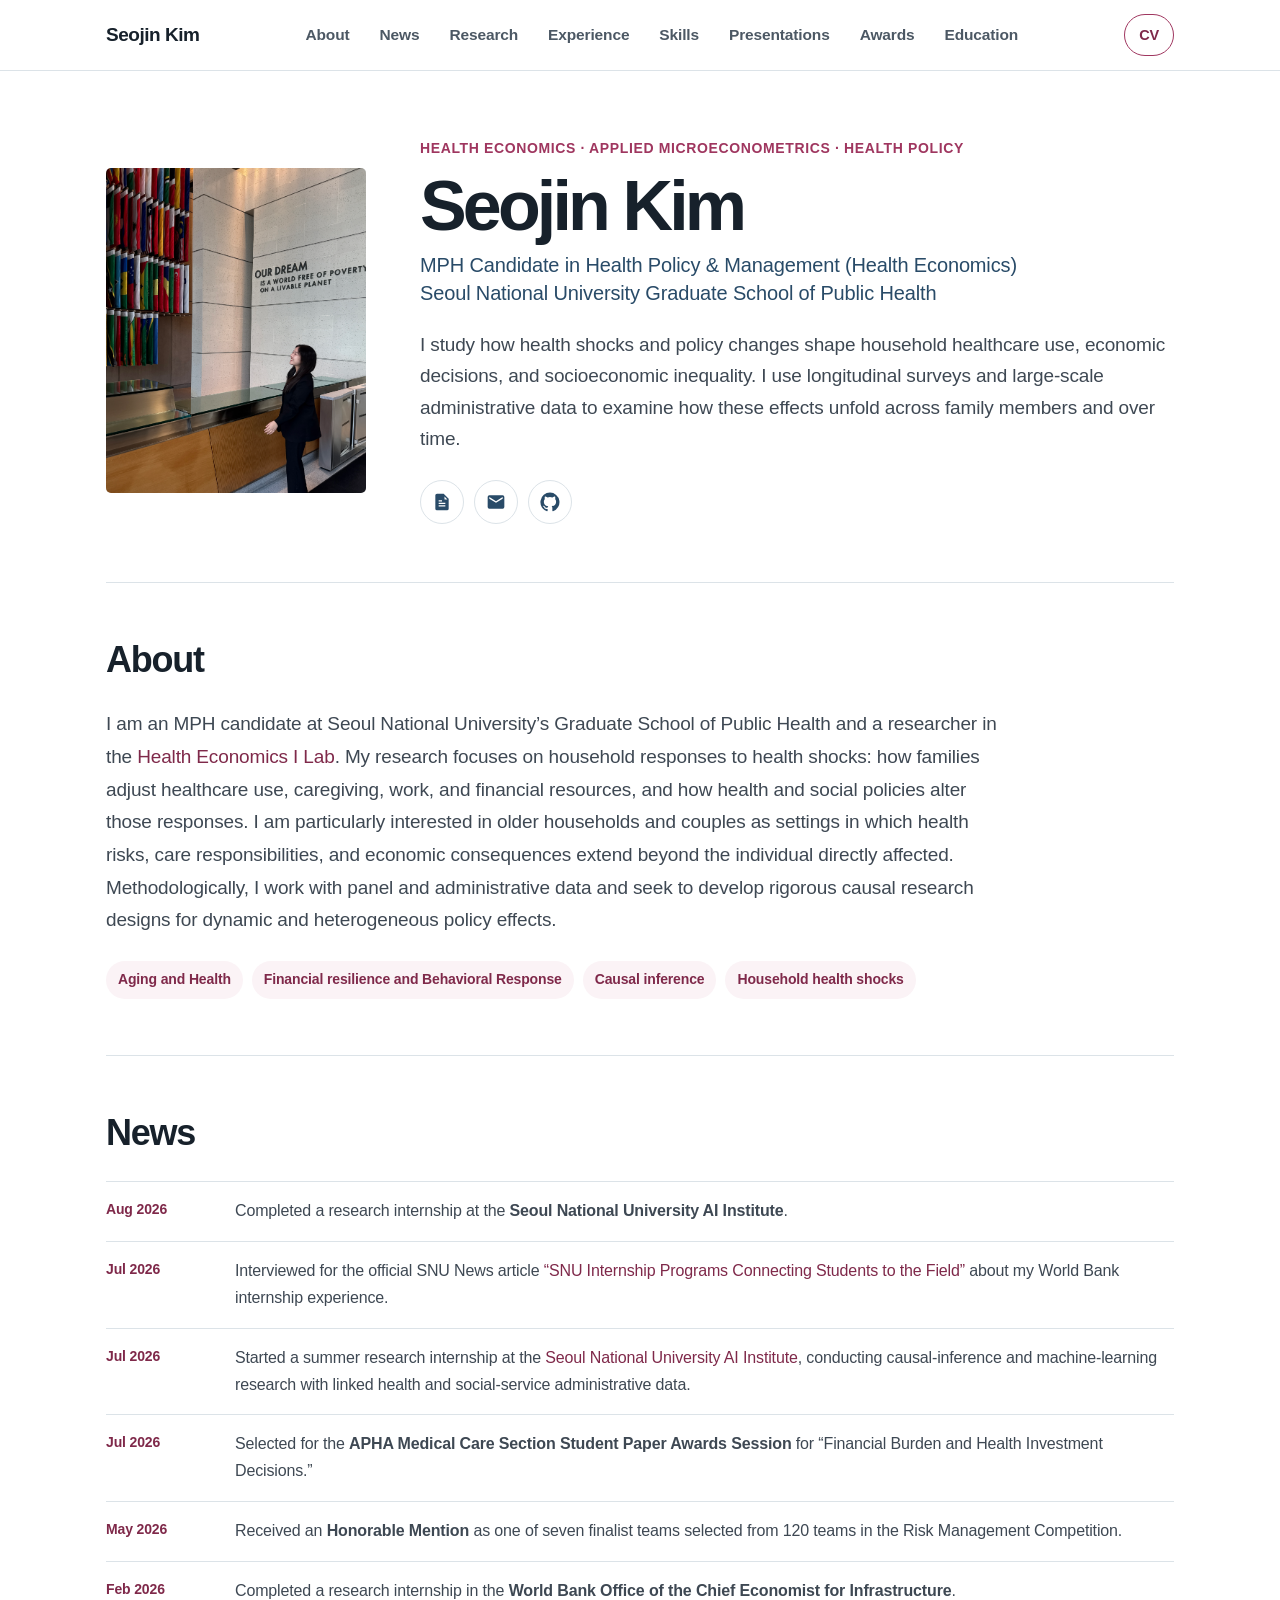
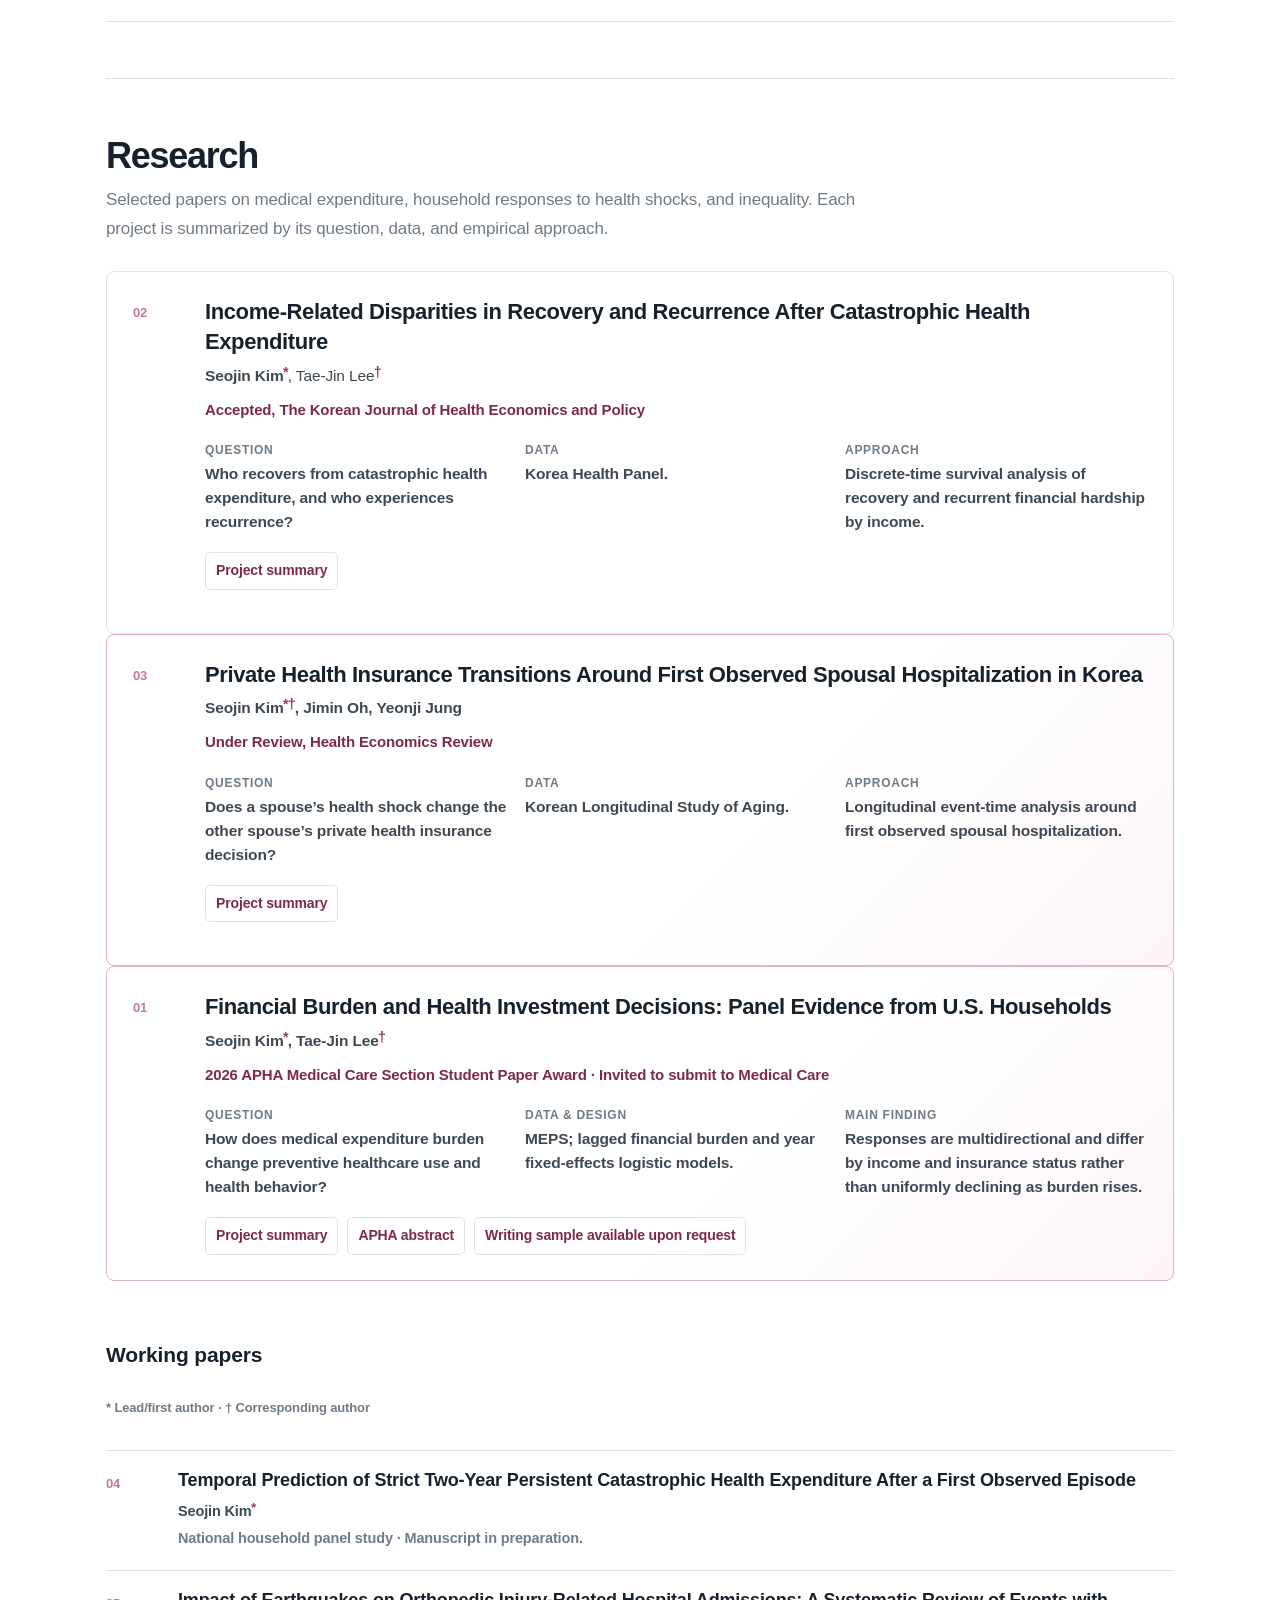
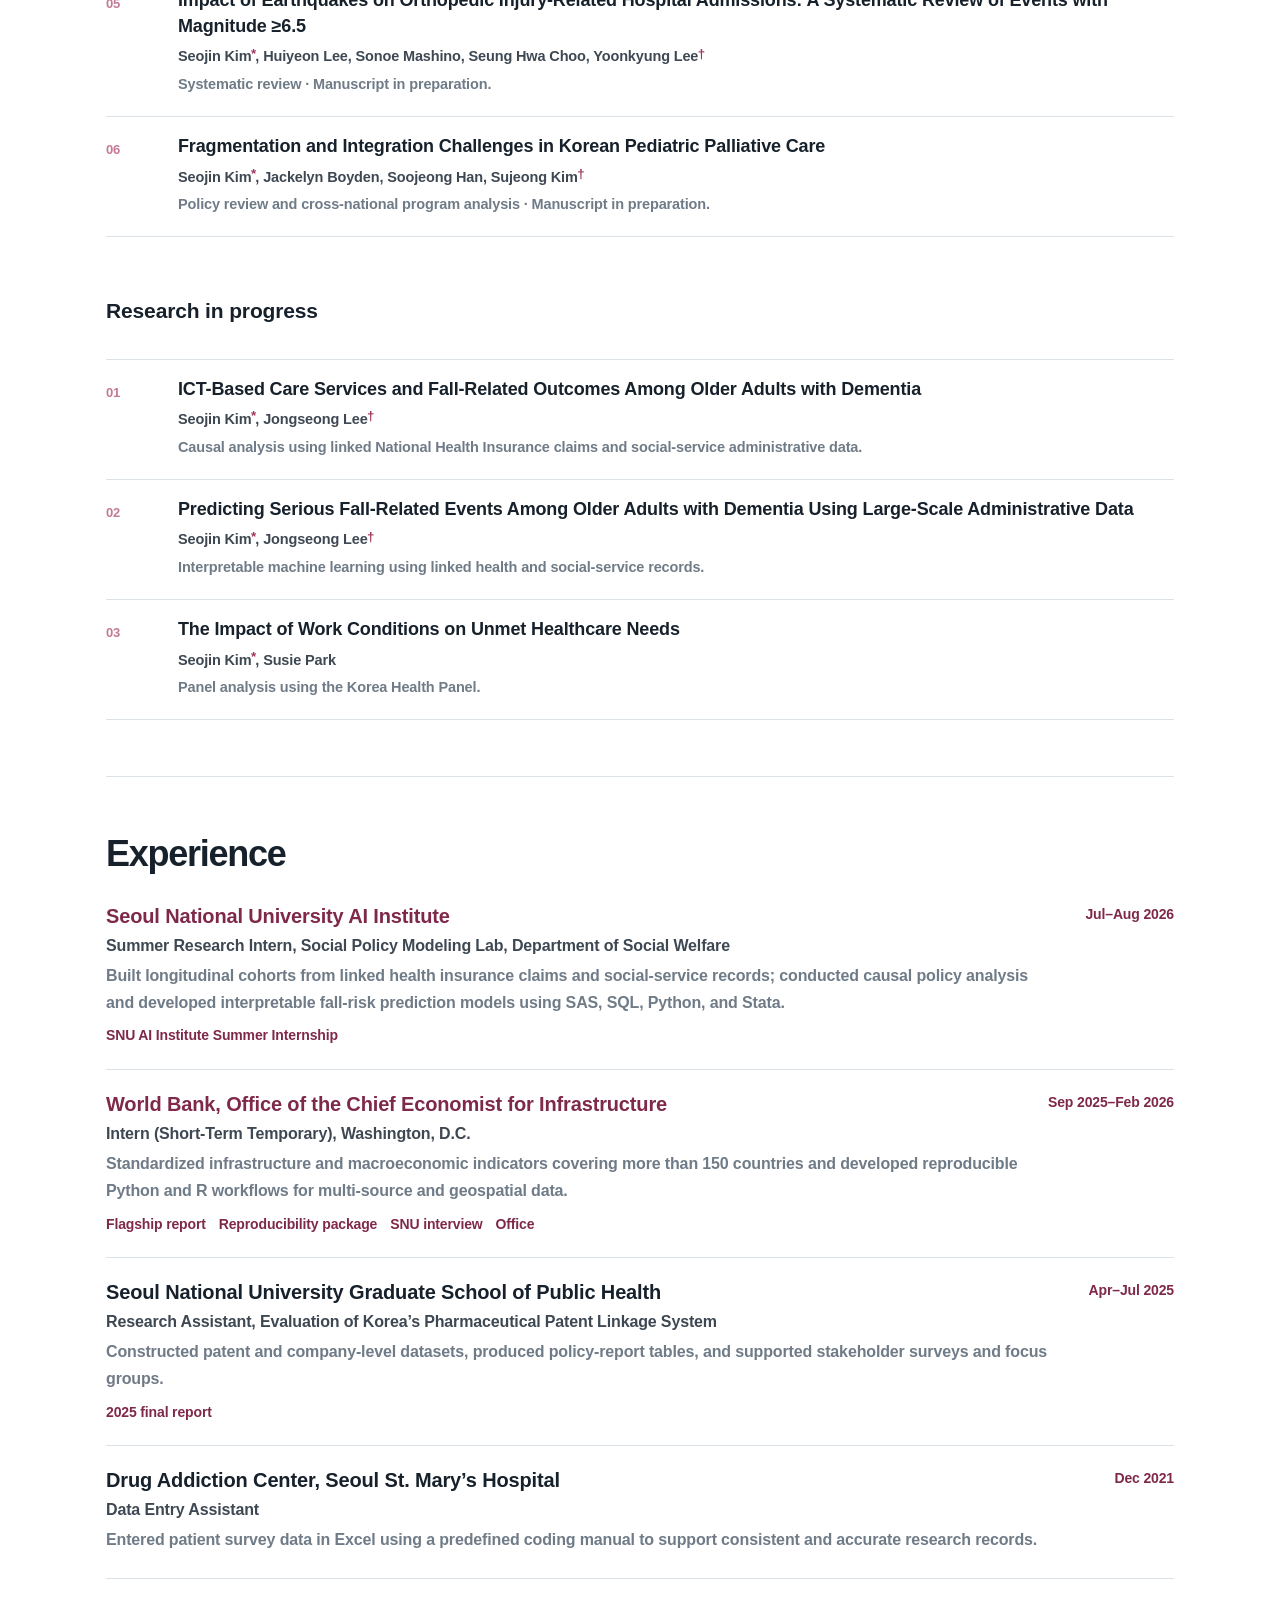
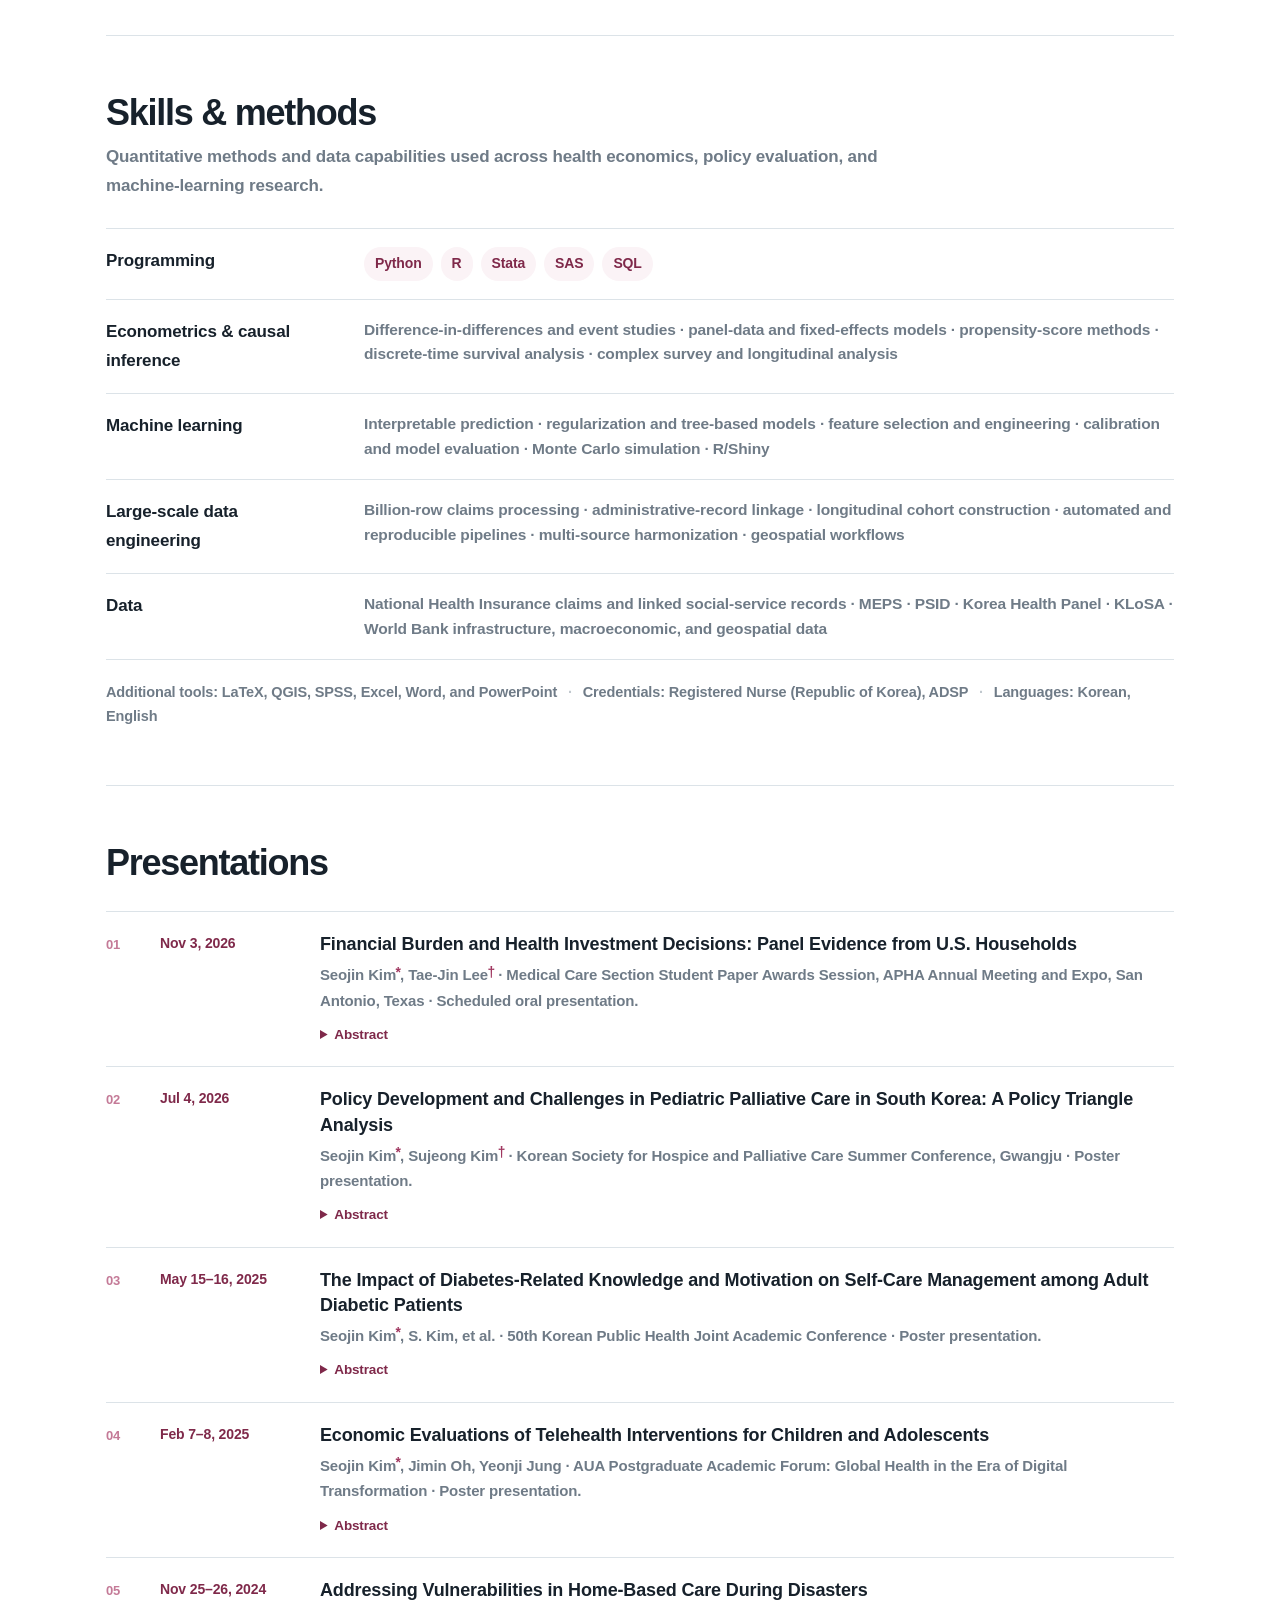
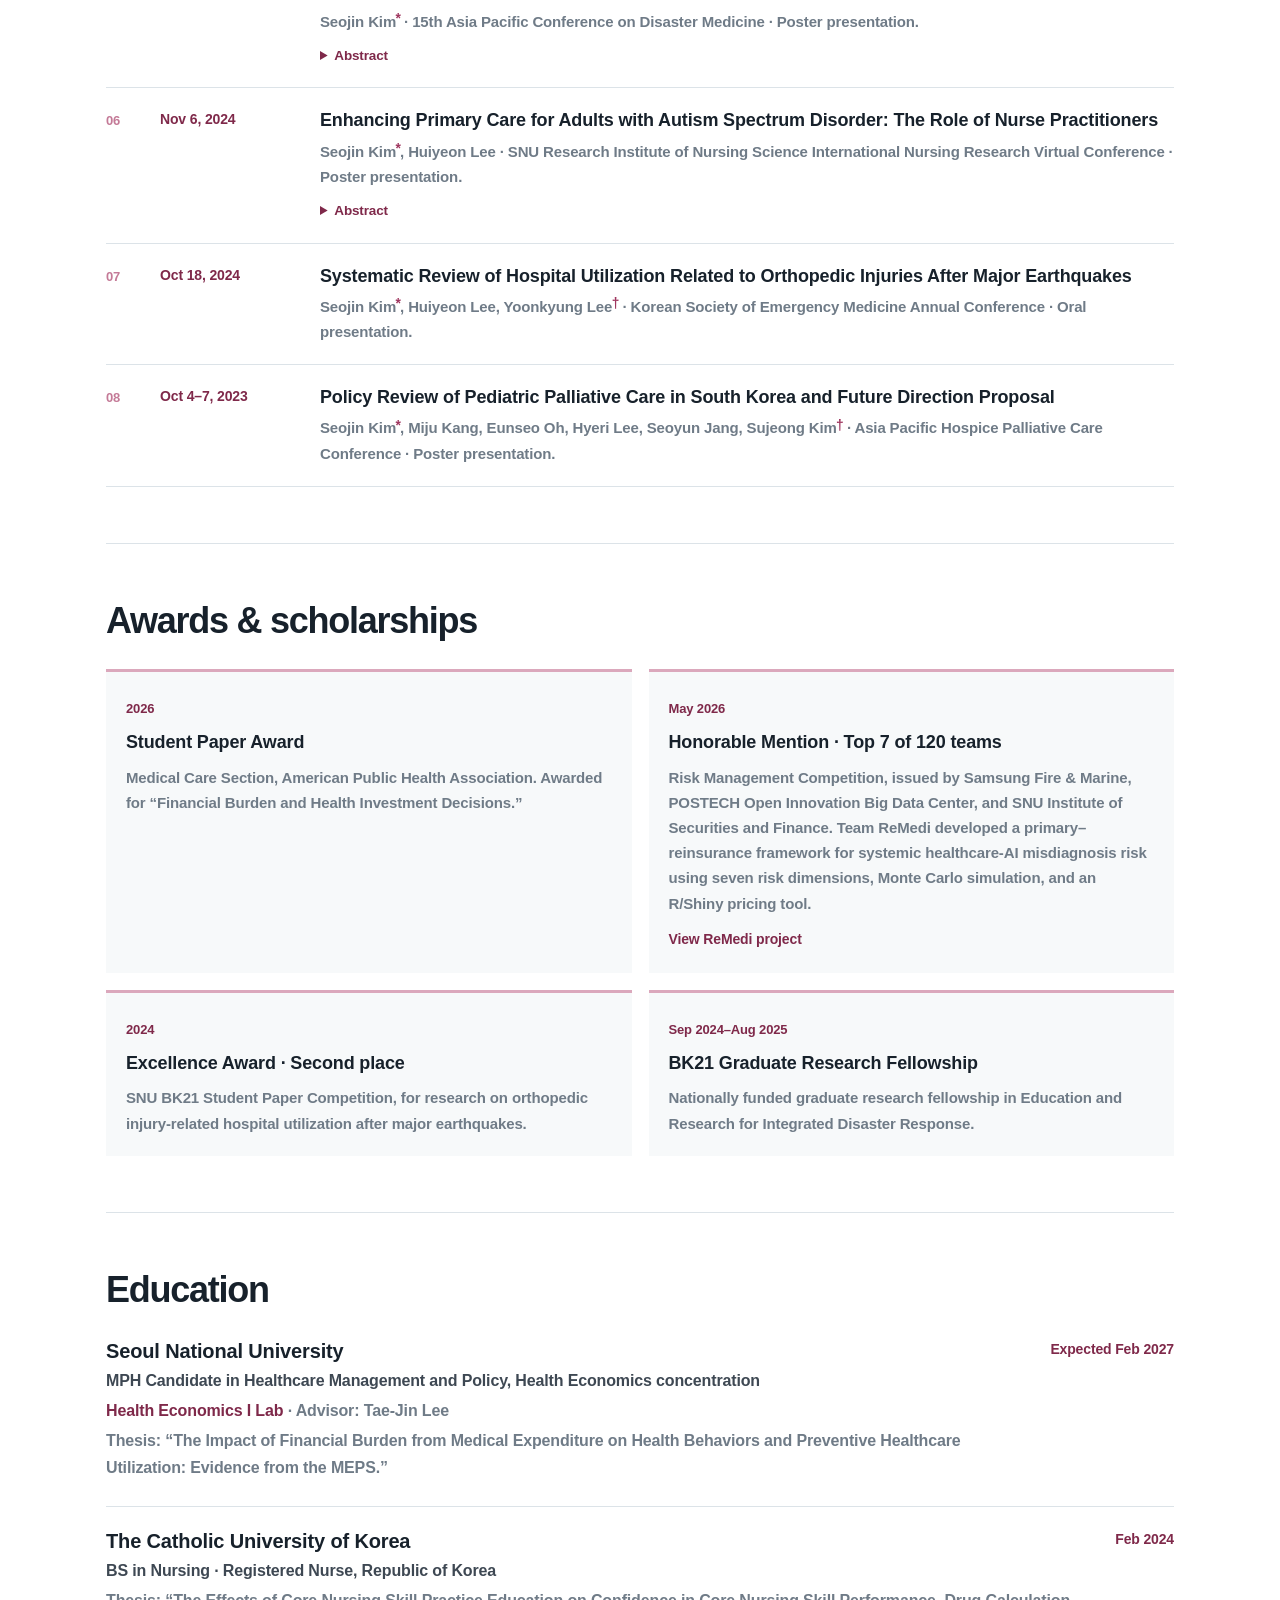
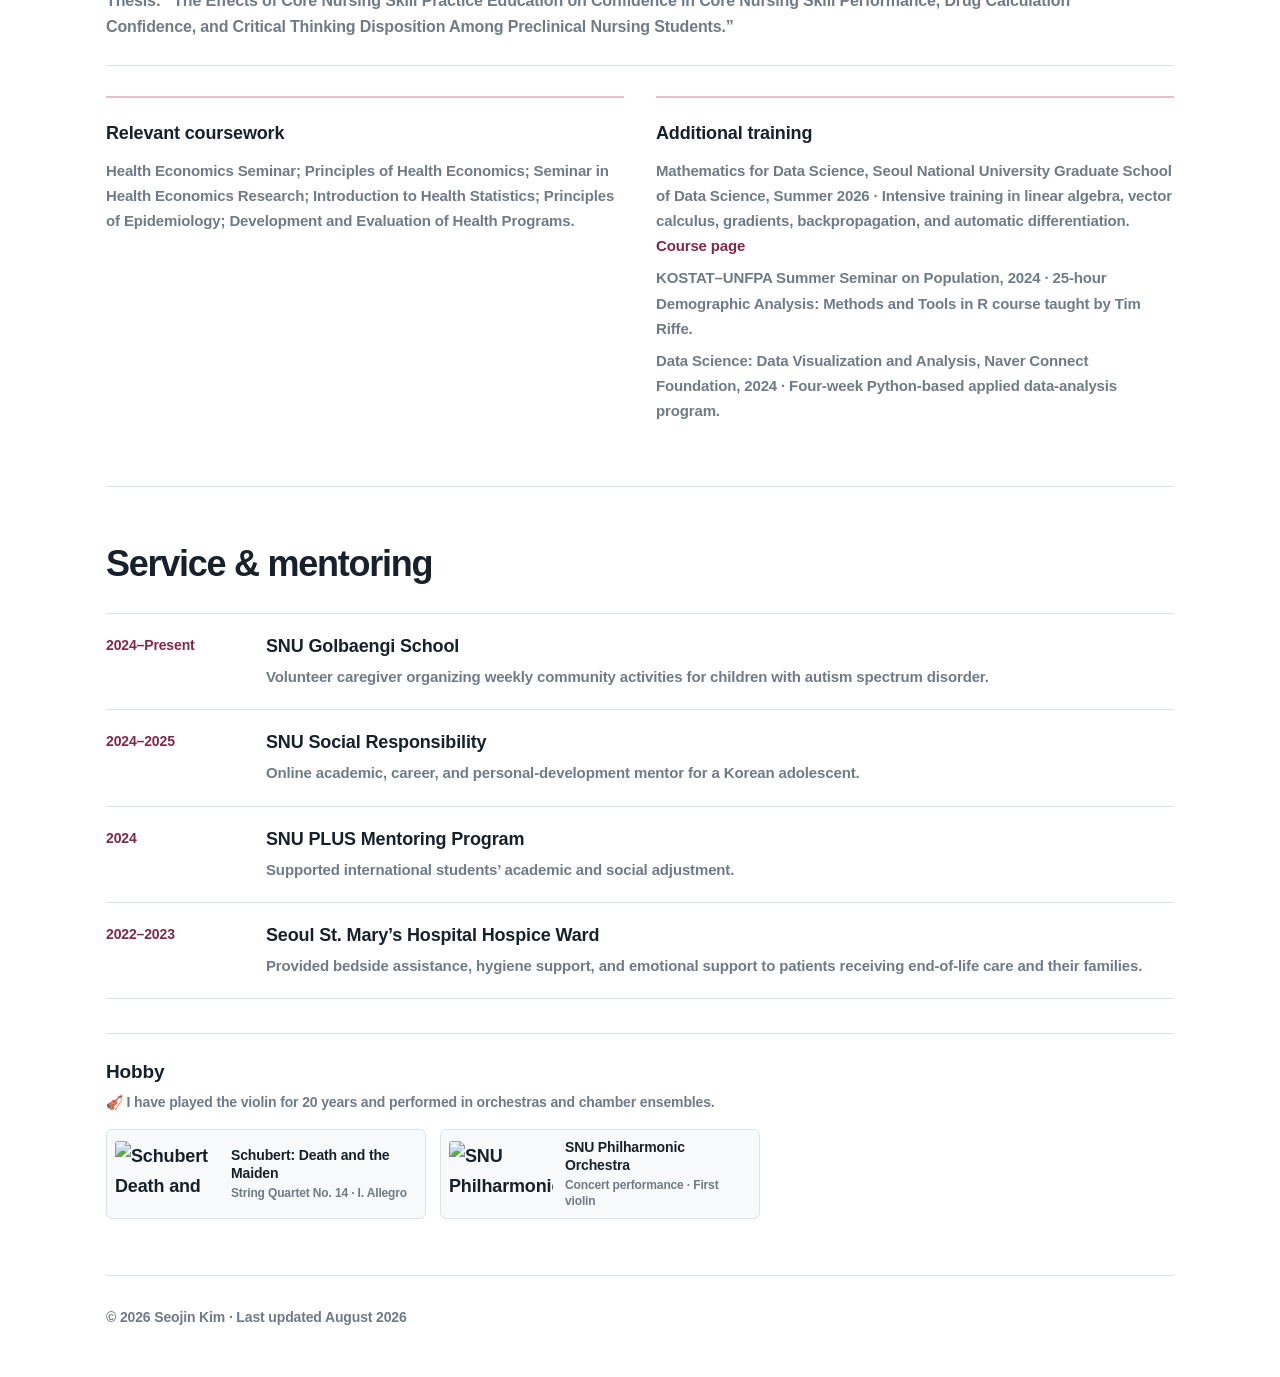
==== index.html @ 55cc2318 "Update index.html" ====
<!doctype html>
<html lang="en">
<head>
  <meta charset="utf-8">
  <meta name="viewport" content="width=device-width, initial-scale=1">
  <meta name="robots" content="noindex,nofollow,noarchive,nosnippet,noimageindex">
  <meta name="googlebot" content="noindex,nofollow,noarchive,nosnippet,noimageindex">
  <meta name="description" content="Seojin Kim is an MPH candidate in Health Policy and Management at Seoul National University studying household responses to health shocks, financial resilience, and health policy.">
  <meta property="og:title" content="Seojin Kim | Health Economics">
  <meta property="og:description" content="Research on household responses to health shocks, financial resilience, and health policy using longitudinal and administrative data.">
  <meta property="og:type" content="website">
  <meta property="og:url" content="https://sznkim.github.io/">
  <meta property="og:image" content="https://sznkim.github.io/assets/images/profile.jpg">
  <title>Seojin Kim | Health Economics</title>
  <style>
:root {
  --ink: #17212b;
  --body: #3e4853;
  --muted: #6f7b87;
  --line: #dce3e8;
  --accent: #9f365f;
  --accent-dark: #7f294a;
  --accent-soft: #fbf3f6;
  --navy: #294b68;
  --paper: #ffffff;
  --surface: #f7f9fa;
  --max: 1120px;
}

* { box-sizing: border-box; }
html { scroll-behavior: smooth; scroll-padding-top: 96px; }
body {
  margin: 0;
  color: var(--body);
  background: var(--paper);
  font-family: "Aptos", "Inter", -apple-system, BlinkMacSystemFont, "Segoe UI", Arial, sans-serif;
  font-size: 18px;
  line-height: 1.68;
  letter-spacing: -.008em;
}
a { color: var(--accent-dark); text-decoration: none; }
a:hover { text-decoration: underline; text-underline-offset: 4px; }
a:focus-visible { outline: 3px solid rgba(159,54,95,.3); outline-offset: 4px; border-radius: 3px; }
img { max-width: 100%; }

.site-header {
  position: sticky;
  top: 0;
  z-index: 30;
  background: rgba(255,255,255,.96);
  border-bottom: 1px solid var(--line);
  backdrop-filter: blur(12px);
}
.nav-shell {
  max-width: var(--max);
  margin: 0 auto;
  padding: 14px 26px;
  display: grid;
  grid-template-columns: auto minmax(0,1fr) auto;
  align-items: center;
  gap: 34px;
}
.brand {
  color: var(--ink);
  font-size: 19px;
  font-weight: 750;
  letter-spacing: -.025em;
  white-space: nowrap;
}
.brand:hover { text-decoration: none; }
.primary-nav {
  min-width: 0;
  display: flex;
  justify-content: center;
  gap: 28px;
  overflow-x: auto;
  scrollbar-width: none;
  white-space: nowrap;
}
.primary-nav::-webkit-scrollbar { display: none; }
.primary-nav a {
  flex: 0 0 auto;
  padding: 7px 1px 5px;
  border-bottom: 2px solid transparent;
  color: #4c5864;
  font-size: 15.5px;
  font-weight: 550;
}
.primary-nav a:hover,
.primary-nav a:focus-visible {
  color: var(--accent-dark);
  border-bottom-color: #d9a0b6;
  text-decoration: none;
}
.nav-cv {
  padding: 8px 14px;
  border: 1px solid var(--accent);
  border-radius: 999px;
  color: var(--accent-dark);
  font-size: 14.5px;
  font-weight: 700;
  white-space: nowrap;
}
.nav-cv:hover { color: #fff; background: var(--accent); text-decoration: none; }

main { max-width: var(--max); margin: 0 auto; padding: 0 26px; }
.hero {
  display: grid;
  grid-template-columns: 260px minmax(0,1fr);
  gap: 54px;
  align-items: center;
  padding: 66px 0 58px;
}
.portrait {
  width: 260px;
  aspect-ratio: .8;
  object-fit: cover;
  object-position: center top;
  border-radius: 5px;
  background: #edf0f2;
}
.eyebrow {
  margin: 0 0 10px;
  color: var(--accent);
  font-size: 14px;
  font-weight: 700;
  letter-spacing: .045em;
  text-transform: uppercase;
}
h1, h2, h3, h4 { color: var(--ink); }
h1 {
  margin: 0 0 10px;
  font-size: clamp(52px, 6vw, 70px);
  line-height: 1;
  font-weight: 720;
  letter-spacing: -.055em;
}
.subtitle {
  margin: 0 0 22px;
  color: var(--navy);
  font-size: 20px;
  line-height: 1.4;
}
.hero-summary {
  max-width: 760px;
  margin: 0;
  font-size: 19px;
  line-height: 1.66;
}
.action-links { display: flex; flex-wrap: wrap; gap: 10px; margin-top: 25px; }
.action-links a {
  width: 44px;
  height: 44px;
  display: inline-flex;
  align-items: center;
  justify-content: center;
  border: 1px solid var(--line);
  border-radius: 999px;
  background: #fff;
  color: var(--navy);
  transition: transform .15s ease, border-color .15s ease, color .15s ease;
}
.action-links svg { width: 20px; height: 20px; fill: currentColor; }
.action-links a:hover { border-color: var(--accent); color: var(--accent-dark); text-decoration: none; transform: translateY(-2px); }

.section { padding: 56px 0; border-top: 1px solid var(--line); }
.section-heading { max-width: 780px; margin-bottom: 28px; }
.section h2 {
  margin: 0 0 10px;
  font-size: 36px;
  line-height: 1.15;
  font-weight: 680;
  letter-spacing: -.035em;
}
.section-intro { margin: 0; color: var(--muted); font-size: 17px; }
.about-copy { max-width: 900px; margin: 0; font-size: 19px; line-height: 1.72; }
.keywords { display: flex; flex-wrap: wrap; gap: 9px; margin-top: 24px; }
.keyword {
  padding: 7px 12px;
  border-radius: 999px;
  background: var(--accent-soft);
  color: var(--accent-dark);
  font-size: 14px;
  font-weight: 650;
}

.news-list { border-top: 1px solid var(--line); }
.news-list article { display: grid; grid-template-columns: 105px minmax(0,1fr); gap: 24px; padding: 16px 0; border-bottom: 1px solid var(--line); }
.news-list time { color: var(--accent-dark); font-size: 14px; font-weight: 750; white-space: nowrap; }
.news-list p { margin: 0; font-size: 16px; }

.featured-research { display: grid; gap: 18px; }
.paper-card {
  display: grid;
  grid-template-columns: 54px minmax(0,1fr);
  gap: 18px;
  padding: 25px 26px;
  border: 1px solid var(--line);
  border-radius: 8px;
  background: #fff;
}
.paper-card:first-child { border-color: #e2b5c6; background: linear-gradient(135deg,#fff 60%,#fdf5f8); }
.paper-number { color: #c47a97; font-size: 13px; font-weight: 750; padding-top: 5px; }
.paper-card h3 { margin: 0 0 6px; font-size: 22px; line-height: 1.35; letter-spacing: -.018em; }
.authors { margin: 0 0 8px; font-size: 15.5px; }
.author-mark { position: relative; top: -.28em; display: inline-block; margin-left: -.04em; color: var(--accent); font-size: .92em; font-weight: 850; line-height: 1; vertical-align: baseline; letter-spacing: -.06em; }
.status { margin: 0 0 14px; color: var(--accent-dark); font-size: 15px; font-weight: 650; }
.paper-grid { display: grid; grid-template-columns: repeat(3,minmax(0,1fr)); gap: 18px; }
.paper-detail { margin: 0; }
.paper-detail dt { margin: 0 0 2px; color: var(--muted); font-size: 12px; font-weight: 750; letter-spacing: .06em; text-transform: uppercase; }
.paper-detail dd { margin: 0; font-size: 15.5px; line-height: 1.55; }
.paper-links { display: flex; flex-wrap: wrap; gap: 9px; margin-top: 17px; }
.paper-links a {
  padding: 6px 10px;
  border: 1px solid var(--line);
  border-radius: 5px;
  font-size: 14px;
  font-weight: 650;
}
.paper-links a:hover { border-color: var(--accent); text-decoration: none; }

.subsection-title { margin: 38px 0 12px; font-size: 21px; }
.author-note { margin: -5px 0 13px; color: var(--muted); font-size: 13px; }
.compact-list { margin: 0; padding: 0; list-style: none; border-top: 1px solid var(--line); }
.compact-list li { padding: 14px 0; border-bottom: 1px solid var(--line); }
.compact-list strong { color: var(--ink); }
.compact-list span { display: block; margin-top: 3px; color: var(--muted); font-size: 15px; }

.portfolio-list { border-top: 1px solid var(--line); }
.portfolio-list article { display: grid; grid-template-columns: 54px minmax(0,1fr); gap: 18px; padding: 17px 0; border-bottom: 1px solid var(--line); }
.portfolio-list h4 { margin: 0 0 5px; font-size: 18px; line-height: 1.42; }
.portfolio-list p { margin: 3px 0; }
.portfolio-list .authors { font-size: 14.5px; }
.portfolio-list .meta { color: var(--muted); font-size: 14.5px; }

.timeline { display: grid; gap: 0; }
.timeline article {
  display: grid;
  grid-template-columns: minmax(0,1fr) auto;
  gap: 26px;
  padding: 21px 0;
  border-bottom: 1px solid var(--line);
}
.timeline article:first-child { padding-top: 0; }
.timeline h3 { margin: 0 0 3px; font-size: 20px; line-height: 1.35; }
.timeline p { margin: 3px 0; font-size: 16px; }
.timeline .detail { color: var(--muted); }
.timeline time { color: var(--accent-dark); font-size: 14px; font-weight: 650; white-space: nowrap; }
.inline-links { display: flex; flex-wrap: wrap; gap: 13px; margin-top: 8px; font-size: 14px; font-weight: 650; }

.capability-list { border-top: 1px solid var(--line); }
.capability-list article { display: grid; grid-template-columns: 230px minmax(0,1fr); gap: 28px; padding: 18px 0; border-bottom: 1px solid var(--line); }
.capability-list h3 { margin: 0; font-size: 17px; }
.capability-list p { margin: 0; color: var(--muted); font-size: 15.5px; line-height: 1.58; }
.skill-pills { display: flex; flex-wrap: wrap; gap: 8px; }
.skill-pills span { padding: 5px 11px; border-radius: 999px; background: var(--accent-soft); color: var(--accent-dark); font-size: 14px; font-weight: 750; }
.secondary-skills { margin: 20px 0 0; color: var(--muted); font-size: 14.5px; }
.secondary-skills span { margin: 0 7px; color: #c1c8ce; }

.record-list { border-top: 1px solid var(--line); }
.record-list article { display: grid; grid-template-columns: 34px 140px minmax(0,1fr); gap: 20px; padding: 20px 0; border-bottom: 1px solid var(--line); }
.record-number { color: #c47a97; font-size: 13px; font-weight: 800; padding-top: 2px; }
.record-list time { color: var(--accent-dark); font-size: 14px; font-weight: 700; }
.record-list h3 { margin: 0 0 5px; font-size: 18px; line-height: 1.4; }
.record-list p { margin: 0; color: var(--muted); font-size: 15px; }
.service-list article { grid-template-columns: 140px minmax(0,1fr); }
.abstract-toggle { margin-top: 11px; }
.abstract-toggle summary { width: max-content; cursor: pointer; color: var(--accent-dark); font-size: 13.5px; font-weight: 750; }
.abstract-toggle summary:hover { text-decoration: underline; text-underline-offset: 3px; }
.abstract-body { margin-top: 9px; padding: 13px 15px; border-left: 3px solid #e1b5c6; background: var(--accent-soft); }
.abstract-body p { margin: 0 0 9px; color: var(--muted); font-size: 14px; line-height: 1.62; }
.abstract-body p:last-child { margin-bottom: 0; }
.abstract-body a { font-size: 14px; font-weight: 750; }

.award-grid { display: grid; grid-template-columns: repeat(2,minmax(0,1fr)); gap: 17px; }
.award-grid article { padding: 20px; border-top: 3px solid #dba8bc; background: var(--surface); }
.award-grid h3 { margin: 5px 0 7px; font-size: 18px; }
.award-grid p { margin: 0; color: var(--muted); font-size: 15px; }
.award-grid .date { color: var(--accent-dark); font-size: 13px; font-weight: 700; }
.award-link { display: inline-block; margin-top: 12px; font-size: 14px; font-weight: 750; }

.two-column-details { display: grid; grid-template-columns: 1fr 1fr; gap: 32px; margin-top: 30px; }
.two-column-details > div { padding-top: 20px; border-top: 2px solid #e6c2d0; }
.two-column-details h3 { margin: 0 0 9px; font-size: 18px; }
.two-column-details p { margin: 7px 0; color: var(--muted); font-size: 15px; }

.signals { display: grid; grid-template-columns: repeat(3,minmax(0,1fr)); gap: 18px; }
.signal { padding: 20px; border-top: 3px solid #dba8bc; background: var(--surface); }
.signal h3 { margin: 0 0 7px; font-size: 18px; }
.signal p { margin: 0; color: var(--muted); font-size: 15.5px; }
.signal .date { display: block; margin-top: 8px; color: var(--accent-dark); font-size: 13px; font-weight: 700; }

.more-grid { display: grid; grid-template-columns: 1fr 1fr; gap: 40px; }
.more-grid h3 { margin: 0 0 12px; font-size: 20px; }
.plain-list { margin: 0; padding-left: 20px; }
.plain-list li { margin: 8px 0; }
.skills-line { margin: 28px 0 0; padding-top: 20px; border-top: 1px solid var(--line); font-size: 16px; }
.skills-line strong { color: var(--ink); }
.outside { margin: 25px 0 0; color: var(--muted); font-size: 15px; }
.hobby-heading { margin-top: 34px; padding-top: 22px; border-top: 1px solid var(--line); }
.hobby-heading h3 { margin: 0 0 3px; font-size: 19px; }
.hobby-heading p { margin: 0; color: var(--muted); font-size: 14px; }
.music-grid { display: grid; grid-template-columns: repeat(2,minmax(0,320px)); gap: 14px; margin-top: 14px; }
.music-card { display: grid; grid-template-columns: 104px minmax(0,1fr); gap: 12px; align-items: center; padding: 8px; border: 1px solid var(--line); border-radius: 6px; color: var(--ink); background: var(--surface); }
.music-card:hover { border-color: #d49ab1; text-decoration: none; }
.music-card img { width: 104px; height: 66px; border-radius: 3px; object-fit: cover; }
.music-card strong { display: block; font-size: 14px; line-height: 1.3; }
.music-card small { display: block; margin-top: 3px; color: var(--muted); font-size: 12px; line-height: 1.35; }
footer { padding: 30px 0 48px; border-top: 1px solid var(--line); color: var(--muted); font-size: 14px; }

.paper-page main { max-width: 900px; }
.paper-hero { padding: 72px 0 46px; }
.paper-hero .back { display: inline-block; margin-bottom: 25px; font-size: 15px; font-weight: 650; }
.paper-hero h1 { font-size: clamp(38px,5vw,58px); line-height: 1.12; letter-spacing: -.045em; }
.paper-hero .authors { margin-top: 18px; font-size: 17px; }
.paper-hero .status { margin-top: 8px; }
.paper-section { padding: 34px 0; border-top: 1px solid var(--line); }
.paper-section h2 { margin: 0 0 12px; font-size: 25px; }
.paper-section p { margin: 0; }
.fact-grid { display: grid; grid-template-columns: repeat(2,minmax(0,1fr)); gap: 20px; }
.fact { padding: 18px; background: var(--surface); }
.fact strong { display: block; margin-bottom: 5px; color: var(--ink); font-size: 14px; }

@media (max-width: 900px) {
  .nav-shell { grid-template-columns: auto minmax(0,1fr); gap: 22px; }
  .primary-nav { justify-content: flex-start; }
  .nav-cv { display: none; }
  .hero { grid-template-columns: 210px minmax(0,1fr); gap: 36px; }
  .portrait { width: 210px; }
  .paper-grid, .signals { grid-template-columns: 1fr; gap: 12px; }
}

@media (max-width: 680px) {
  html { scroll-padding-top: 120px; }
  body { font-size: 17px; }
  .nav-shell { grid-template-columns: 1fr; gap: 5px; padding: 10px 18px 7px; }
  .brand { font-size: 18px; }
  .primary-nav { justify-content: flex-start; gap: 23px; margin: 0 -18px; padding: 0 18px 3px; }
  .primary-nav a { font-size: 15px; }
  main { padding: 0 19px; }
  .hero { grid-template-columns: 1fr; gap: 25px; padding: 34px 0 39px; }
  .portrait { width: 190px; }
  h1 { font-size: 49px; }
  .subtitle { font-size: 18px; }
  .hero-summary, .about-copy { font-size: 17.5px; }
  .section { padding: 43px 0; }
  .section h2 { font-size: 31px; }
  .paper-card { grid-template-columns: 34px minmax(0,1fr); gap: 10px; padding: 20px 15px; }
  .paper-card h3 { font-size: 19px; }
  .portfolio-list article { grid-template-columns: 34px minmax(0,1fr); gap: 10px; }
  .news-list article { grid-template-columns: 1fr; gap: 3px; }
  .timeline article { grid-template-columns: 1fr; gap: 4px; }
  .timeline time { grid-row: 1; }
  .more-grid, .fact-grid, .award-grid, .two-column-details { grid-template-columns: 1fr; gap: 16px; }
  .capability-list article { grid-template-columns: 1fr; gap: 7px; }
  .record-list article { grid-template-columns: 28px minmax(0,1fr); gap: 4px 9px; }
  .record-list time { grid-column: 2; }
  .record-list article > div { grid-column: 2; }
  .service-list article { grid-template-columns: 1fr; gap: 4px; }
  .service-list time, .service-list article > div { grid-column: 1; }
  .music-grid { grid-template-columns: 1fr; }
}
  </style>
</head>
<body>
  <header class="site-header">
    <div class="nav-shell">
      <a class="brand" href="#top">Seojin Kim</a>
      <nav class="primary-nav" aria-label="Primary navigation">
        <a href="#about">About</a>
        <a href="#news">News</a>
        <a href="#research">Research</a>
        <a href="#experience">Experience</a>
        <a href="#skills">Skills</a>
        <a href="#presentations">Presentations</a>
        <a href="#awards">Awards</a>
        <a href="#education">Education</a>
      </nav>
      <a class="nav-cv" href="assets/files/Seojin_Kim_CV.pdf" target="_blank" rel="noopener">CV</a>
    </div>
  </header>

  <main>
    <section id="top" class="hero">
      <img class="portrait" src="assets/images/profile.jpg" alt="Portrait of Seojin Kim">
      <div>
        <p class="eyebrow">Health Economics · Applied Microeconometrics · Health Policy</p>
        <h1>Seojin Kim</h1>
        <p class="subtitle">MPH Candidate in Health Policy &amp; Management (Health Economics)<br>Seoul National University Graduate School of Public Health</p>
        <p class="hero-summary">I study how health shocks and policy changes shape household healthcare use, economic decisions, and socioeconomic inequality. I use longitudinal surveys and large-scale administrative data to examine how these effects unfold across family members and over time.</p>
        <div class="action-links" aria-label="Contact and profile links">
          <a href="assets/files/Seojin_Kim_CV.pdf" target="_blank" rel="noopener" aria-label="View curriculum vitae" title="CV"><svg viewBox="0 0 24 24" aria-hidden="true"><path d="M14 2H6a2 2 0 0 0-2 2v16a2 2 0 0 0 2 2h12a2 2 0 0 0 2-2V8l-6-6Zm1 3.5L18.5 9H15V5.5ZM8 13h8v1.5H8V13Zm0 3h8v1.5H8V16Zm0-6h4v1.5H8V10Z"/></svg></a>
          <a href="mailto:seojinkim@snu.ac.kr" aria-label="Email Seojin Kim" title="Email"><svg viewBox="0 0 24 24" aria-hidden="true"><path d="M20 4H4a2 2 0 0 0-2 2v12a2 2 0 0 0 2 2h16a2 2 0 0 0 2-2V6a2 2 0 0 0-2-2Zm0 4-8 5-8-5V6l8 5 8-5v2Z"/></svg></a>
          <a href="https://github.com/sznkim" target="_blank" rel="noopener" aria-label="Seojin Kim on GitHub" title="GitHub"><svg viewBox="0 0 24 24" aria-hidden="true"><path d="M12 .7a11.5 11.5 0 0 0-3.64 22.41c.58.1.79-.25.79-.56v-2.22c-3.22.7-3.9-1.37-3.9-1.37-.52-1.34-1.28-1.7-1.28-1.7-1.05-.72.08-.7.08-.7 1.16.08 1.77 1.19 1.77 1.19 1.03 1.77 2.7 1.26 3.36.96.1-.75.4-1.26.73-1.55-2.57-.29-5.27-1.28-5.27-5.69 0-1.26.45-2.28 1.19-3.09-.12-.29-.52-1.47.11-3.05 0 0 .97-.31 3.16 1.18a10.9 10.9 0 0 1 5.76 0c2.2-1.49 3.16-1.18 3.16-1.18.63 1.58.23 2.76.11 3.05.74.81 1.19 1.83 1.19 3.09 0 4.42-2.71 5.39-5.29 5.68.42.36.79 1.07.79 2.16v3.2c0 .31.21.67.8.56A11.5 11.5 0 0 0 12 .7Z"/></svg></a>
        </div>
      </div>
    </section>

    <section id="about" class="section">
      <div class="section-heading">
        <h2>About</h2>
      </div>
      <p class="about-copy">I am an MPH candidate at Seoul National University’s Graduate School of Public Health and a researcher in the <a href="https://sites.google.com/snu.ac.kr/snu-gsph-he1/" target="_blank" rel="noopener">Health Economics I Lab</a>. My research focuses on household responses to health shocks: how families adjust healthcare use, caregiving, work, and financial resources, and how health and social policies alter those responses. I am particularly interested in older households and couples as settings in which health risks, care responsibilities, and economic consequences extend beyond the individual directly affected. Methodologically, I work with panel and administrative data and seek to develop rigorous causal research designs for dynamic and heterogeneous policy effects.</p>
      <div class="keywords" aria-label="Research areas">
        <span class="keyword">Aging and Health</span>
        <span class="keyword">Financial resilience and Behavioral Response</span>
        <span class="keyword">Causal inference</span>
        <span class="keyword">Household health shocks</span>
      </div>
    </section>

    <section id="news" class="section">
      <div class="section-heading"><h2>News</h2></div>
      <div class="news-list">
         <article><time>Aug 2026</time><p>Completed a research internship at the  <strong>Seoul National University AI Institute</strong>.</p></article>
        <article><time>Jul 2026</time><p>Interviewed for the official SNU News article <a href="https://en.snu.ac.kr/snunow/snu_media/news?md=v&amp;bbsidx=173021" target="_blank" rel="noopener">“SNU Internship Programs Connecting Students to the Field”</a> about my World Bank internship experience.</p></article>
        <article><time>Jul 2026</time><p>Started a summer research internship at the <a href="https://aiis.snu.ac.kr/" target="_blank" rel="noopener">Seoul National University AI Institute</a>, conducting causal-inference and machine-learning research with linked health and social-service administrative data.</p></article>
        <article><time>Jul 2026</time><p>Selected for the <strong>APHA Medical Care Section Student Paper Awards Session</strong> for “Financial Burden and Health Investment Decisions.”</p></article>
        <article><time>May 2026</time><p>Received an <strong>Honorable Mention</strong> as one of seven finalist teams selected from 120 teams in the Risk Management Competition.</p></article>
        <article><time>Feb 2026</time><p>Completed a research internship in the <strong>World Bank Office of the Chief Economist for Infrastructure</strong>.</p></article>
      </div>
    </section>

    <section id="research" class="section">
      <div class="section-heading">
        <h2>Research</h2>
        <p class="section-intro">Selected papers on medical expenditure, household responses to health shocks, and inequality. Each project is summarized by its question, data, and empirical approach.</p>
      </div>

        <article class="paper-card">
          <div class="paper-number">02</div>
          <div>
            <h3>Income-Related Disparities in Recovery and Recurrence After Catastrophic Health Expenditure</h3>
            <p class="authors"><strong>Seojin Kim<sup class="author-mark">*</sup></strong>, Tae-Jin Lee<sup class="author-mark">†</sup></p>
            <p class="status"> <strong>Accepted, The Korean Journal of Health Economics and Policy</p>
            <dl class="paper-grid">
              <div class="paper-detail"><dt>Question</dt><dd>Who recovers from catastrophic health expenditure, and who experiences recurrence?</dd></div>
              <div class="paper-detail"><dt>Data</dt><dd>Korea Health Panel.</dd></div>
              <div class="paper-detail"><dt>Approach</dt><dd>Discrete-time survival analysis of recovery and recurrent financial hardship by income.</dd></div>
            </dl>
            <div class="paper-links"><a href="research/catastrophic-expenditure/index.html">Project summary</a></div>
          </div>
        </article>

        <article class="paper-card">
          <div class="paper-number">03</div>
          <div>
            <h3>Private Health Insurance Transitions Around First Observed Spousal Hospitalization in Korea</h3>
            <p class="authors"><strong>Seojin Kim<sup class="author-mark">*†</sup></strong>, Jimin Oh, Yeonji Jung</p>
            <p class="status"> <strong>Under Review, Health Economics Review</p>
            <dl class="paper-grid">
              <div class="paper-detail"><dt>Question</dt><dd>Does a spouse’s health shock change the other spouse’s private health insurance decision?</dd></div>
              <div class="paper-detail"><dt>Data</dt><dd>Korean Longitudinal Study of Aging.</dd></div>
              <div class="paper-detail"><dt>Approach</dt><dd>Longitudinal event-time analysis around first observed spousal hospitalization.</dd></div>
            </dl>
            <div class="paper-links"><a href="research/spousal-hospitalization/index.html">Project summary</a></div>
          </div>
        </article>
      </div>

      <div class="featured-research">
        <article class="paper-card">
          <div class="paper-number">01</div>
          <div>
            <h3>Financial Burden and Health Investment Decisions: Panel Evidence from U.S. Households</h3>
            <p class="authors"><strong>Seojin Kim<sup class="author-mark">*</sup></strong>, Tae-Jin Lee<sup class="author-mark">†</sup></p>
            <p class="status">2026 APHA Medical Care Section Student Paper Award · Invited to submit to Medical Care</p>
            <dl class="paper-grid">
              <div class="paper-detail"><dt>Question</dt><dd>How does medical expenditure burden change preventive healthcare use and health behavior?</dd></div>
              <div class="paper-detail"><dt>Data &amp; design</dt><dd>MEPS; lagged financial burden and year fixed-effects logistic models.</dd></div>
              <div class="paper-detail"><dt>Main finding</dt><dd>Responses are multidirectional and differ by income and insurance status rather than uniformly declining as burden rises.</dd></div>
            </dl>
            <div class="paper-links">
              <a href="research/financial-burden/index.html">Project summary</a>
              <a href="https://apha.confex.com/apha/2026/meetingapp.cgi/Paper/588459" target="_blank" rel="noopener">APHA abstract</a>
              <a href="mailto:seojinkim@snu.ac.kr?subject=Writing%20sample%20request%20-%20Financial%20Burden%20and%20Health%20Investment%20Decisions">Writing sample available upon request</a>
            </div>
          </div>
        </article>


      <h3 class="subsection-title">Working papers</h3>
      <p class="author-note">* Lead/first author · † Corresponding author</p>
      <div class="portfolio-list">
        <article><span class="paper-number">04</span><div><h4>Temporal Prediction of Strict Two-Year Persistent Catastrophic Health Expenditure After a First Observed Episode</h4><p class="authors"><strong>Seojin Kim<sup class="author-mark">*</sup></strong></p><p class="meta">National household panel study · Manuscript in preparation.</p></div></article>
        <article><span class="paper-number">05</span><div><h4>Impact of Earthquakes on Orthopedic Injury-Related Hospital Admissions: A Systematic Review of Events with Magnitude ≥6.5</h4><p class="authors"><strong>Seojin Kim<sup class="author-mark">*</sup></strong>, Huiyeon Lee, Sonoe Mashino, Seung Hwa Choo, Yoonkyung Lee<sup class="author-mark">†</sup></p><p class="meta">Systematic review · Manuscript in preparation.</p></div></article>
        <article><span class="paper-number">06</span><div><h4>Fragmentation and Integration Challenges in Korean Pediatric Palliative Care</h4><p class="authors"><strong>Seojin Kim<sup class="author-mark">*</sup></strong>, Jackelyn Boyden, Soojeong Han, Sujeong Kim<sup class="author-mark">†</sup></p><p class="meta">Policy review and cross-national program analysis · Manuscript in preparation.</p></div></article>
      </div>

      <h3 class="subsection-title">Research in progress</h3>
      <div class="portfolio-list">
        <article><span class="paper-number">01</span><div><h4>ICT-Based Care Services and Fall-Related Outcomes Among Older Adults with Dementia</h4><p class="authors"><strong>Seojin Kim<sup class="author-mark">*</sup></strong>, Jongseong Lee<sup class="author-mark">†</sup></p><p class="meta">Causal analysis using linked National Health Insurance claims and social-service administrative data.</p></div></article>
        <article><span class="paper-number">02</span><div><h4>Predicting Serious Fall-Related Events Among Older Adults with Dementia Using Large-Scale Administrative Data</h4><p class="authors"><strong>Seojin Kim<sup class="author-mark">*</sup></strong>, Jongseong Lee<sup class="author-mark">†</sup></p><p class="meta">Interpretable machine learning using linked health and social-service records.</p></div></article>
        <article><span class="paper-number">03</span><div><h4>The Impact of Work Conditions on Unmet Healthcare Needs</h4><p class="authors"><strong>Seojin Kim<sup class="author-mark">*</sup></strong>, Susie Park</p><p class="meta">Panel analysis using the Korea Health Panel.</p></div></article>
      </div>
    </section>

    <section id="experience" class="section">
      <div class="section-heading">
        <h2>Experience</h2>
      </div>
      <div class="timeline">
        <article>
          <div>
            <h3><a href="https://aiis.snu.ac.kr/" target="_blank" rel="noopener">Seoul National University AI Institute</a></h3>
            <p>Summer Research Intern, Social Policy Modeling Lab, Department of Social Welfare</p>
            <p class="detail">Built longitudinal cohorts from linked health insurance claims and social-service records; conducted causal policy analysis and developed interpretable fall-risk prediction models using SAS, SQL, Python, and Stata.</p>
            <div class="inline-links"><a href="https://aiis.snu.ac.kr/" target="_blank" rel="noopener">SNU AI Institute Summer Internship</a></div>
          </div>
          <time>Jul–Aug 2026</time>
        </article>
        <article>
          <div>
            <h3><a href="https://www.worldbank.org/en/topic/infrastructure/office-of-the-chief-economist-for-infrastructure/team" target="_blank" rel="noopener">World Bank, Office of the Chief Economist for Infrastructure</a></h3>
            <p>Intern (Short-Term Temporary), Washington, D.C.</p>
            <p class="detail">Standardized infrastructure and macroeconomic indicators covering more than 150 countries and developed reproducible Python and R workflows for multi-source and geospatial data.</p>
            <div class="inline-links">
              <a href="https://www.worldbank.org/en/topic/infrastructure/publication/infrastructure-foundations-from-current-assets-to-future-growth" target="_blank" rel="noopener">Flagship report</a>
              <a href="https://reproducibility.worldbank.org/catalog/536" target="_blank" rel="noopener">Reproducibility package</a>
              <a href="https://en.snu.ac.kr/snunow/snu_media/news?md=v&amp;bbsidx=173021" target="_blank" rel="noopener">SNU interview</a>
              <a href="https://www.worldbank.org/en/topic/infrastructure/office-of-the-chief-economist-for-infrastructure/team" target="_blank" rel="noopener">Office</a>
            </div>
          </div>
          <time>Sep 2025–Feb 2026</time>
        </article>
        <article>
          <div>
            <h3>Seoul National University Graduate School of Public Health</h3>
            <p>Research Assistant, Evaluation of Korea’s Pharmaceutical Patent Linkage System</p>
            <p class="detail">Constructed patent and company-level datasets, produced policy-report tables, and supported stakeholder surveys and focus groups.</p>
            <div class="inline-links"><a href="https://www.mfds.go.kr/brd/m_74/view.do?company_cd=&amp;company_nm=&amp;itm_seq_1=0&amp;itm_seq_2=0&amp;multi_itm_seq=0&amp;page=3&amp;seq=45099&amp;srchFr=&amp;srchTo=&amp;srchTp=&amp;srchWord=" target="_blank" rel="noopener">2025 final report</a></div>
          </div>
          <time>Apr–Jul 2025</time>
        </article>
        <article>
          <div>
            <h3>Drug Addiction Center, Seoul St. Mary’s Hospital</h3>
            <p>Data Entry Assistant</p>
            <p class="detail">Entered patient survey data in Excel using a predefined coding manual to support consistent and accurate research records.</p>
          </div>
          <time>Dec 2021</time>
        </article>
      </div>
    </section>

    <section id="skills" class="section">
      <div class="section-heading">
        <h2>Skills &amp; methods</h2>
        <p class="section-intro">Quantitative methods and data capabilities used across health economics, policy evaluation, and machine-learning research.</p>
      </div>
      <div class="capability-list">
        <article><h3>Programming</h3><div class="skill-pills"><span>Python</span><span>R</span><span>Stata</span><span>SAS</span><span>SQL</span></div></article>
        <article><h3>Econometrics &amp; causal inference</h3><p>Difference-in-differences and event studies · panel-data and fixed-effects models · propensity-score methods · discrete-time survival analysis · complex survey and longitudinal analysis</p></article>
        <article><h3>Machine learning</h3><p>Interpretable prediction · regularization and tree-based models · feature selection and engineering · calibration and model evaluation · Monte Carlo simulation · R/Shiny</p></article>
        <article><h3>Large-scale data engineering</h3><p>Billion-row claims processing · administrative-record linkage · longitudinal cohort construction · automated and reproducible pipelines · multi-source harmonization · geospatial workflows</p></article>
        <article><h3>Data</h3><p>National Health Insurance claims and linked social-service records · MEPS · PSID · Korea Health Panel · KLoSA · World Bank infrastructure, macroeconomic, and geospatial data</p></article>
      </div>
      <p class="secondary-skills"><strong>Additional tools:</strong> LaTeX, QGIS, SPSS, Excel, Word, and PowerPoint <span>·</span> <strong>Credentials:</strong> Registered Nurse (Republic of Korea), ADSP <span>·</span> <strong>Languages:</strong> Korean, English</p>
    </section>

    <section id="presentations" class="section">
      <div class="section-heading"><h2>Presentations</h2></div>
      <div class="record-list">
        <article><span class="record-number">01</span><time>Nov 3, 2026</time><div><h3>Financial Burden and Health Investment Decisions: Panel Evidence from U.S. Households</h3><p><strong>Seojin Kim<sup class="author-mark">*</sup></strong>, Tae-Jin Lee<sup class="author-mark">†</sup> · Medical Care Section Student Paper Awards Session, APHA Annual Meeting and Expo, San Antonio, Texas · Scheduled oral presentation.</p><details class="abstract-toggle"><summary>Abstract</summary><div class="abstract-body"><p>The complete abstract is available in the official APHA program.</p><a href="https://apha.confex.com/apha/2026/meetingapp.cgi/Paper/588459" target="_blank" rel="noopener">View APHA abstract</a></div></details></div></article>
        <article><span class="record-number">02</span><time>Jul 4, 2026</time><div><h3>Policy Development and Challenges in Pediatric Palliative Care in South Korea: A Policy Triangle Analysis</h3><p><strong>Seojin Kim<sup class="author-mark">*</sup></strong>, Sujeong Kim<sup class="author-mark">†</sup> · Korean Society for Hospice and Palliative Care Summer Conference, Gwangju · Poster presentation.</p><details class="abstract-toggle"><summary>Abstract</summary><div class="abstract-body"><p><strong>Background:</strong> Pediatric palliative care in South Korea has expanded through five programs introduced since 2018, but the programs were developed separately for different populations and service needs. This study examined institutional gaps and limitations in coordination across the programs.</p><p><strong>Methods:</strong> Walt and Gilson’s policy triangle was applied to analyze policy content, context, actors, and processes. Two researchers compared 15 government and public-agency documents published from 2016 to 2026 using a structured framework.</p><p><strong>Results:</strong> The five programs differed in eligibility, service scope, financing, and administrative structure. Referral and transition mechanisms were limited; the legal framework did not clearly address pediatric patients; and financing was divided between pilot health-insurance fees and government subsidies. Although families are central to care decisions, they were not formally identified as participants in policy design or evaluation. Designated institutions were limited and concentrated in tertiary hospitals in the Seoul metropolitan area.</p><p><strong>Conclusion:</strong> Korea has expanded pediatric palliative-care capacity, but institutional inconsistencies constrain continuity of care. Clearer legal foundations, cross-program coordination, information sharing, integrated evaluation, and formal family participation are needed.</p></div></details></div></article>
        <article><span class="record-number">03</span><time>May 15–16, 2025</time><div><h3>The Impact of Diabetes-Related Knowledge and Motivation on Self-Care Management among Adult Diabetic Patients</h3><p><strong>Seojin Kim<sup class="author-mark">*</sup></strong>, S. Kim, et al. · 50th Korean Public Health Joint Academic Conference · Poster presentation.</p><details class="abstract-toggle"><summary>Abstract</summary><div class="abstract-body"><p><strong>Background:</strong> Diabetes knowledge is important for self-management, but information alone may not produce sustained behavior change. This study examined the relationships among diabetes knowledge, personal motivation, social motivation, and self-care among adults with type 2 diabetes in Siheung City.</p><p><strong>Methods:</strong> A cross-sectional survey was conducted with 68 adults aged 40 years or older who visited a general hospital or public health center in July 2024. Diabetes knowledge, personal motivation, social motivation, and weekly self-care were measured using validated instruments. Descriptive statistics, independent-samples t-tests, Pearson correlations, and multiple regression were conducted in SPSS 29.</p><p><strong>Results:</strong> Social motivation was positively associated with blood-glucose management (β = 0.32, p = .010), whereas diabetes knowledge was not directly associated with overall self-care (p = .341). Women reported higher personal motivation than men, and respondents not living with a spouse reported higher self-care. Knowledge was positively related to personal motivation but did not independently predict self-care.</p><p><strong>Conclusion:</strong> Diabetes-management interventions should move beyond information provision and incorporate personal motivation, family education, peer support, and community-based support networks.</p></div></details></div></article>
        <article><span class="record-number">04</span><time>Feb 7–8, 2025</time><div><h3>Economic Evaluations of Telehealth Interventions for Children and Adolescents</h3><p><strong>Seojin Kim<sup class="author-mark">*</sup></strong>, Jimin Oh, Yeonji Jung · AUA Postgraduate Academic Forum: Global Health in the Era of Digital Transformation · Poster presentation.</p><details class="abstract-toggle"><summary>Abstract</summary><div class="abstract-body"><p><strong>Background:</strong> Telehealth can reduce temporal and geographic barriers to healthcare for children and adolescents, yet evidence on its economic value in these populations remains limited.</p><p><strong>Methods:</strong> We systematically searched PubMed, Cochrane Library, CINAHL, and EMBASE for studies published from January 2014 through November 2024. Three reviewers independently screened studies in accordance with PRISMA. Eligible studies involved participants younger than 18 years, active provider participation, and at least one economic evaluation. Methodological quality was assessed with the SPOR CiCERO Checklist.</p><p><strong>Results:</strong> Eight of 1,100 identified studies met the inclusion criteria. Six evaluated internet-based or remote interventions, and five reported that telehealth was cost-effective or generated savings relative to in-person care. Benefits were driven by lower travel and caregiver productivity costs and improved access. Limitations included weak study designs, nonstandardized cost measurement, and limited economic modeling.</p><p><strong>Conclusion:</strong> Telehealth can be a financially efficient alternative for pediatric and adolescent care, particularly where access is limited. Future research should use standardized economic methods, direct quality-of-life measures, and longer-term assessments of sustainability and scalability.</p></div></details></div></article>
        <article><span class="record-number">05</span><time>Nov 25–26, 2024</time><div><h3>Addressing Vulnerabilities in Home-Based Care During Disasters</h3><p><strong>Seojin Kim<sup class="author-mark">*</sup></strong> · 15th Asia Pacific Conference on Disaster Medicine · Poster presentation.</p><details class="abstract-toggle"><summary>Abstract</summary><div class="abstract-body"><p><strong>Aims:</strong> This study identified disaster-related risks faced by older adults, children, and people with disabilities receiving home-based care and proposed preparedness strategies for care providers.</p><p><strong>Methods:</strong> A literature review was conducted in PubMed and Scopus using terms related to home-based care, disasters, emergency preparedness, and vulnerable populations. The review focused on provider education, evacuation, and access to essential medical equipment.</p><p><strong>Results:</strong> Vulnerable populations faced substantial evacuation barriers arising from mobility limitations, cognitive impairment, and dependence on continuously powered medical equipment such as ventilators. Case studies identified inadequate backup power, poorly tailored evacuation plans, insufficient provider training, and limited caregiver preparedness, particularly among low-income households.</p><p><strong>Conclusion:</strong> Preparedness should include targeted provider education, collaboration with disaster-management authorities, population-specific response protocols, and emergency supply kits for people receiving care at home.</p></div></details></div></article>
        <article><span class="record-number">06</span><time>Nov 6, 2024</time><div><h3>Enhancing Primary Care for Adults with Autism Spectrum Disorder: The Role of Nurse Practitioners</h3><p><strong>Seojin Kim<sup class="author-mark">*</sup></strong>, Huiyeon Lee · SNU Research Institute of Nursing Science International Nursing Research Virtual Conference · Poster presentation.</p><details class="abstract-toggle"><summary>Abstract</summary><div class="abstract-body"><p><strong>Background:</strong> Adults with autism spectrum disorder face communication, sensory, financial, and organizational barriers in primary care. Many primary-care professionals report limited preparation for addressing their needs.</p><p><strong>Methods:</strong> A narrative review of PubMed and the Cochrane Library examined studies concerning primary care for adults aged 19 years or older with autism spectrum disorder.</p><p><strong>Results:</strong> Ten studies were included. Provider self-efficacy and confidence were consistently important: professionals with lower self-efficacy were less likely to adapt services to autistic patients’ needs, largely because of limited formal education and experience.</p><p><strong>Conclusion:</strong> Strengthening autism-related education for nurse practitioners can support more individualized primary care and improve health outcomes among adults with autism spectrum disorder.</p></div></details></div></article>
        <article><span class="record-number">07</span><time>Oct 18, 2024</time><div><h3>Systematic Review of Hospital Utilization Related to Orthopedic Injuries After Major Earthquakes</h3><p><strong>Seojin Kim<sup class="author-mark">*</sup></strong>, Huiyeon Lee, Yoonkyung Lee<sup class="author-mark">†</sup> · Korean Society of Emergency Medicine Annual Conference · Oral presentation.</p></div></article>
        <article><span class="record-number">08</span><time>Oct 4–7, 2023</time><div><h3>Policy Review of Pediatric Palliative Care in South Korea and Future Direction Proposal</h3><p><strong>Seojin Kim<sup class="author-mark">*</sup></strong>, Miju Kang, Eunseo Oh, Hyeri Lee, Seoyun Jang, Sujeong Kim<sup class="author-mark">†</sup> · Asia Pacific Hospice Palliative Care Conference · Poster presentation.</p></div></article>
      </div>
    </section>

    <section id="awards" class="section">
      <div class="section-heading"><h2>Awards &amp; scholarships</h2></div>
      <div class="award-grid">
        <article><span class="date">2026</span><h3>Student Paper Award</h3><p>Medical Care Section, American Public Health Association. Awarded for “Financial Burden and Health Investment Decisions.”</p></article>
        <article><span class="date">May 2026</span><h3>Honorable Mention · Top 7 of 120 teams</h3><p>Risk Management Competition, issued by Samsung Fire &amp; Marine, POSTECH Open Innovation Big Data Center, and SNU Institute of Securities and Finance. Team ReMedi developed a primary–reinsurance framework for systemic healthcare-AI misdiagnosis risk using seven risk dimensions, Monte Carlo simulation, and an R/Shiny pricing tool.</p><a class="award-link" href="https://sznkim.github.io/remedi-project-page/" target="_blank" rel="noopener">View ReMedi project</a></article>
        <article><span class="date">2024</span><h3>Excellence Award · Second place</h3><p>SNU BK21 Student Paper Competition, for research on orthopedic injury-related hospital utilization after major earthquakes.</p></article>
        <article><span class="date">Sep 2024–Aug 2025</span><h3>BK21 Graduate Research Fellowship</h3><p>Nationally funded graduate research fellowship in Education and Research for Integrated Disaster Response.</p></article>
      </div>
    </section>

    <section id="education" class="section">
      <div class="section-heading"><h2>Education</h2></div>
      <div class="timeline">
        <article><div><h3>Seoul National University</h3><p>MPH Candidate in Healthcare Management and Policy, Health Economics concentration</p><p class="detail"><a href="https://sites.google.com/snu.ac.kr/snu-gsph-he1/" target="_blank" rel="noopener">Health Economics I Lab</a> · Advisor: Tae-Jin Lee</p><p class="detail">Thesis: “The Impact of Financial Burden from Medical Expenditure on Health Behaviors and Preventive Healthcare Utilization: Evidence from the MEPS.”</p></div><time>Expected Feb 2027</time></article>
        <article><div><h3>The Catholic University of Korea</h3><p>BS in Nursing · Registered Nurse, Republic of Korea</p><p class="detail">Thesis: “The Effects of Core Nursing Skill Practice Education on Confidence in Core Nursing Skill Performance, Drug Calculation Confidence, and Critical Thinking Disposition Among Preclinical Nursing Students.”</p></div><time>Feb 2024</time></article>
      </div>
      <div class="two-column-details">
        <div><h3>Relevant coursework</h3><p>Health Economics Seminar; Principles of Health Economics; Seminar in Health Economics Research; Introduction to Health Statistics; Principles of Epidemiology; Development and Evaluation of Health Programs.</p></div>
        <div><h3>Additional training</h3><p><strong>Mathematics for Data Science</strong>, Seoul National University Graduate School of Data Science, Summer 2026 · Intensive training in linear algebra, vector calculus, gradients, backpropagation, and automatic differentiation. <a href="https://gsds.snu.ac.kr/2026-summer-bootcamp/" target="_blank" rel="noopener">Course page</a></p><p><strong>KOSTAT–UNFPA Summer Seminar on Population</strong>, 2024 · 25-hour Demographic Analysis: Methods and Tools in R course taught by Tim Riffe.</p><p><strong>Data Science: Data Visualization and Analysis</strong>, Naver Connect Foundation, 2024 · Four-week Python-based applied data-analysis program.</p></div>
      </div>
    </section>

    <section id="service" class="section">
      <div class="section-heading"><h2>Service &amp; mentoring</h2></div>
      <div class="record-list service-list">
        <article><time>2024–Present</time><div><h3>SNU Golbaengi School</h3><p>Volunteer caregiver organizing weekly community activities for children with autism spectrum disorder.</p></div></article>
        <article><time>2024–2025</time><div><h3>SNU Social Responsibility</h3><p>Online academic, career, and personal-development mentor for a Korean adolescent.</p></div></article>
        <article><time>2024</time><div><h3>SNU PLUS Mentoring Program</h3><p>Supported international students’ academic and social adjustment.</p></div></article>
        <article><time>2022–2023</time><div><h3>Seoul St. Mary’s Hospital Hospice Ward</h3><p>Provided bedside assistance, hygiene support, and emotional support to patients receiving end-of-life care and their families.</p></div></article>
      </div>
      <div class="hobby-heading">
        <h3>Hobby</h3>
        <p>🎻 I have played the violin for 20 years and performed in orchestras and chamber ensembles.</p>
      </div>
      <div class="music-grid" aria-label="Selected violin performances">
        <a class="music-card" href="https://youtu.be/V0DHbof_qY8" target="_blank" rel="noopener"><img src="https://img.youtube.com/vi/V0DHbof_qY8/hqdefault.jpg" alt="Schubert Death and the Maiden performance"><span><strong>Schubert: Death and the Maiden</strong><small>String Quartet No. 14 · I. Allegro</small></span></a>
        <a class="music-card" href="https://youtu.be/STPHM0BlZls" target="_blank" rel="noopener"><img src="https://img.youtube.com/vi/STPHM0BlZls/hqdefault.jpg" alt="SNU Philharmonic Orchestra performance"><span><strong>SNU Philharmonic Orchestra</strong><small>Concert performance · First violin</small></span></a>
      </div>
    </section>

    <footer>© 2026 Seojin Kim · Last updated August 2026</footer>
  </main>
</body>
</html>
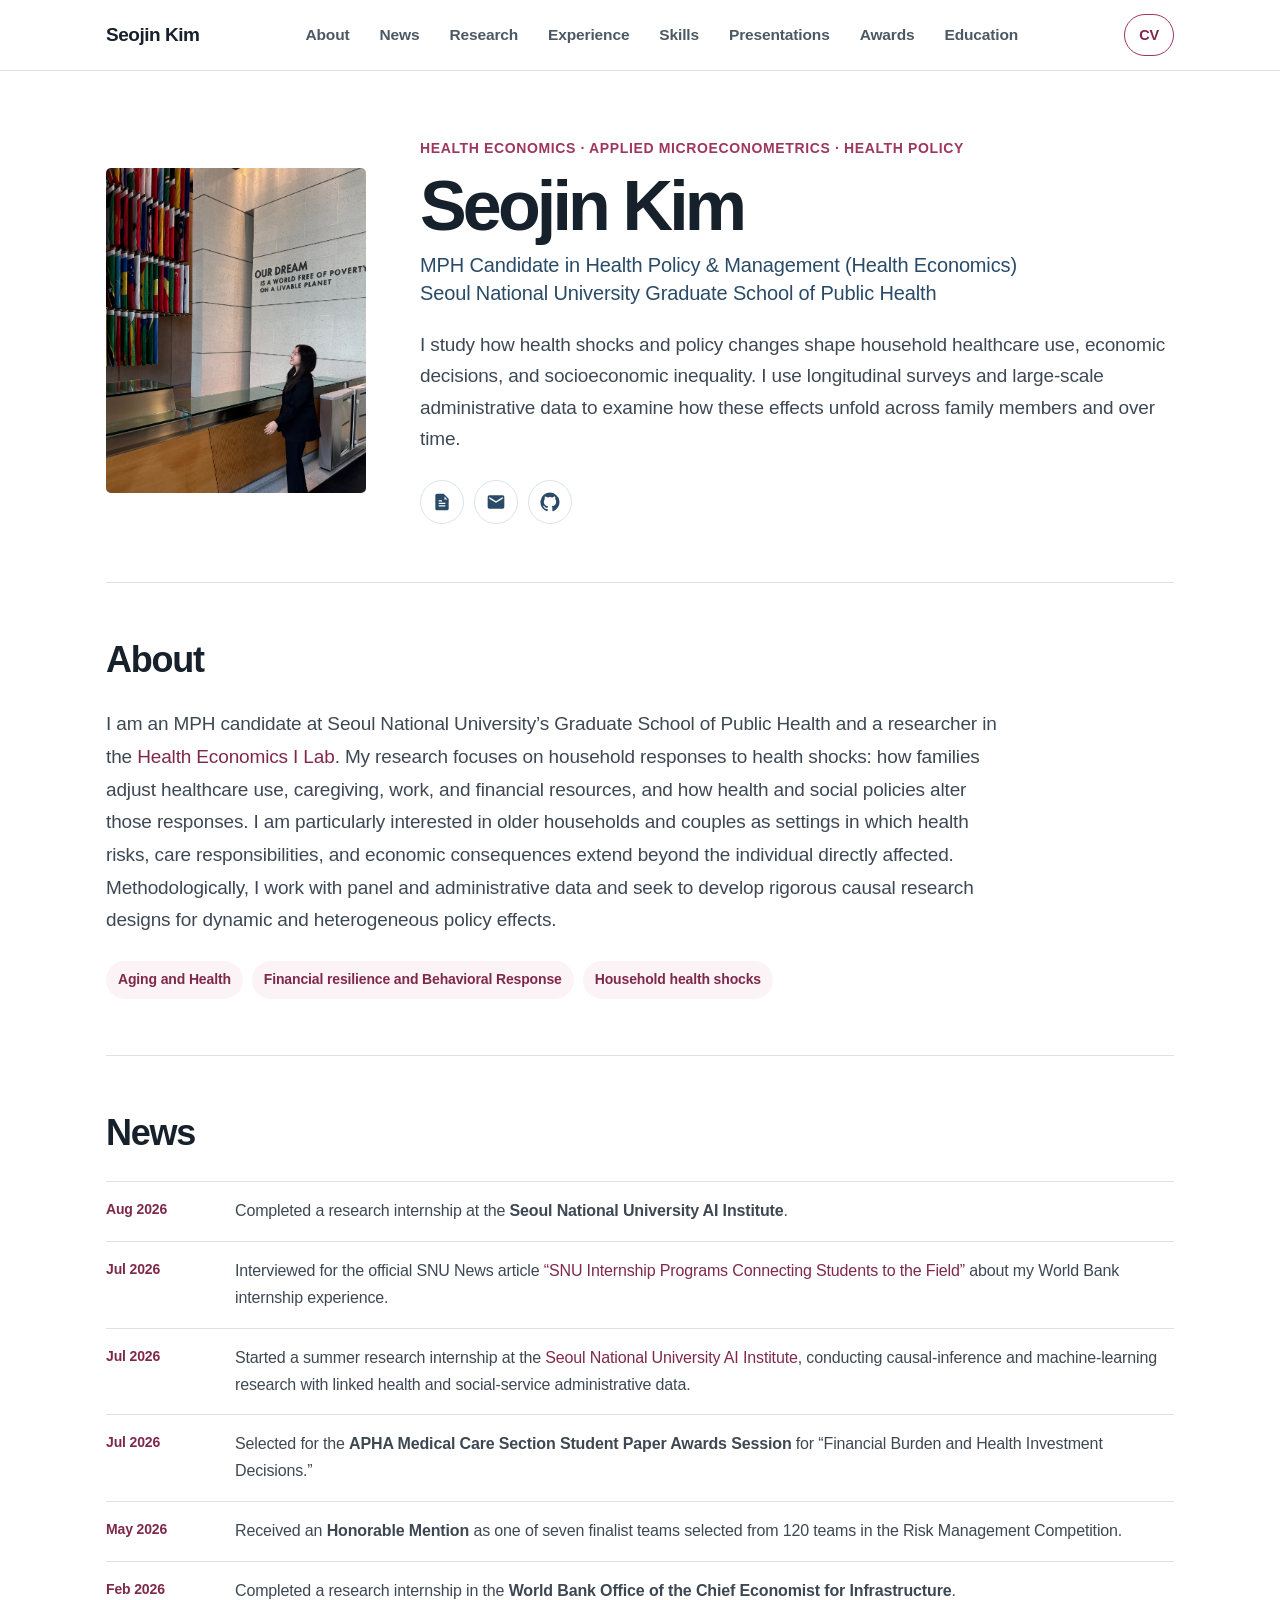
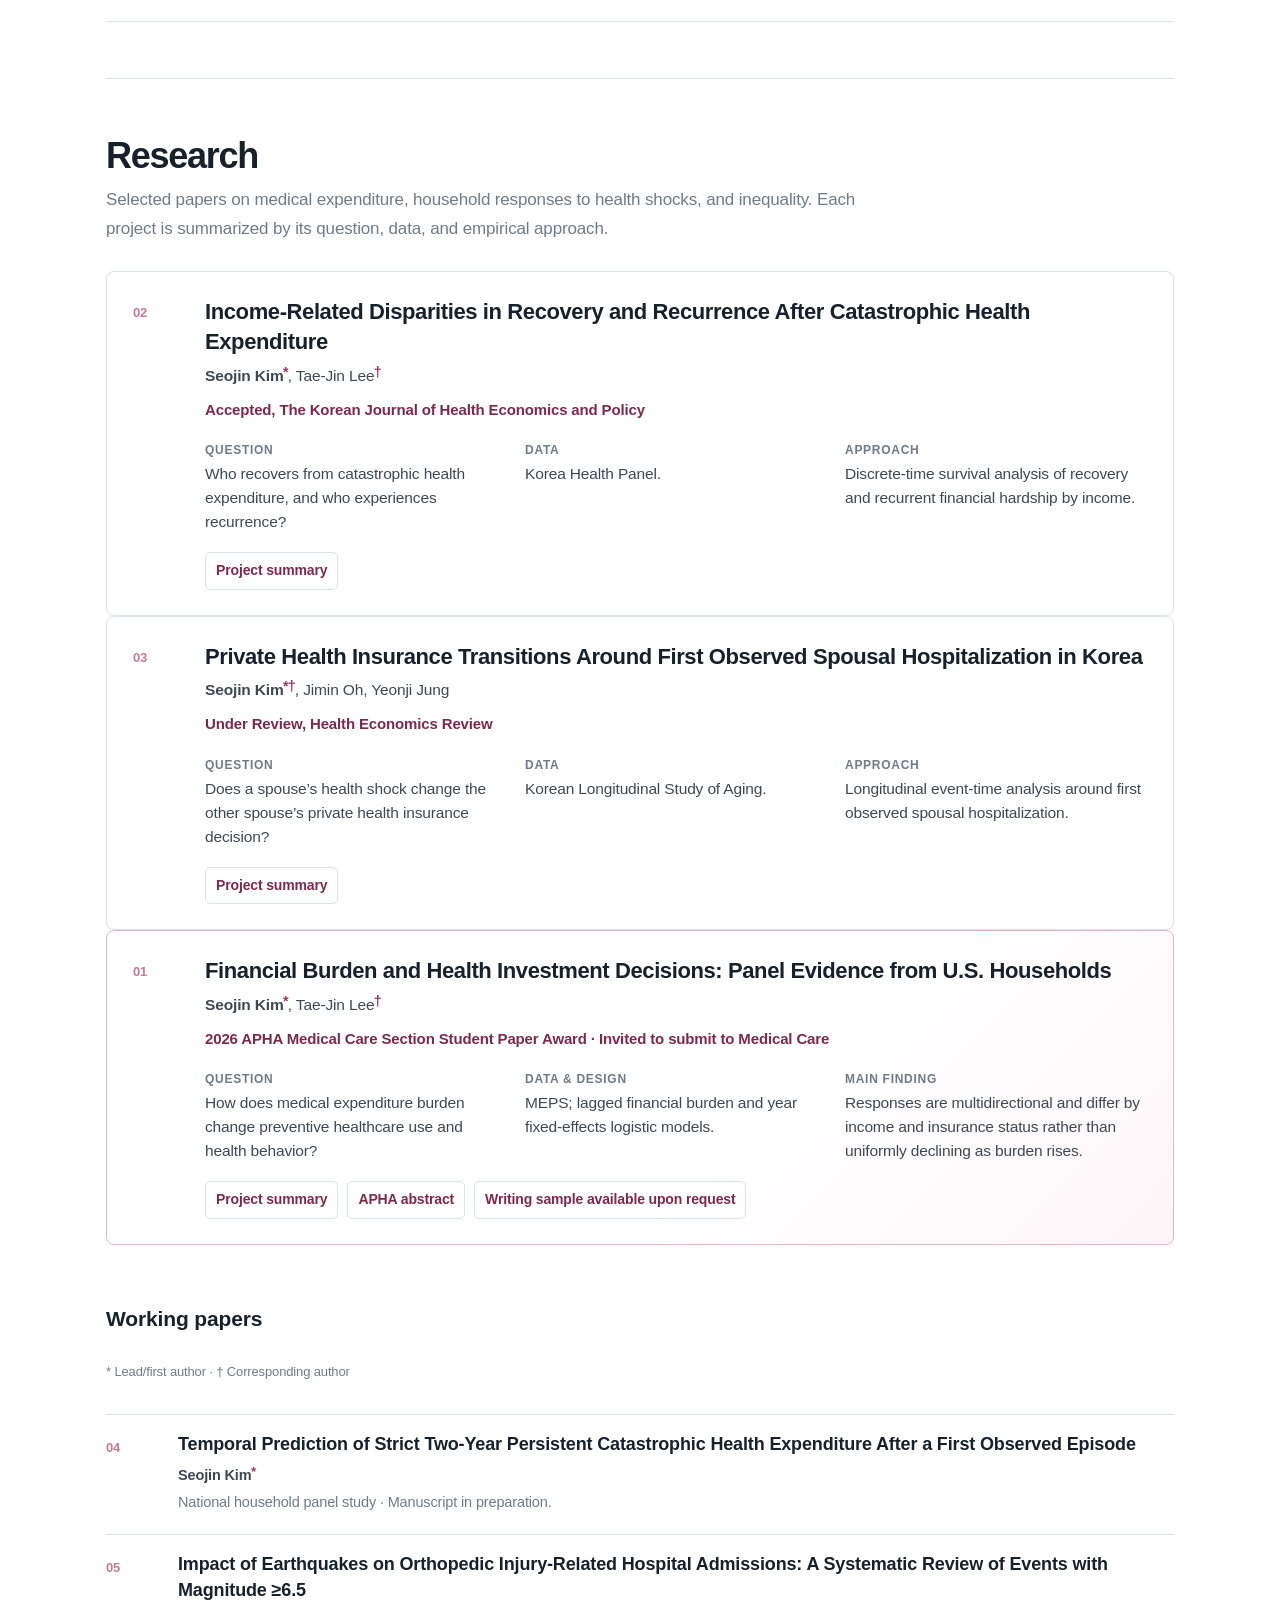
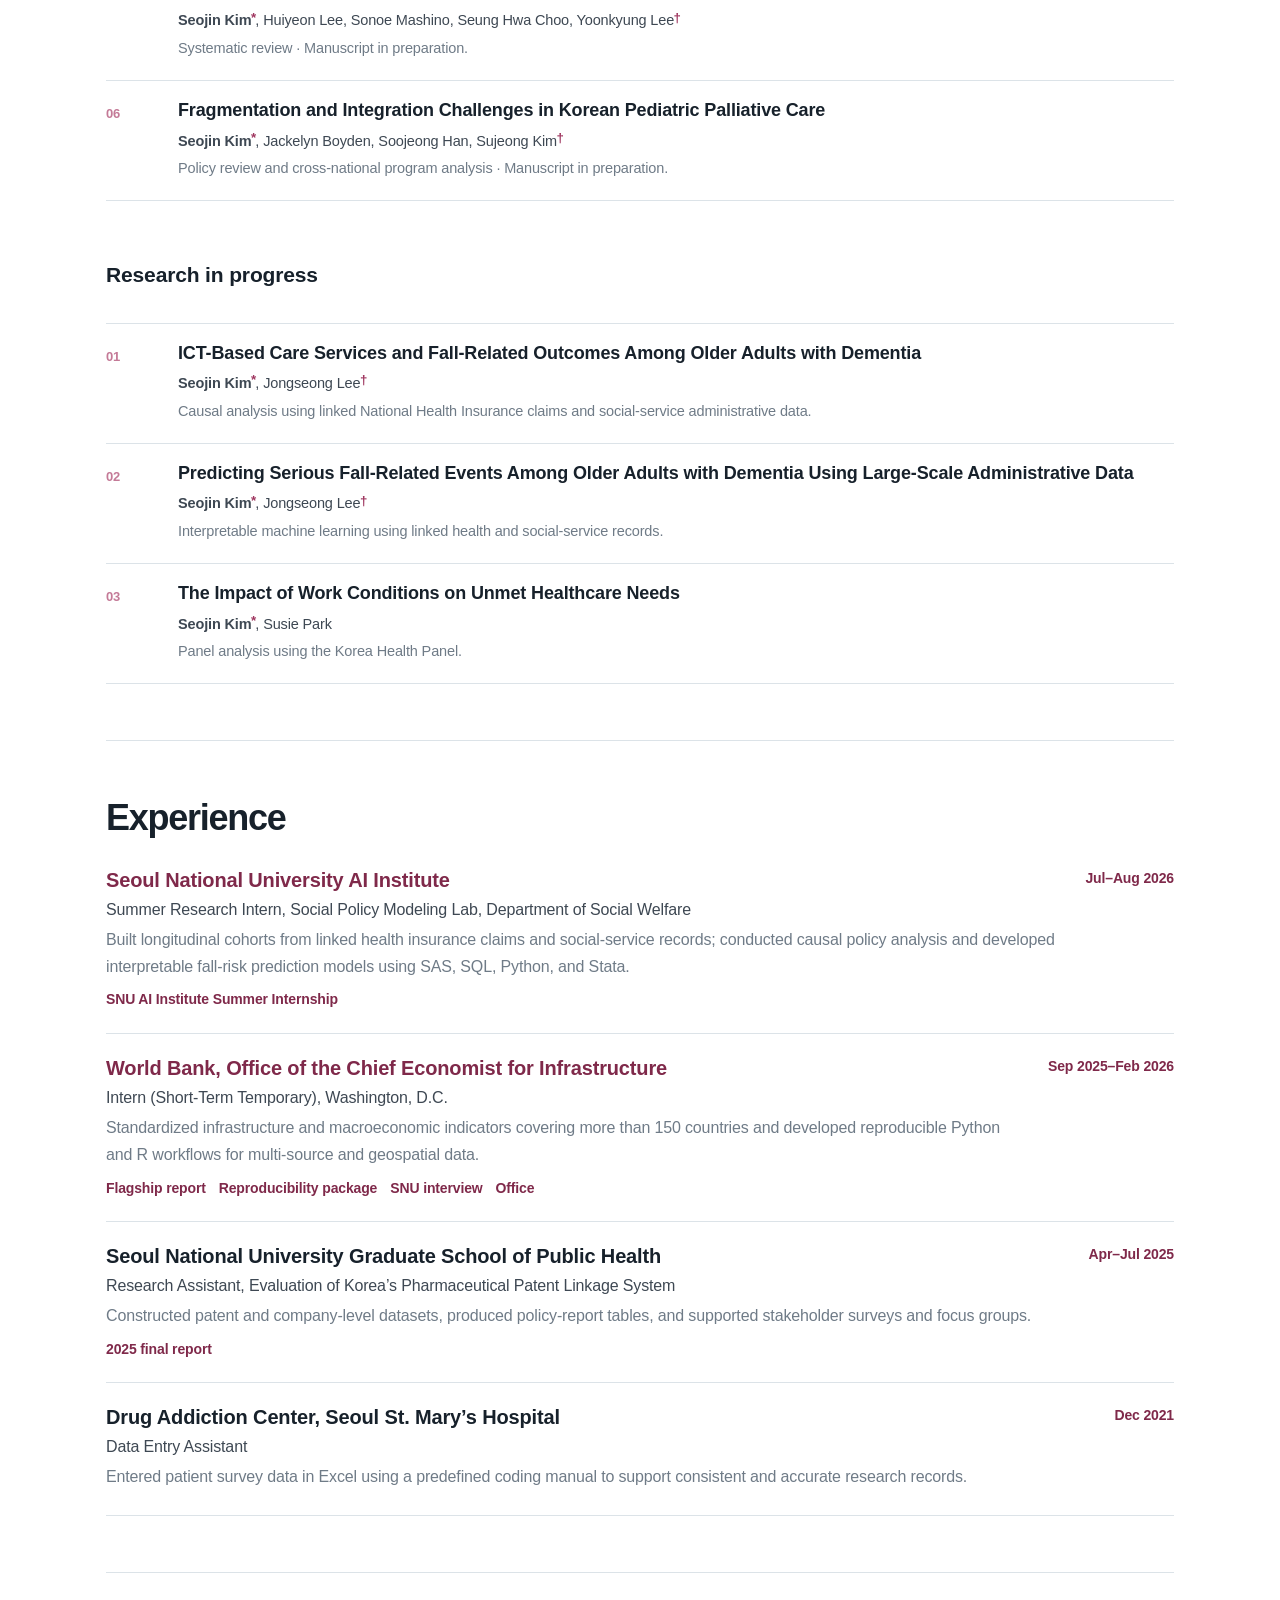
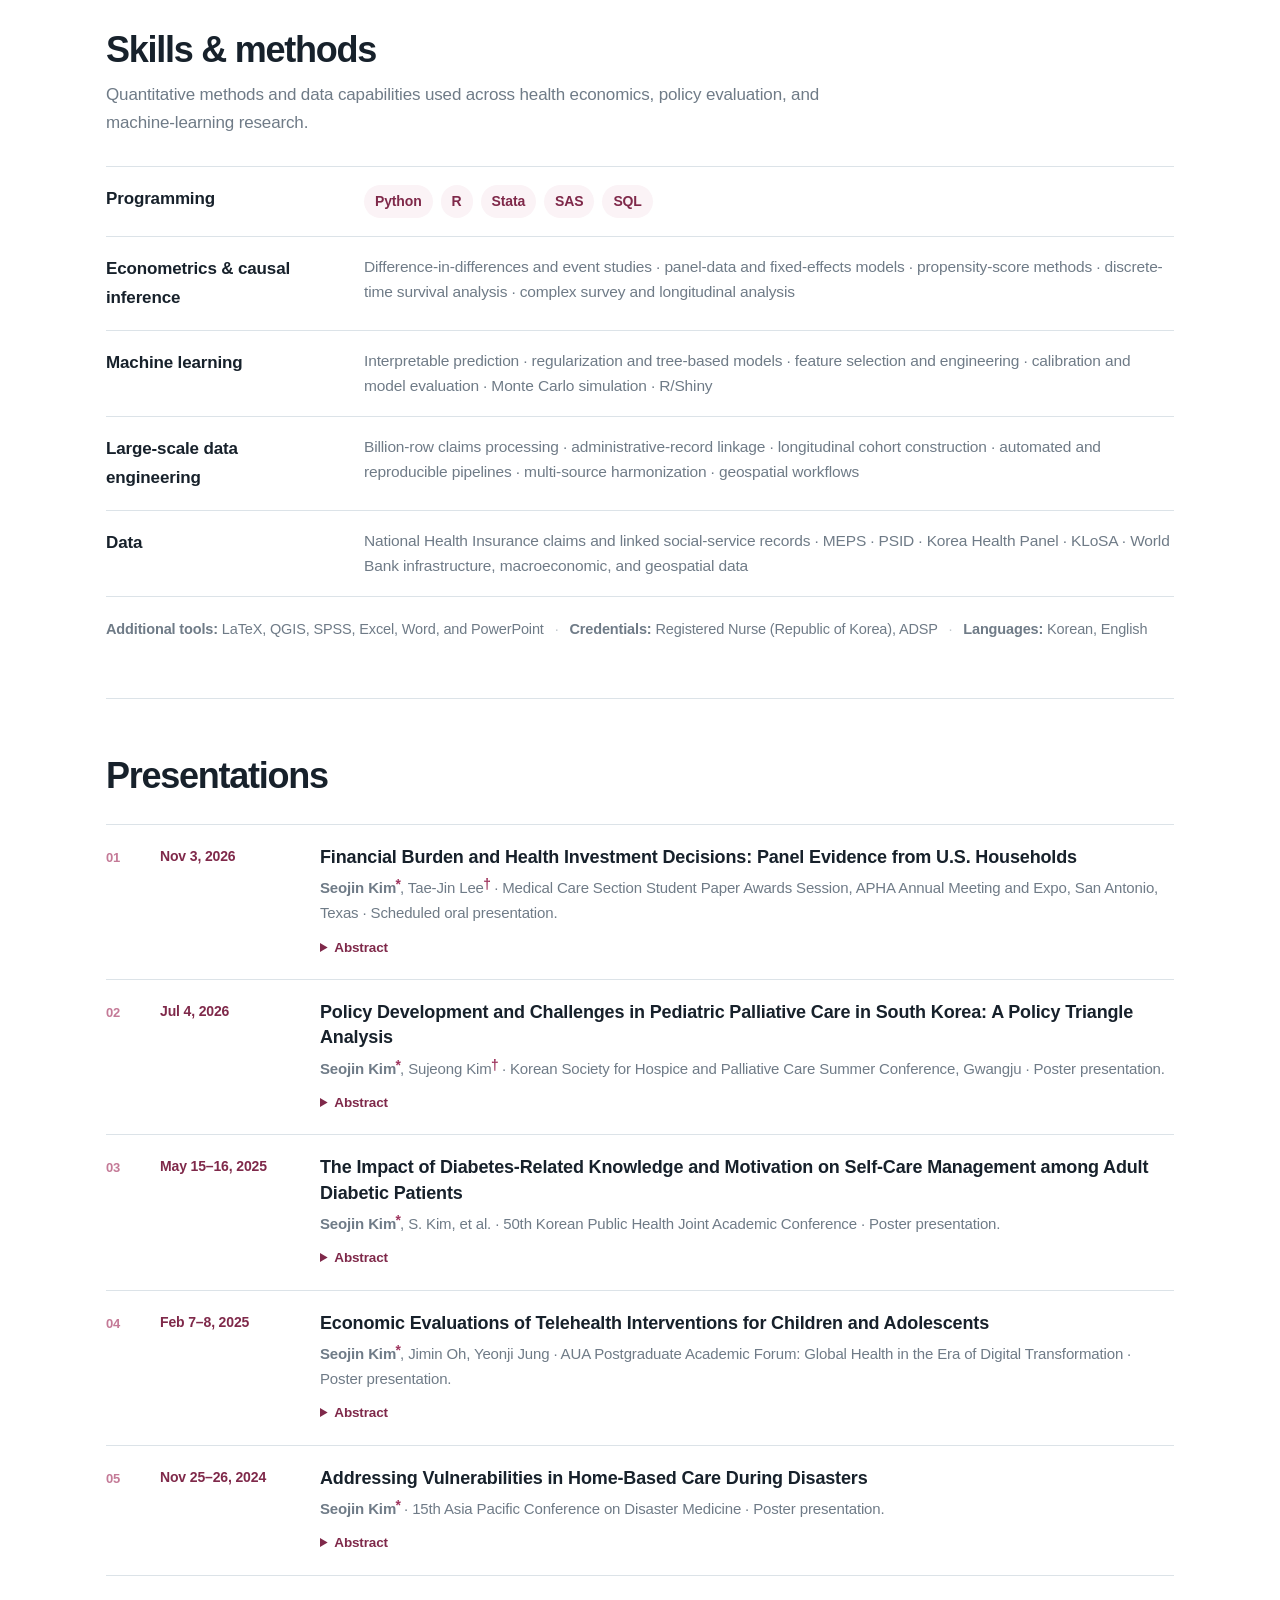
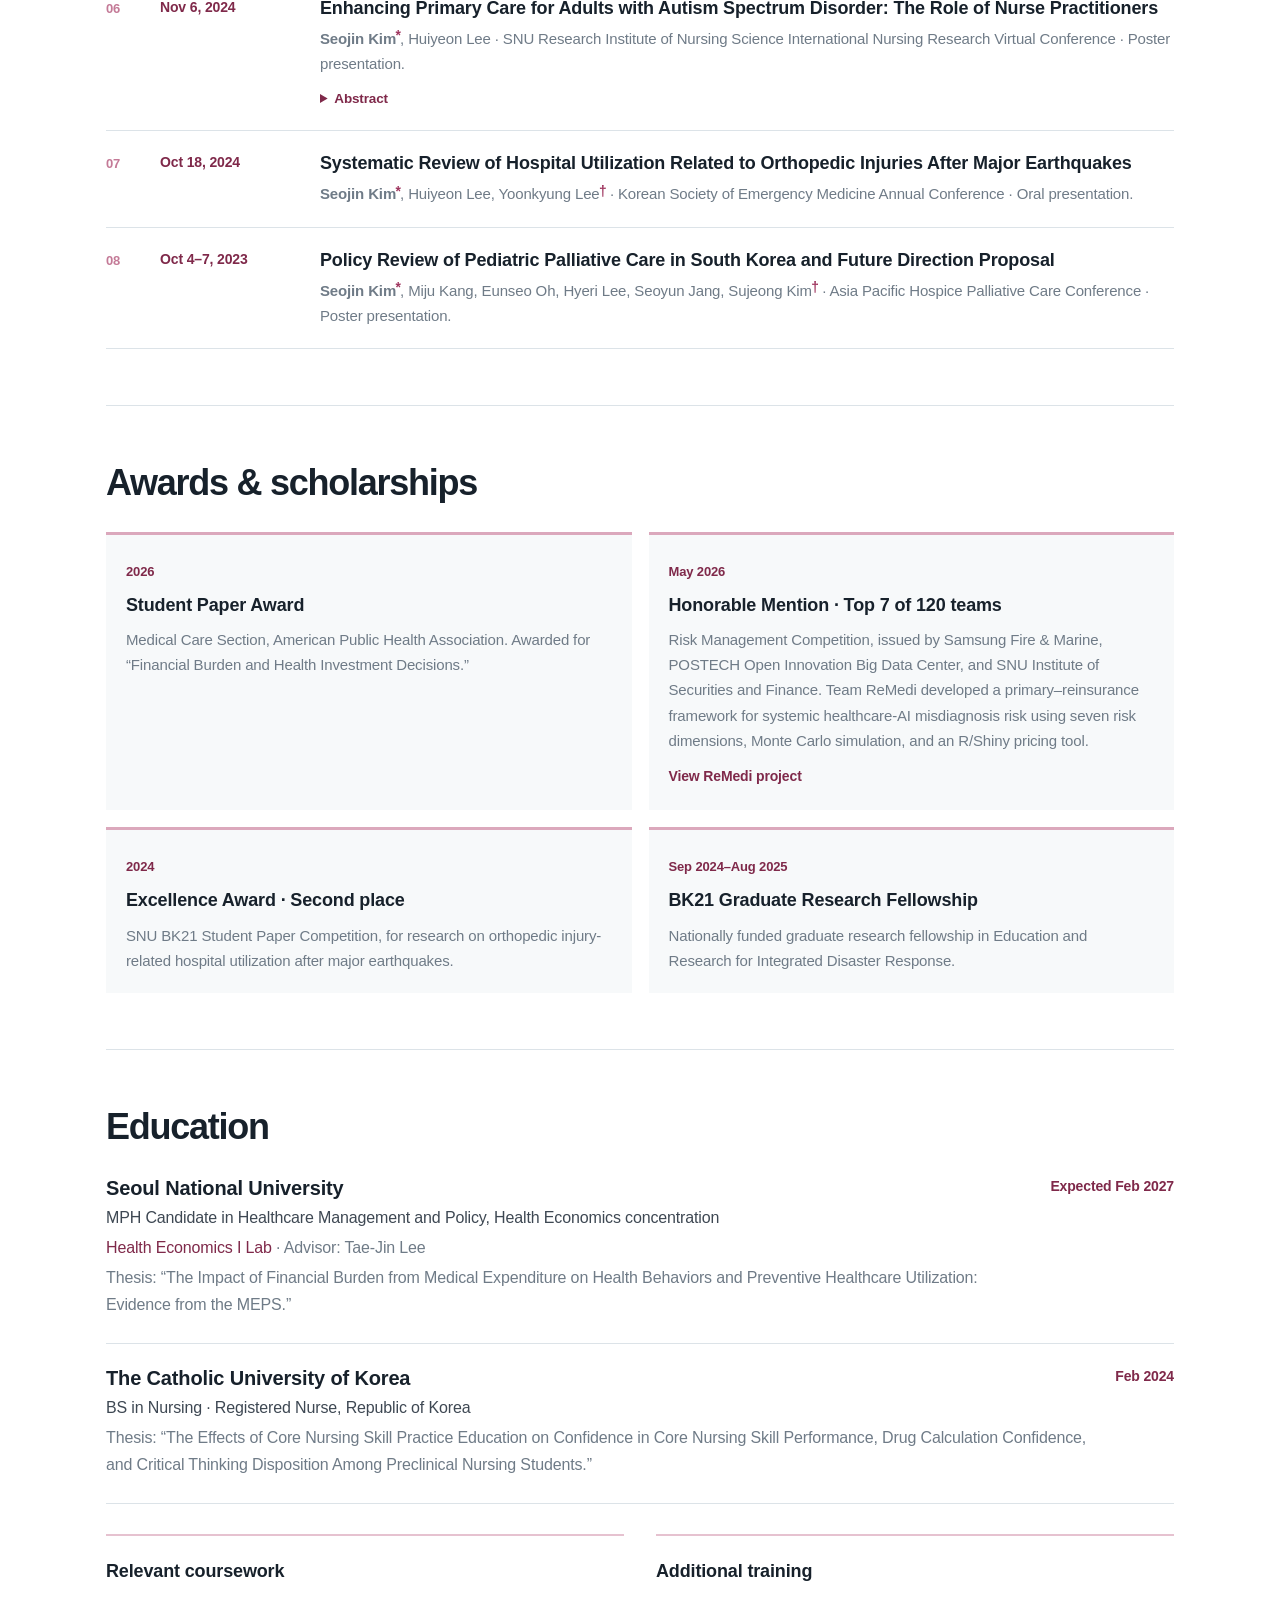
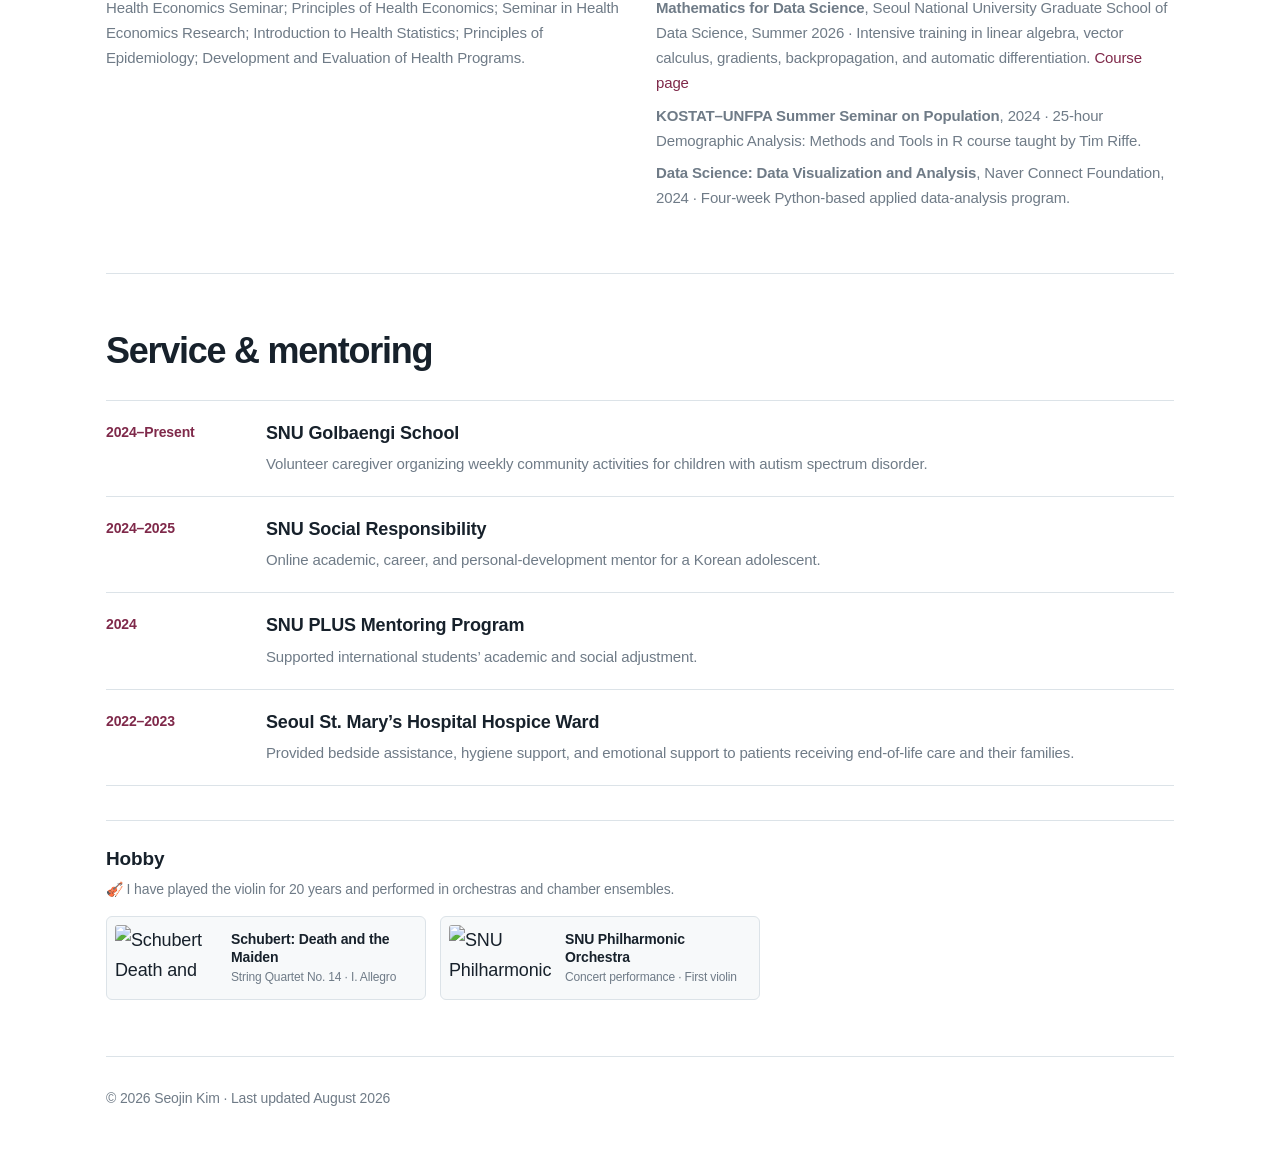
==== commit 843a98c2: "Update index.html" ====
--- a/index.html
+++ b/index.html
@@ -404,7 +404,6 @@
       <div class="keywords" aria-label="Research areas">
         <span class="keyword">Aging and Health</span>
         <span class="keyword">Financial resilience and Behavioral Response</span>
-        <span class="keyword">Causal inference</span>
         <span class="keyword">Household health shocks</span>
       </div>
     </section>
@@ -432,7 +431,7 @@
           <div>
             <h3>Income-Related Disparities in Recovery and Recurrence After Catastrophic Health Expenditure</h3>
             <p class="authors"><strong>Seojin Kim<sup class="author-mark">*</sup></strong>, Tae-Jin Lee<sup class="author-mark">†</sup></p>
-            <p class="status"> <strong>Accepted, The Korean Journal of Health Economics and Policy</p>
+            <p class="status"> <strong>Accepted, The Korean Journal of Health Economics and Policy</strong></p>
             <dl class="paper-grid">
               <div class="paper-detail"><dt>Question</dt><dd>Who recovers from catastrophic health expenditure, and who experiences recurrence?</dd></div>
               <div class="paper-detail"><dt>Data</dt><dd>Korea Health Panel.</dd></div>
@@ -447,7 +446,7 @@
           <div>
             <h3>Private Health Insurance Transitions Around First Observed Spousal Hospitalization in Korea</h3>
             <p class="authors"><strong>Seojin Kim<sup class="author-mark">*†</sup></strong>, Jimin Oh, Yeonji Jung</p>
-            <p class="status"> <strong>Under Review, Health Economics Review</p>
+            <p class="status"> <strong>Under Review, Health Economics Review</strong></p>
             <dl class="paper-grid">
               <div class="paper-detail"><dt>Question</dt><dd>Does a spouse’s health shock change the other spouse’s private health insurance decision?</dd></div>
               <div class="paper-detail"><dt>Data</dt><dd>Korean Longitudinal Study of Aging.</dd></div>
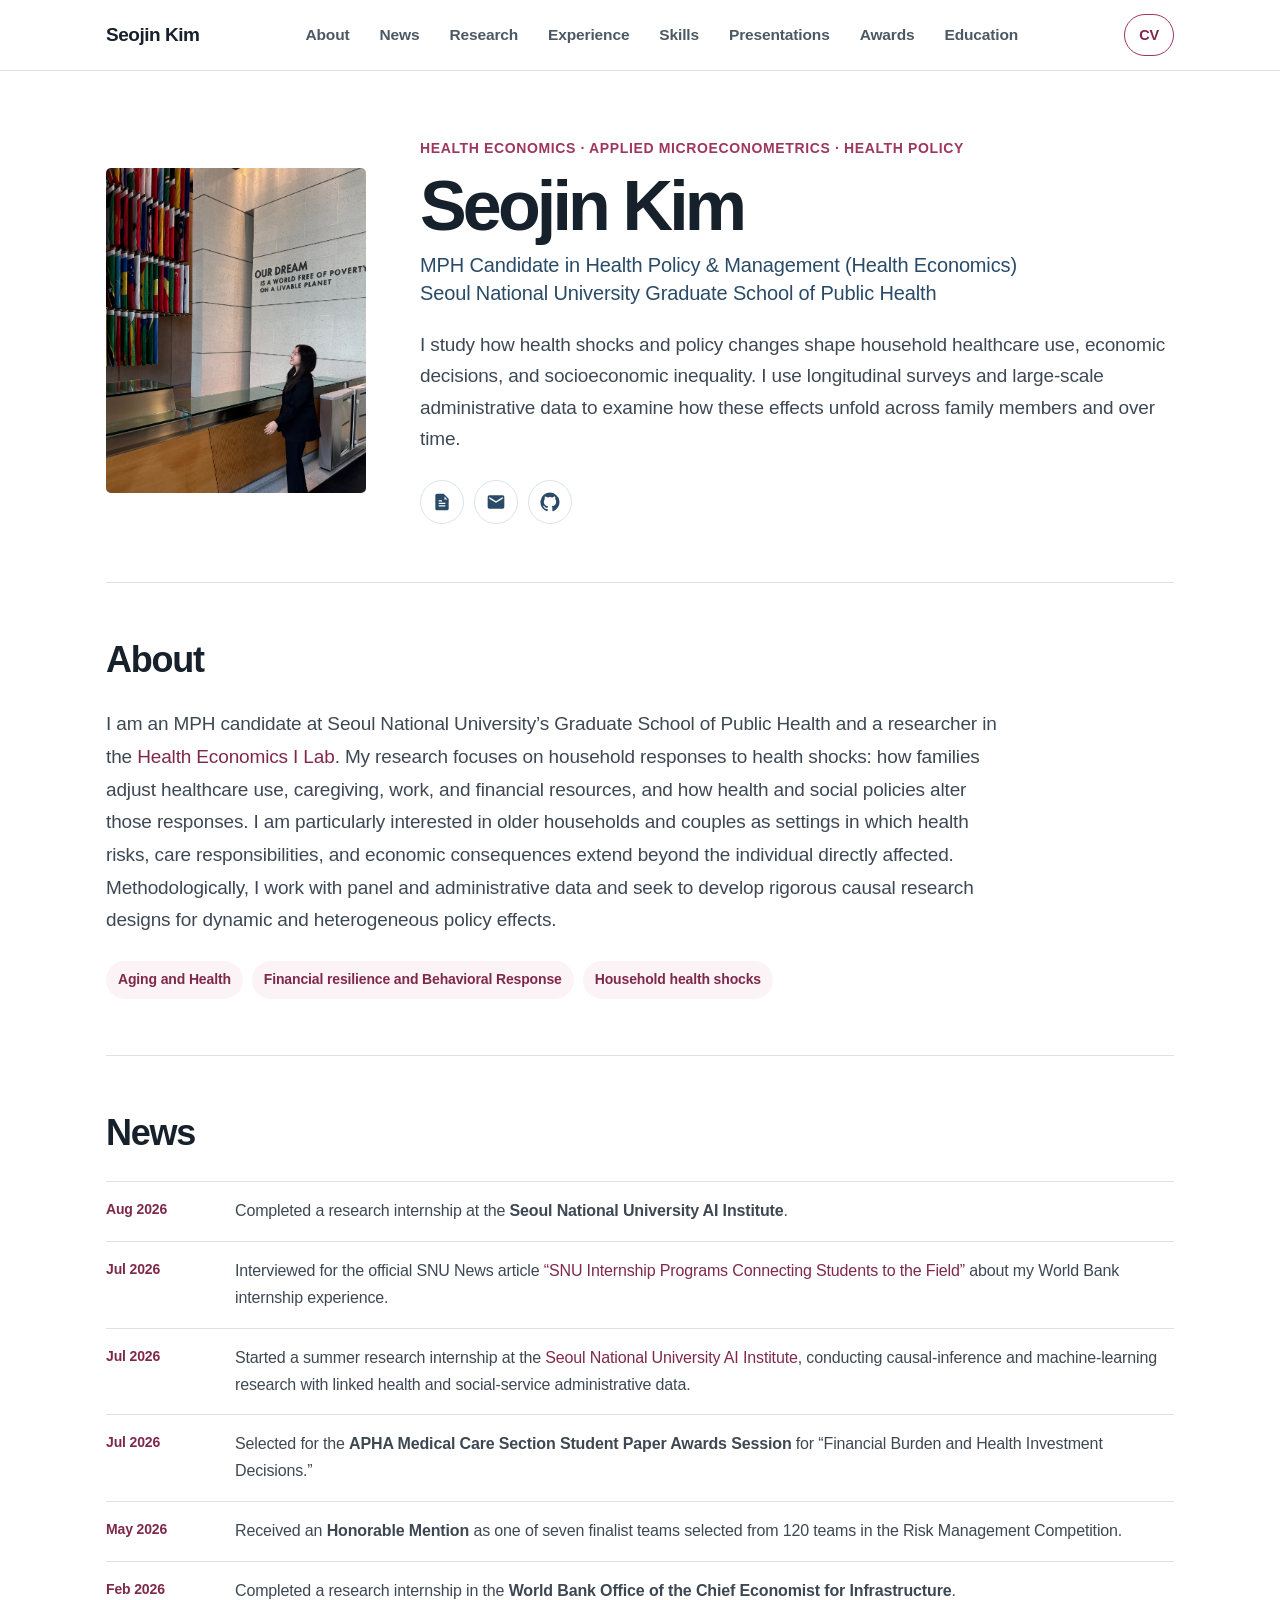
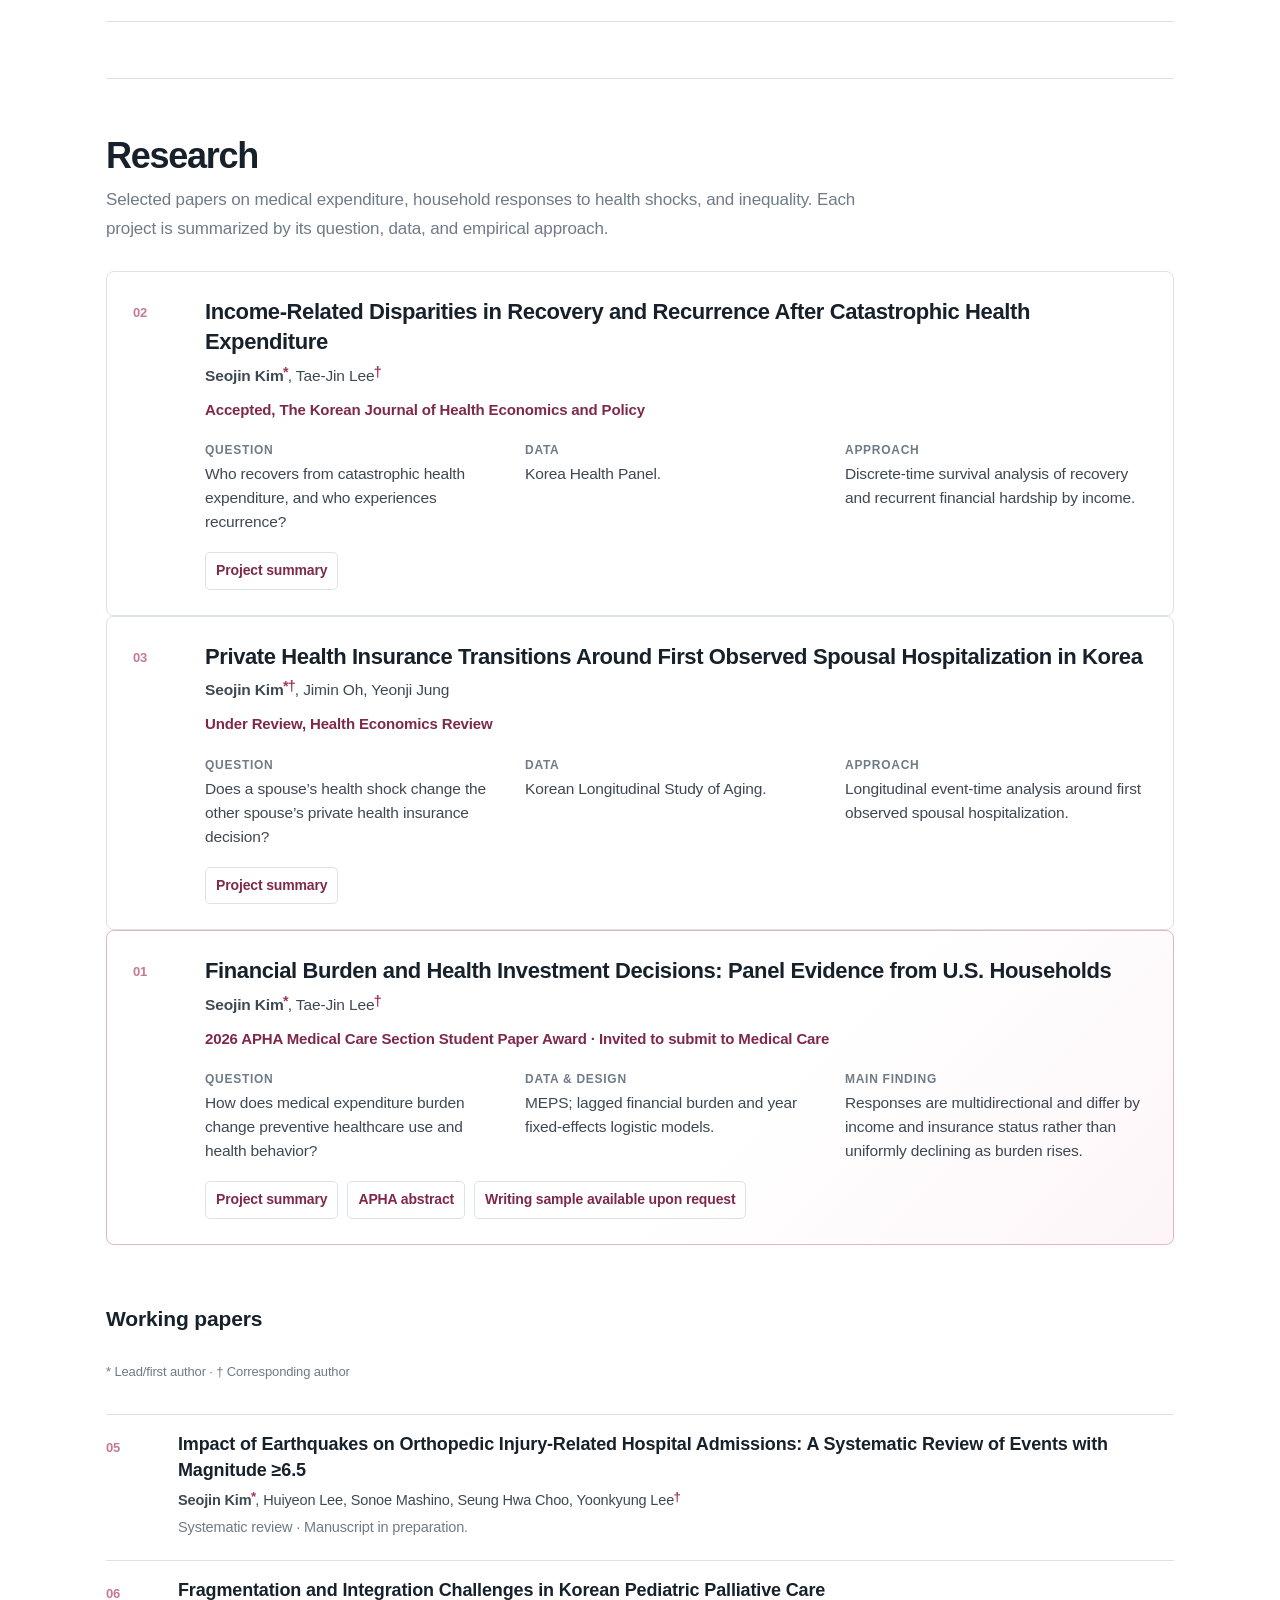
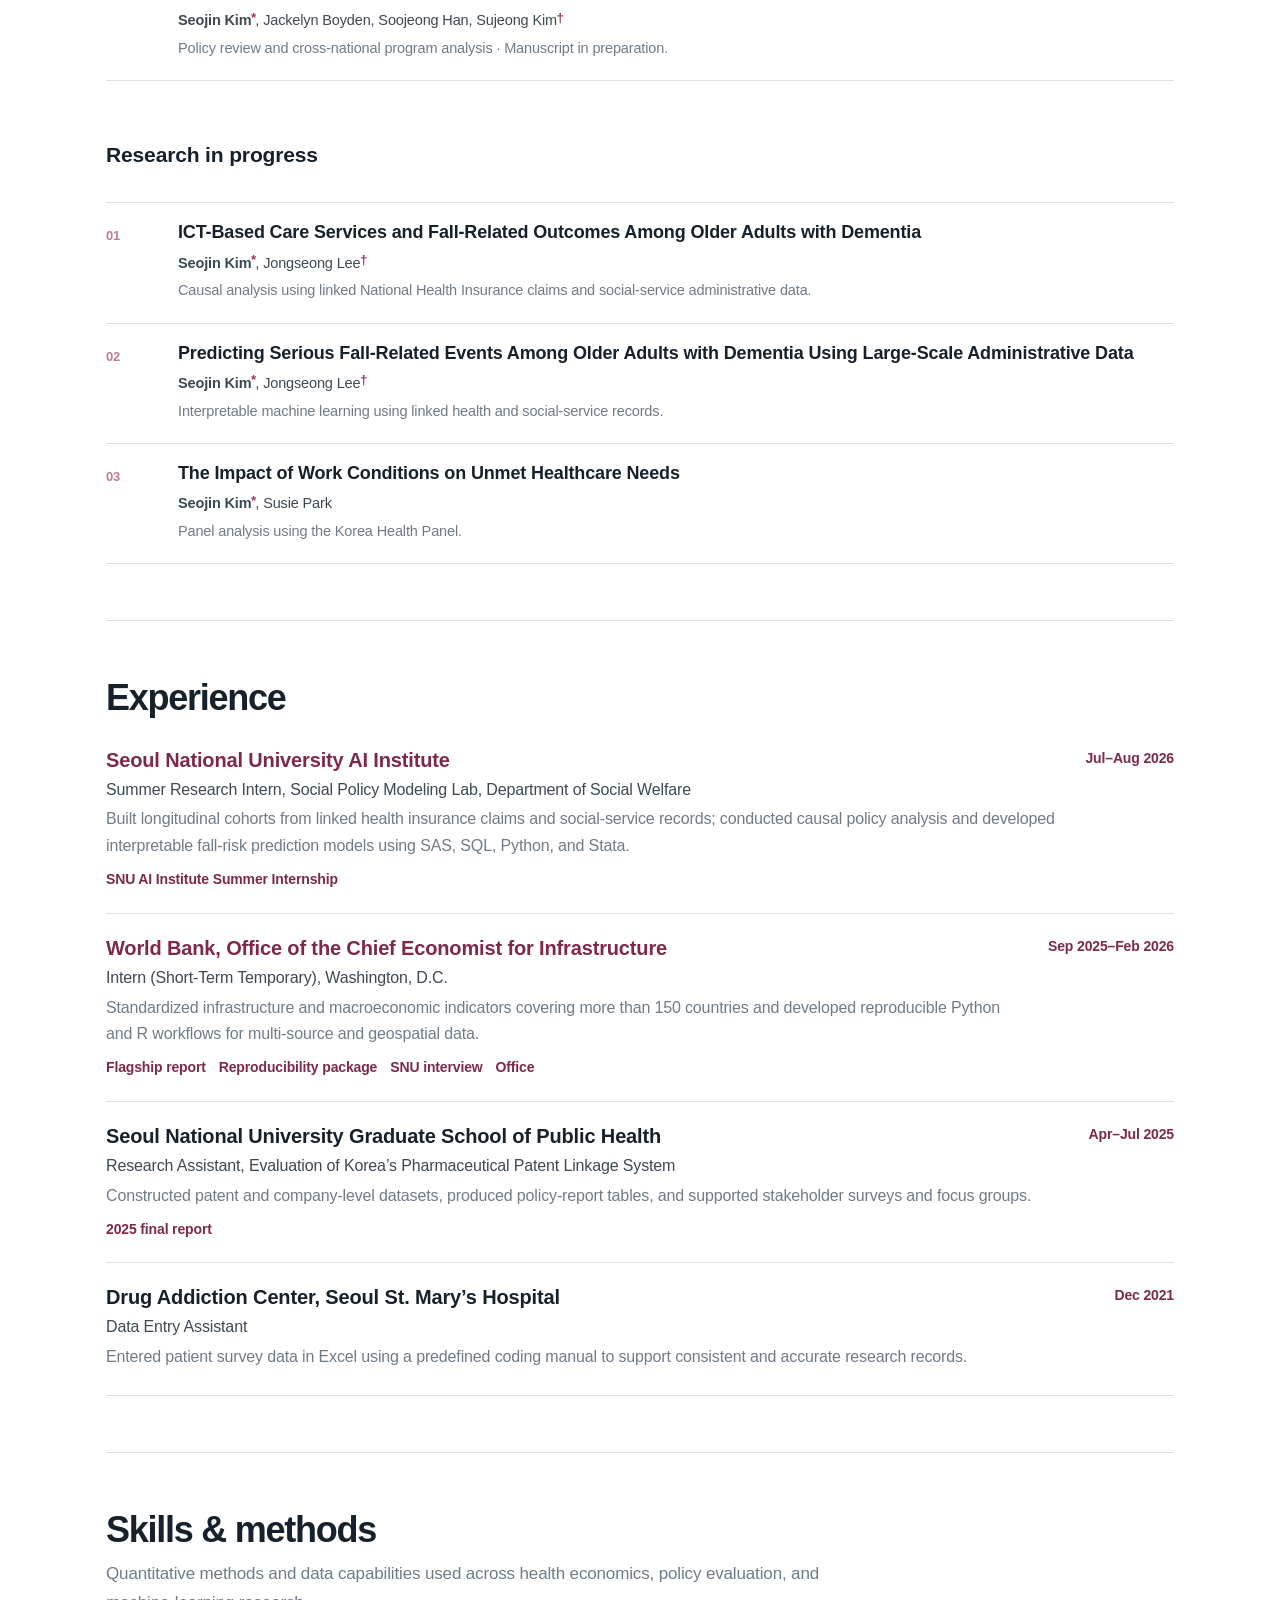
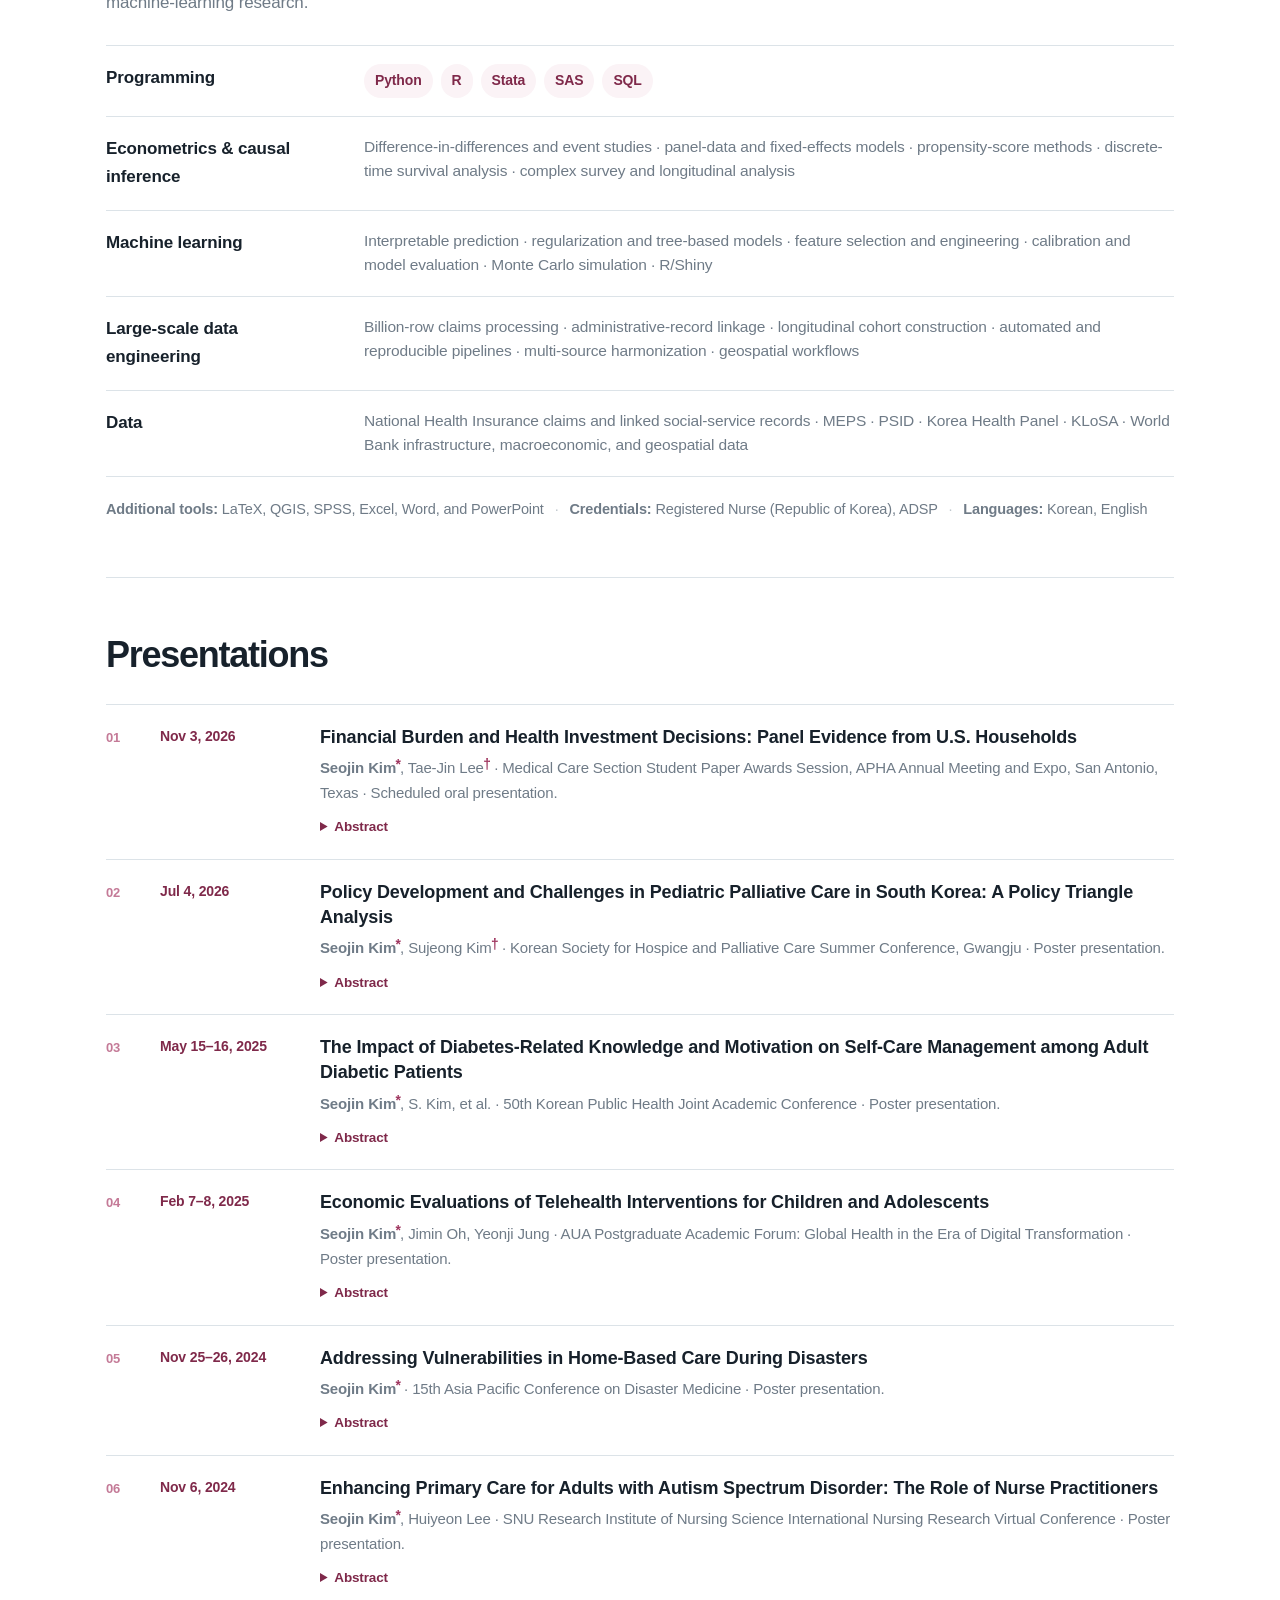
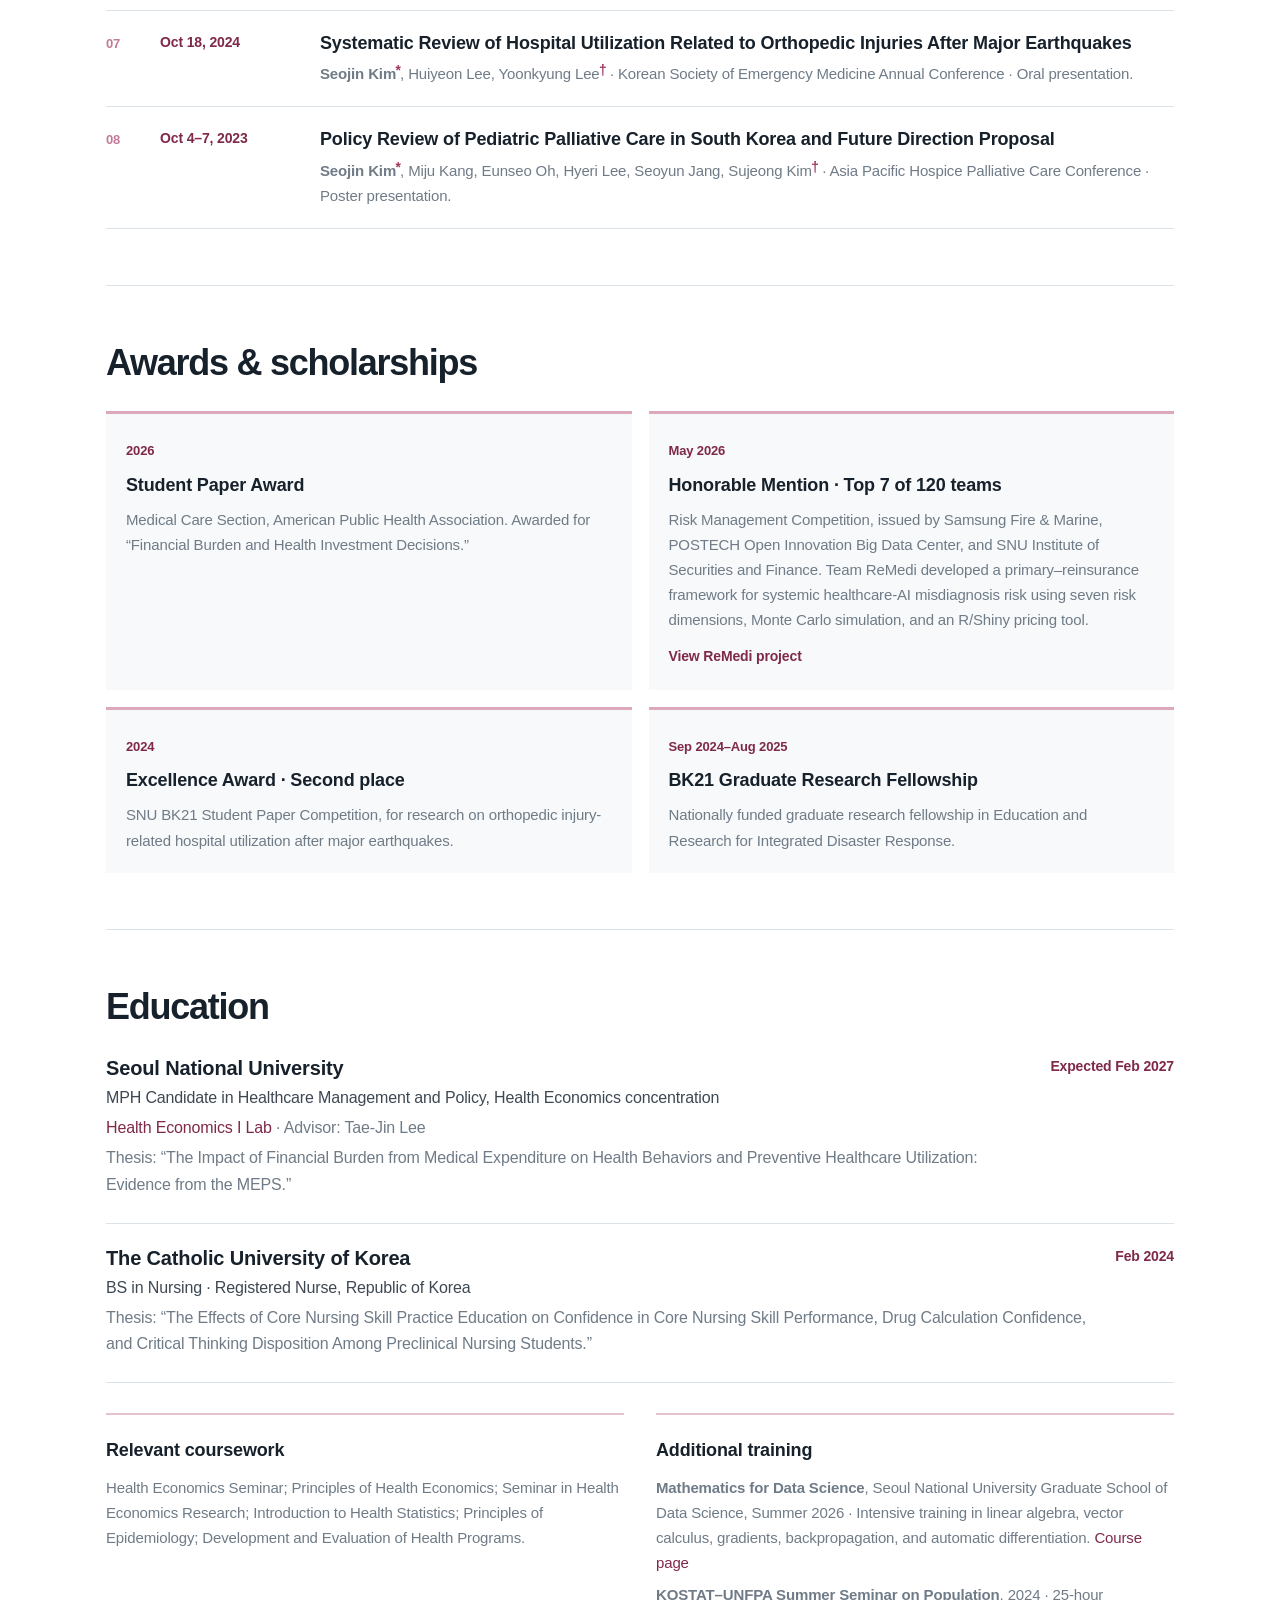
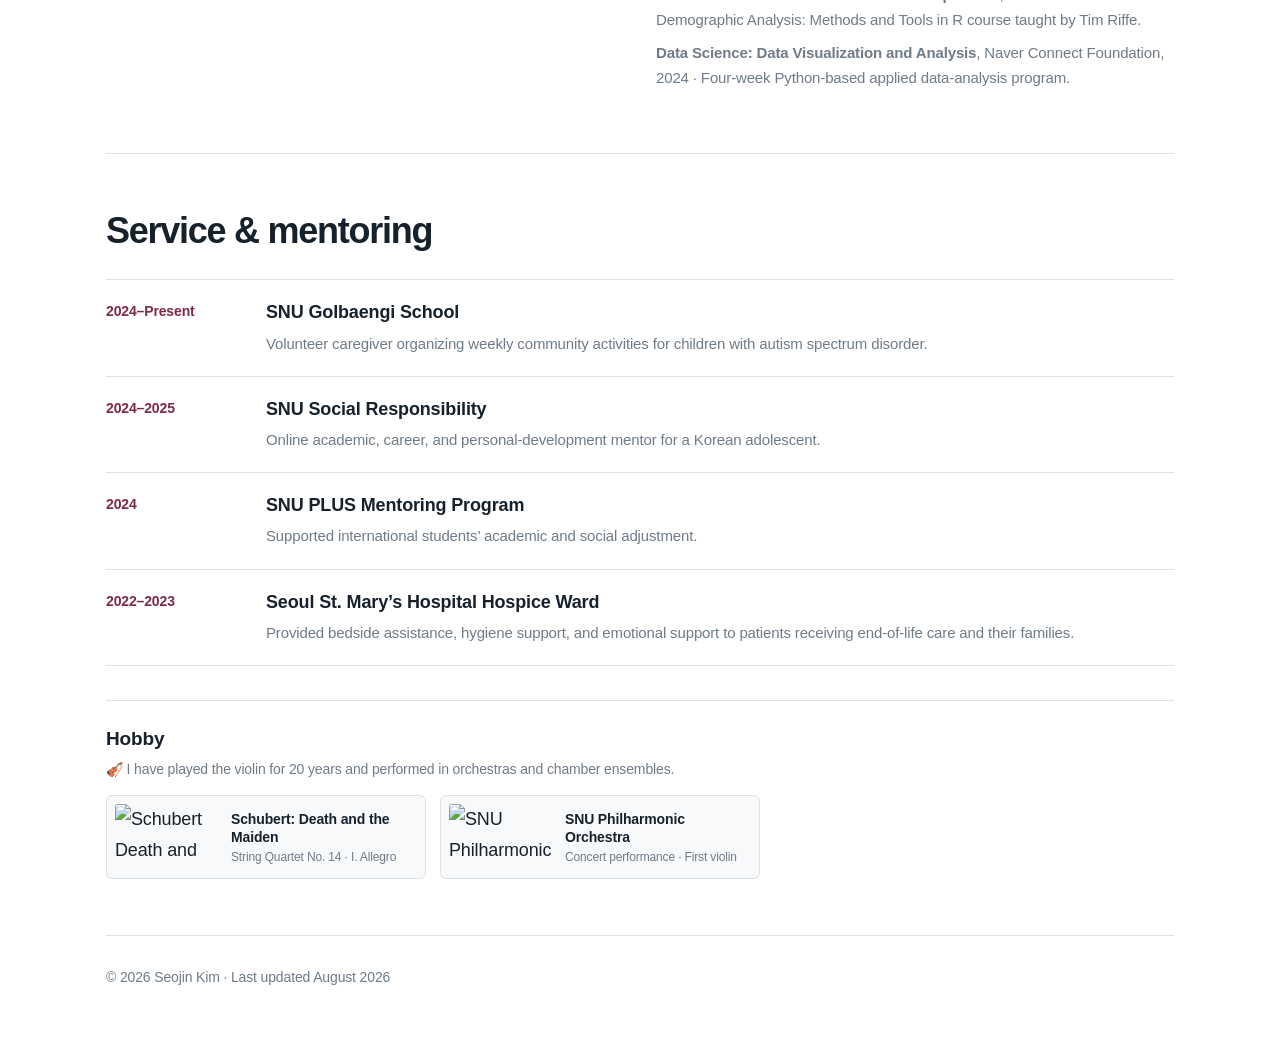
==== commit a924d647: "Update index.html" ====
--- a/index.html
+++ b/index.html
@@ -481,7 +481,6 @@
       <h3 class="subsection-title">Working papers</h3>
       <p class="author-note">* Lead/first author · † Corresponding author</p>
       <div class="portfolio-list">
-        <article><span class="paper-number">04</span><div><h4>Temporal Prediction of Strict Two-Year Persistent Catastrophic Health Expenditure After a First Observed Episode</h4><p class="authors"><strong>Seojin Kim<sup class="author-mark">*</sup></strong></p><p class="meta">National household panel study · Manuscript in preparation.</p></div></article>
         <article><span class="paper-number">05</span><div><h4>Impact of Earthquakes on Orthopedic Injury-Related Hospital Admissions: A Systematic Review of Events with Magnitude ≥6.5</h4><p class="authors"><strong>Seojin Kim<sup class="author-mark">*</sup></strong>, Huiyeon Lee, Sonoe Mashino, Seung Hwa Choo, Yoonkyung Lee<sup class="author-mark">†</sup></p><p class="meta">Systematic review · Manuscript in preparation.</p></div></article>
         <article><span class="paper-number">06</span><div><h4>Fragmentation and Integration Challenges in Korean Pediatric Palliative Care</h4><p class="authors"><strong>Seojin Kim<sup class="author-mark">*</sup></strong>, Jackelyn Boyden, Soojeong Han, Sujeong Kim<sup class="author-mark">†</sup></p><p class="meta">Policy review and cross-national program analysis · Manuscript in preparation.</p></div></article>
       </div>
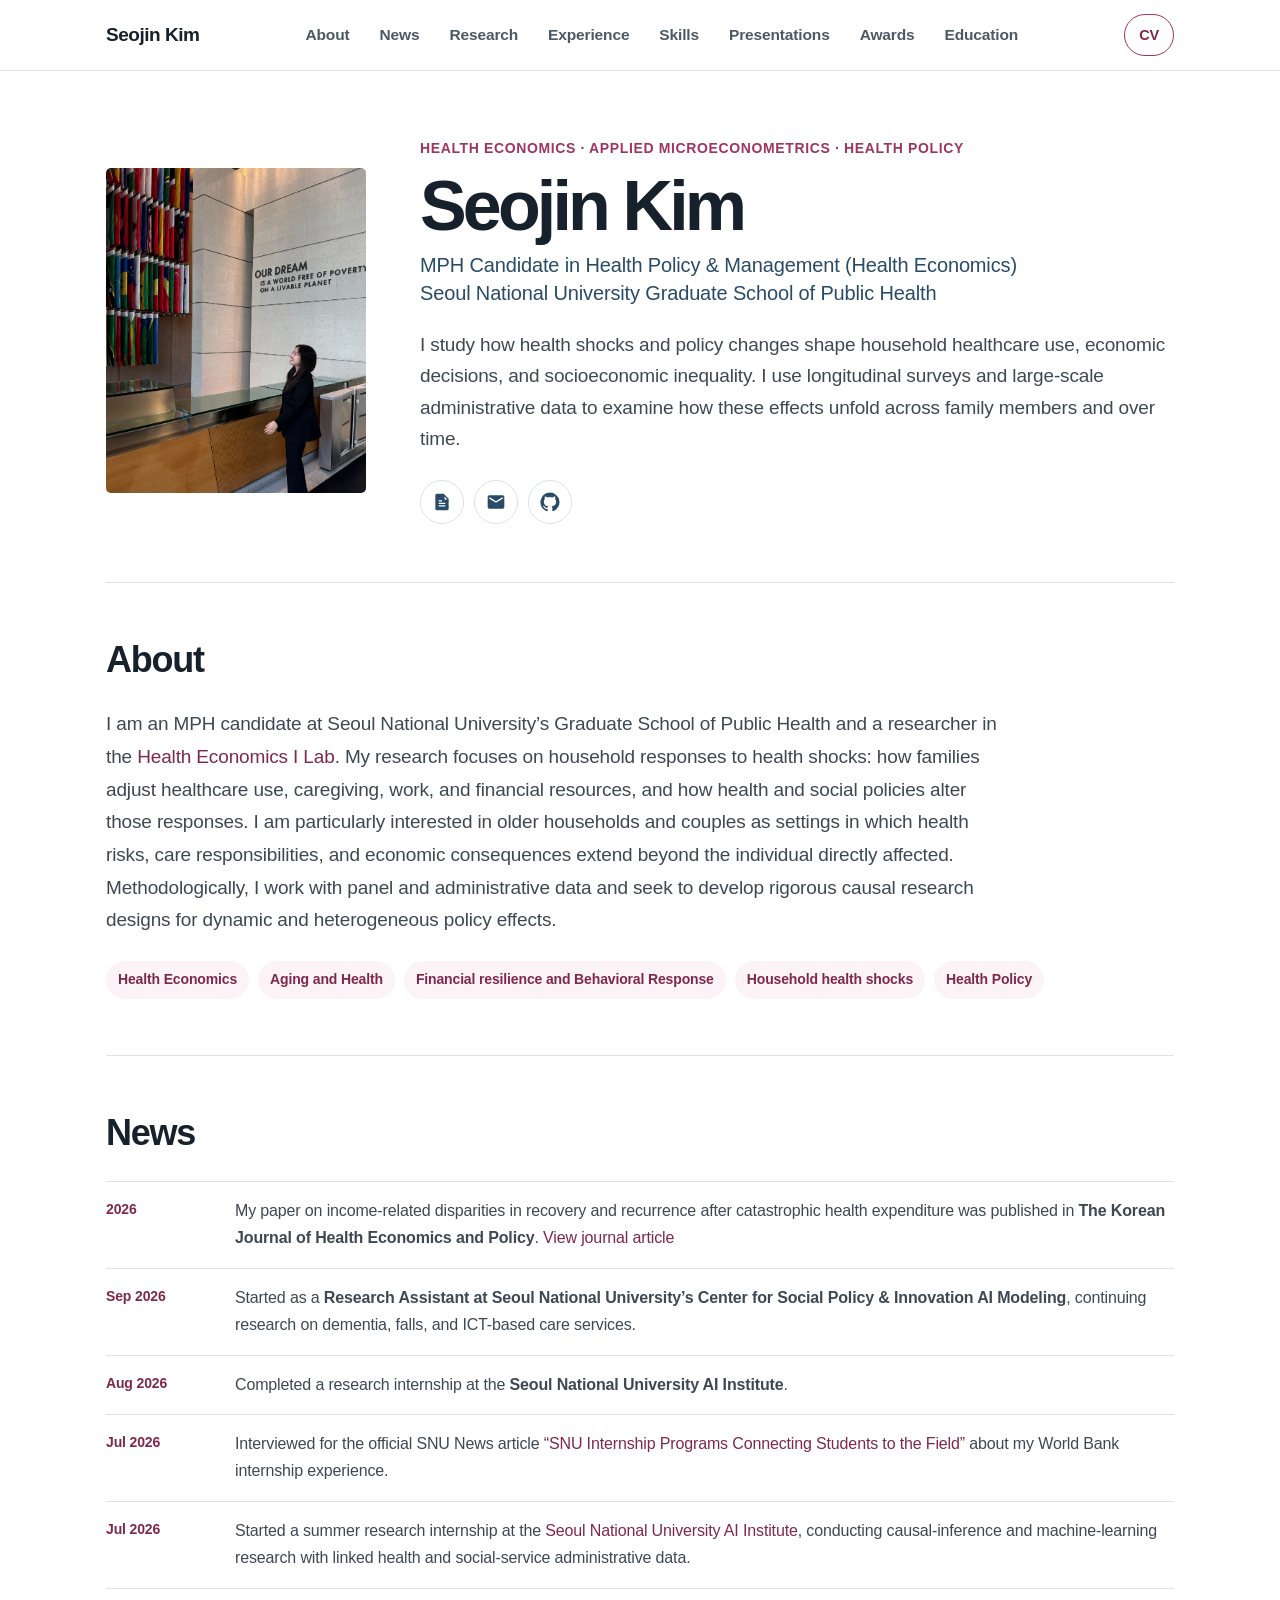
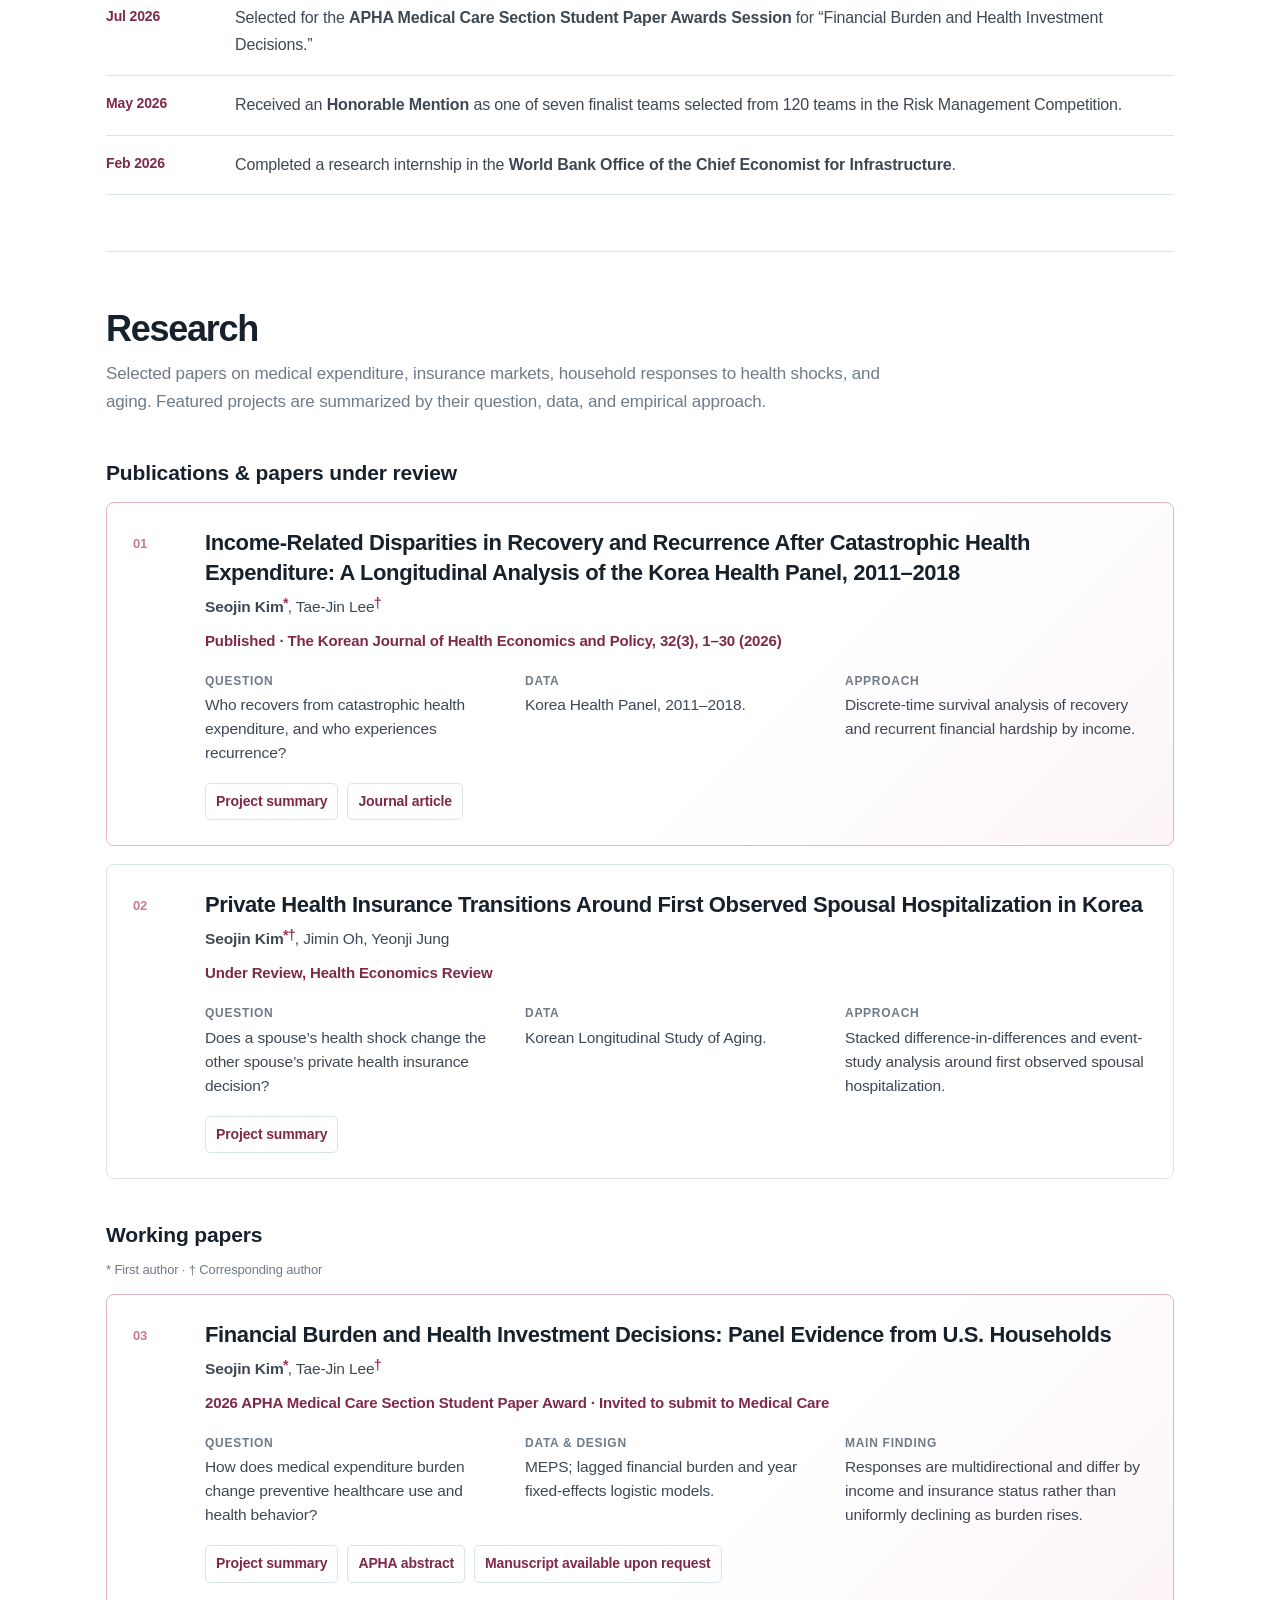
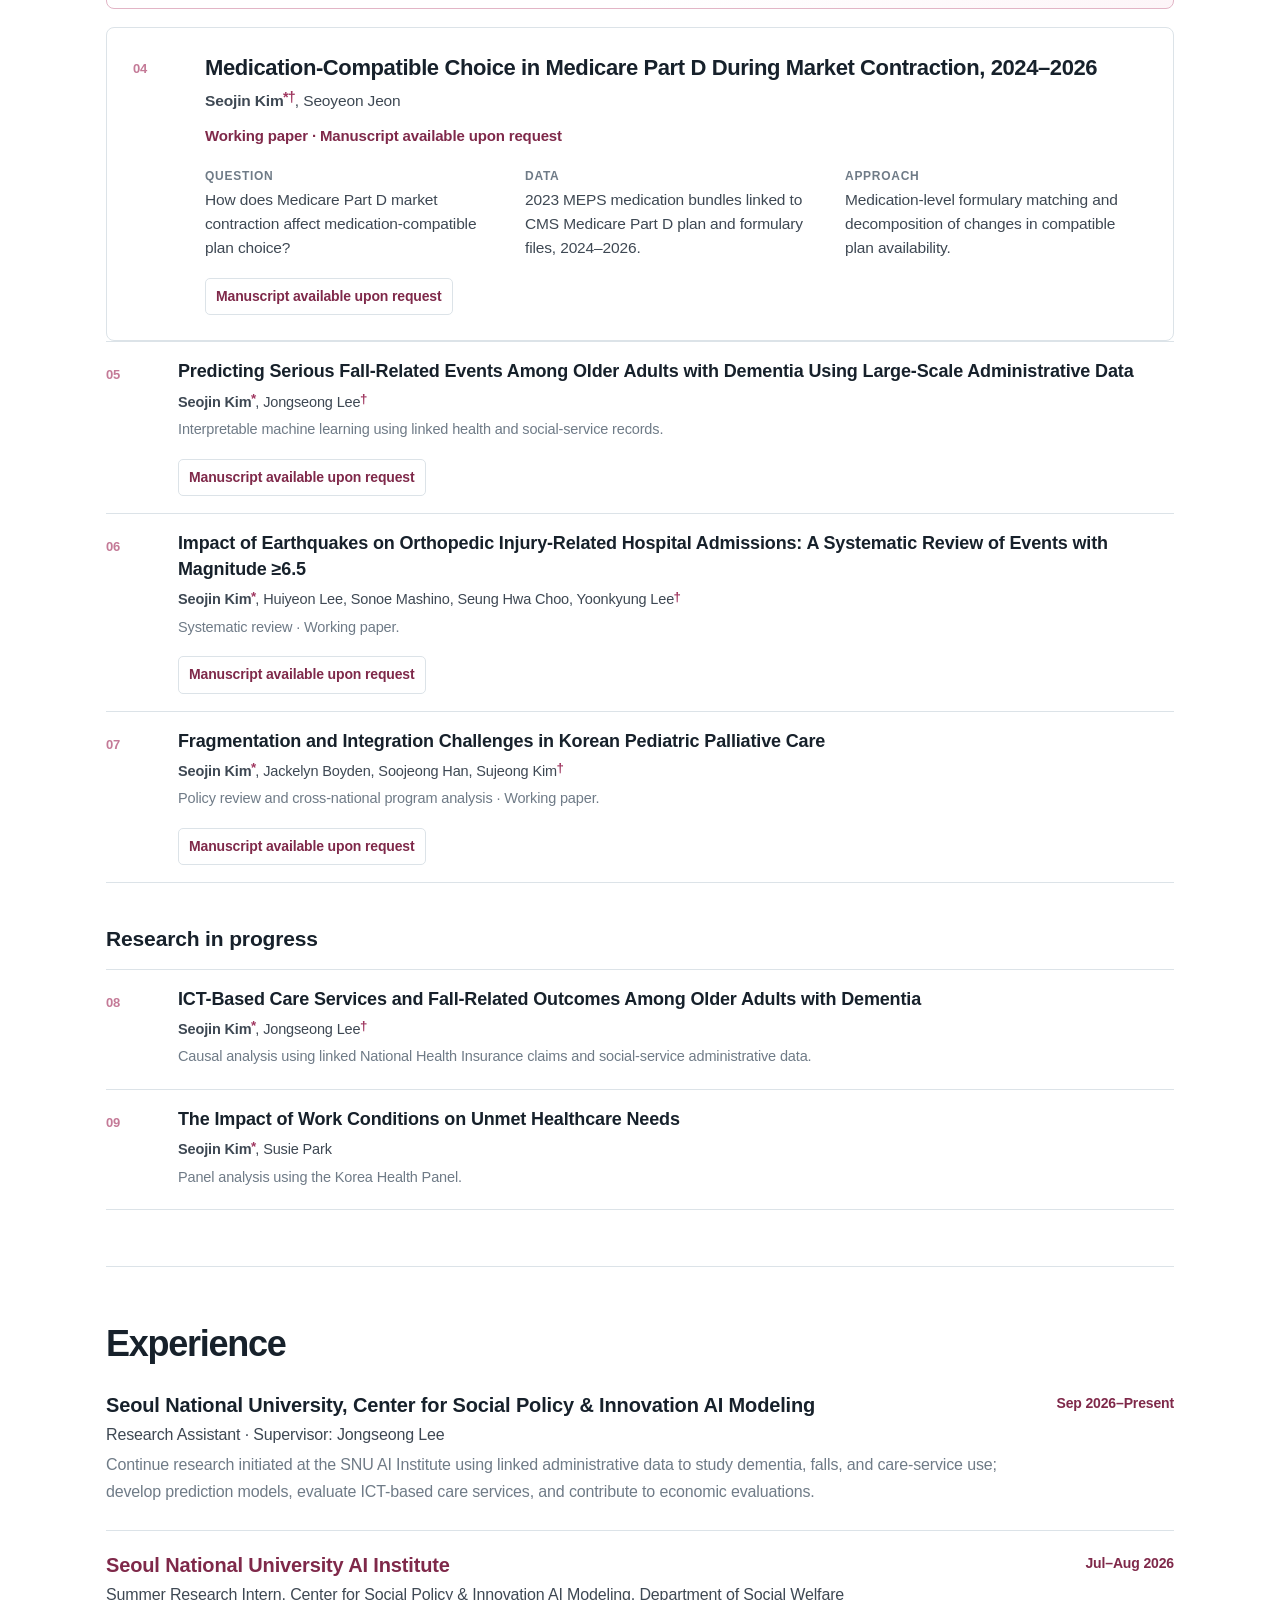
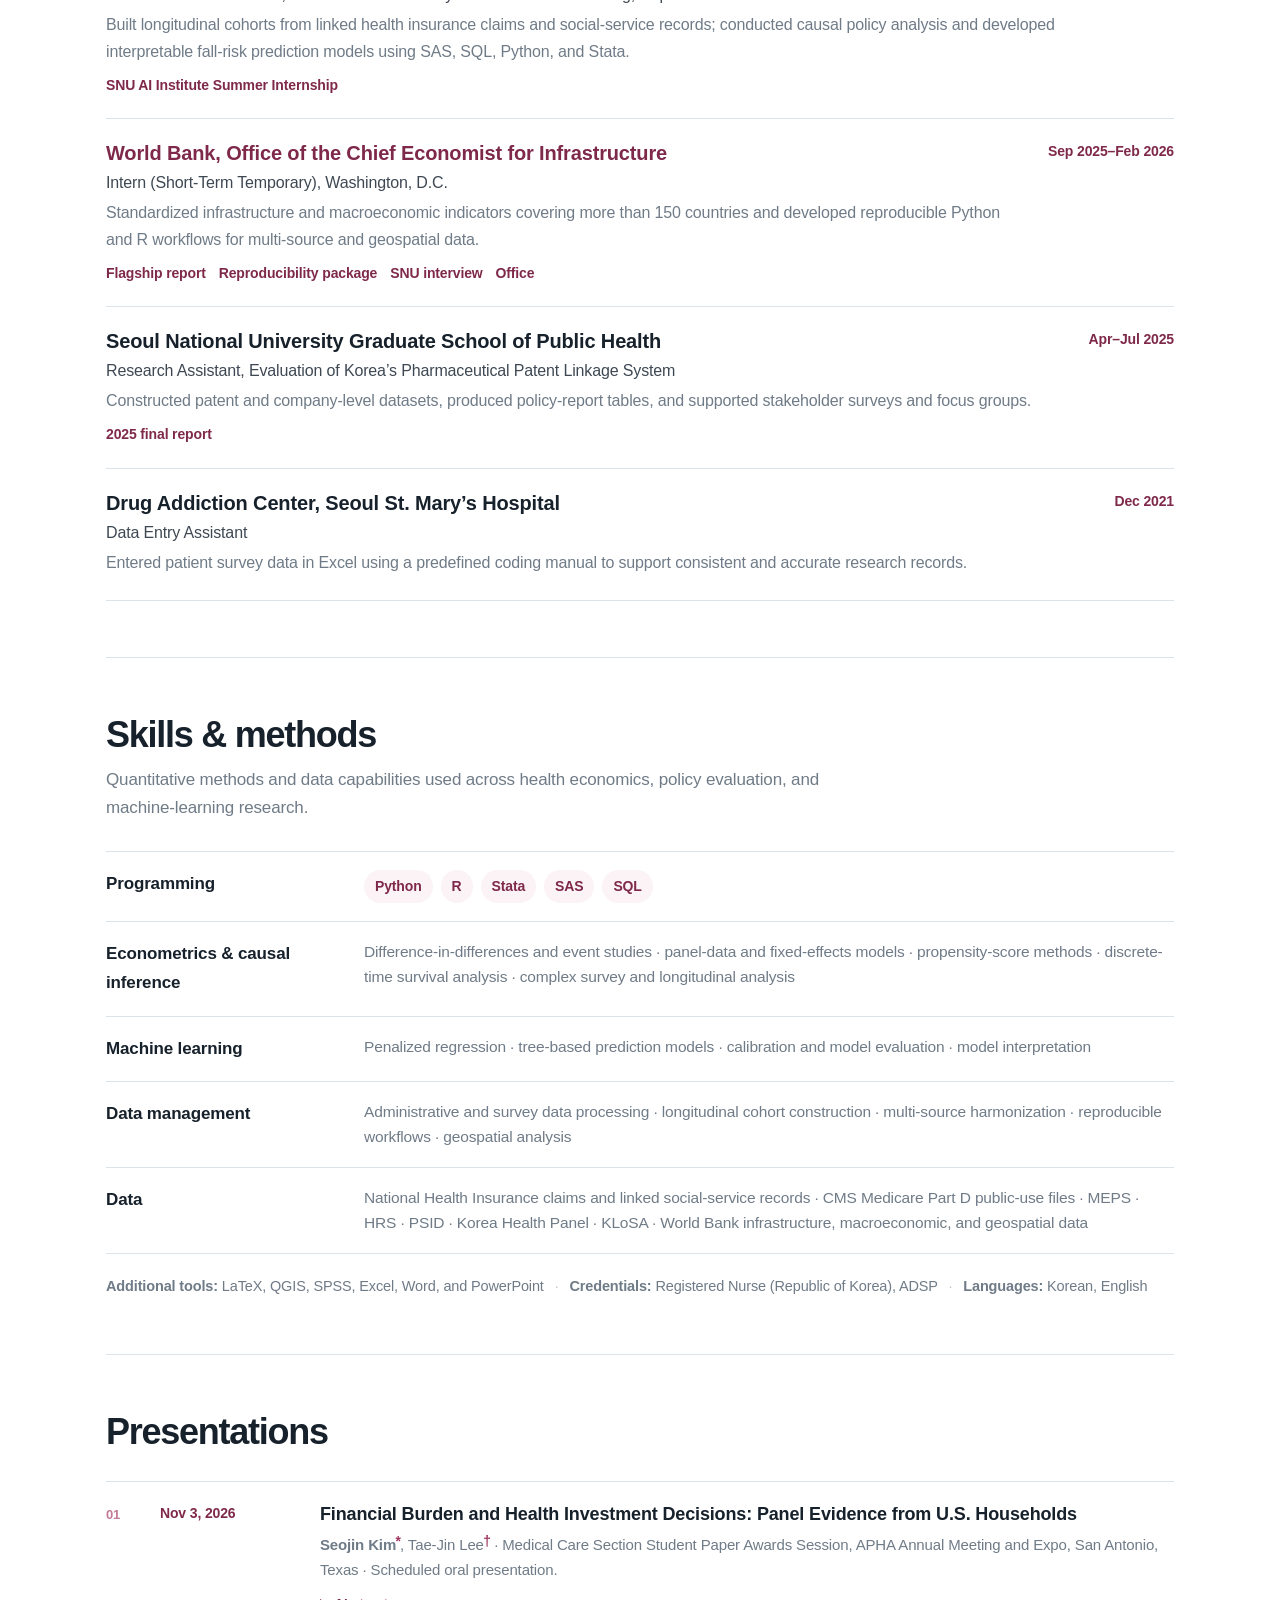
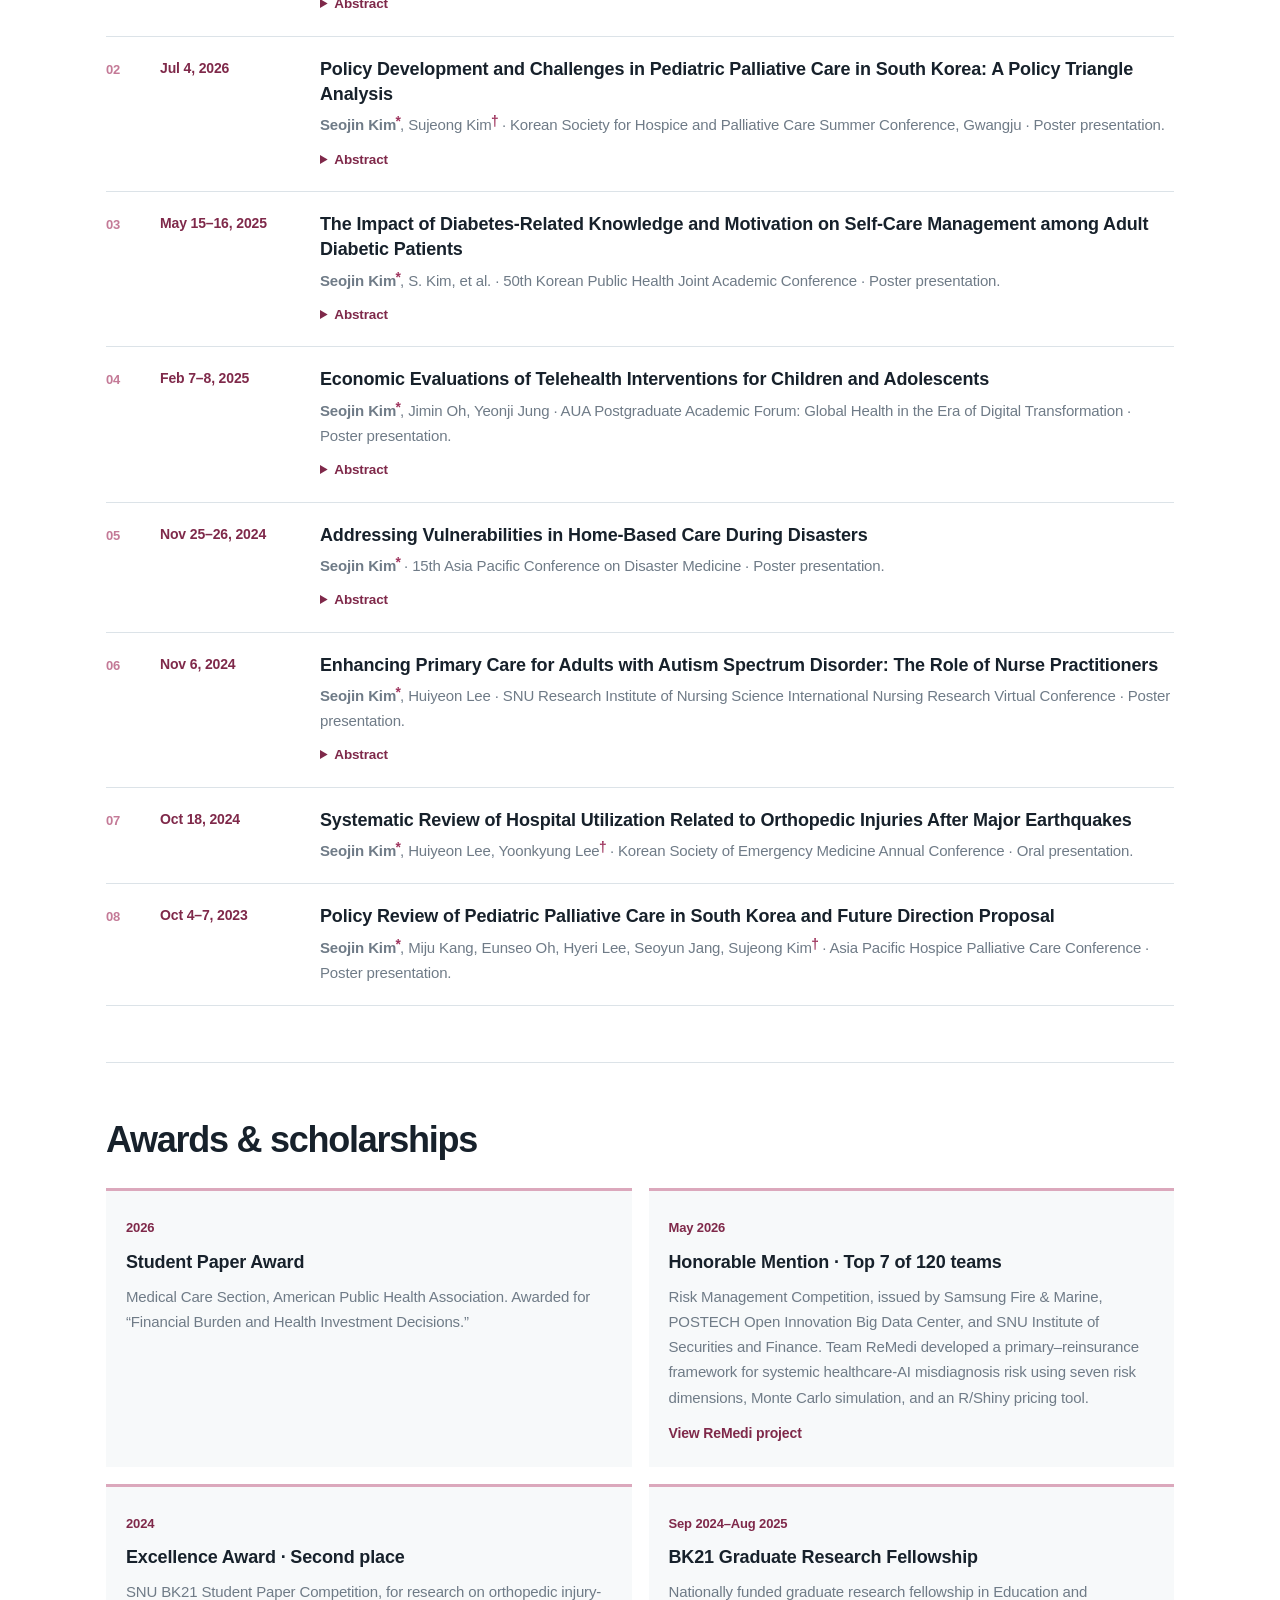
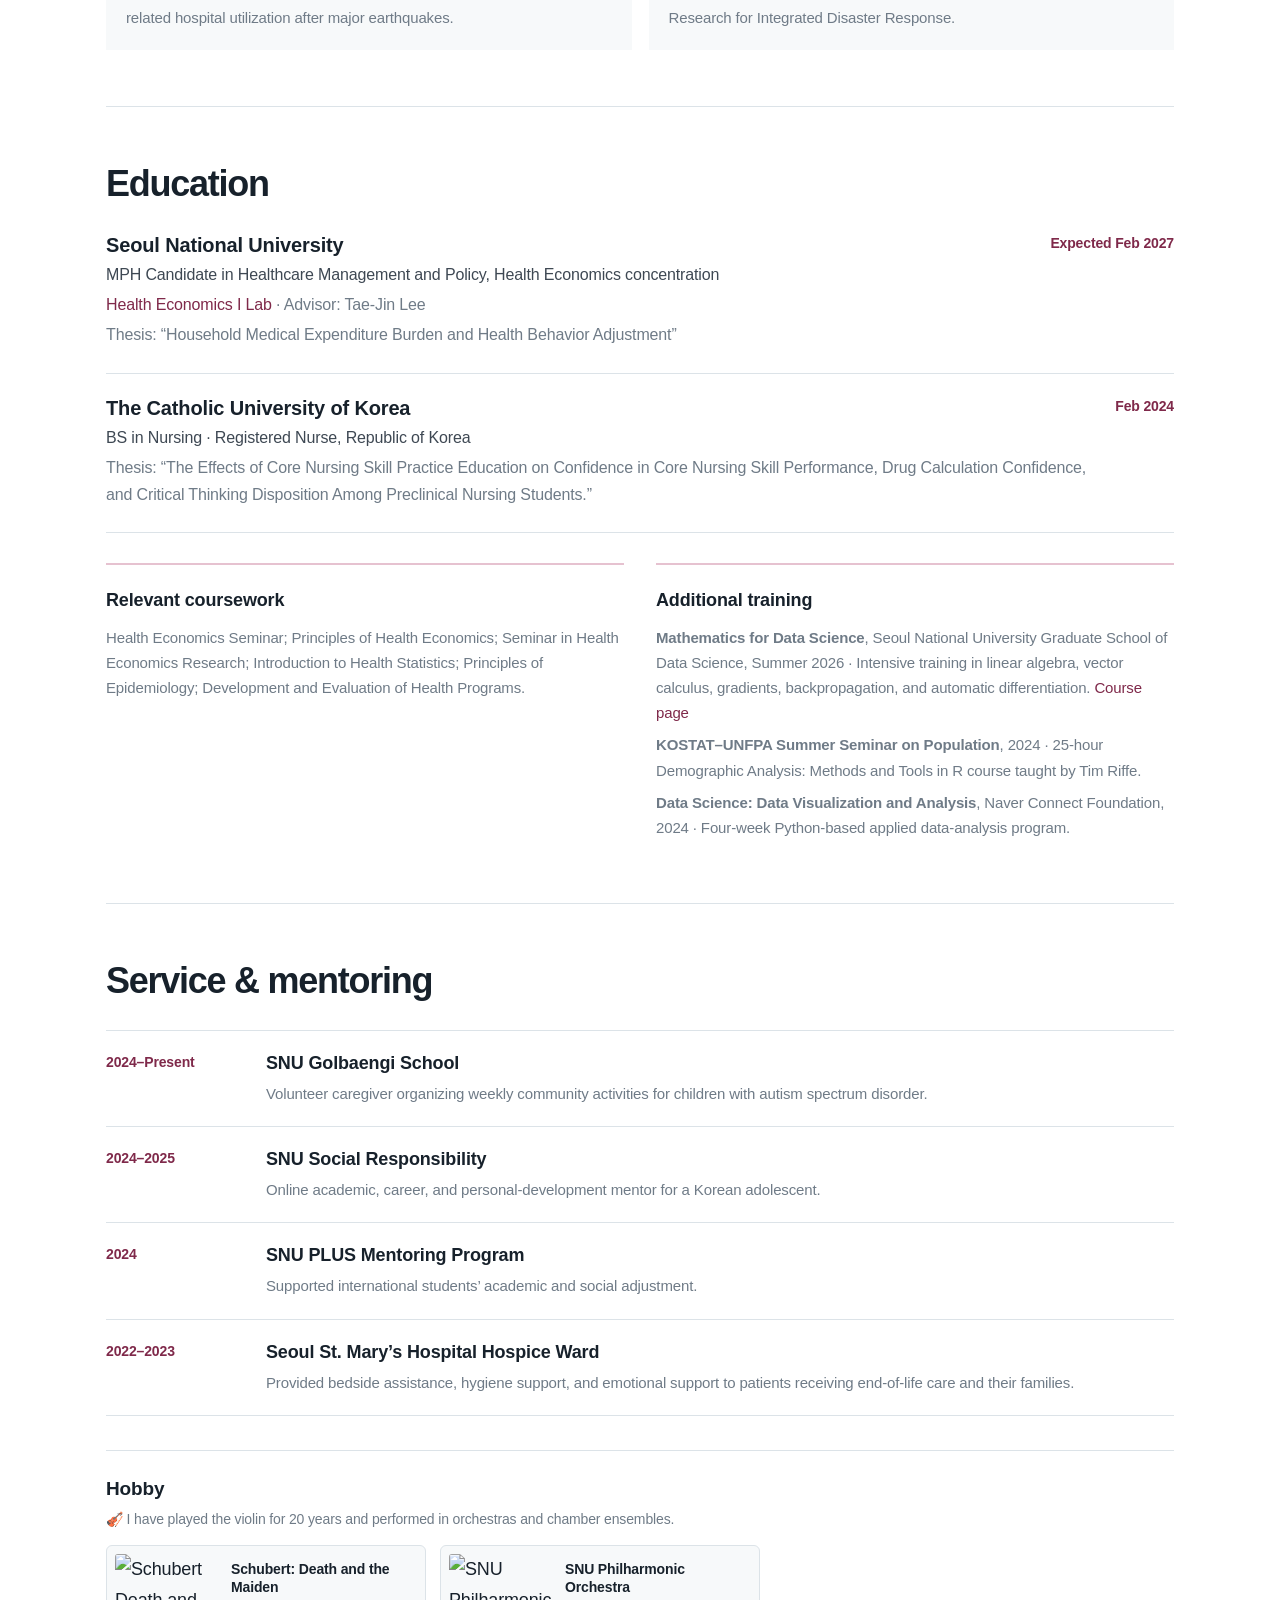
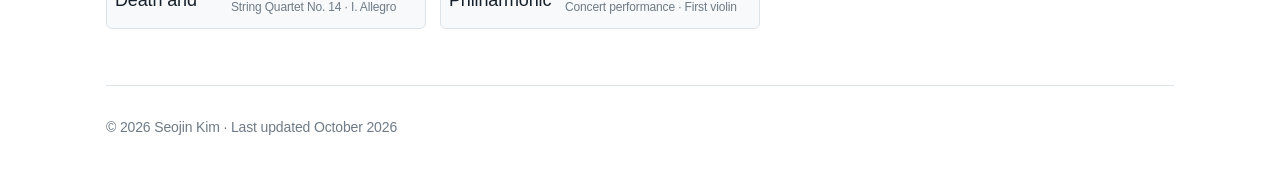
==== commit 8bf24234: "Update index.html" ====
--- a/index.html
+++ b/index.html
@@ -12,6 +12,7 @@
   <meta property="og:url" content="https://sznkim.github.io/">
   <meta property="og:image" content="https://sznkim.github.io/assets/images/profile.jpg">
   <title>Seojin Kim | Health Economics</title>
+
   <style>
 :root {
   --ink: #17212b;
@@ -40,7 +41,11 @@
 }
 a { color: var(--accent-dark); text-decoration: none; }
 a:hover { text-decoration: underline; text-underline-offset: 4px; }
-a:focus-visible { outline: 3px solid rgba(159,54,95,.3); outline-offset: 4px; border-radius: 3px; }
+a:focus-visible {
+  outline: 3px solid rgba(159,54,95,.3);
+  outline-offset: 4px;
+  border-radius: 3px;
+}
 img { max-width: 100%; }
 
 .site-header {
@@ -101,7 +106,11 @@
   font-weight: 700;
   white-space: nowrap;
 }
-.nav-cv:hover { color: #fff; background: var(--accent); text-decoration: none; }
+.nav-cv:hover {
+  color: #fff;
+  background: var(--accent);
+  text-decoration: none;
+}
 
 main { max-width: var(--max); margin: 0 auto; padding: 0 26px; }
 .hero {
@@ -147,7 +156,12 @@
   font-size: 19px;
   line-height: 1.66;
 }
-.action-links { display: flex; flex-wrap: wrap; gap: 10px; margin-top: 25px; }
+.action-links {
+  display: flex;
+  flex-wrap: wrap;
+  gap: 10px;
+  margin-top: 25px;
+}
 .action-links a {
   width: 44px;
   height: 44px;
@@ -161,7 +175,12 @@
   transition: transform .15s ease, border-color .15s ease, color .15s ease;
 }
 .action-links svg { width: 20px; height: 20px; fill: currentColor; }
-.action-links a:hover { border-color: var(--accent); color: var(--accent-dark); text-decoration: none; transform: translateY(-2px); }
+.action-links a:hover {
+  border-color: var(--accent);
+  color: var(--accent-dark);
+  text-decoration: none;
+  transform: translateY(-2px);
+}
 
 .section { padding: 56px 0; border-top: 1px solid var(--line); }
 .section-heading { max-width: 780px; margin-bottom: 28px; }
@@ -173,8 +192,18 @@
   letter-spacing: -.035em;
 }
 .section-intro { margin: 0; color: var(--muted); font-size: 17px; }
-.about-copy { max-width: 900px; margin: 0; font-size: 19px; line-height: 1.72; }
-.keywords { display: flex; flex-wrap: wrap; gap: 9px; margin-top: 24px; }
+.about-copy {
+  max-width: 900px;
+  margin: 0;
+  font-size: 19px;
+  line-height: 1.72;
+}
+.keywords {
+  display: flex;
+  flex-wrap: wrap;
+  gap: 9px;
+  margin-top: 24px;
+}
 .keyword {
   padding: 7px 12px;
   border-radius: 999px;
@@ -185,8 +214,19 @@
 }
 
 .news-list { border-top: 1px solid var(--line); }
-.news-list article { display: grid; grid-template-columns: 105px minmax(0,1fr); gap: 24px; padding: 16px 0; border-bottom: 1px solid var(--line); }
-.news-list time { color: var(--accent-dark); font-size: 14px; font-weight: 750; white-space: nowrap; }
+.news-list article {
+  display: grid;
+  grid-template-columns: 105px minmax(0,1fr);
+  gap: 24px;
+  padding: 16px 0;
+  border-bottom: 1px solid var(--line);
+}
+.news-list time {
+  color: var(--accent-dark);
+  font-size: 14px;
+  font-weight: 750;
+  white-space: nowrap;
+}
 .news-list p { margin: 0; font-size: 16px; }
 
 .featured-research { display: grid; gap: 18px; }
@@ -199,17 +239,62 @@
   border-radius: 8px;
   background: #fff;
 }
-.paper-card:first-child { border-color: #e2b5c6; background: linear-gradient(135deg,#fff 60%,#fdf5f8); }
-.paper-number { color: #c47a97; font-size: 13px; font-weight: 750; padding-top: 5px; }
-.paper-card h3 { margin: 0 0 6px; font-size: 22px; line-height: 1.35; letter-spacing: -.018em; }
+.paper-card:first-child {
+  border-color: #e2b5c6;
+  background: linear-gradient(135deg,#fff 60%,#fdf5f8);
+}
+.paper-number {
+  color: #c47a97;
+  font-size: 13px;
+  font-weight: 750;
+  padding-top: 5px;
+}
+.paper-card h3 {
+  margin: 0 0 6px;
+  font-size: 22px;
+  line-height: 1.35;
+  letter-spacing: -.018em;
+}
 .authors { margin: 0 0 8px; font-size: 15.5px; }
-.author-mark { position: relative; top: -.28em; display: inline-block; margin-left: -.04em; color: var(--accent); font-size: .92em; font-weight: 850; line-height: 1; vertical-align: baseline; letter-spacing: -.06em; }
-.status { margin: 0 0 14px; color: var(--accent-dark); font-size: 15px; font-weight: 650; }
-.paper-grid { display: grid; grid-template-columns: repeat(3,minmax(0,1fr)); gap: 18px; }
+.author-mark {
+  position: relative;
+  top: -.28em;
+  display: inline-block;
+  margin-left: -.04em;
+  color: var(--accent);
+  font-size: .92em;
+  font-weight: 850;
+  line-height: 1;
+  vertical-align: baseline;
+  letter-spacing: -.06em;
+}
+.status {
+  margin: 0 0 14px;
+  color: var(--accent-dark);
+  font-size: 15px;
+  font-weight: 650;
+}
+.paper-grid {
+  display: grid;
+  grid-template-columns: repeat(3,minmax(0,1fr));
+  gap: 18px;
+}
 .paper-detail { margin: 0; }
-.paper-detail dt { margin: 0 0 2px; color: var(--muted); font-size: 12px; font-weight: 750; letter-spacing: .06em; text-transform: uppercase; }
+.paper-detail dt {
+  margin: 0 0 2px;
+  color: var(--muted);
+  font-size: 12px;
+  font-weight: 750;
+  letter-spacing: .06em;
+  text-transform: uppercase;
+}
 .paper-detail dd { margin: 0; font-size: 15.5px; line-height: 1.55; }
-.paper-links { display: flex; flex-wrap: wrap; gap: 9px; margin-top: 17px; }
+.paper-links {
+  display: flex;
+  flex-wrap: wrap;
+  gap: 9px;
+  margin-top: 17px;
+}
 .paper-links a {
   padding: 6px 10px;
   border: 1px solid var(--line);
@@ -221,13 +306,29 @@
 
 .subsection-title { margin: 38px 0 12px; font-size: 21px; }
 .author-note { margin: -5px 0 13px; color: var(--muted); font-size: 13px; }
-.compact-list { margin: 0; padding: 0; list-style: none; border-top: 1px solid var(--line); }
+.compact-list {
+  margin: 0;
+  padding: 0;
+  list-style: none;
+  border-top: 1px solid var(--line);
+}
 .compact-list li { padding: 14px 0; border-bottom: 1px solid var(--line); }
 .compact-list strong { color: var(--ink); }
-.compact-list span { display: block; margin-top: 3px; color: var(--muted); font-size: 15px; }
+.compact-list span {
+  display: block;
+  margin-top: 3px;
+  color: var(--muted);
+  font-size: 15px;
+}
 
 .portfolio-list { border-top: 1px solid var(--line); }
-.portfolio-list article { display: grid; grid-template-columns: 54px minmax(0,1fr); gap: 18px; padding: 17px 0; border-bottom: 1px solid var(--line); }
+.portfolio-list article {
+  display: grid;
+  grid-template-columns: 54px minmax(0,1fr);
+  gap: 18px;
+  padding: 17px 0;
+  border-bottom: 1px solid var(--line);
+}
 .portfolio-list h4 { margin: 0 0 5px; font-size: 18px; line-height: 1.42; }
 .portfolio-list p { margin: 3px 0; }
 .portfolio-list .authors { font-size: 14.5px; }
@@ -245,81 +346,234 @@
 .timeline h3 { margin: 0 0 3px; font-size: 20px; line-height: 1.35; }
 .timeline p { margin: 3px 0; font-size: 16px; }
 .timeline .detail { color: var(--muted); }
-.timeline time { color: var(--accent-dark); font-size: 14px; font-weight: 650; white-space: nowrap; }
-.inline-links { display: flex; flex-wrap: wrap; gap: 13px; margin-top: 8px; font-size: 14px; font-weight: 650; }
+.timeline time {
+  color: var(--accent-dark);
+  font-size: 14px;
+  font-weight: 650;
+  white-space: nowrap;
+}
+.inline-links {
+  display: flex;
+  flex-wrap: wrap;
+  gap: 13px;
+  margin-top: 8px;
+  font-size: 14px;
+  font-weight: 650;
+}
 
 .capability-list { border-top: 1px solid var(--line); }
-.capability-list article { display: grid; grid-template-columns: 230px minmax(0,1fr); gap: 28px; padding: 18px 0; border-bottom: 1px solid var(--line); }
+.capability-list article {
+  display: grid;
+  grid-template-columns: 230px minmax(0,1fr);
+  gap: 28px;
+  padding: 18px 0;
+  border-bottom: 1px solid var(--line);
+}
 .capability-list h3 { margin: 0; font-size: 17px; }
-.capability-list p { margin: 0; color: var(--muted); font-size: 15.5px; line-height: 1.58; }
+.capability-list p {
+  margin: 0;
+  color: var(--muted);
+  font-size: 15.5px;
+  line-height: 1.58;
+}
 .skill-pills { display: flex; flex-wrap: wrap; gap: 8px; }
-.skill-pills span { padding: 5px 11px; border-radius: 999px; background: var(--accent-soft); color: var(--accent-dark); font-size: 14px; font-weight: 750; }
+.skill-pills span {
+  padding: 5px 11px;
+  border-radius: 999px;
+  background: var(--accent-soft);
+  color: var(--accent-dark);
+  font-size: 14px;
+  font-weight: 750;
+}
 .secondary-skills { margin: 20px 0 0; color: var(--muted); font-size: 14.5px; }
 .secondary-skills span { margin: 0 7px; color: #c1c8ce; }
 
 .record-list { border-top: 1px solid var(--line); }
-.record-list article { display: grid; grid-template-columns: 34px 140px minmax(0,1fr); gap: 20px; padding: 20px 0; border-bottom: 1px solid var(--line); }
-.record-number { color: #c47a97; font-size: 13px; font-weight: 800; padding-top: 2px; }
+.record-list article {
+  display: grid;
+  grid-template-columns: 34px 140px minmax(0,1fr);
+  gap: 20px;
+  padding: 20px 0;
+  border-bottom: 1px solid var(--line);
+}
+.record-number {
+  color: #c47a97;
+  font-size: 13px;
+  font-weight: 800;
+  padding-top: 2px;
+}
 .record-list time { color: var(--accent-dark); font-size: 14px; font-weight: 700; }
 .record-list h3 { margin: 0 0 5px; font-size: 18px; line-height: 1.4; }
 .record-list p { margin: 0; color: var(--muted); font-size: 15px; }
 .service-list article { grid-template-columns: 140px minmax(0,1fr); }
 .abstract-toggle { margin-top: 11px; }
-.abstract-toggle summary { width: max-content; cursor: pointer; color: var(--accent-dark); font-size: 13.5px; font-weight: 750; }
-.abstract-toggle summary:hover { text-decoration: underline; text-underline-offset: 3px; }
-.abstract-body { margin-top: 9px; padding: 13px 15px; border-left: 3px solid #e1b5c6; background: var(--accent-soft); }
-.abstract-body p { margin: 0 0 9px; color: var(--muted); font-size: 14px; line-height: 1.62; }
+.abstract-toggle summary {
+  width: max-content;
+  cursor: pointer;
+  color: var(--accent-dark);
+  font-size: 13.5px;
+  font-weight: 750;
+}
+.abstract-toggle summary:hover {
+  text-decoration: underline;
+  text-underline-offset: 3px;
+}
+.abstract-body {
+  margin-top: 9px;
+  padding: 13px 15px;
+  border-left: 3px solid #e1b5c6;
+  background: var(--accent-soft);
+}
+.abstract-body p {
+  margin: 0 0 9px;
+  color: var(--muted);
+  font-size: 14px;
+  line-height: 1.62;
+}
 .abstract-body p:last-child { margin-bottom: 0; }
 .abstract-body a { font-size: 14px; font-weight: 750; }
 
-.award-grid { display: grid; grid-template-columns: repeat(2,minmax(0,1fr)); gap: 17px; }
-.award-grid article { padding: 20px; border-top: 3px solid #dba8bc; background: var(--surface); }
+.award-grid {
+  display: grid;
+  grid-template-columns: repeat(2,minmax(0,1fr));
+  gap: 17px;
+}
+.award-grid article {
+  padding: 20px;
+  border-top: 3px solid #dba8bc;
+  background: var(--surface);
+}
 .award-grid h3 { margin: 5px 0 7px; font-size: 18px; }
 .award-grid p { margin: 0; color: var(--muted); font-size: 15px; }
 .award-grid .date { color: var(--accent-dark); font-size: 13px; font-weight: 700; }
-.award-link { display: inline-block; margin-top: 12px; font-size: 14px; font-weight: 750; }
-
-.two-column-details { display: grid; grid-template-columns: 1fr 1fr; gap: 32px; margin-top: 30px; }
-.two-column-details > div { padding-top: 20px; border-top: 2px solid #e6c2d0; }
+.award-link {
+  display: inline-block;
+  margin-top: 12px;
+  font-size: 14px;
+  font-weight: 750;
+}
+
+.two-column-details {
+  display: grid;
+  grid-template-columns: 1fr 1fr;
+  gap: 32px;
+  margin-top: 30px;
+}
+.two-column-details > div {
+  padding-top: 20px;
+  border-top: 2px solid #e6c2d0;
+}
 .two-column-details h3 { margin: 0 0 9px; font-size: 18px; }
 .two-column-details p { margin: 7px 0; color: var(--muted); font-size: 15px; }
 
-.signals { display: grid; grid-template-columns: repeat(3,minmax(0,1fr)); gap: 18px; }
-.signal { padding: 20px; border-top: 3px solid #dba8bc; background: var(--surface); }
+.signals {
+  display: grid;
+  grid-template-columns: repeat(3,minmax(0,1fr));
+  gap: 18px;
+}
+.signal {
+  padding: 20px;
+  border-top: 3px solid #dba8bc;
+  background: var(--surface);
+}
 .signal h3 { margin: 0 0 7px; font-size: 18px; }
 .signal p { margin: 0; color: var(--muted); font-size: 15.5px; }
-.signal .date { display: block; margin-top: 8px; color: var(--accent-dark); font-size: 13px; font-weight: 700; }
+.signal .date {
+  display: block;
+  margin-top: 8px;
+  color: var(--accent-dark);
+  font-size: 13px;
+  font-weight: 700;
+}
 
 .more-grid { display: grid; grid-template-columns: 1fr 1fr; gap: 40px; }
 .more-grid h3 { margin: 0 0 12px; font-size: 20px; }
 .plain-list { margin: 0; padding-left: 20px; }
 .plain-list li { margin: 8px 0; }
-.skills-line { margin: 28px 0 0; padding-top: 20px; border-top: 1px solid var(--line); font-size: 16px; }
+.skills-line {
+  margin: 28px 0 0;
+  padding-top: 20px;
+  border-top: 1px solid var(--line);
+  font-size: 16px;
+}
 .skills-line strong { color: var(--ink); }
 .outside { margin: 25px 0 0; color: var(--muted); font-size: 15px; }
-.hobby-heading { margin-top: 34px; padding-top: 22px; border-top: 1px solid var(--line); }
+.hobby-heading {
+  margin-top: 34px;
+  padding-top: 22px;
+  border-top: 1px solid var(--line);
+}
 .hobby-heading h3 { margin: 0 0 3px; font-size: 19px; }
 .hobby-heading p { margin: 0; color: var(--muted); font-size: 14px; }
-.music-grid { display: grid; grid-template-columns: repeat(2,minmax(0,320px)); gap: 14px; margin-top: 14px; }
-.music-card { display: grid; grid-template-columns: 104px minmax(0,1fr); gap: 12px; align-items: center; padding: 8px; border: 1px solid var(--line); border-radius: 6px; color: var(--ink); background: var(--surface); }
+.music-grid {
+  display: grid;
+  grid-template-columns: repeat(2,minmax(0,320px));
+  gap: 14px;
+  margin-top: 14px;
+}
+.music-card {
+  display: grid;
+  grid-template-columns: 104px minmax(0,1fr);
+  gap: 12px;
+  align-items: center;
+  padding: 8px;
+  border: 1px solid var(--line);
+  border-radius: 6px;
+  color: var(--ink);
+  background: var(--surface);
+}
 .music-card:hover { border-color: #d49ab1; text-decoration: none; }
-.music-card img { width: 104px; height: 66px; border-radius: 3px; object-fit: cover; }
+.music-card img {
+  width: 104px;
+  height: 66px;
+  border-radius: 3px;
+  object-fit: cover;
+}
 .music-card strong { display: block; font-size: 14px; line-height: 1.3; }
-.music-card small { display: block; margin-top: 3px; color: var(--muted); font-size: 12px; line-height: 1.35; }
-footer { padding: 30px 0 48px; border-top: 1px solid var(--line); color: var(--muted); font-size: 14px; }
+.music-card small {
+  display: block;
+  margin-top: 3px;
+  color: var(--muted);
+  font-size: 12px;
+  line-height: 1.35;
+}
+footer {
+  padding: 30px 0 48px;
+  border-top: 1px solid var(--line);
+  color: var(--muted);
+  font-size: 14px;
+}
 
 .paper-page main { max-width: 900px; }
 .paper-hero { padding: 72px 0 46px; }
-.paper-hero .back { display: inline-block; margin-bottom: 25px; font-size: 15px; font-weight: 650; }
-.paper-hero h1 { font-size: clamp(38px,5vw,58px); line-height: 1.12; letter-spacing: -.045em; }
+.paper-hero .back {
+  display: inline-block;
+  margin-bottom: 25px;
+  font-size: 15px;
+  font-weight: 650;
+}
+.paper-hero h1 {
+  font-size: clamp(38px,5vw,58px);
+  line-height: 1.12;
+  letter-spacing: -.045em;
+}
 .paper-hero .authors { margin-top: 18px; font-size: 17px; }
 .paper-hero .status { margin-top: 8px; }
 .paper-section { padding: 34px 0; border-top: 1px solid var(--line); }
 .paper-section h2 { margin: 0 0 12px; font-size: 25px; }
 .paper-section p { margin: 0; }
-.fact-grid { display: grid; grid-template-columns: repeat(2,minmax(0,1fr)); gap: 20px; }
+.fact-grid {
+  display: grid;
+  grid-template-columns: repeat(2,minmax(0,1fr));
+  gap: 20px;
+}
 .fact { padding: 18px; background: var(--surface); }
-.fact strong { display: block; margin-bottom: 5px; color: var(--ink); font-size: 14px; }
+.fact strong {
+  display: block;
+  margin-bottom: 5px;
+  color: var(--ink);
+  font-size: 14px;
+}
 
 @media (max-width: 900px) {
   .nav-shell { grid-template-columns: auto minmax(0,1fr); gap: 22px; }
@@ -333,9 +587,18 @@
 @media (max-width: 680px) {
   html { scroll-padding-top: 120px; }
   body { font-size: 17px; }
-  .nav-shell { grid-template-columns: 1fr; gap: 5px; padding: 10px 18px 7px; }
+  .nav-shell {
+    grid-template-columns: 1fr;
+    gap: 5px;
+    padding: 10px 18px 7px;
+  }
   .brand { font-size: 18px; }
-  .primary-nav { justify-content: flex-start; gap: 23px; margin: 0 -18px; padding: 0 18px 3px; }
+  .primary-nav {
+    justify-content: flex-start;
+    gap: 23px;
+    margin: 0 -18px;
+    padding: 0 18px 3px;
+  }
   .primary-nav a { font-size: 15px; }
   main { padding: 0 19px; }
   .hero { grid-template-columns: 1fr; gap: 25px; padding: 34px 0 39px; }
@@ -345,15 +608,28 @@
   .hero-summary, .about-copy { font-size: 17.5px; }
   .section { padding: 43px 0; }
   .section h2 { font-size: 31px; }
-  .paper-card { grid-template-columns: 34px minmax(0,1fr); gap: 10px; padding: 20px 15px; }
+  .paper-card {
+    grid-template-columns: 34px minmax(0,1fr);
+    gap: 10px;
+    padding: 20px 15px;
+  }
   .paper-card h3 { font-size: 19px; }
-  .portfolio-list article { grid-template-columns: 34px minmax(0,1fr); gap: 10px; }
+  .portfolio-list article {
+    grid-template-columns: 34px minmax(0,1fr);
+    gap: 10px;
+  }
   .news-list article { grid-template-columns: 1fr; gap: 3px; }
   .timeline article { grid-template-columns: 1fr; gap: 4px; }
   .timeline time { grid-row: 1; }
-  .more-grid, .fact-grid, .award-grid, .two-column-details { grid-template-columns: 1fr; gap: 16px; }
+  .more-grid, .fact-grid, .award-grid, .two-column-details {
+    grid-template-columns: 1fr;
+    gap: 16px;
+  }
   .capability-list article { grid-template-columns: 1fr; gap: 7px; }
-  .record-list article { grid-template-columns: 28px minmax(0,1fr); gap: 4px 9px; }
+  .record-list article {
+    grid-template-columns: 28px minmax(0,1fr);
+    gap: 4px 9px;
+  }
   .record-list time { grid-column: 2; }
   .record-list article > div { grid-column: 2; }
   .service-list article { grid-template-columns: 1fr; gap: 4px; }
@@ -362,10 +638,12 @@
 }
   </style>
 </head>
+
 <body>
   <header class="site-header">
     <div class="nav-shell">
       <a class="brand" href="#top">Seojin Kim</a>
+
       <nav class="primary-nav" aria-label="Primary navigation">
         <a href="#about">About</a>
         <a href="#news">News</a>
@@ -376,22 +654,60 @@
         <a href="#awards">Awards</a>
         <a href="#education">Education</a>
       </nav>
-      <a class="nav-cv" href="assets/files/Seojin_Kim_CV.pdf" target="_blank" rel="noopener">CV</a>
+
+      <a class="nav-cv"
+         href="assets/files/Seojin_Kim_CV.pdf"
+         target="_blank"
+         rel="noopener">CV</a>
     </div>
   </header>
 
   <main>
     <section id="top" class="hero">
-      <img class="portrait" src="assets/images/profile.jpg" alt="Portrait of Seojin Kim">
+      <img class="portrait"
+           src="assets/images/profile.jpg"
+           alt="Portrait of Seojin Kim">
+
       <div>
         <p class="eyebrow">Health Economics · Applied Microeconometrics · Health Policy</p>
         <h1>Seojin Kim</h1>
-        <p class="subtitle">MPH Candidate in Health Policy &amp; Management (Health Economics)<br>Seoul National University Graduate School of Public Health</p>
-        <p class="hero-summary">I study how health shocks and policy changes shape household healthcare use, economic decisions, and socioeconomic inequality. I use longitudinal surveys and large-scale administrative data to examine how these effects unfold across family members and over time.</p>
+        <p class="subtitle">
+          MPH Candidate in Health Policy &amp; Management (Health Economics)<br>
+          Seoul National University Graduate School of Public Health
+        </p>
+
+        <p class="hero-summary">
+          I study how health shocks and policy changes shape household healthcare use, economic decisions, and socioeconomic inequality. I use longitudinal surveys and large-scale administrative data to examine how these effects unfold across family members and over time.
+        </p>
+
         <div class="action-links" aria-label="Contact and profile links">
-          <a href="assets/files/Seojin_Kim_CV.pdf" target="_blank" rel="noopener" aria-label="View curriculum vitae" title="CV"><svg viewBox="0 0 24 24" aria-hidden="true"><path d="M14 2H6a2 2 0 0 0-2 2v16a2 2 0 0 0 2 2h12a2 2 0 0 0 2-2V8l-6-6Zm1 3.5L18.5 9H15V5.5ZM8 13h8v1.5H8V13Zm0 3h8v1.5H8V16Zm0-6h4v1.5H8V10Z"/></svg></a>
-          <a href="mailto:seojinkim@snu.ac.kr" aria-label="Email Seojin Kim" title="Email"><svg viewBox="0 0 24 24" aria-hidden="true"><path d="M20 4H4a2 2 0 0 0-2 2v12a2 2 0 0 0 2 2h16a2 2 0 0 0 2-2V6a2 2 0 0 0-2-2Zm0 4-8 5-8-5V6l8 5 8-5v2Z"/></svg></a>
-          <a href="https://github.com/sznkim" target="_blank" rel="noopener" aria-label="Seojin Kim on GitHub" title="GitHub"><svg viewBox="0 0 24 24" aria-hidden="true"><path d="M12 .7a11.5 11.5 0 0 0-3.64 22.41c.58.1.79-.25.79-.56v-2.22c-3.22.7-3.9-1.37-3.9-1.37-.52-1.34-1.28-1.7-1.28-1.7-1.05-.72.08-.7.08-.7 1.16.08 1.77 1.19 1.77 1.19 1.03 1.77 2.7 1.26 3.36.96.1-.75.4-1.26.73-1.55-2.57-.29-5.27-1.28-5.27-5.69 0-1.26.45-2.28 1.19-3.09-.12-.29-.52-1.47.11-3.05 0 0 .97-.31 3.16 1.18a10.9 10.9 0 0 1 5.76 0c2.2-1.49 3.16-1.18 3.16-1.18.63 1.58.23 2.76.11 3.05.74.81 1.19 1.83 1.19 3.09 0 4.42-2.71 5.39-5.29 5.68.42.36.79 1.07.79 2.16v3.2c0 .31.21.67.8.56A11.5 11.5 0 0 0 12 .7Z"/></svg></a>
+          <a href="assets/files/Seojin_Kim_CV.pdf"
+             target="_blank"
+             rel="noopener"
+             aria-label="View curriculum vitae"
+             title="CV">
+            <svg viewBox="0 0 24 24" aria-hidden="true">
+              <path d="M14 2H6a2 2 0 0 0-2 2v16a2 2 0 0 0 2 2h12a2 2 0 0 0 2-2V8l-6-6Zm1 3.5L18.5 9H15V5.5ZM8 13h8v1.5H8V13Zm0 3h8v1.5H8V16Zm0-6h4v1.5H8V10Z"/>
+            </svg>
+          </a>
+
+          <a href="mailto:seojinkim@snu.ac.kr"
+             aria-label="Email Seojin Kim"
+             title="Email">
+            <svg viewBox="0 0 24 24" aria-hidden="true">
+              <path d="M20 4H4a2 2 0 0 0-2 2v12a2 2 0 0 0 2 2h16a2 2 0 0 0 2-2V6a2 2 0 0 0-2-2Zm0 4-8 5-8-5V6l8 5 8-5v2Z"/>
+            </svg>
+          </a>
+
+          <a href="https://github.com/sznkim"
+             target="_blank"
+             rel="noopener"
+             aria-label="Seojin Kim on GitHub"
+             title="GitHub">
+            <svg viewBox="0 0 24 24" aria-hidden="true">
+              <path d="M12 .7a11.5 11.5 0 0 0-3.64 22.41c.58.1.79-.25.79-.56v-2.22c-3.22.7-3.9-1.37-3.9-1.37-.52-1.34-1.28-1.7-1.28-1.7-1.05-.72.08-.7.08-.7 1.16.08 1.77 1.19 1.77 1.19 1.03 1.77 2.7 1.26 3.36.96.1-.75.4-1.26.73-1.55-2.57-.29-5.27-1.28-5.27-5.69 0-1.26.45-2.28 1.19-3.09-.12-.29-.52-1.47.11-3.05 0 0 .97-.31 3.16 1.18a10.9 10.9 0 0 1 5.76 0c2.2-1.49 3.16-1.18 3.16-1.18.63 1.58.23 2.76.11 3.05.74.81 1.19 1.83 1.19 3.09 0 4.42-2.71 5.39-5.29 5.68.42.36.79 1.07.79 2.16v3.2c0 .31.21.67.8.56A11.5 11.5 0 0 0 12 .7Z"/>
+            </svg>
+          </a>
         </div>
       </div>
     </section>
@@ -400,96 +716,336 @@
       <div class="section-heading">
         <h2>About</h2>
       </div>
-      <p class="about-copy">I am an MPH candidate at Seoul National University’s Graduate School of Public Health and a researcher in the <a href="https://sites.google.com/snu.ac.kr/snu-gsph-he1/" target="_blank" rel="noopener">Health Economics I Lab</a>. My research focuses on household responses to health shocks: how families adjust healthcare use, caregiving, work, and financial resources, and how health and social policies alter those responses. I am particularly interested in older households and couples as settings in which health risks, care responsibilities, and economic consequences extend beyond the individual directly affected. Methodologically, I work with panel and administrative data and seek to develop rigorous causal research designs for dynamic and heterogeneous policy effects.</p>
+
+      <p class="about-copy">
+        I am an MPH candidate at Seoul National University’s Graduate School of Public Health and a researcher in the
+        <a href="https://sites.google.com/snu.ac.kr/snu-gsph-he1/"
+           target="_blank"
+           rel="noopener">Health Economics I Lab</a>.
+        My research focuses on household responses to health shocks: how families adjust healthcare use, caregiving, work, and financial resources, and how health and social policies alter those responses. I am particularly interested in older households and couples as settings in which health risks, care responsibilities, and economic consequences extend beyond the individual directly affected. Methodologically, I work with panel and administrative data and seek to develop rigorous causal research designs for dynamic and heterogeneous policy effects.
+      </p>
+
       <div class="keywords" aria-label="Research areas">
+        <span class="keyword">Health Economics</span>
         <span class="keyword">Aging and Health</span>
         <span class="keyword">Financial resilience and Behavioral Response</span>
         <span class="keyword">Household health shocks</span>
+        <span class="keyword">Health Policy</span>
       </div>
     </section>
 
     <section id="news" class="section">
-      <div class="section-heading"><h2>News</h2></div>
+      <div class="section-heading">
+        <h2>News</h2>
+      </div>
+
       <div class="news-list">
-         <article><time>Aug 2026</time><p>Completed a research internship at the  <strong>Seoul National University AI Institute</strong>.</p></article>
-        <article><time>Jul 2026</time><p>Interviewed for the official SNU News article <a href="https://en.snu.ac.kr/snunow/snu_media/news?md=v&amp;bbsidx=173021" target="_blank" rel="noopener">“SNU Internship Programs Connecting Students to the Field”</a> about my World Bank internship experience.</p></article>
-        <article><time>Jul 2026</time><p>Started a summer research internship at the <a href="https://aiis.snu.ac.kr/" target="_blank" rel="noopener">Seoul National University AI Institute</a>, conducting causal-inference and machine-learning research with linked health and social-service administrative data.</p></article>
-        <article><time>Jul 2026</time><p>Selected for the <strong>APHA Medical Care Section Student Paper Awards Session</strong> for “Financial Burden and Health Investment Decisions.”</p></article>
-        <article><time>May 2026</time><p>Received an <strong>Honorable Mention</strong> as one of seven finalist teams selected from 120 teams in the Risk Management Competition.</p></article>
-        <article><time>Feb 2026</time><p>Completed a research internship in the <strong>World Bank Office of the Chief Economist for Infrastructure</strong>.</p></article>
+        <article>
+          <time>2026</time>
+          <p>
+            My paper on income-related disparities in recovery and recurrence after catastrophic health expenditure was published in
+            <strong>The Korean Journal of Health Economics and Policy</strong>.
+            <a href="https://www.kci.go.kr/kciportal/ci/sereArticleSearch/ciSereArtiView.kci?sereArticleSearchBean.artiId=ART003386027"
+               target="_blank"
+               rel="noopener">View journal article</a>
+          </p>
+        </article>
+
+        <article>
+          <time>Sep 2026</time>
+          <p>
+            Started as a <strong>Research Assistant at Seoul National University’s Center for Social Policy &amp; Innovation AI Modeling</strong>, continuing research on dementia, falls, and ICT-based care services.
+          </p>
+        </article>
+
+        <article>
+          <time>Aug 2026</time>
+          <p>Completed a research internship at the <strong>Seoul National University AI Institute</strong>.</p>
+        </article>
+
+        <article>
+          <time>Jul 2026</time>
+          <p>
+            Interviewed for the official SNU News article
+            <a href="https://en.snu.ac.kr/snunow/snu_media/news?md=v&amp;bbsidx=173021"
+               target="_blank"
+               rel="noopener">“SNU Internship Programs Connecting Students to the Field”</a>
+            about my World Bank internship experience.
+          </p>
+        </article>
+
+        <article>
+          <time>Jul 2026</time>
+          <p>
+            Started a summer research internship at the
+            <a href="https://aiis.snu.ac.kr/" target="_blank" rel="noopener">Seoul National University AI Institute</a>,
+            conducting causal-inference and machine-learning research with linked health and social-service administrative data.
+          </p>
+        </article>
+
+        <article>
+          <time>Jul 2026</time>
+          <p>
+            Selected for the <strong>APHA Medical Care Section Student Paper Awards Session</strong>
+            for “Financial Burden and Health Investment Decisions.”
+          </p>
+        </article>
+
+        <article>
+          <time>May 2026</time>
+          <p>
+            Received an <strong>Honorable Mention</strong> as one of seven finalist teams selected from 120 teams in the Risk Management Competition.
+          </p>
+        </article>
+
+        <article>
+          <time>Feb 2026</time>
+          <p>Completed a research internship in the <strong>World Bank Office of the Chief Economist for Infrastructure</strong>.</p>
+        </article>
       </div>
     </section>
 
     <section id="research" class="section">
       <div class="section-heading">
         <h2>Research</h2>
-        <p class="section-intro">Selected papers on medical expenditure, household responses to health shocks, and inequality. Each project is summarized by its question, data, and empirical approach.</p>
-      </div>
-
-        <article class="paper-card">
-          <div class="paper-number">02</div>
-          <div>
-            <h3>Income-Related Disparities in Recovery and Recurrence After Catastrophic Health Expenditure</h3>
-            <p class="authors"><strong>Seojin Kim<sup class="author-mark">*</sup></strong>, Tae-Jin Lee<sup class="author-mark">†</sup></p>
-            <p class="status"> <strong>Accepted, The Korean Journal of Health Economics and Policy</strong></p>
-            <dl class="paper-grid">
-              <div class="paper-detail"><dt>Question</dt><dd>Who recovers from catastrophic health expenditure, and who experiences recurrence?</dd></div>
-              <div class="paper-detail"><dt>Data</dt><dd>Korea Health Panel.</dd></div>
-              <div class="paper-detail"><dt>Approach</dt><dd>Discrete-time survival analysis of recovery and recurrent financial hardship by income.</dd></div>
-            </dl>
-            <div class="paper-links"><a href="research/catastrophic-expenditure/index.html">Project summary</a></div>
-          </div>
-        </article>
-
-        <article class="paper-card">
-          <div class="paper-number">03</div>
-          <div>
-            <h3>Private Health Insurance Transitions Around First Observed Spousal Hospitalization in Korea</h3>
-            <p class="authors"><strong>Seojin Kim<sup class="author-mark">*†</sup></strong>, Jimin Oh, Yeonji Jung</p>
-            <p class="status"> <strong>Under Review, Health Economics Review</strong></p>
-            <dl class="paper-grid">
-              <div class="paper-detail"><dt>Question</dt><dd>Does a spouse’s health shock change the other spouse’s private health insurance decision?</dd></div>
-              <div class="paper-detail"><dt>Data</dt><dd>Korean Longitudinal Study of Aging.</dd></div>
-              <div class="paper-detail"><dt>Approach</dt><dd>Longitudinal event-time analysis around first observed spousal hospitalization.</dd></div>
-            </dl>
-            <div class="paper-links"><a href="research/spousal-hospitalization/index.html">Project summary</a></div>
-          </div>
-        </article>
-      </div>
+        <p class="section-intro">
+          Selected papers on medical expenditure, insurance markets, household responses to health shocks, and aging. Featured projects are summarized by their question, data, and empirical approach.
+        </p>
+      </div>
+
+      <h3 class="subsection-title">Publications &amp; papers under review</h3>
 
       <div class="featured-research">
         <article class="paper-card">
           <div class="paper-number">01</div>
+
+          <div>
+            <h3>Income-Related Disparities in Recovery and Recurrence After Catastrophic Health Expenditure: A Longitudinal Analysis of the Korea Health Panel, 2011–2018</h3>
+
+            <p class="authors">
+              <strong>Seojin Kim<sup class="author-mark">*</sup></strong>,
+              Tae-Jin Lee<sup class="author-mark">†</sup>
+            </p>
+
+            <p class="status">
+              <strong>Published · The Korean Journal of Health Economics and Policy, 32(3), 1–30 (2026)</strong>
+            </p>
+
+            <dl class="paper-grid">
+              <div class="paper-detail">
+                <dt>Question</dt>
+                <dd>Who recovers from catastrophic health expenditure, and who experiences recurrence?</dd>
+              </div>
+              <div class="paper-detail">
+                <dt>Data</dt>
+                <dd>Korea Health Panel, 2011–2018.</dd>
+              </div>
+              <div class="paper-detail">
+                <dt>Approach</dt>
+                <dd>Discrete-time survival analysis of recovery and recurrent financial hardship by income.</dd>
+              </div>
+            </dl>
+
+            <div class="paper-links">
+              <a href="research/catastrophic-expenditure/index.html">Project summary</a>
+              <a href="https://www.kci.go.kr/kciportal/ci/sereArticleSearch/ciSereArtiView.kci?sereArticleSearchBean.artiId=ART003386027"
+                 target="_blank"
+                 rel="noopener">Journal article</a>
+            </div>
+          </div>
+        </article>
+
+        <article class="paper-card">
+          <div class="paper-number">02</div>
+
+          <div>
+            <h3>Private Health Insurance Transitions Around First Observed Spousal Hospitalization in Korea</h3>
+
+            <p class="authors">
+              <strong>Seojin Kim<sup class="author-mark">*†</sup></strong>,
+              Jimin Oh, Yeonji Jung
+            </p>
+
+            <p class="status">
+              <strong>Under Review, Health Economics Review</strong>
+            </p>
+
+            <dl class="paper-grid">
+              <div class="paper-detail">
+                <dt>Question</dt>
+                <dd>Does a spouse’s health shock change the other spouse’s private health insurance decision?</dd>
+              </div>
+              <div class="paper-detail">
+                <dt>Data</dt>
+                <dd>Korean Longitudinal Study of Aging.</dd>
+              </div>
+              <div class="paper-detail">
+                <dt>Approach</dt>
+                <dd>Stacked difference-in-differences and event-study analysis around first observed spousal hospitalization.</dd>
+              </div>
+            </dl>
+
+            <div class="paper-links">
+              <a href="research/spousal-hospitalization/index.html">Project summary</a>
+            </div>
+          </div>
+        </article>
+      </div>
+
+      <h3 class="subsection-title">Working papers</h3>
+      <p class="author-note">* First author · † Corresponding author</p>
+
+      <div class="featured-research">
+        <article class="paper-card">
+          <div class="paper-number">03</div>
+
           <div>
             <h3>Financial Burden and Health Investment Decisions: Panel Evidence from U.S. Households</h3>
-            <p class="authors"><strong>Seojin Kim<sup class="author-mark">*</sup></strong>, Tae-Jin Lee<sup class="author-mark">†</sup></p>
-            <p class="status">2026 APHA Medical Care Section Student Paper Award · Invited to submit to Medical Care</p>
+
+            <p class="authors">
+              <strong>Seojin Kim<sup class="author-mark">*</sup></strong>,
+              Tae-Jin Lee<sup class="author-mark">†</sup>
+            </p>
+
+            <p class="status">
+              2026 APHA Medical Care Section Student Paper Award · Invited to submit to Medical Care
+            </p>
+
             <dl class="paper-grid">
-              <div class="paper-detail"><dt>Question</dt><dd>How does medical expenditure burden change preventive healthcare use and health behavior?</dd></div>
-              <div class="paper-detail"><dt>Data &amp; design</dt><dd>MEPS; lagged financial burden and year fixed-effects logistic models.</dd></div>
-              <div class="paper-detail"><dt>Main finding</dt><dd>Responses are multidirectional and differ by income and insurance status rather than uniformly declining as burden rises.</dd></div>
+              <div class="paper-detail">
+                <dt>Question</dt>
+                <dd>How does medical expenditure burden change preventive healthcare use and health behavior?</dd>
+              </div>
+              <div class="paper-detail">
+                <dt>Data &amp; design</dt>
+                <dd>MEPS; lagged financial burden and year fixed-effects logistic models.</dd>
+              </div>
+              <div class="paper-detail">
+                <dt>Main finding</dt>
+                <dd>Responses are multidirectional and differ by income and insurance status rather than uniformly declining as burden rises.</dd>
+              </div>
             </dl>
+
             <div class="paper-links">
               <a href="research/financial-burden/index.html">Project summary</a>
-              <a href="https://apha.confex.com/apha/2026/meetingapp.cgi/Paper/588459" target="_blank" rel="noopener">APHA abstract</a>
-              <a href="mailto:seojinkim@snu.ac.kr?subject=Writing%20sample%20request%20-%20Financial%20Burden%20and%20Health%20Investment%20Decisions">Writing sample available upon request</a>
+              <a href="https://apha.confex.com/apha/2026/meetingapp.cgi/Paper/588459"
+                 target="_blank"
+                 rel="noopener">APHA abstract</a>
+              <a href="mailto:seojinkim@snu.ac.kr?subject=Manuscript%20request%20-%20Financial%20Burden%20and%20Health%20Investment%20Decisions">Manuscript available upon request</a>
             </div>
           </div>
         </article>
 
-
-      <h3 class="subsection-title">Working papers</h3>
-      <p class="author-note">* Lead/first author · † Corresponding author</p>
+        <article class="paper-card">
+          <div class="paper-number">04</div>
+
+          <div>
+            <h3>Medication-Compatible Choice in Medicare Part D During Market Contraction, 2024–2026</h3>
+
+            <p class="authors">
+              <strong>Seojin Kim<sup class="author-mark">*†</sup></strong>,
+              Seoyeon Jeon
+            </p>
+
+            <p class="status">Working paper · Manuscript available upon request</p>
+
+            <dl class="paper-grid">
+              <div class="paper-detail">
+                <dt>Question</dt>
+                <dd>How does Medicare Part D market contraction affect medication-compatible plan choice?</dd>
+              </div>
+              <div class="paper-detail">
+                <dt>Data</dt>
+                <dd>2023 MEPS medication bundles linked to CMS Medicare Part D plan and formulary files, 2024–2026.</dd>
+              </div>
+              <div class="paper-detail">
+                <dt>Approach</dt>
+                <dd>Medication-level formulary matching and decomposition of changes in compatible plan availability.</dd>
+              </div>
+            </dl>
+
+            <div class="paper-links">
+              <a href="mailto:seojinkim@snu.ac.kr?subject=Manuscript%20request%20-%20Medicare%20Part%20D">Manuscript available upon request</a>
+            </div>
+          </div>
+        </article>
+      </div>
+
       <div class="portfolio-list">
-        <article><span class="paper-number">05</span><div><h4>Impact of Earthquakes on Orthopedic Injury-Related Hospital Admissions: A Systematic Review of Events with Magnitude ≥6.5</h4><p class="authors"><strong>Seojin Kim<sup class="author-mark">*</sup></strong>, Huiyeon Lee, Sonoe Mashino, Seung Hwa Choo, Yoonkyung Lee<sup class="author-mark">†</sup></p><p class="meta">Systematic review · Manuscript in preparation.</p></div></article>
-        <article><span class="paper-number">06</span><div><h4>Fragmentation and Integration Challenges in Korean Pediatric Palliative Care</h4><p class="authors"><strong>Seojin Kim<sup class="author-mark">*</sup></strong>, Jackelyn Boyden, Soojeong Han, Sujeong Kim<sup class="author-mark">†</sup></p><p class="meta">Policy review and cross-national program analysis · Manuscript in preparation.</p></div></article>
+        <article>
+          <span class="paper-number">05</span>
+          <div>
+            <h4>Predicting Serious Fall-Related Events Among Older Adults with Dementia Using Large-Scale Administrative Data</h4>
+            <p class="authors">
+              <strong>Seojin Kim<sup class="author-mark">*</sup></strong>,
+              Jongseong Lee<sup class="author-mark">†</sup>
+            </p>
+            <p class="meta">Interpretable machine learning using linked health and social-service records.</p>
+            <div class="paper-links">
+              <a href="mailto:seojinkim@snu.ac.kr?subject=Manuscript%20request%20-%20Predicting%20Serious%20Fall-Related%20Events%20Among%20Older%20Adults%20with%20Dementia%20Using%20Large-Scale%20Administrative%20Data">Manuscript available upon request</a>
+            </div>
+          </div>
+        </article>
+
+        <article>
+          <span class="paper-number">06</span>
+          <div>
+            <h4>Impact of Earthquakes on Orthopedic Injury-Related Hospital Admissions: A Systematic Review of Events with Magnitude ≥6.5</h4>
+            <p class="authors">
+              <strong>Seojin Kim<sup class="author-mark">*</sup></strong>,
+              Huiyeon Lee, Sonoe Mashino, Seung Hwa Choo,
+              Yoonkyung Lee<sup class="author-mark">†</sup>
+            </p>
+            <p class="meta">Systematic review · Working paper.</p>
+            <div class="paper-links">
+              <a href="mailto:seojinkim@snu.ac.kr?subject=Manuscript%20request%20-%20Impact%20of%20Earthquakes%20on%20Orthopedic%20Injury-Related%20Hospital%20Admissions%3A%20A%20Systematic%20Review%20of%20Events%20with%20Magnitude%20%E2%89%A56.5">Manuscript available upon request</a>
+            </div>
+          </div>
+        </article>
+
+        <article>
+          <span class="paper-number">07</span>
+          <div>
+            <h4>Fragmentation and Integration Challenges in Korean Pediatric Palliative Care</h4>
+            <p class="authors">
+              <strong>Seojin Kim<sup class="author-mark">*</sup></strong>,
+              Jackelyn Boyden, Soojeong Han,
+              Sujeong Kim<sup class="author-mark">†</sup>
+            </p>
+            <p class="meta">Policy review and cross-national program analysis · Working paper.</p>
+            <div class="paper-links">
+              <a href="mailto:seojinkim@snu.ac.kr?subject=Manuscript%20request%20-%20Fragmentation%20and%20Integration%20Challenges%20in%20Korean%20Pediatric%20Palliative%20Care">Manuscript available upon request</a>
+            </div>
+          </div>
+        </article>
       </div>
 
       <h3 class="subsection-title">Research in progress</h3>
+
       <div class="portfolio-list">
-        <article><span class="paper-number">01</span><div><h4>ICT-Based Care Services and Fall-Related Outcomes Among Older Adults with Dementia</h4><p class="authors"><strong>Seojin Kim<sup class="author-mark">*</sup></strong>, Jongseong Lee<sup class="author-mark">†</sup></p><p class="meta">Causal analysis using linked National Health Insurance claims and social-service administrative data.</p></div></article>
-        <article><span class="paper-number">02</span><div><h4>Predicting Serious Fall-Related Events Among Older Adults with Dementia Using Large-Scale Administrative Data</h4><p class="authors"><strong>Seojin Kim<sup class="author-mark">*</sup></strong>, Jongseong Lee<sup class="author-mark">†</sup></p><p class="meta">Interpretable machine learning using linked health and social-service records.</p></div></article>
-        <article><span class="paper-number">03</span><div><h4>The Impact of Work Conditions on Unmet Healthcare Needs</h4><p class="authors"><strong>Seojin Kim<sup class="author-mark">*</sup></strong>, Susie Park</p><p class="meta">Panel analysis using the Korea Health Panel.</p></div></article>
+        <article>
+          <span class="paper-number">08</span>
+          <div>
+            <h4>ICT-Based Care Services and Fall-Related Outcomes Among Older Adults with Dementia</h4>
+            <p class="authors">
+              <strong>Seojin Kim<sup class="author-mark">*</sup></strong>,
+              Jongseong Lee<sup class="author-mark">†</sup>
+            </p>
+            <p class="meta">Causal analysis using linked National Health Insurance claims and social-service administrative data.</p>
+          </div>
+        </article>
+
+        <article>
+          <span class="paper-number">09</span>
+          <div>
+            <h4>The Impact of Work Conditions on Unmet Healthcare Needs</h4>
+            <p class="authors">
+              <strong>Seojin Kim<sup class="author-mark">*</sup></strong>,
+              Susie Park
+            </p>
+            <p class="meta">Panel analysis using the Korea Health Panel.</p>
+          </div>
+        </article>
       </div>
     </section>
 
@@ -497,44 +1053,88 @@
       <div class="section-heading">
         <h2>Experience</h2>
       </div>
+
       <div class="timeline">
         <article>
           <div>
-            <h3><a href="https://aiis.snu.ac.kr/" target="_blank" rel="noopener">Seoul National University AI Institute</a></h3>
-            <p>Summer Research Intern, Social Policy Modeling Lab, Department of Social Welfare</p>
-            <p class="detail">Built longitudinal cohorts from linked health insurance claims and social-service records; conducted causal policy analysis and developed interpretable fall-risk prediction models using SAS, SQL, Python, and Stata.</p>
-            <div class="inline-links"><a href="https://aiis.snu.ac.kr/" target="_blank" rel="noopener">SNU AI Institute Summer Internship</a></div>
+            <h3>Seoul National University, Center for Social Policy &amp; Innovation AI Modeling</h3>
+            <p>Research Assistant · Supervisor: Jongseong Lee</p>
+            <p class="detail">
+              Continue research initiated at the SNU AI Institute using linked administrative data to study dementia, falls, and care-service use; develop prediction models, evaluate ICT-based care services, and contribute to economic evaluations.
+            </p>
+          </div>
+          <time>Sep 2026–Present</time>
+        </article>
+
+        <article>
+          <div>
+            <h3>
+              <a href="https://aiis.snu.ac.kr/" target="_blank" rel="noopener">Seoul National University AI Institute</a>
+            </h3>
+            <p>Summer Research Intern, Center for Social Policy &amp; Innovation AI Modeling, Department of Social Welfare</p>
+            <p class="detail">
+              Built longitudinal cohorts from linked health insurance claims and social-service records; conducted causal policy analysis and developed interpretable fall-risk prediction models using SAS, SQL, Python, and Stata.
+            </p>
+            <div class="inline-links">
+              <a href="https://aiis.snu.ac.kr/" target="_blank" rel="noopener">SNU AI Institute Summer Internship</a>
+            </div>
           </div>
           <time>Jul–Aug 2026</time>
         </article>
-        <article>
-          <div>
-            <h3><a href="https://www.worldbank.org/en/topic/infrastructure/office-of-the-chief-economist-for-infrastructure/team" target="_blank" rel="noopener">World Bank, Office of the Chief Economist for Infrastructure</a></h3>
+
+        <article>
+          <div>
+            <h3>
+              <a href="https://www.worldbank.org/en/topic/infrastructure/office-of-the-chief-economist-for-infrastructure/team"
+                 target="_blank"
+                 rel="noopener">World Bank, Office of the Chief Economist for Infrastructure</a>
+            </h3>
             <p>Intern (Short-Term Temporary), Washington, D.C.</p>
-            <p class="detail">Standardized infrastructure and macroeconomic indicators covering more than 150 countries and developed reproducible Python and R workflows for multi-source and geospatial data.</p>
+            <p class="detail">
+              Standardized infrastructure and macroeconomic indicators covering more than 150 countries and developed reproducible Python and R workflows for multi-source and geospatial data.
+            </p>
+
             <div class="inline-links">
-              <a href="https://www.worldbank.org/en/topic/infrastructure/publication/infrastructure-foundations-from-current-assets-to-future-growth" target="_blank" rel="noopener">Flagship report</a>
-              <a href="https://reproducibility.worldbank.org/catalog/536" target="_blank" rel="noopener">Reproducibility package</a>
-              <a href="https://en.snu.ac.kr/snunow/snu_media/news?md=v&amp;bbsidx=173021" target="_blank" rel="noopener">SNU interview</a>
-              <a href="https://www.worldbank.org/en/topic/infrastructure/office-of-the-chief-economist-for-infrastructure/team" target="_blank" rel="noopener">Office</a>
+              <a href="https://www.worldbank.org/en/topic/infrastructure/publication/infrastructure-foundations-from-current-assets-to-future-growth"
+                 target="_blank"
+                 rel="noopener">Flagship report</a>
+              <a href="https://reproducibility.worldbank.org/catalog/536"
+                 target="_blank"
+                 rel="noopener">Reproducibility package</a>
+              <a href="https://en.snu.ac.kr/snunow/snu_media/news?md=v&amp;bbsidx=173021"
+                 target="_blank"
+                 rel="noopener">SNU interview</a>
+              <a href="https://www.worldbank.org/en/topic/infrastructure/office-of-the-chief-economist-for-infrastructure/team"
+                 target="_blank"
+                 rel="noopener">Office</a>
             </div>
           </div>
           <time>Sep 2025–Feb 2026</time>
         </article>
+
         <article>
           <div>
             <h3>Seoul National University Graduate School of Public Health</h3>
             <p>Research Assistant, Evaluation of Korea’s Pharmaceutical Patent Linkage System</p>
-            <p class="detail">Constructed patent and company-level datasets, produced policy-report tables, and supported stakeholder surveys and focus groups.</p>
-            <div class="inline-links"><a href="https://www.mfds.go.kr/brd/m_74/view.do?company_cd=&amp;company_nm=&amp;itm_seq_1=0&amp;itm_seq_2=0&amp;multi_itm_seq=0&amp;page=3&amp;seq=45099&amp;srchFr=&amp;srchTo=&amp;srchTp=&amp;srchWord=" target="_blank" rel="noopener">2025 final report</a></div>
+            <p class="detail">
+              Constructed patent and company-level datasets, produced policy-report tables, and supported stakeholder surveys and focus groups.
+            </p>
+            <div class="inline-links">
+              <a href="https://www.mfds.go.kr/brd/m_74/view.do?company_cd=&amp;company_nm=&amp;itm_seq_1=0&amp;itm_seq_2=0&amp;multi_itm_seq=0&amp;page=3&amp;seq=45099&amp;srchFr=&amp;srchTo=&amp;srchTp=&amp;srchWord="
+                 target="_blank"
+                 rel="noopener">2025 final report</a>
+            </div>
           </div>
           <time>Apr–Jul 2025</time>
         </article>
+
         <article>
           <div>
             <h3>Drug Addiction Center, Seoul St. Mary’s Hospital</h3>
             <p>Data Entry Assistant</p>
-            <p class="detail">Entered patient survey data in Excel using a predefined coding manual to support consistent and accurate research records.</p>
+            <p class="detail">
+              Entered patient survey data in Excel using a predefined coding manual to support consistent and accurate research records.
+            </p>
           </div>
           <time>Dec 2021</time>
         </article>
@@ -544,74 +1144,402 @@
     <section id="skills" class="section">
       <div class="section-heading">
         <h2>Skills &amp; methods</h2>
-        <p class="section-intro">Quantitative methods and data capabilities used across health economics, policy evaluation, and machine-learning research.</p>
-      </div>
+        <p class="section-intro">
+          Quantitative methods and data capabilities used across health economics, policy evaluation, and machine-learning research.
+        </p>
+      </div>
+
       <div class="capability-list">
-        <article><h3>Programming</h3><div class="skill-pills"><span>Python</span><span>R</span><span>Stata</span><span>SAS</span><span>SQL</span></div></article>
-        <article><h3>Econometrics &amp; causal inference</h3><p>Difference-in-differences and event studies · panel-data and fixed-effects models · propensity-score methods · discrete-time survival analysis · complex survey and longitudinal analysis</p></article>
-        <article><h3>Machine learning</h3><p>Interpretable prediction · regularization and tree-based models · feature selection and engineering · calibration and model evaluation · Monte Carlo simulation · R/Shiny</p></article>
-        <article><h3>Large-scale data engineering</h3><p>Billion-row claims processing · administrative-record linkage · longitudinal cohort construction · automated and reproducible pipelines · multi-source harmonization · geospatial workflows</p></article>
-        <article><h3>Data</h3><p>National Health Insurance claims and linked social-service records · MEPS · PSID · Korea Health Panel · KLoSA · World Bank infrastructure, macroeconomic, and geospatial data</p></article>
-      </div>
-      <p class="secondary-skills"><strong>Additional tools:</strong> LaTeX, QGIS, SPSS, Excel, Word, and PowerPoint <span>·</span> <strong>Credentials:</strong> Registered Nurse (Republic of Korea), ADSP <span>·</span> <strong>Languages:</strong> Korean, English</p>
+        <article>
+          <h3>Programming</h3>
+          <div class="skill-pills">
+            <span>Python</span>
+            <span>R</span>
+            <span>Stata</span>
+            <span>SAS</span>
+            <span>SQL</span>
+          </div>
+        </article>
+
+        <article>
+          <h3>Econometrics &amp; causal inference</h3>
+          <p>Difference-in-differences and event studies · panel-data and fixed-effects models · propensity-score methods · discrete-time survival analysis · complex survey and longitudinal analysis</p>
+        </article>
+
+        <article>
+          <h3>Machine learning</h3>
+          <p>Penalized regression · tree-based prediction models · calibration and model evaluation · model interpretation</p>
+        </article>
+
+        <article>
+          <h3>Data management</h3>
+          <p>Administrative and survey data processing · longitudinal cohort construction · multi-source harmonization · reproducible workflows · geospatial analysis</p>
+        </article>
+
+        <article>
+          <h3>Data</h3>
+          <p>National Health Insurance claims and linked social-service records · CMS Medicare Part D public-use files · MEPS · HRS · PSID · Korea Health Panel · KLoSA · World Bank infrastructure, macroeconomic, and geospatial data</p>
+        </article>
+      </div>
+
+      <p class="secondary-skills">
+        <strong>Additional tools:</strong> LaTeX, QGIS, SPSS, Excel, Word, and PowerPoint
+        <span>·</span>
+        <strong>Credentials:</strong> Registered Nurse (Republic of Korea), ADSP
+        <span>·</span>
+        <strong>Languages:</strong> Korean, English
+      </p>
     </section>
 
     <section id="presentations" class="section">
-      <div class="section-heading"><h2>Presentations</h2></div>
+      <div class="section-heading">
+        <h2>Presentations</h2>
+      </div>
+
       <div class="record-list">
-        <article><span class="record-number">01</span><time>Nov 3, 2026</time><div><h3>Financial Burden and Health Investment Decisions: Panel Evidence from U.S. Households</h3><p><strong>Seojin Kim<sup class="author-mark">*</sup></strong>, Tae-Jin Lee<sup class="author-mark">†</sup> · Medical Care Section Student Paper Awards Session, APHA Annual Meeting and Expo, San Antonio, Texas · Scheduled oral presentation.</p><details class="abstract-toggle"><summary>Abstract</summary><div class="abstract-body"><p>The complete abstract is available in the official APHA program.</p><a href="https://apha.confex.com/apha/2026/meetingapp.cgi/Paper/588459" target="_blank" rel="noopener">View APHA abstract</a></div></details></div></article>
-        <article><span class="record-number">02</span><time>Jul 4, 2026</time><div><h3>Policy Development and Challenges in Pediatric Palliative Care in South Korea: A Policy Triangle Analysis</h3><p><strong>Seojin Kim<sup class="author-mark">*</sup></strong>, Sujeong Kim<sup class="author-mark">†</sup> · Korean Society for Hospice and Palliative Care Summer Conference, Gwangju · Poster presentation.</p><details class="abstract-toggle"><summary>Abstract</summary><div class="abstract-body"><p><strong>Background:</strong> Pediatric palliative care in South Korea has expanded through five programs introduced since 2018, but the programs were developed separately for different populations and service needs. This study examined institutional gaps and limitations in coordination across the programs.</p><p><strong>Methods:</strong> Walt and Gilson’s policy triangle was applied to analyze policy content, context, actors, and processes. Two researchers compared 15 government and public-agency documents published from 2016 to 2026 using a structured framework.</p><p><strong>Results:</strong> The five programs differed in eligibility, service scope, financing, and administrative structure. Referral and transition mechanisms were limited; the legal framework did not clearly address pediatric patients; and financing was divided between pilot health-insurance fees and government subsidies. Although families are central to care decisions, they were not formally identified as participants in policy design or evaluation. Designated institutions were limited and concentrated in tertiary hospitals in the Seoul metropolitan area.</p><p><strong>Conclusion:</strong> Korea has expanded pediatric palliative-care capacity, but institutional inconsistencies constrain continuity of care. Clearer legal foundations, cross-program coordination, information sharing, integrated evaluation, and formal family participation are needed.</p></div></details></div></article>
-        <article><span class="record-number">03</span><time>May 15–16, 2025</time><div><h3>The Impact of Diabetes-Related Knowledge and Motivation on Self-Care Management among Adult Diabetic Patients</h3><p><strong>Seojin Kim<sup class="author-mark">*</sup></strong>, S. Kim, et al. · 50th Korean Public Health Joint Academic Conference · Poster presentation.</p><details class="abstract-toggle"><summary>Abstract</summary><div class="abstract-body"><p><strong>Background:</strong> Diabetes knowledge is important for self-management, but information alone may not produce sustained behavior change. This study examined the relationships among diabetes knowledge, personal motivation, social motivation, and self-care among adults with type 2 diabetes in Siheung City.</p><p><strong>Methods:</strong> A cross-sectional survey was conducted with 68 adults aged 40 years or older who visited a general hospital or public health center in July 2024. Diabetes knowledge, personal motivation, social motivation, and weekly self-care were measured using validated instruments. Descriptive statistics, independent-samples t-tests, Pearson correlations, and multiple regression were conducted in SPSS 29.</p><p><strong>Results:</strong> Social motivation was positively associated with blood-glucose management (β = 0.32, p = .010), whereas diabetes knowledge was not directly associated with overall self-care (p = .341). Women reported higher personal motivation than men, and respondents not living with a spouse reported higher self-care. Knowledge was positively related to personal motivation but did not independently predict self-care.</p><p><strong>Conclusion:</strong> Diabetes-management interventions should move beyond information provision and incorporate personal motivation, family education, peer support, and community-based support networks.</p></div></details></div></article>
-        <article><span class="record-number">04</span><time>Feb 7–8, 2025</time><div><h3>Economic Evaluations of Telehealth Interventions for Children and Adolescents</h3><p><strong>Seojin Kim<sup class="author-mark">*</sup></strong>, Jimin Oh, Yeonji Jung · AUA Postgraduate Academic Forum: Global Health in the Era of Digital Transformation · Poster presentation.</p><details class="abstract-toggle"><summary>Abstract</summary><div class="abstract-body"><p><strong>Background:</strong> Telehealth can reduce temporal and geographic barriers to healthcare for children and adolescents, yet evidence on its economic value in these populations remains limited.</p><p><strong>Methods:</strong> We systematically searched PubMed, Cochrane Library, CINAHL, and EMBASE for studies published from January 2014 through November 2024. Three reviewers independently screened studies in accordance with PRISMA. Eligible studies involved participants younger than 18 years, active provider participation, and at least one economic evaluation. Methodological quality was assessed with the SPOR CiCERO Checklist.</p><p><strong>Results:</strong> Eight of 1,100 identified studies met the inclusion criteria. Six evaluated internet-based or remote interventions, and five reported that telehealth was cost-effective or generated savings relative to in-person care. Benefits were driven by lower travel and caregiver productivity costs and improved access. Limitations included weak study designs, nonstandardized cost measurement, and limited economic modeling.</p><p><strong>Conclusion:</strong> Telehealth can be a financially efficient alternative for pediatric and adolescent care, particularly where access is limited. Future research should use standardized economic methods, direct quality-of-life measures, and longer-term assessments of sustainability and scalability.</p></div></details></div></article>
-        <article><span class="record-number">05</span><time>Nov 25–26, 2024</time><div><h3>Addressing Vulnerabilities in Home-Based Care During Disasters</h3><p><strong>Seojin Kim<sup class="author-mark">*</sup></strong> · 15th Asia Pacific Conference on Disaster Medicine · Poster presentation.</p><details class="abstract-toggle"><summary>Abstract</summary><div class="abstract-body"><p><strong>Aims:</strong> This study identified disaster-related risks faced by older adults, children, and people with disabilities receiving home-based care and proposed preparedness strategies for care providers.</p><p><strong>Methods:</strong> A literature review was conducted in PubMed and Scopus using terms related to home-based care, disasters, emergency preparedness, and vulnerable populations. The review focused on provider education, evacuation, and access to essential medical equipment.</p><p><strong>Results:</strong> Vulnerable populations faced substantial evacuation barriers arising from mobility limitations, cognitive impairment, and dependence on continuously powered medical equipment such as ventilators. Case studies identified inadequate backup power, poorly tailored evacuation plans, insufficient provider training, and limited caregiver preparedness, particularly among low-income households.</p><p><strong>Conclusion:</strong> Preparedness should include targeted provider education, collaboration with disaster-management authorities, population-specific response protocols, and emergency supply kits for people receiving care at home.</p></div></details></div></article>
-        <article><span class="record-number">06</span><time>Nov 6, 2024</time><div><h3>Enhancing Primary Care for Adults with Autism Spectrum Disorder: The Role of Nurse Practitioners</h3><p><strong>Seojin Kim<sup class="author-mark">*</sup></strong>, Huiyeon Lee · SNU Research Institute of Nursing Science International Nursing Research Virtual Conference · Poster presentation.</p><details class="abstract-toggle"><summary>Abstract</summary><div class="abstract-body"><p><strong>Background:</strong> Adults with autism spectrum disorder face communication, sensory, financial, and organizational barriers in primary care. Many primary-care professionals report limited preparation for addressing their needs.</p><p><strong>Methods:</strong> A narrative review of PubMed and the Cochrane Library examined studies concerning primary care for adults aged 19 years or older with autism spectrum disorder.</p><p><strong>Results:</strong> Ten studies were included. Provider self-efficacy and confidence were consistently important: professionals with lower self-efficacy were less likely to adapt services to autistic patients’ needs, largely because of limited formal education and experience.</p><p><strong>Conclusion:</strong> Strengthening autism-related education for nurse practitioners can support more individualized primary care and improve health outcomes among adults with autism spectrum disorder.</p></div></details></div></article>
-        <article><span class="record-number">07</span><time>Oct 18, 2024</time><div><h3>Systematic Review of Hospital Utilization Related to Orthopedic Injuries After Major Earthquakes</h3><p><strong>Seojin Kim<sup class="author-mark">*</sup></strong>, Huiyeon Lee, Yoonkyung Lee<sup class="author-mark">†</sup> · Korean Society of Emergency Medicine Annual Conference · Oral presentation.</p></div></article>
-        <article><span class="record-number">08</span><time>Oct 4–7, 2023</time><div><h3>Policy Review of Pediatric Palliative Care in South Korea and Future Direction Proposal</h3><p><strong>Seojin Kim<sup class="author-mark">*</sup></strong>, Miju Kang, Eunseo Oh, Hyeri Lee, Seoyun Jang, Sujeong Kim<sup class="author-mark">†</sup> · Asia Pacific Hospice Palliative Care Conference · Poster presentation.</p></div></article>
+        <article>
+          <span class="record-number">01</span>
+          <time>Nov 3, 2026</time>
+          <div>
+            <h3>Financial Burden and Health Investment Decisions: Panel Evidence from U.S. Households</h3>
+            <p>
+              <strong>Seojin Kim<sup class="author-mark">*</sup></strong>,
+              Tae-Jin Lee<sup class="author-mark">†</sup>
+              · Medical Care Section Student Paper Awards Session, APHA Annual Meeting and Expo, San Antonio, Texas
+              · Scheduled oral presentation.
+            </p>
+            <details class="abstract-toggle">
+              <summary>Abstract</summary>
+              <div class="abstract-body">
+                <p>The complete abstract is available in the official APHA program.</p>
+                <a href="https://apha.confex.com/apha/2026/meetingapp.cgi/Paper/588459"
+                   target="_blank"
+                   rel="noopener">View APHA abstract</a>
+              </div>
+            </details>
+          </div>
+        </article>
+
+        <article>
+          <span class="record-number">02</span>
+          <time>Jul 4, 2026</time>
+          <div>
+            <h3>Policy Development and Challenges in Pediatric Palliative Care in South Korea: A Policy Triangle Analysis</h3>
+            <p>
+              <strong>Seojin Kim<sup class="author-mark">*</sup></strong>,
+              Sujeong Kim<sup class="author-mark">†</sup>
+              · Korean Society for Hospice and Palliative Care Summer Conference, Gwangju
+              · Poster presentation.
+            </p>
+            <details class="abstract-toggle">
+              <summary>Abstract</summary>
+              <div class="abstract-body">
+                <p><strong>Background:</strong> Pediatric palliative care in South Korea has expanded through five programs introduced since 2018, but the programs were developed separately for different populations and service needs. This study examined institutional gaps and limitations in coordination across the programs.</p>
+                <p><strong>Methods:</strong> Walt and Gilson’s policy triangle was applied to analyze policy content, context, actors, and processes. Two researchers compared 15 government and public-agency documents published from 2016 to 2026 using a structured framework.</p>
+                <p><strong>Results:</strong> The five programs differed in eligibility, service scope, financing, and administrative structure. Referral and transition mechanisms were limited; the legal framework did not clearly address pediatric patients; and financing was divided between pilot health-insurance fees and government subsidies. Although families are central to care decisions, they were not formally identified as participants in policy design or evaluation. Designated institutions were limited and concentrated in tertiary hospitals in the Seoul metropolitan area.</p>
+                <p><strong>Conclusion:</strong> Korea has expanded pediatric palliative-care capacity, but institutional inconsistencies constrain continuity of care. Clearer legal foundations, cross-program coordination, information sharing, integrated evaluation, and formal family participation are needed.</p>
+              </div>
+            </details>
+          </div>
+        </article>
+
+        <article>
+          <span class="record-number">03</span>
+          <time>May 15–16, 2025</time>
+          <div>
+            <h3>The Impact of Diabetes-Related Knowledge and Motivation on Self-Care Management among Adult Diabetic Patients</h3>
+            <p>
+              <strong>Seojin Kim<sup class="author-mark">*</sup></strong>,
+              S. Kim, et al.
+              · 50th Korean Public Health Joint Academic Conference
+              · Poster presentation.
+            </p>
+            <details class="abstract-toggle">
+              <summary>Abstract</summary>
+              <div class="abstract-body">
+                <p><strong>Background:</strong> Diabetes knowledge is important for self-management, but information alone may not produce sustained behavior change. This study examined the relationships among diabetes knowledge, personal motivation, social motivation, and self-care among adults with type 2 diabetes in Siheung City.</p>
+                <p><strong>Methods:</strong> A cross-sectional survey was conducted with 68 adults aged 40 years or older who visited a general hospital or public health center in July 2024. Diabetes knowledge, personal motivation, social motivation, and weekly self-care were measured using validated instruments. Descriptive statistics, independent-samples t-tests, Pearson correlations, and multiple regression were conducted in SPSS 29.</p>
+                <p><strong>Results:</strong> Social motivation was positively associated with blood-glucose management (β = 0.32, p = .010), whereas diabetes knowledge was not directly associated with overall self-care (p = .341). Women reported higher personal motivation than men, and respondents not living with a spouse reported higher self-care. Knowledge was positively related to personal motivation but did not independently predict self-care.</p>
+                <p><strong>Conclusion:</strong> Diabetes-management interventions should move beyond information provision and incorporate personal motivation, family education, peer support, and community-based support networks.</p>
+              </div>
+            </details>
+          </div>
+        </article>
+
+        <article>
+          <span class="record-number">04</span>
+          <time>Feb 7–8, 2025</time>
+          <div>
+            <h3>Economic Evaluations of Telehealth Interventions for Children and Adolescents</h3>
+            <p>
+              <strong>Seojin Kim<sup class="author-mark">*</sup></strong>,
+              Jimin Oh, Yeonji Jung
+              · AUA Postgraduate Academic Forum: Global Health in the Era of Digital Transformation
+              · Poster presentation.
+            </p>
+            <details class="abstract-toggle">
+              <summary>Abstract</summary>
+              <div class="abstract-body">
+                <p><strong>Background:</strong> Telehealth can reduce temporal and geographic barriers to healthcare for children and adolescents, yet evidence on its economic value in these populations remains limited.</p>
+                <p><strong>Methods:</strong> We systematically searched PubMed, Cochrane Library, CINAHL, and EMBASE for studies published from January 2014 through November 2024. Three reviewers independently screened studies in accordance with PRISMA. Eligible studies involved participants younger than 18 years, active provider participation, and at least one economic evaluation. Methodological quality was assessed with the SPOR CiCERO Checklist.</p>
+                <p><strong>Results:</strong> Eight of 1,100 identified studies met the inclusion criteria. Six evaluated internet-based or remote interventions, and five reported that telehealth was cost-effective or generated savings relative to in-person care. Benefits were driven by lower travel and caregiver productivity costs and improved access. Limitations included weak study designs, nonstandardized cost measurement, and limited economic modeling.</p>
+                <p><strong>Conclusion:</strong> Telehealth can be a financially efficient alternative for pediatric and adolescent care, particularly where access is limited. Future research should use standardized economic methods, direct quality-of-life measures, and longer-term assessments of sustainability and scalability.</p>
+              </div>
+            </details>
+          </div>
+        </article>
+
+        <article>
+          <span class="record-number">05</span>
+          <time>Nov 25–26, 2024</time>
+          <div>
+            <h3>Addressing Vulnerabilities in Home-Based Care During Disasters</h3>
+            <p>
+              <strong>Seojin Kim<sup class="author-mark">*</sup></strong>
+              · 15th Asia Pacific Conference on Disaster Medicine
+              · Poster presentation.
+            </p>
+            <details class="abstract-toggle">
+              <summary>Abstract</summary>
+              <div class="abstract-body">
+                <p><strong>Aims:</strong> This study identified disaster-related risks faced by older adults, children, and people with disabilities receiving home-based care and proposed preparedness strategies for care providers.</p>
+                <p><strong>Methods:</strong> A literature review was conducted in PubMed and Scopus using terms related to home-based care, disasters, emergency preparedness, and vulnerable populations. The review focused on provider education, evacuation, and access to essential medical equipment.</p>
+                <p><strong>Results:</strong> Vulnerable populations faced substantial evacuation barriers arising from mobility limitations, cognitive impairment, and dependence on continuously powered medical equipment such as ventilators. Case studies identified inadequate backup power, poorly tailored evacuation plans, insufficient provider training, and limited caregiver preparedness, particularly among low-income households.</p>
+                <p><strong>Conclusion:</strong> Preparedness should include targeted provider education, collaboration with disaster-management authorities, population-specific response protocols, and emergency supply kits for people receiving care at home.</p>
+              </div>
+            </details>
+          </div>
+        </article>
+
+        <article>
+          <span class="record-number">06</span>
+          <time>Nov 6, 2024</time>
+          <div>
+            <h3>Enhancing Primary Care for Adults with Autism Spectrum Disorder: The Role of Nurse Practitioners</h3>
+            <p>
+              <strong>Seojin Kim<sup class="author-mark">*</sup></strong>,
+              Huiyeon Lee
+              · SNU Research Institute of Nursing Science International Nursing Research Virtual Conference
+              · Poster presentation.
+            </p>
+            <details class="abstract-toggle">
+              <summary>Abstract</summary>
+              <div class="abstract-body">
+                <p><strong>Background:</strong> Adults with autism spectrum disorder face communication, sensory, financial, and organizational barriers in primary care. Many primary-care professionals report limited preparation for addressing their needs.</p>
+                <p><strong>Methods:</strong> A narrative review of PubMed and the Cochrane Library examined studies concerning primary care for adults aged 19 years or older with autism spectrum disorder.</p>
+                <p><strong>Results:</strong> Ten studies were included. Provider self-efficacy and confidence were consistently important: professionals with lower self-efficacy were less likely to adapt services to autistic patients’ needs, largely because of limited formal education and experience.</p>
+                <p><strong>Conclusion:</strong> Strengthening autism-related education for nurse practitioners can support more individualized primary care and improve health outcomes among adults with autism spectrum disorder.</p>
+              </div>
+            </details>
+          </div>
+        </article>
+
+        <article>
+          <span class="record-number">07</span>
+          <time>Oct 18, 2024</time>
+          <div>
+            <h3>Systematic Review of Hospital Utilization Related to Orthopedic Injuries After Major Earthquakes</h3>
+            <p>
+              <strong>Seojin Kim<sup class="author-mark">*</sup></strong>,
+              Huiyeon Lee, Yoonkyung Lee<sup class="author-mark">†</sup>
+              · Korean Society of Emergency Medicine Annual Conference
+              · Oral presentation.
+            </p>
+          </div>
+        </article>
+
+        <article>
+          <span class="record-number">08</span>
+          <time>Oct 4–7, 2023</time>
+          <div>
+            <h3>Policy Review of Pediatric Palliative Care in South Korea and Future Direction Proposal</h3>
+            <p>
+              <strong>Seojin Kim<sup class="author-mark">*</sup></strong>,
+              Miju Kang, Eunseo Oh, Hyeri Lee, Seoyun Jang,
+              Sujeong Kim<sup class="author-mark">†</sup>
+              · Asia Pacific Hospice Palliative Care Conference
+              · Poster presentation.
+            </p>
+          </div>
+        </article>
       </div>
     </section>
 
     <section id="awards" class="section">
-      <div class="section-heading"><h2>Awards &amp; scholarships</h2></div>
+      <div class="section-heading">
+        <h2>Awards &amp; scholarships</h2>
+      </div>
+
       <div class="award-grid">
-        <article><span class="date">2026</span><h3>Student Paper Award</h3><p>Medical Care Section, American Public Health Association. Awarded for “Financial Burden and Health Investment Decisions.”</p></article>
-        <article><span class="date">May 2026</span><h3>Honorable Mention · Top 7 of 120 teams</h3><p>Risk Management Competition, issued by Samsung Fire &amp; Marine, POSTECH Open Innovation Big Data Center, and SNU Institute of Securities and Finance. Team ReMedi developed a primary–reinsurance framework for systemic healthcare-AI misdiagnosis risk using seven risk dimensions, Monte Carlo simulation, and an R/Shiny pricing tool.</p><a class="award-link" href="https://sznkim.github.io/remedi-project-page/" target="_blank" rel="noopener">View ReMedi project</a></article>
-        <article><span class="date">2024</span><h3>Excellence Award · Second place</h3><p>SNU BK21 Student Paper Competition, for research on orthopedic injury-related hospital utilization after major earthquakes.</p></article>
-        <article><span class="date">Sep 2024–Aug 2025</span><h3>BK21 Graduate Research Fellowship</h3><p>Nationally funded graduate research fellowship in Education and Research for Integrated Disaster Response.</p></article>
+        <article>
+          <span class="date">2026</span>
+          <h3>Student Paper Award</h3>
+          <p>
+            Medical Care Section, American Public Health Association.
+            Awarded for “Financial Burden and Health Investment Decisions.”
+          </p>
+        </article>
+
+        <article>
+          <span class="date">May 2026</span>
+          <h3>Honorable Mention · Top 7 of 120 teams</h3>
+          <p>
+            Risk Management Competition, issued by Samsung Fire &amp; Marine, POSTECH Open Innovation Big Data Center, and SNU Institute of Securities and Finance. Team ReMedi developed a primary–reinsurance framework for systemic healthcare-AI misdiagnosis risk using seven risk dimensions, Monte Carlo simulation, and an R/Shiny pricing tool.
+          </p>
+          <a class="award-link"
+             href="https://sznkim.github.io/remedi-project-page/"
+             target="_blank"
+             rel="noopener">View ReMedi project</a>
+        </article>
+
+        <article>
+          <span class="date">2024</span>
+          <h3>Excellence Award · Second place</h3>
+          <p>SNU BK21 Student Paper Competition, for research on orthopedic injury-related hospital utilization after major earthquakes.</p>
+        </article>
+
+        <article>
+          <span class="date">Sep 2024–Aug 2025</span>
+          <h3>BK21 Graduate Research Fellowship</h3>
+          <p>Nationally funded graduate research fellowship in Education and Research for Integrated Disaster Response.</p>
+        </article>
       </div>
     </section>
 
     <section id="education" class="section">
-      <div class="section-heading"><h2>Education</h2></div>
+      <div class="section-heading">
+        <h2>Education</h2>
+      </div>
+
       <div class="timeline">
-        <article><div><h3>Seoul National University</h3><p>MPH Candidate in Healthcare Management and Policy, Health Economics concentration</p><p class="detail"><a href="https://sites.google.com/snu.ac.kr/snu-gsph-he1/" target="_blank" rel="noopener">Health Economics I Lab</a> · Advisor: Tae-Jin Lee</p><p class="detail">Thesis: “The Impact of Financial Burden from Medical Expenditure on Health Behaviors and Preventive Healthcare Utilization: Evidence from the MEPS.”</p></div><time>Expected Feb 2027</time></article>
-        <article><div><h3>The Catholic University of Korea</h3><p>BS in Nursing · Registered Nurse, Republic of Korea</p><p class="detail">Thesis: “The Effects of Core Nursing Skill Practice Education on Confidence in Core Nursing Skill Performance, Drug Calculation Confidence, and Critical Thinking Disposition Among Preclinical Nursing Students.”</p></div><time>Feb 2024</time></article>
-      </div>
+        <article>
+          <div>
+            <h3>Seoul National University</h3>
+            <p>MPH Candidate in Healthcare Management and Policy, Health Economics concentration</p>
+            <p class="detail">
+              <a href="https://sites.google.com/snu.ac.kr/snu-gsph-he1/"
+                 target="_blank"
+                 rel="noopener">Health Economics I Lab</a>
+              · Advisor: Tae-Jin Lee
+            </p>
+            <p class="detail">Thesis: “Household Medical Expenditure Burden and Health Behavior Adjustment”</p>
+          </div>
+          <time>Expected Feb 2027</time>
+        </article>
+
+        <article>
+          <div>
+            <h3>The Catholic University of Korea</h3>
+            <p>BS in Nursing · Registered Nurse, Republic of Korea</p>
+            <p class="detail">
+              Thesis: “The Effects of Core Nursing Skill Practice Education on Confidence in Core Nursing Skill Performance, Drug Calculation Confidence, and Critical Thinking Disposition Among Preclinical Nursing Students.”
+            </p>
+          </div>
+          <time>Feb 2024</time>
+        </article>
+      </div>
+
       <div class="two-column-details">
-        <div><h3>Relevant coursework</h3><p>Health Economics Seminar; Principles of Health Economics; Seminar in Health Economics Research; Introduction to Health Statistics; Principles of Epidemiology; Development and Evaluation of Health Programs.</p></div>
-        <div><h3>Additional training</h3><p><strong>Mathematics for Data Science</strong>, Seoul National University Graduate School of Data Science, Summer 2026 · Intensive training in linear algebra, vector calculus, gradients, backpropagation, and automatic differentiation. <a href="https://gsds.snu.ac.kr/2026-summer-bootcamp/" target="_blank" rel="noopener">Course page</a></p><p><strong>KOSTAT–UNFPA Summer Seminar on Population</strong>, 2024 · 25-hour Demographic Analysis: Methods and Tools in R course taught by Tim Riffe.</p><p><strong>Data Science: Data Visualization and Analysis</strong>, Naver Connect Foundation, 2024 · Four-week Python-based applied data-analysis program.</p></div>
+        <div>
+          <h3>Relevant coursework</h3>
+          <p>Health Economics Seminar; Principles of Health Economics; Seminar in Health Economics Research; Introduction to Health Statistics; Principles of Epidemiology; Development and Evaluation of Health Programs.</p>
+        </div>
+
+        <div>
+          <h3>Additional training</h3>
+          <p>
+            <strong>Mathematics for Data Science</strong>,
+            Seoul National University Graduate School of Data Science, Summer 2026
+            · Intensive training in linear algebra, vector calculus, gradients, backpropagation, and automatic differentiation.
+            <a href="https://gsds.snu.ac.kr/2026-summer-bootcamp/"
+               target="_blank"
+               rel="noopener">Course page</a>
+          </p>
+          <p>
+            <strong>KOSTAT–UNFPA Summer Seminar on Population</strong>, 2024
+            · 25-hour Demographic Analysis: Methods and Tools in R course taught by Tim Riffe.
+          </p>
+          <p>
+            <strong>Data Science: Data Visualization and Analysis</strong>,
+            Naver Connect Foundation, 2024
+            · Four-week Python-based applied data-analysis program.
+          </p>
+        </div>
       </div>
     </section>
 
     <section id="service" class="section">
-      <div class="section-heading"><h2>Service &amp; mentoring</h2></div>
+      <div class="section-heading">
+        <h2>Service &amp; mentoring</h2>
+      </div>
+
       <div class="record-list service-list">
-        <article><time>2024–Present</time><div><h3>SNU Golbaengi School</h3><p>Volunteer caregiver organizing weekly community activities for children with autism spectrum disorder.</p></div></article>
-        <article><time>2024–2025</time><div><h3>SNU Social Responsibility</h3><p>Online academic, career, and personal-development mentor for a Korean adolescent.</p></div></article>
-        <article><time>2024</time><div><h3>SNU PLUS Mentoring Program</h3><p>Supported international students’ academic and social adjustment.</p></div></article>
-        <article><time>2022–2023</time><div><h3>Seoul St. Mary’s Hospital Hospice Ward</h3><p>Provided bedside assistance, hygiene support, and emotional support to patients receiving end-of-life care and their families.</p></div></article>
-      </div>
+        <article>
+          <time>2024–Present</time>
+          <div>
+            <h3>SNU Golbaengi School</h3>
+            <p>Volunteer caregiver organizing weekly community activities for children with autism spectrum disorder.</p>
+          </div>
+        </article>
+
+        <article>
+          <time>2024–2025</time>
+          <div>
+            <h3>SNU Social Responsibility</h3>
+            <p>Online academic, career, and personal-development mentor for a Korean adolescent.</p>
+          </div>
+        </article>
+
+        <article>
+          <time>2024</time>
+          <div>
+            <h3>SNU PLUS Mentoring Program</h3>
+            <p>Supported international students’ academic and social adjustment.</p>
+          </div>
+        </article>
+
+        <article>
+          <time>2022–2023</time>
+          <div>
+            <h3>Seoul St. Mary’s Hospital Hospice Ward</h3>
+            <p>Provided bedside assistance, hygiene support, and emotional support to patients receiving end-of-life care and their families.</p>
+          </div>
+        </article>
+      </div>
+
       <div class="hobby-heading">
         <h3>Hobby</h3>
         <p>🎻 I have played the violin for 20 years and performed in orchestras and chamber ensembles.</p>
       </div>
+
       <div class="music-grid" aria-label="Selected violin performances">
-        <a class="music-card" href="https://youtu.be/V0DHbof_qY8" target="_blank" rel="noopener"><img src="https://img.youtube.com/vi/V0DHbof_qY8/hqdefault.jpg" alt="Schubert Death and the Maiden performance"><span><strong>Schubert: Death and the Maiden</strong><small>String Quartet No. 14 · I. Allegro</small></span></a>
-        <a class="music-card" href="https://youtu.be/STPHM0BlZls" target="_blank" rel="noopener"><img src="https://img.youtube.com/vi/STPHM0BlZls/hqdefault.jpg" alt="SNU Philharmonic Orchestra performance"><span><strong>SNU Philharmonic Orchestra</strong><small>Concert performance · First violin</small></span></a>
+        <a class="music-card"
+           href="https://youtu.be/V0DHbof_qY8"
+           target="_blank"
+           rel="noopener">
+          <img src="https://img.youtube.com/vi/V0DHbof_qY8/hqdefault.jpg"
+               alt="Schubert Death and the Maiden performance">
+          <span>
+            <strong>Schubert: Death and the Maiden</strong>
+            <small>String Quartet No. 14 · I. Allegro</small>
+          </span>
+        </a>
+
+        <a class="music-card"
+           href="https://youtu.be/STPHM0BlZls"
+           target="_blank"
+           rel="noopener">
+          <img src="https://img.youtube.com/vi/STPHM0BlZls/hqdefault.jpg"
+               alt="SNU Philharmonic Orchestra performance">
+          <span>
+            <strong>SNU Philharmonic Orchestra</strong>
+            <small>Concert performance · First violin</small>
+          </span>
+        </a>
       </div>
     </section>
 
-    <footer>© 2026 Seojin Kim · Last updated August 2026</footer>
+    <footer>© 2026 Seojin Kim · Last updated October 2026</footer>
   </main>
 </body>
 </html>
-
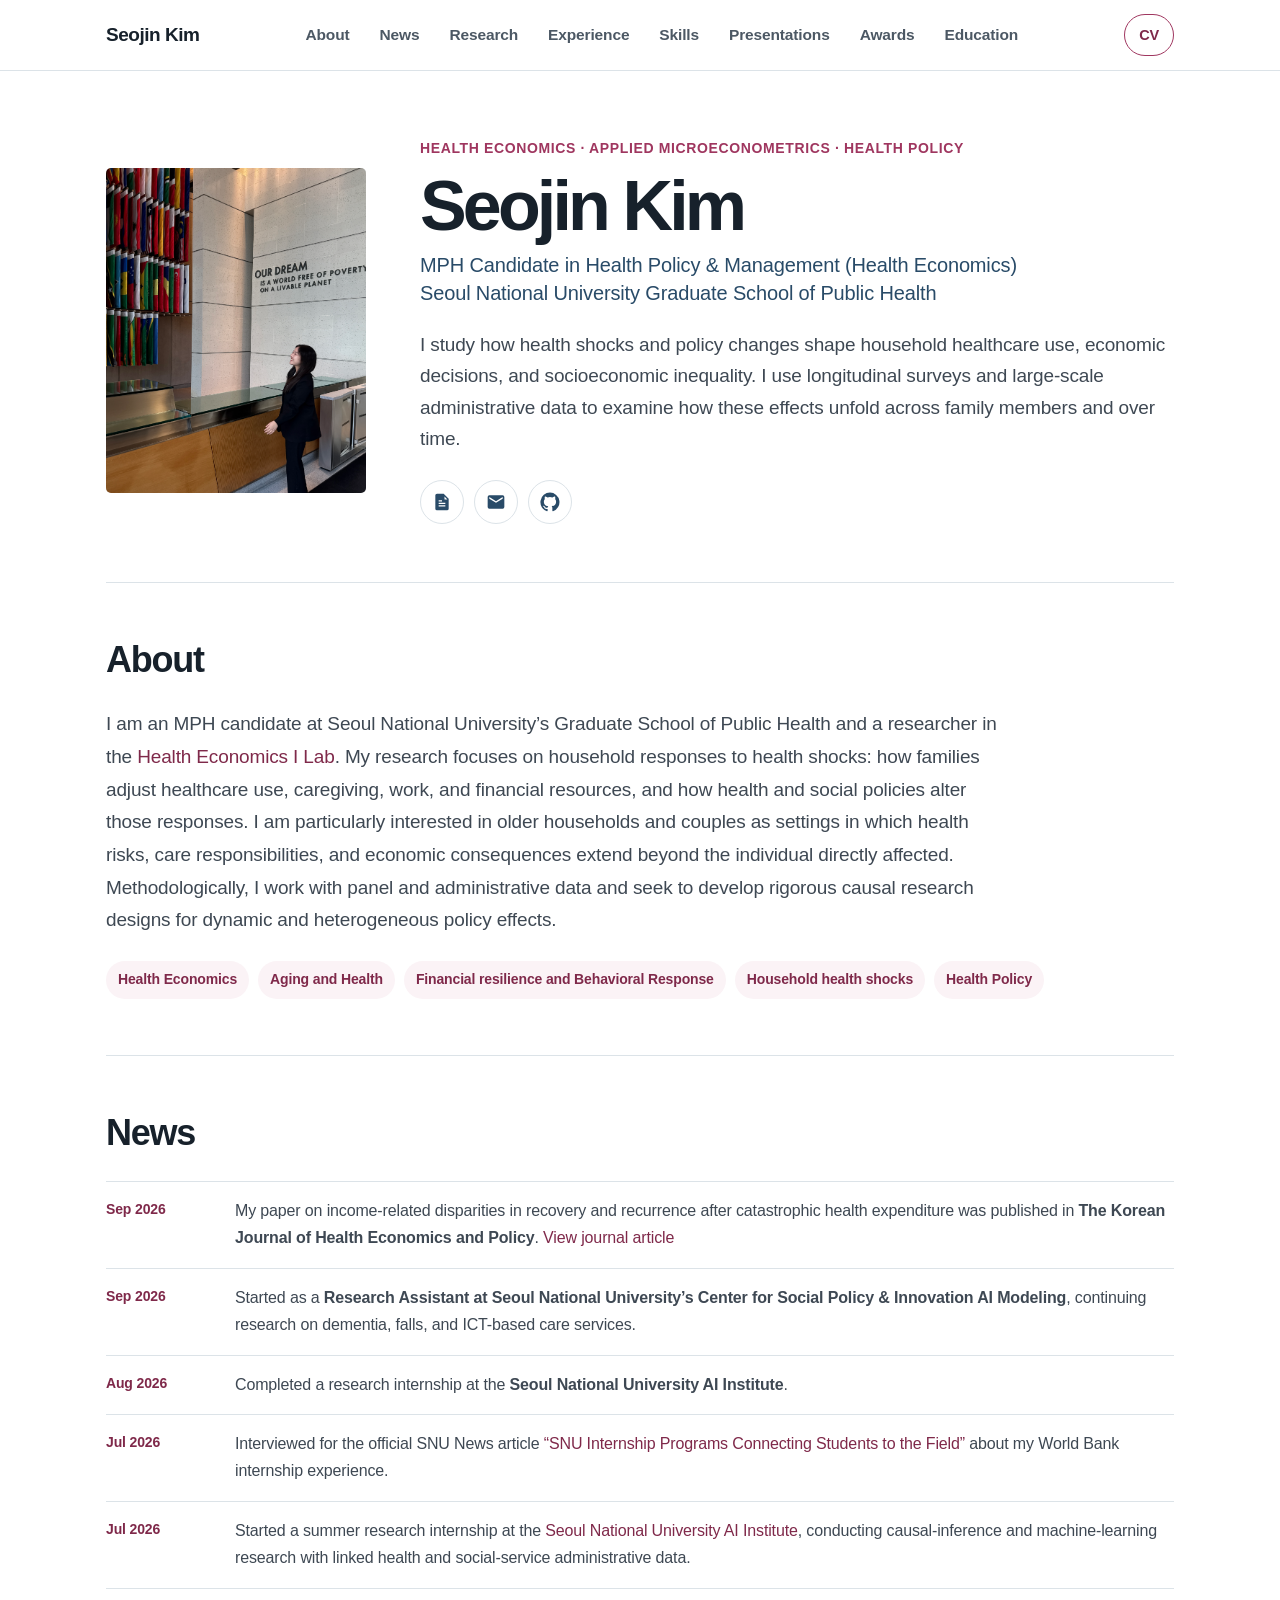
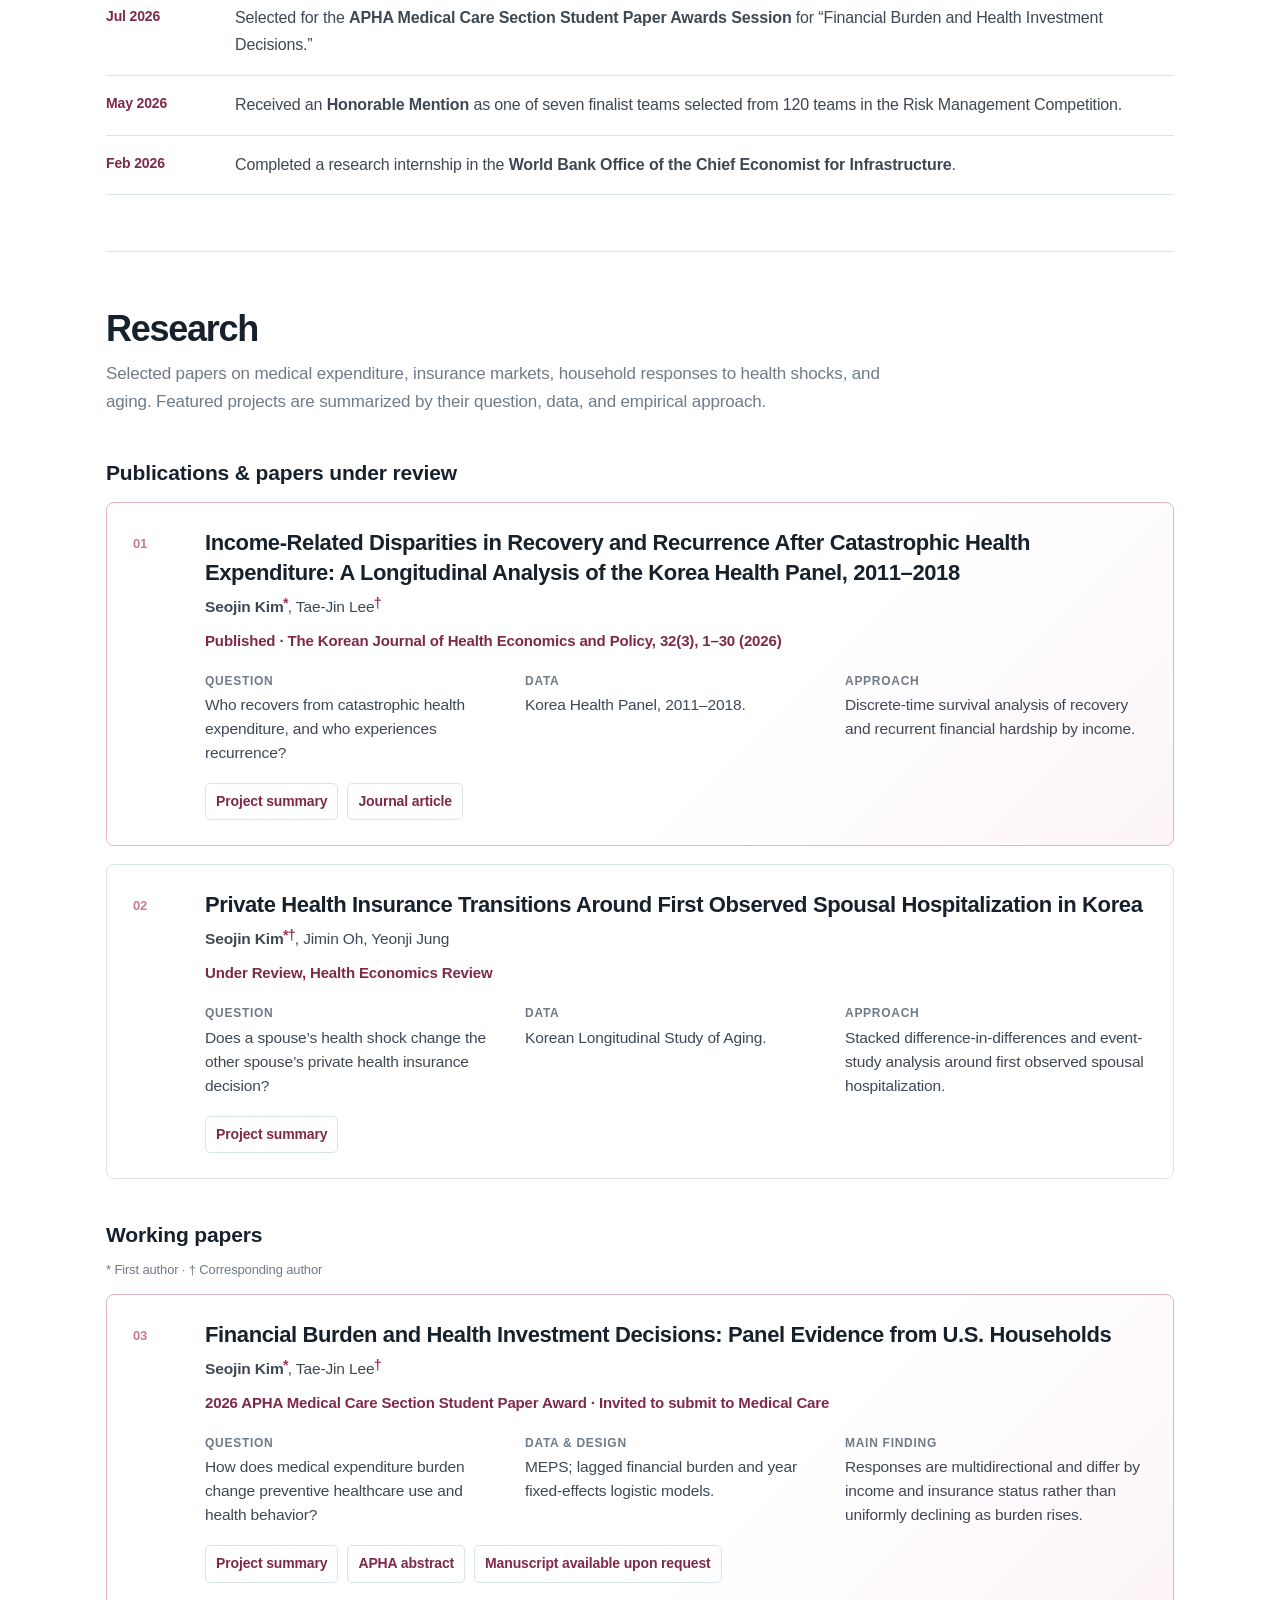
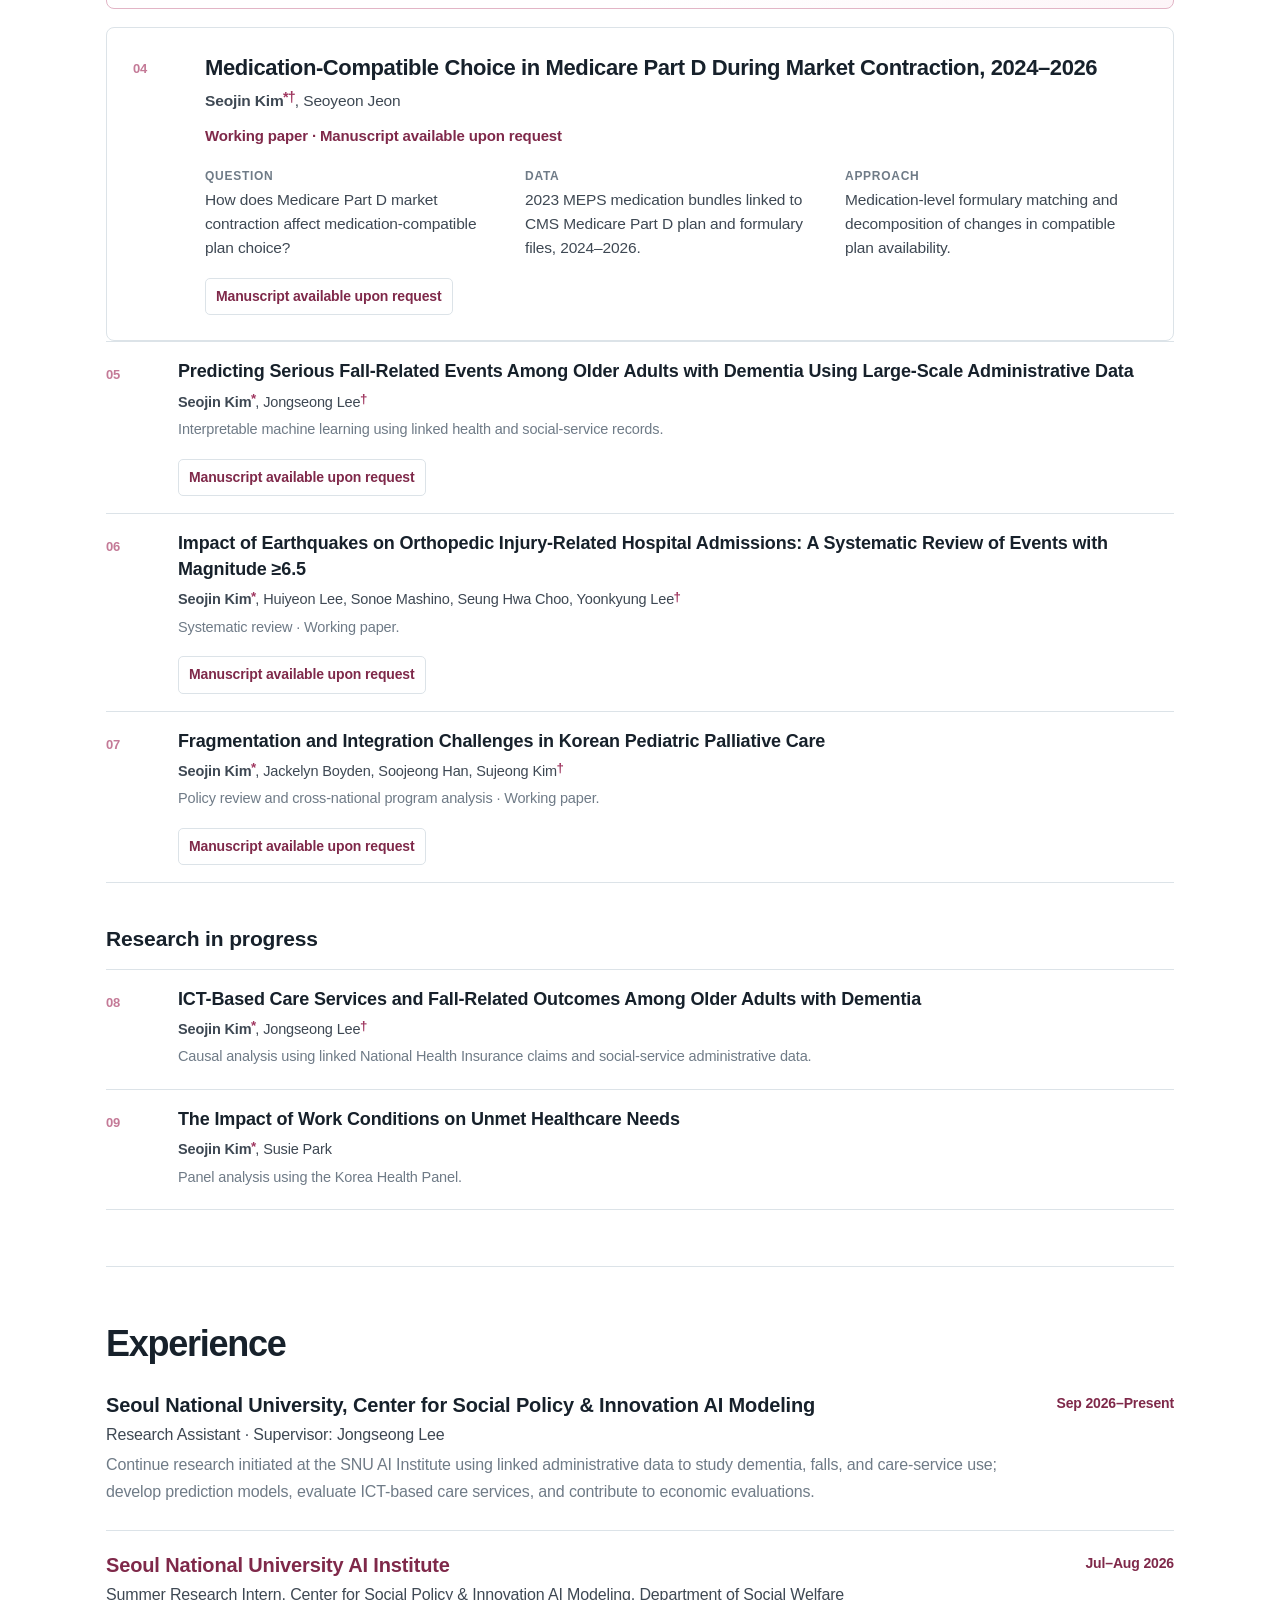
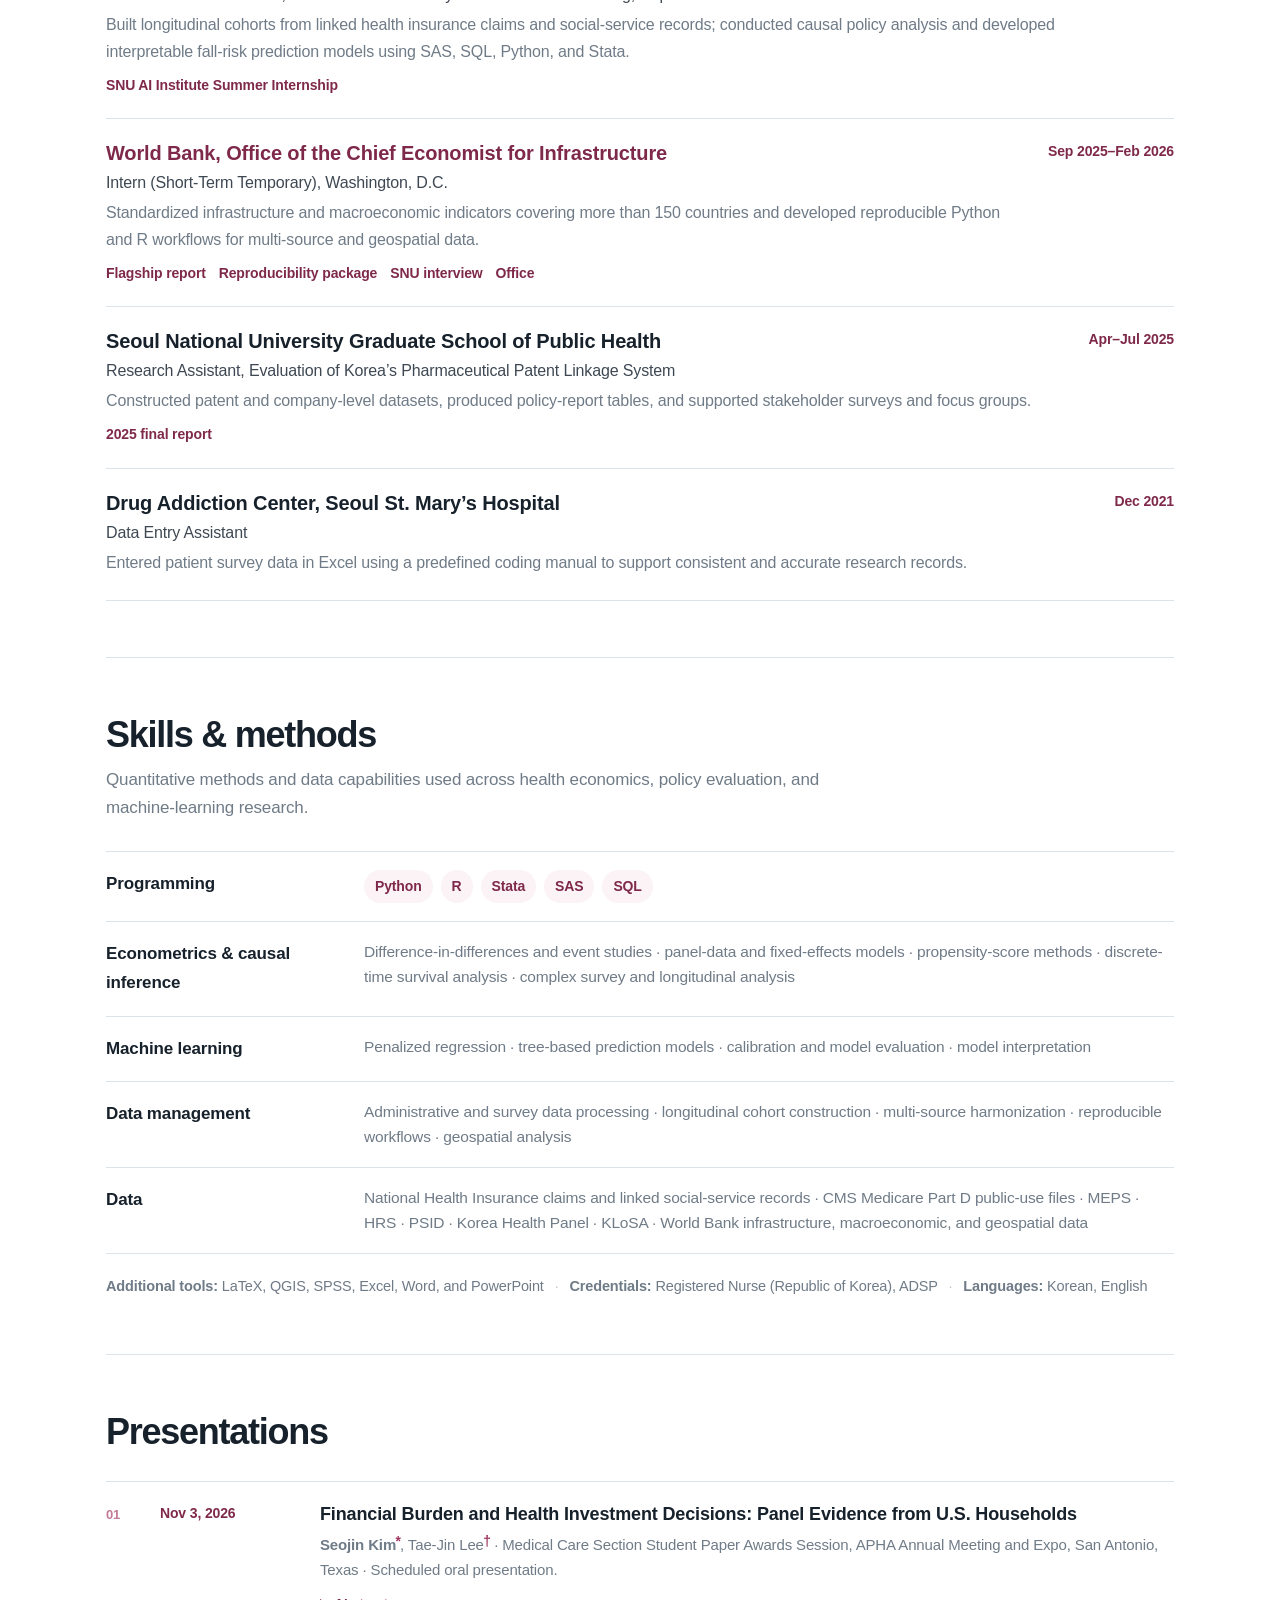
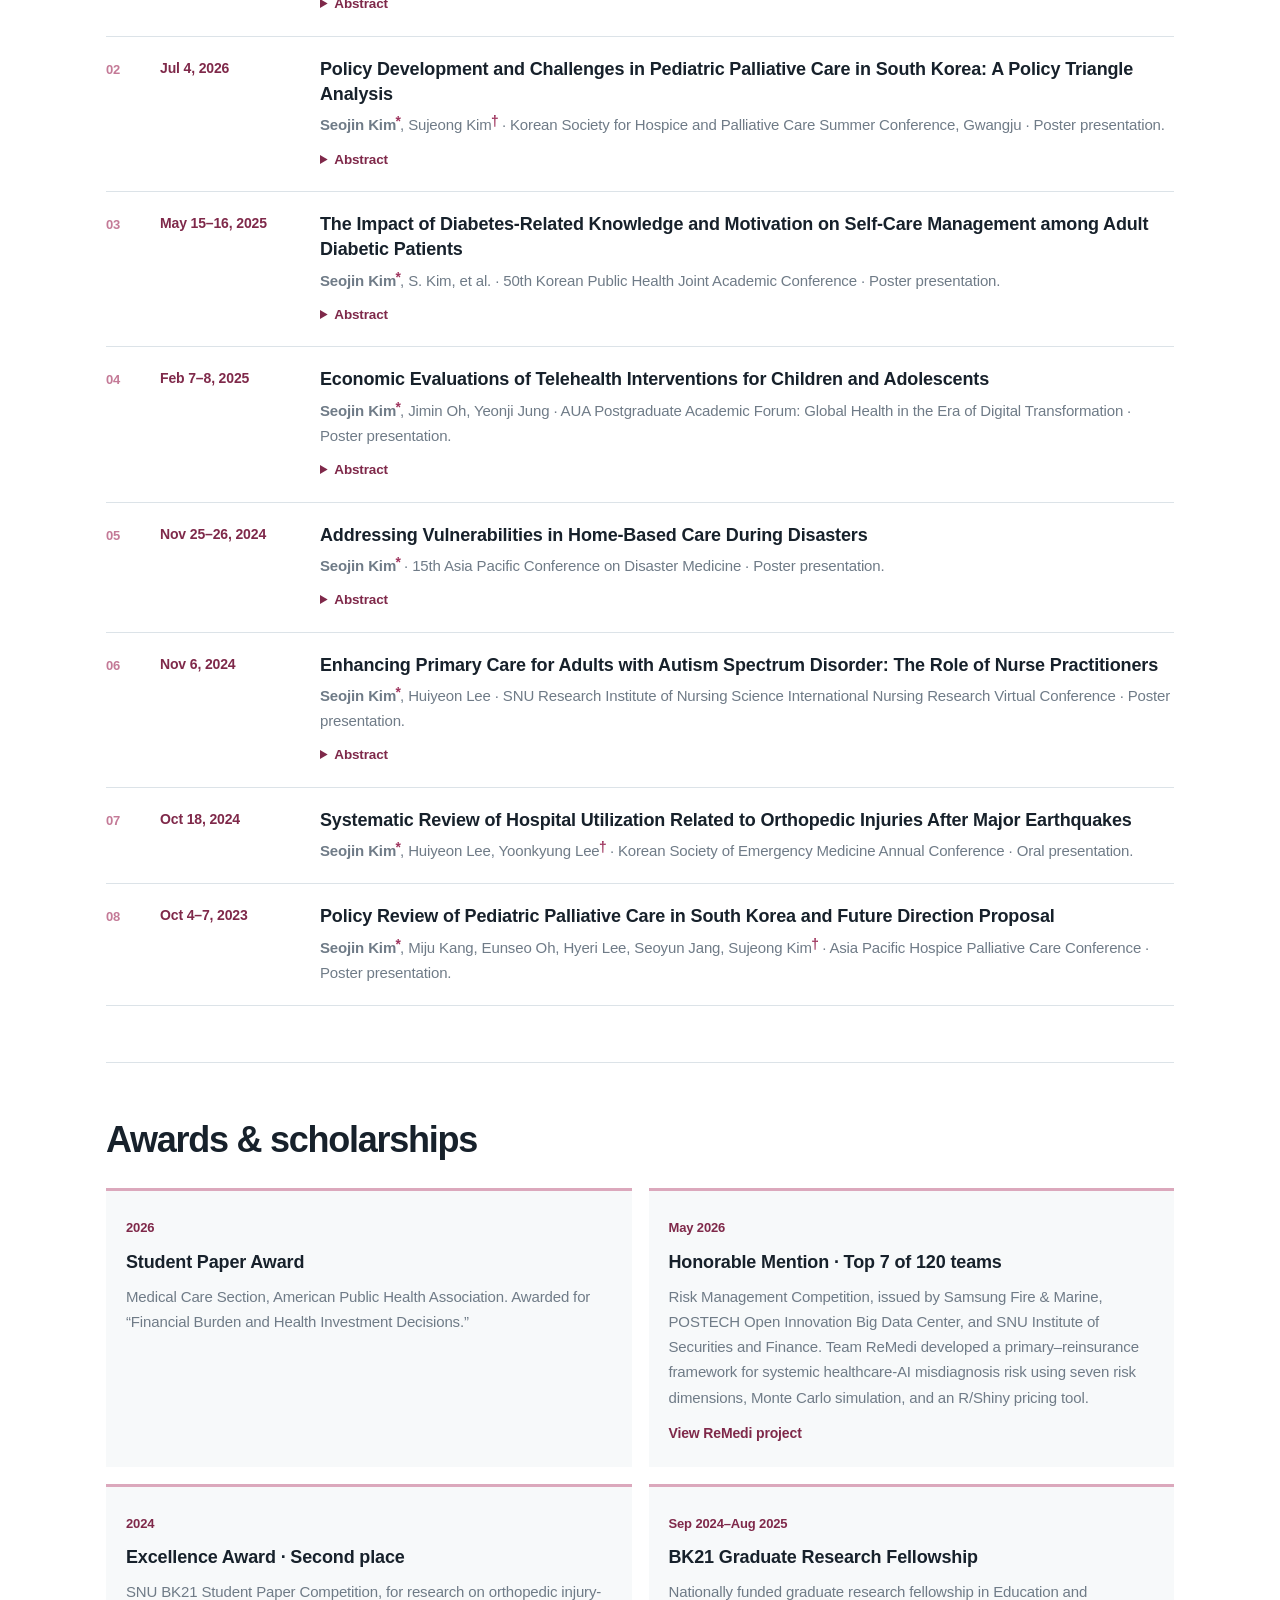
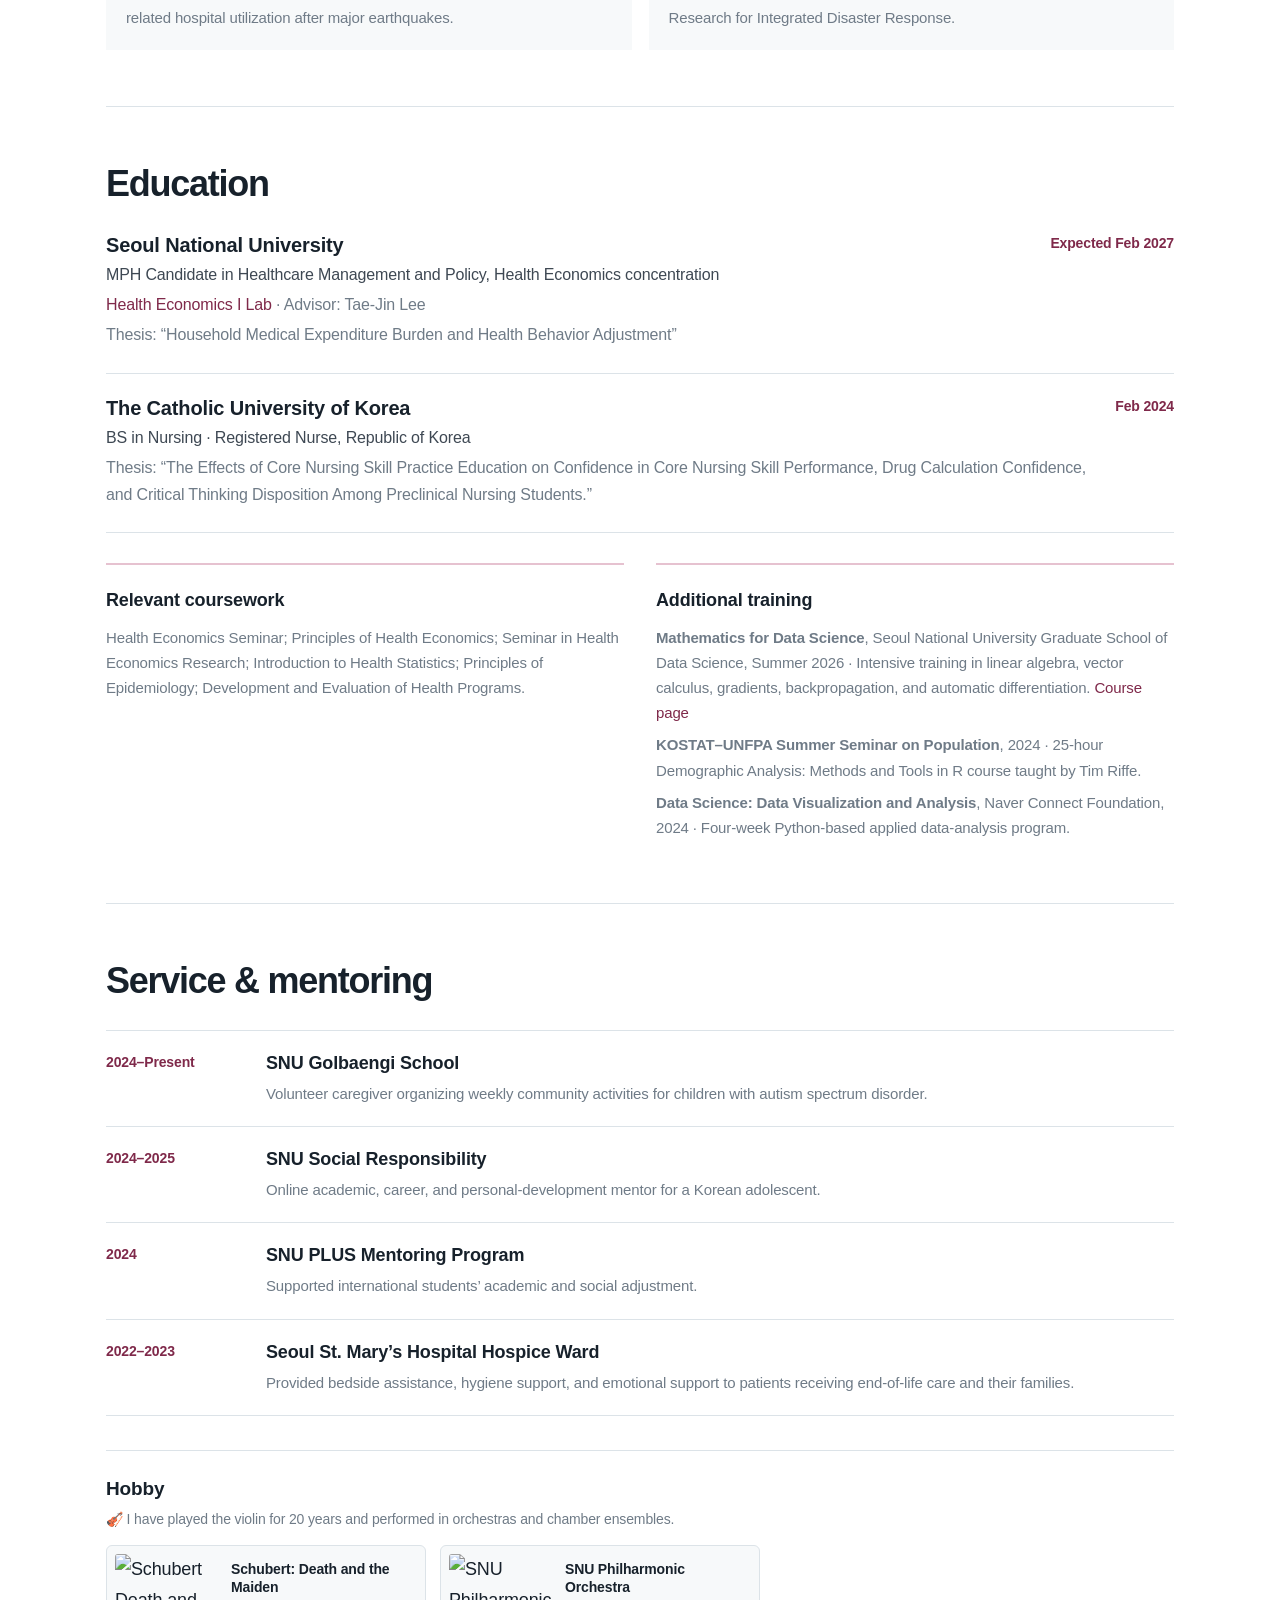
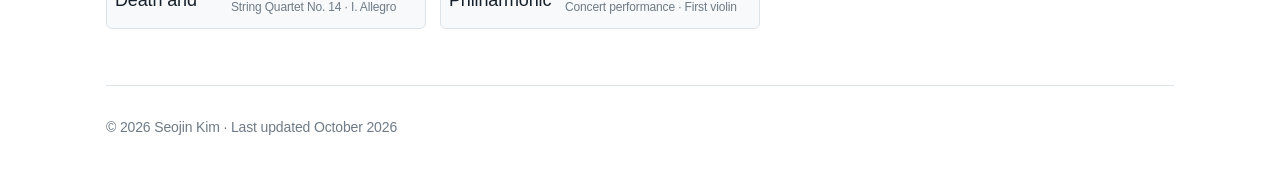
==== commit a544713a: "Update index.html" ====
--- a/index.html
+++ b/index.html
@@ -741,7 +741,7 @@
 
       <div class="news-list">
         <article>
-          <time>2026</time>
+          <time>Sep 2026</time>
           <p>
             My paper on income-related disparities in recovery and recurrence after catastrophic health expenditure was published in
             <strong>The Korean Journal of Health Economics and Policy</strong>.
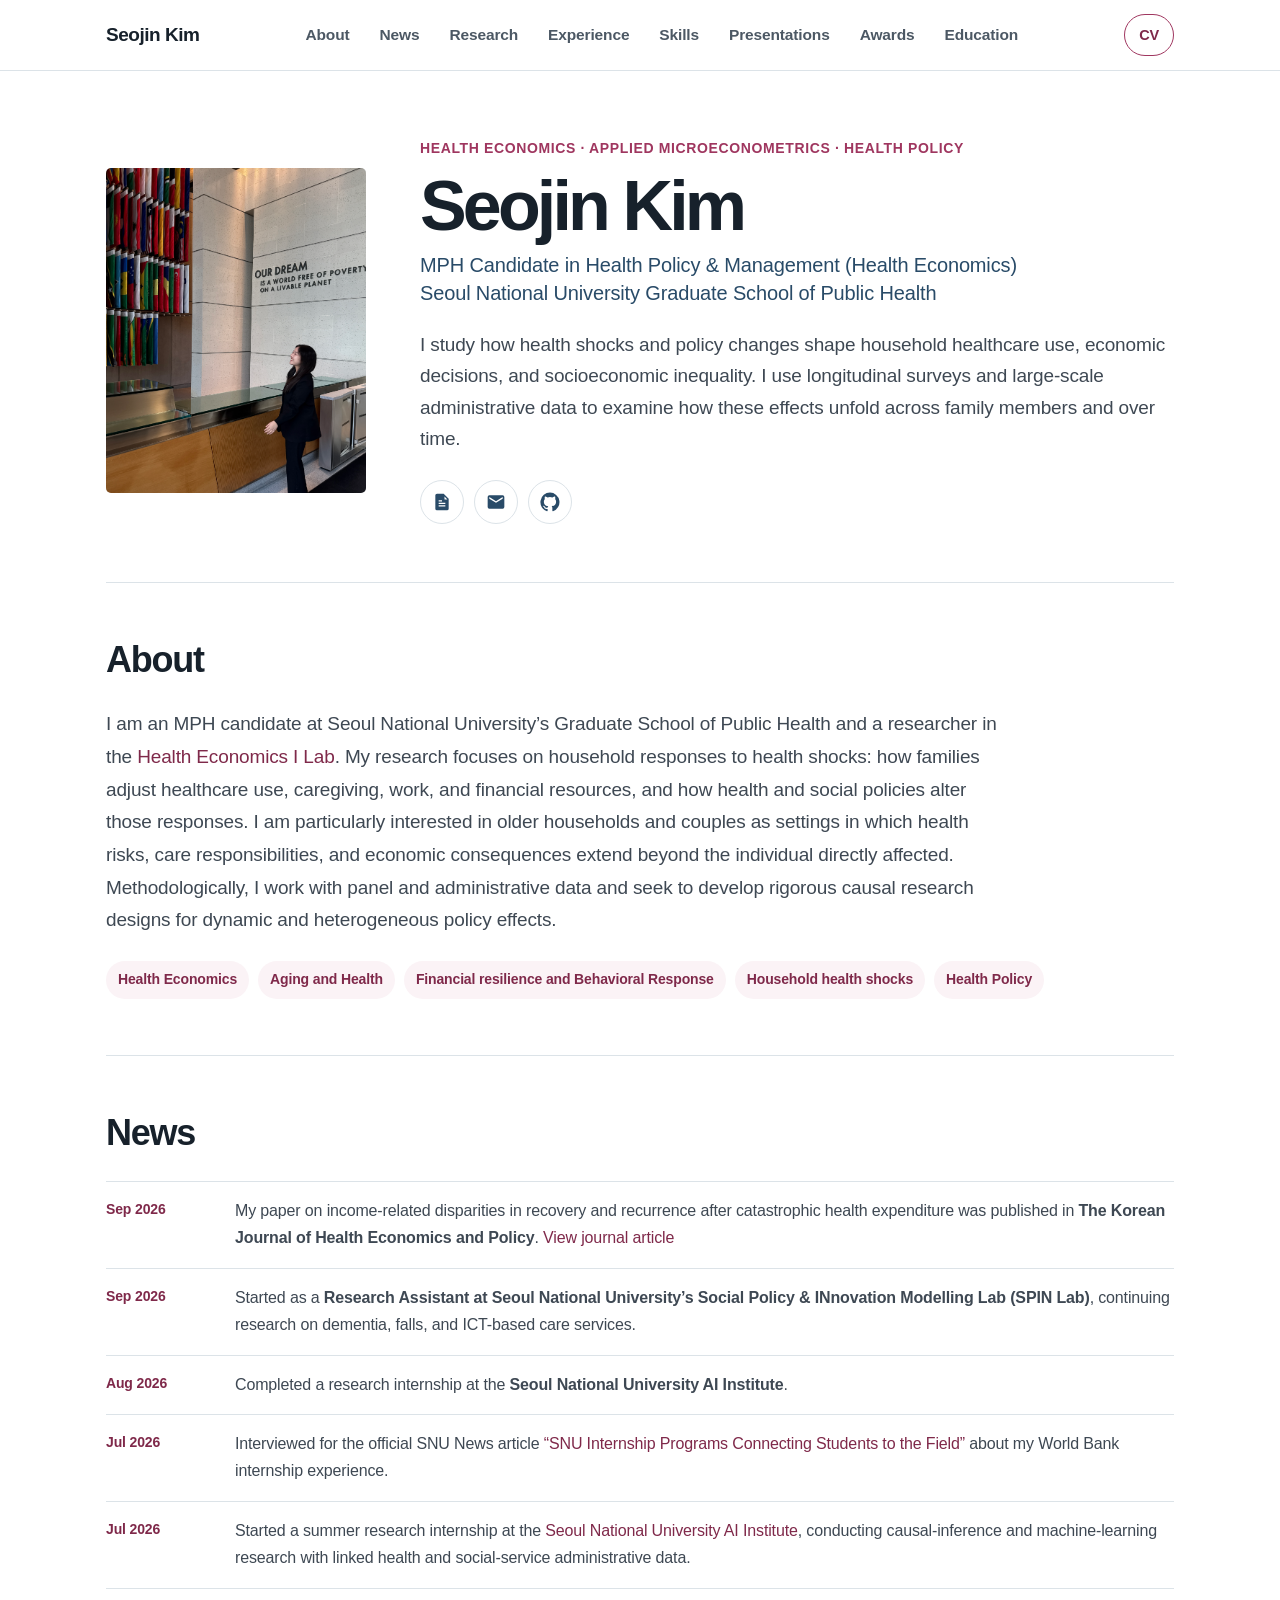
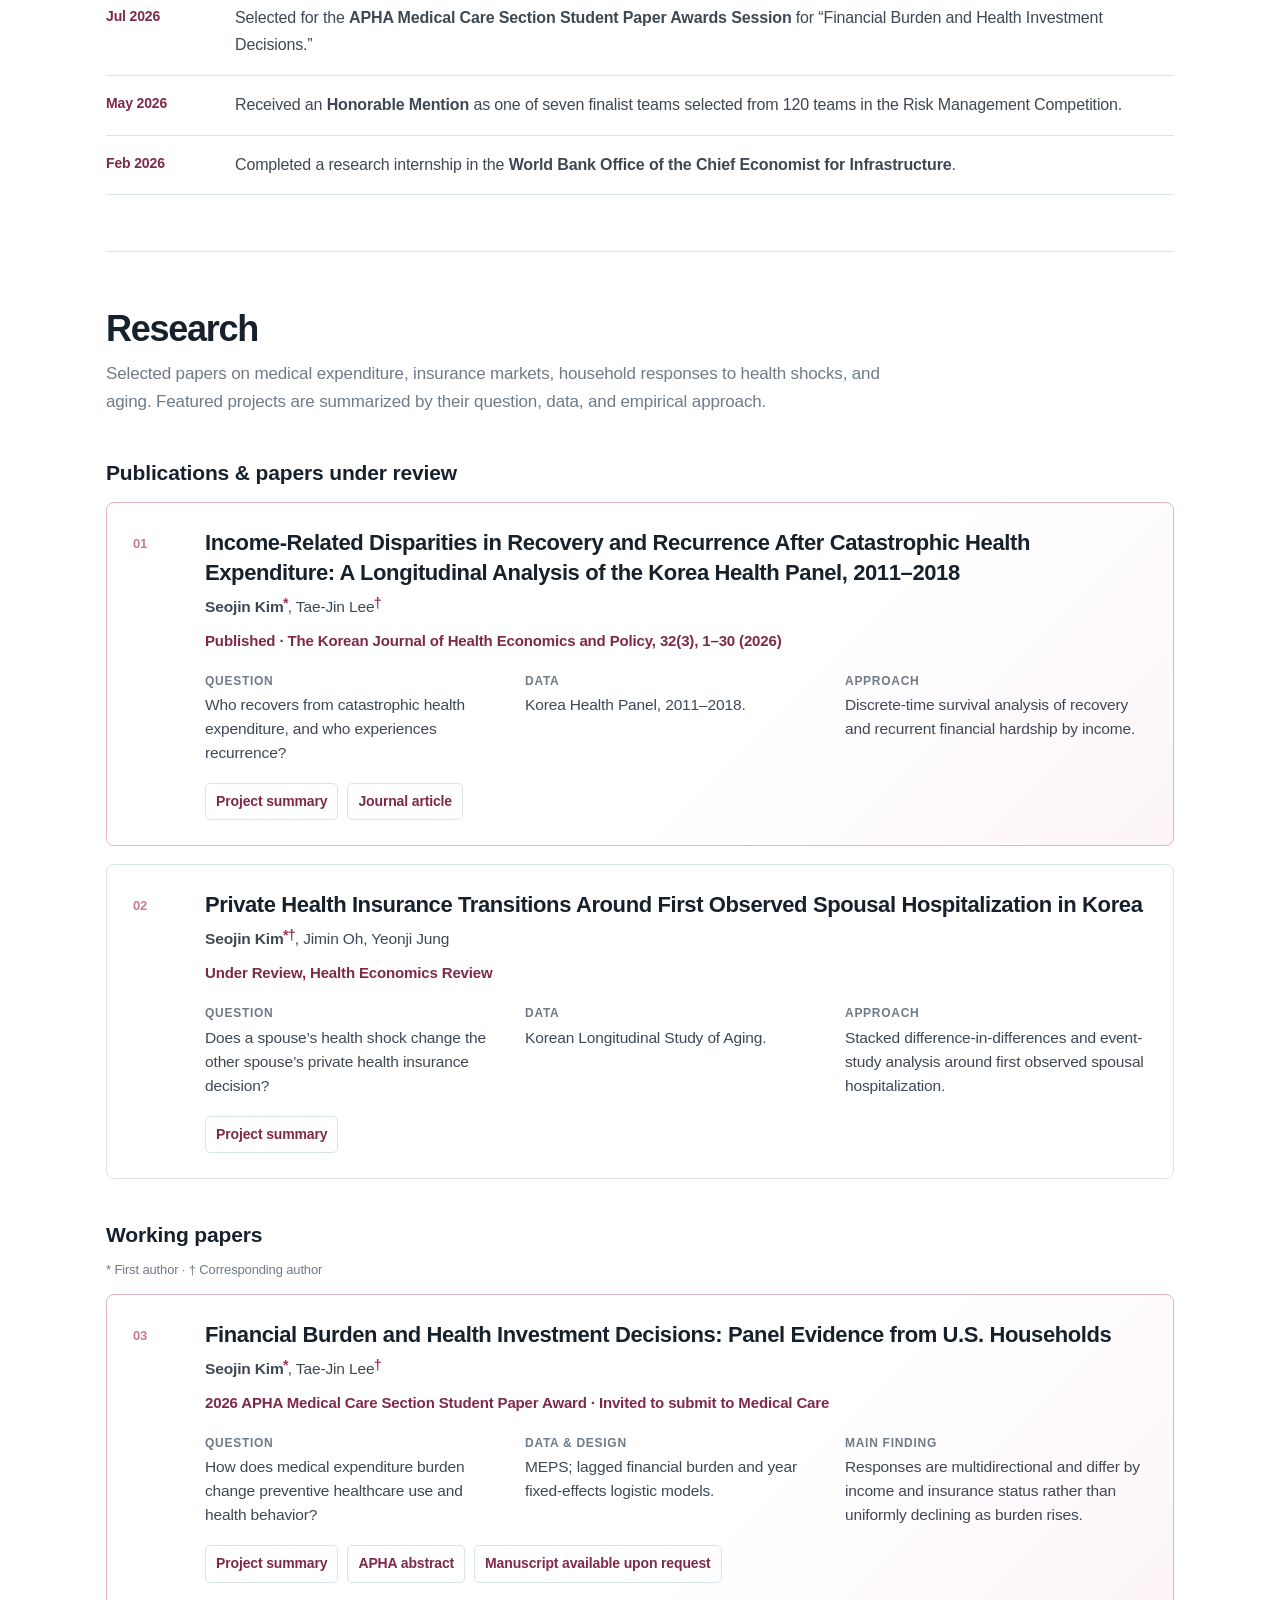
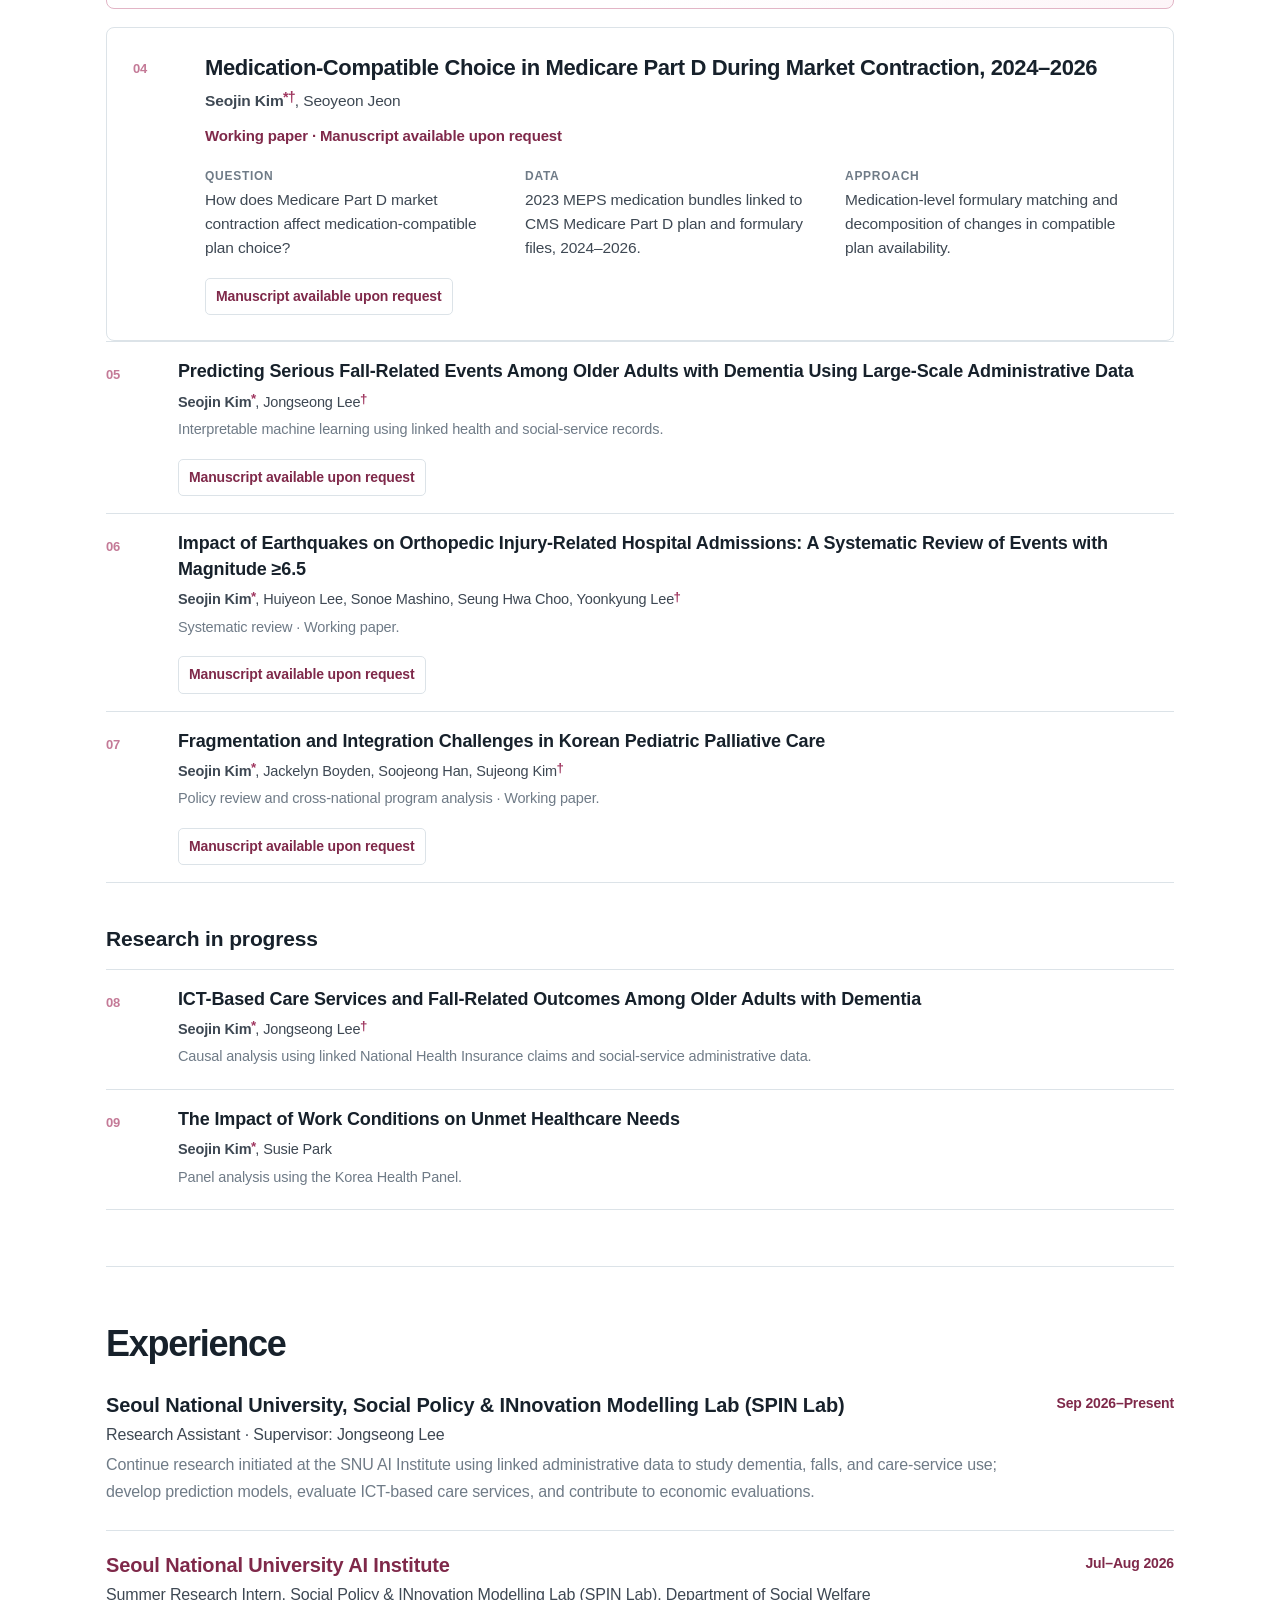
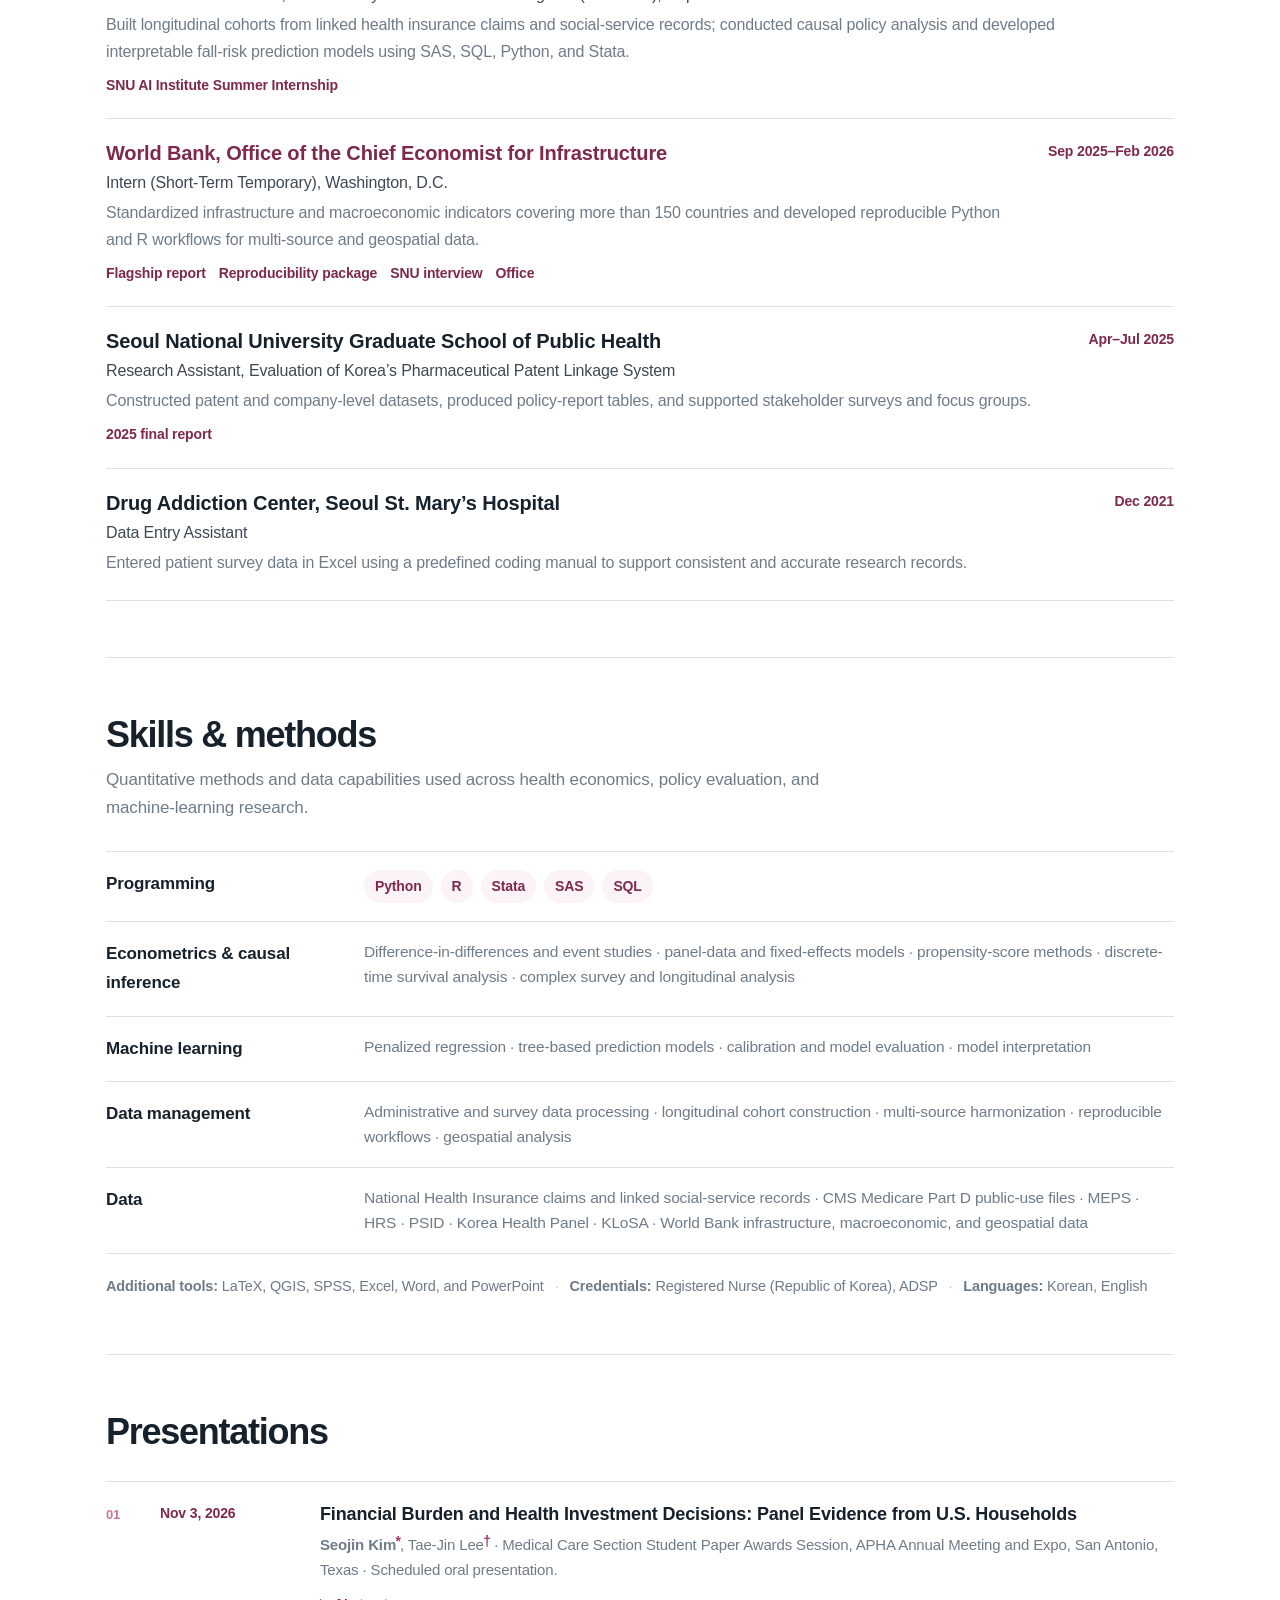
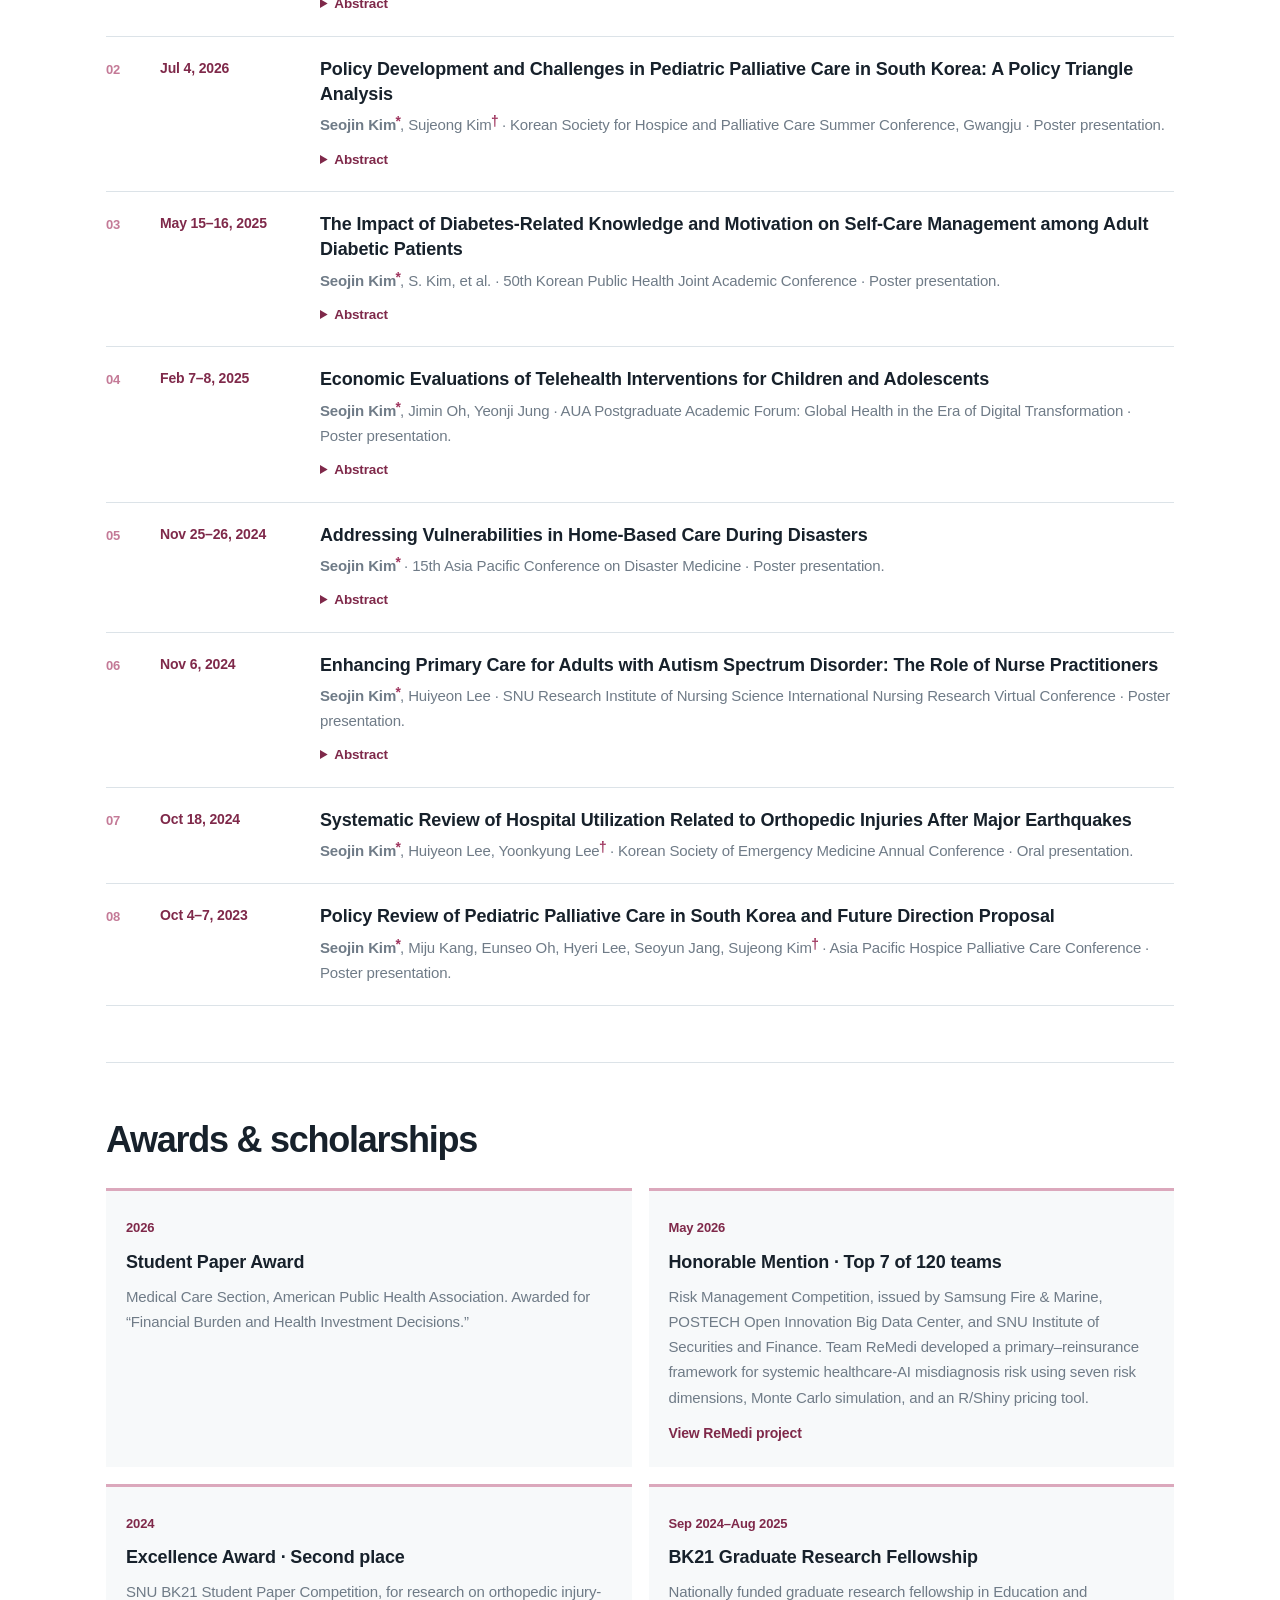
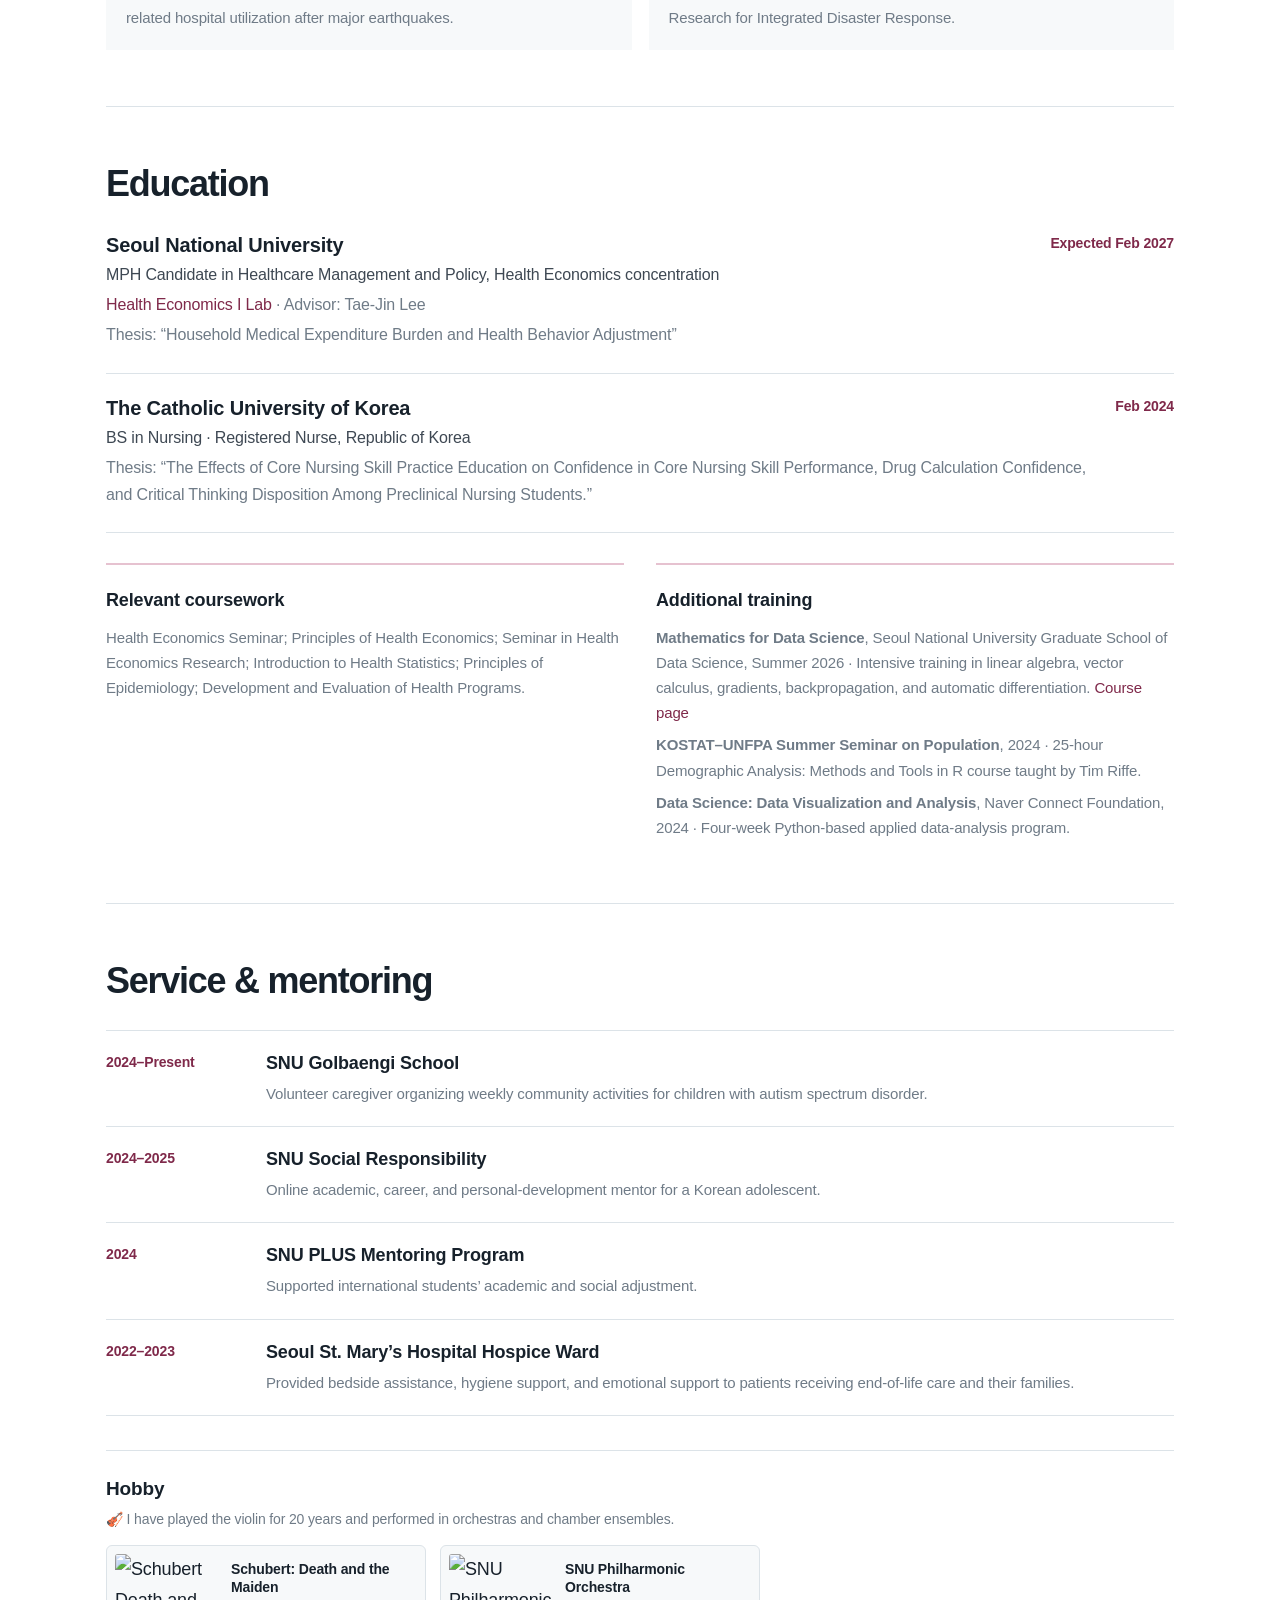
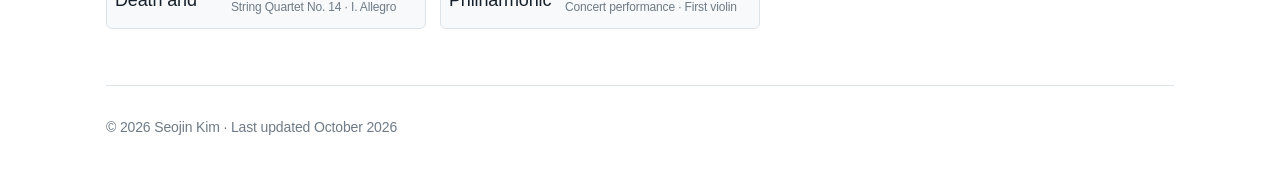
==== commit ed6dc130: "Update lab name in work experience section" ====
--- a/index.html
+++ b/index.html
@@ -754,7 +754,7 @@
         <article>
           <time>Sep 2026</time>
           <p>
-            Started as a <strong>Research Assistant at Seoul National University’s Center for Social Policy &amp; Innovation AI Modeling</strong>, continuing research on dementia, falls, and ICT-based care services.
+            Started as a <strong>Research Assistant at Seoul National University’s Social Policy & INnovation Modelling Lab (SPIN Lab)</strong>, continuing research on dementia, falls, and ICT-based care services.
           </p>
         </article>
 
@@ -1057,7 +1057,7 @@
       <div class="timeline">
         <article>
           <div>
-            <h3>Seoul National University, Center for Social Policy &amp; Innovation AI Modeling</h3>
+            <h3>Seoul National University, Social Policy & INnovation Modelling Lab (SPIN Lab)</h3>
             <p>Research Assistant · Supervisor: Jongseong Lee</p>
             <p class="detail">
               Continue research initiated at the SNU AI Institute using linked administrative data to study dementia, falls, and care-service use; develop prediction models, evaluate ICT-based care services, and contribute to economic evaluations.
@@ -1071,7 +1071,7 @@
             <h3>
               <a href="https://aiis.snu.ac.kr/" target="_blank" rel="noopener">Seoul National University AI Institute</a>
             </h3>
-            <p>Summer Research Intern, Center for Social Policy &amp; Innovation AI Modeling, Department of Social Welfare</p>
+            <p>Summer Research Intern, Social Policy & INnovation Modelling Lab (SPIN Lab), Department of Social Welfare</p>
             <p class="detail">
               Built longitudinal cohorts from linked health insurance claims and social-service records; conducted causal policy analysis and developed interpretable fall-risk prediction models using SAS, SQL, Python, and Stata.
             </p>
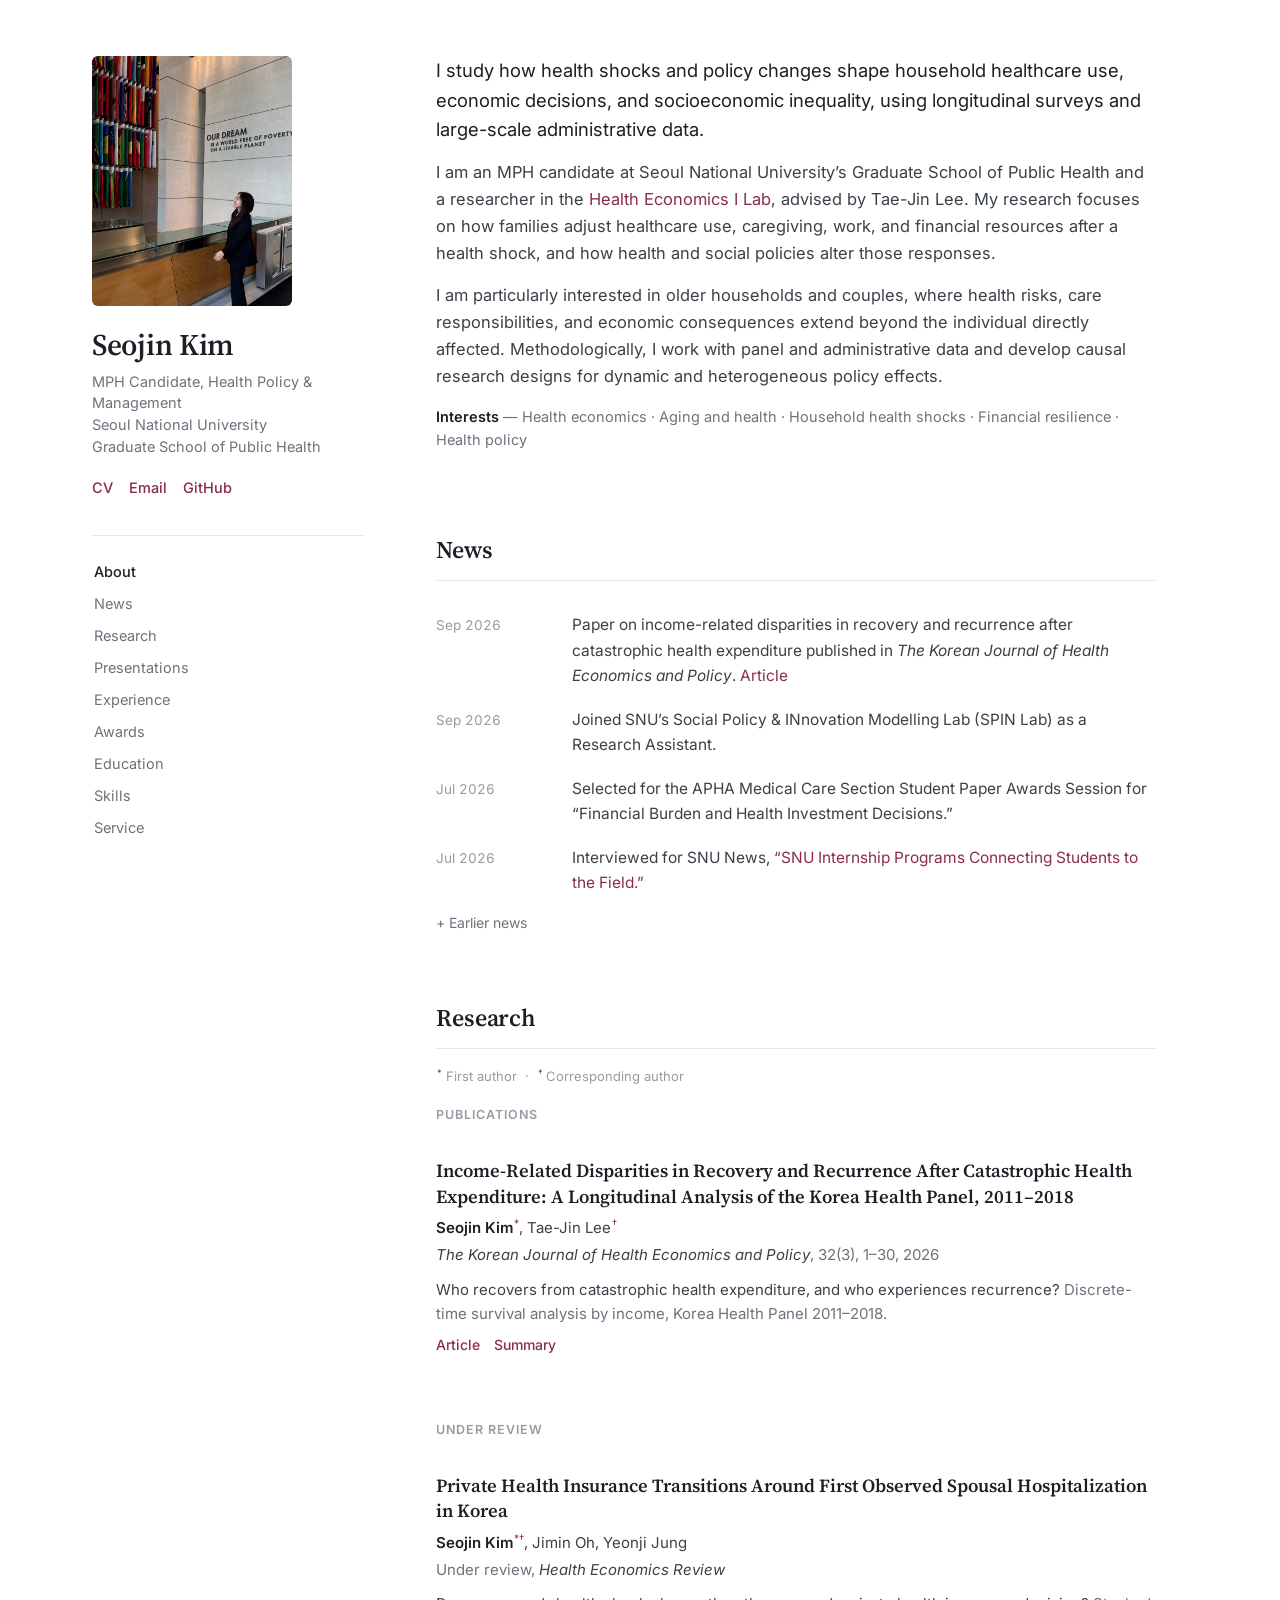
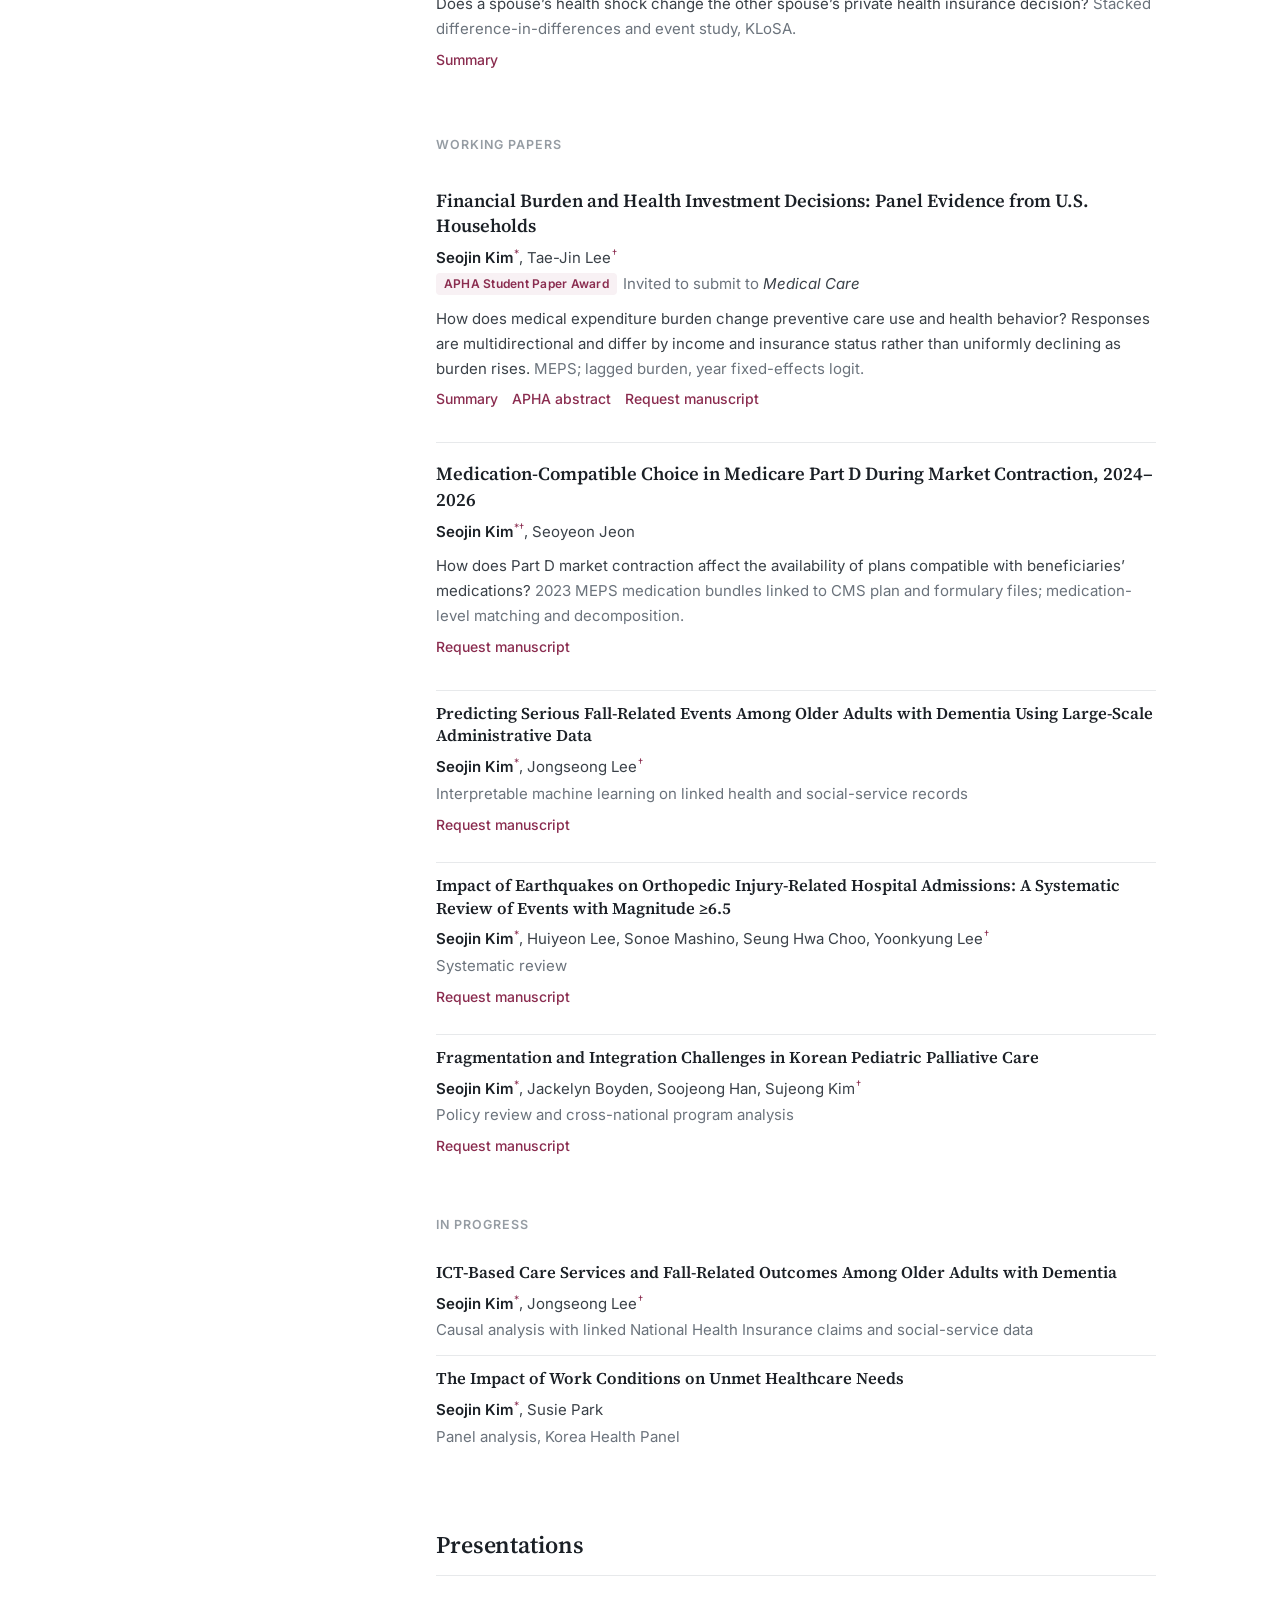
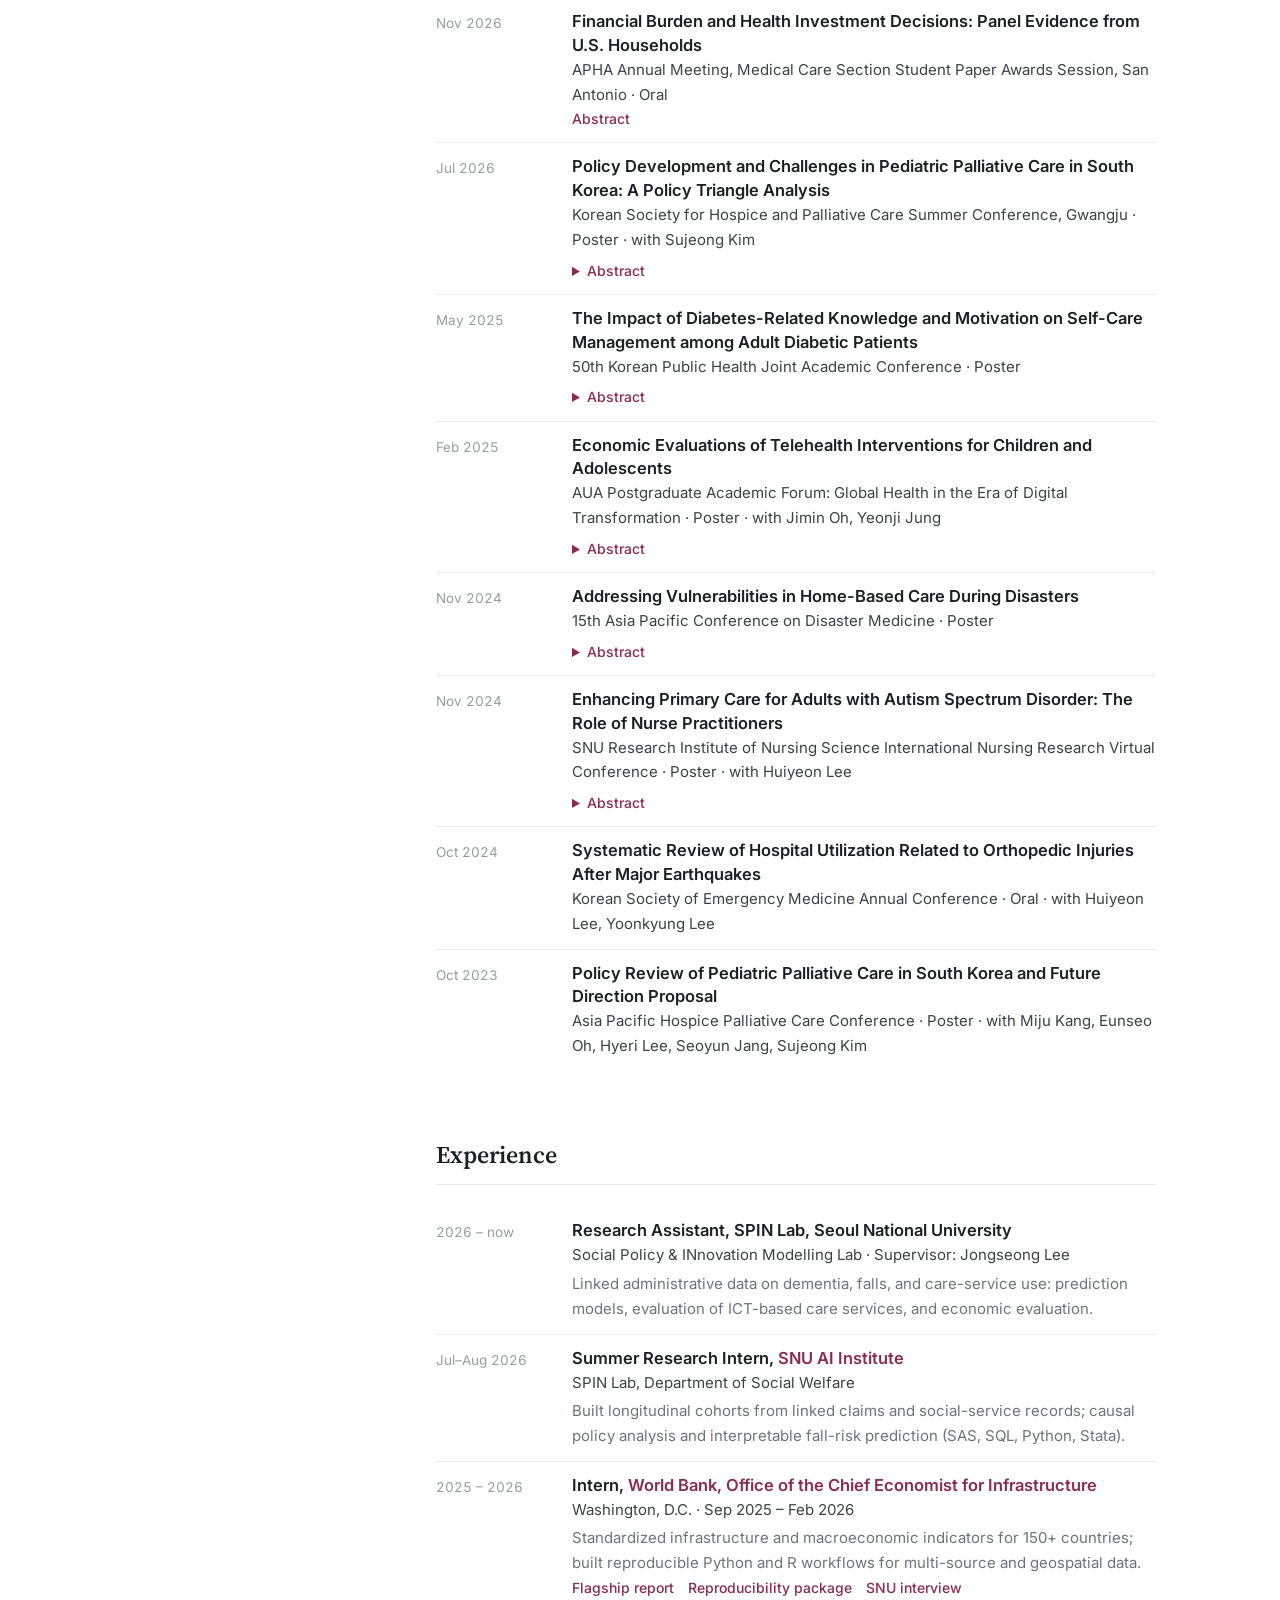
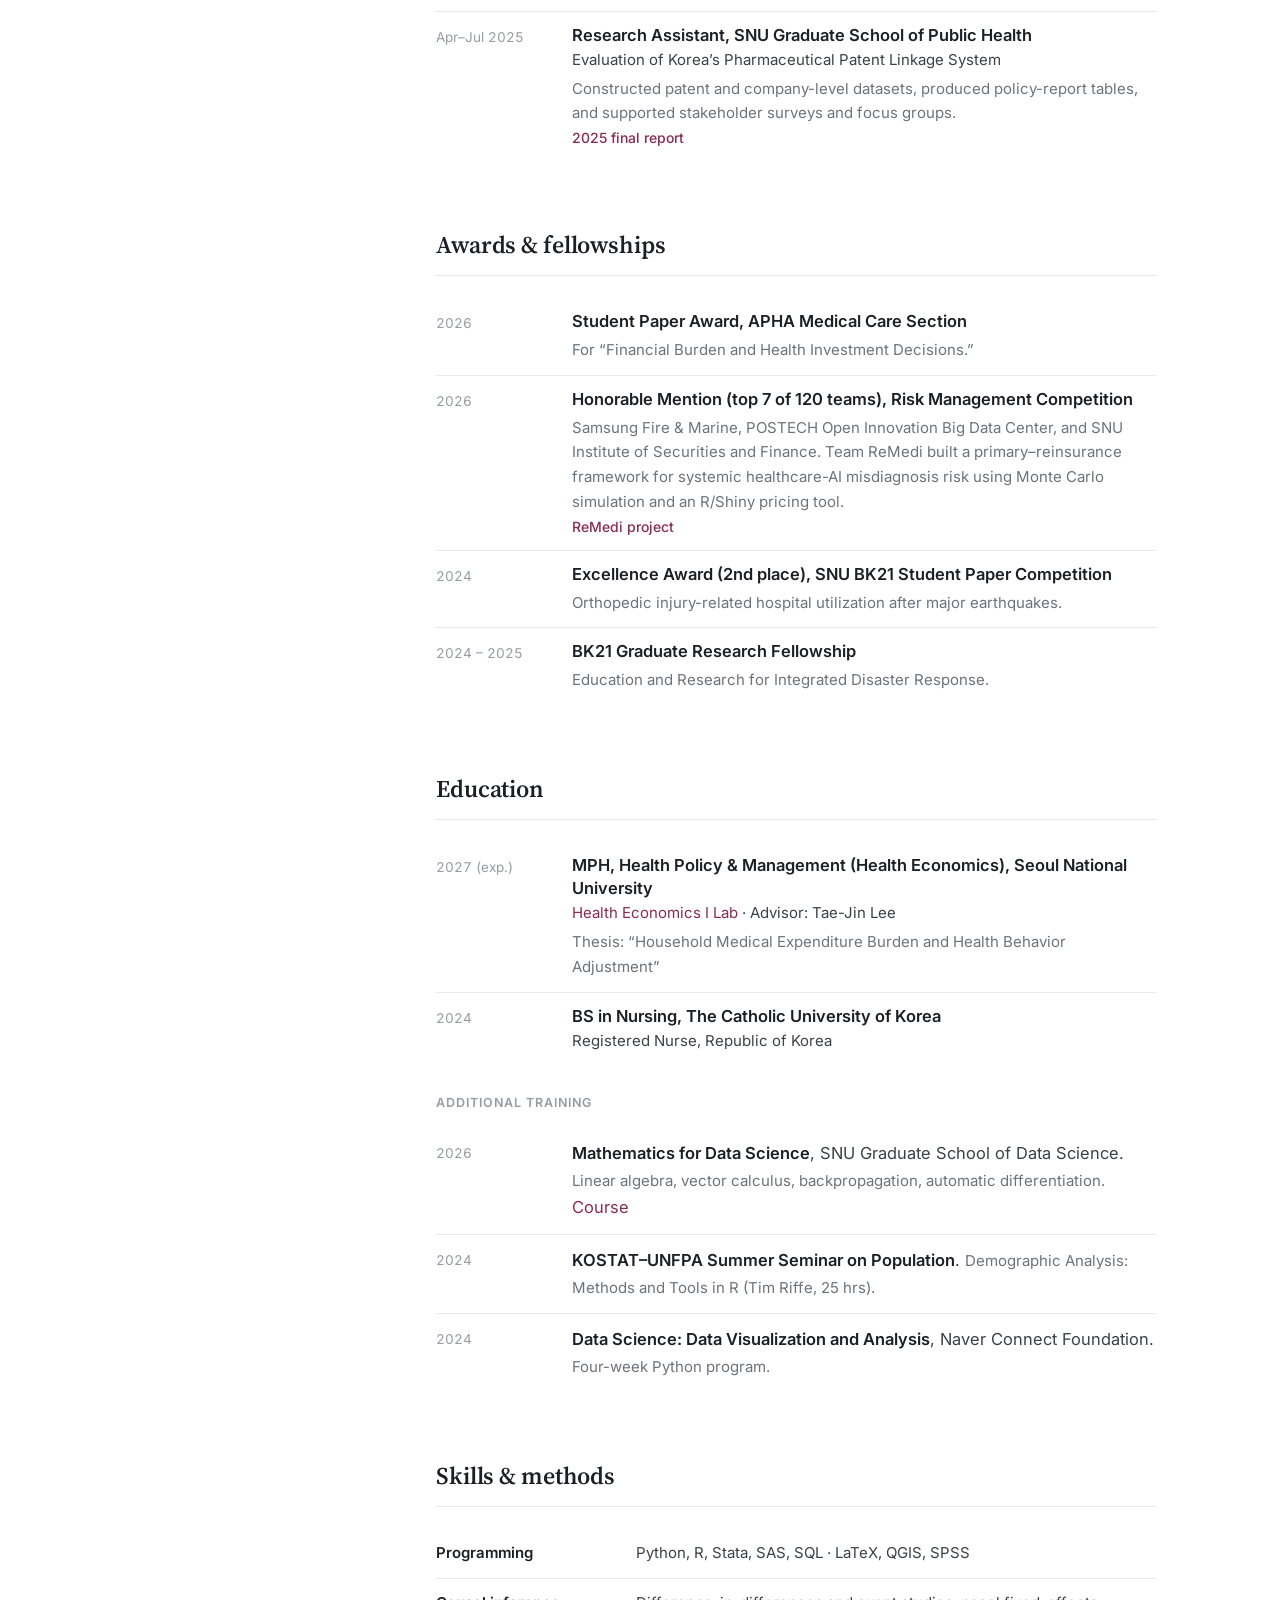
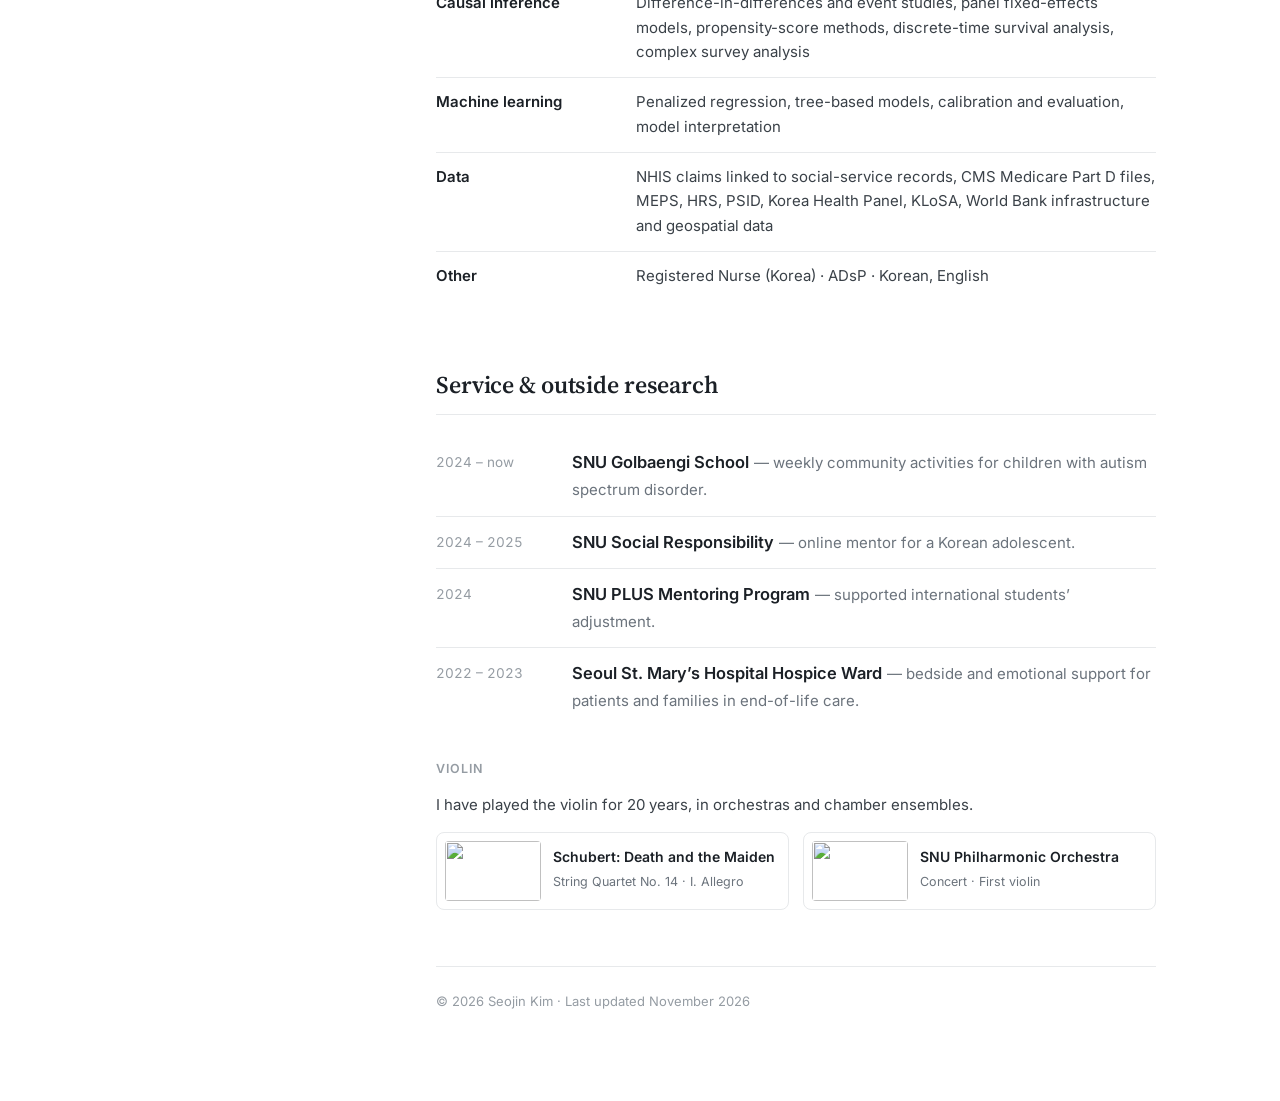
==== commit 21eb1521: "Update index.html" ====
--- a/index.html
+++ b/index.html
@@ -13,1533 +13,745 @@
   <meta property="og:image" content="https://sznkim.github.io/assets/images/profile.jpg">
   <title>Seojin Kim | Health Economics</title>
 
+  <link rel="preconnect" href="https://fonts.googleapis.com">
+  <link rel="preconnect" href="https://fonts.gstatic.com" crossorigin>
+  <link href="https://fonts.googleapis.com/css2?family=Inter:wght@400;500;600&family=Source+Serif+4:opsz,wght@8..60,500;8..60,600&display=swap" rel="stylesheet">
+
   <style>
 :root {
-  --ink: #17212b;
-  --body: #3e4853;
-  --muted: #6f7b87;
-  --line: #dce3e8;
-  --accent: #9f365f;
-  --accent-dark: #7f294a;
-  --accent-soft: #fbf3f6;
-  --navy: #294b68;
-  --paper: #ffffff;
-  --surface: #f7f9fa;
-  --max: 1120px;
+  --ink: #1b2026;
+  --body: #3a4148;
+  --muted: #6b737c;
+  --faint: #959ca3;
+  --line: #e7e9eb;
+  --accent: #8a2c4f;
+  --accent-soft: #f8f1f4;
+  --bg: #ffffff;
+  --side: 272px;
+  --serif: "Source Serif 4", "Iowan Old Style", Georgia, serif;
+  --sans: "Inter", -apple-system, BlinkMacSystemFont, "Segoe UI", "Apple SD Gothic Neo", sans-serif;
 }
 
 * { box-sizing: border-box; }
-html { scroll-behavior: smooth; scroll-padding-top: 96px; }
+html { scroll-behavior: smooth; scroll-padding-top: 32px; }
 body {
   margin: 0;
+  background: var(--bg);
   color: var(--body);
-  background: var(--paper);
-  font-family: "Aptos", "Inter", -apple-system, BlinkMacSystemFont, "Segoe UI", Arial, sans-serif;
-  font-size: 18px;
-  line-height: 1.68;
-  letter-spacing: -.008em;
-}
-a { color: var(--accent-dark); text-decoration: none; }
-a:hover { text-decoration: underline; text-underline-offset: 4px; }
-a:focus-visible {
-  outline: 3px solid rgba(159,54,95,.3);
-  outline-offset: 4px;
-  border-radius: 3px;
-}
-img { max-width: 100%; }
-
-.site-header {
+  font: 16.5px/1.65 var(--sans);
+  -webkit-font-smoothing: antialiased;
+}
+a { color: var(--accent); text-decoration: none; }
+a:hover { text-decoration: underline; text-underline-offset: 3px; }
+a:focus-visible { outline: 2px solid var(--accent); outline-offset: 3px; border-radius: 2px; }
+img { max-width: 100%; display: block; }
+h1, h2, h3, h4 { color: var(--ink); margin: 0; }
+
+/* ---------- Layout ---------- */
+.layout {
+  max-width: 1160px;
+  margin: 0 auto;
+  padding: 0 32px;
+  display: grid;
+  grid-template-columns: var(--side) minmax(0, 1fr);
+  gap: 72px;
+}
+
+/* ---------- Sidebar ---------- */
+.sidebar {
   position: sticky;
   top: 0;
-  z-index: 30;
-  background: rgba(255,255,255,.96);
-  border-bottom: 1px solid var(--line);
-  backdrop-filter: blur(12px);
-}
-.nav-shell {
-  max-width: var(--max);
-  margin: 0 auto;
-  padding: 14px 26px;
-  display: grid;
-  grid-template-columns: auto minmax(0,1fr) auto;
-  align-items: center;
-  gap: 34px;
-}
-.brand {
-  color: var(--ink);
-  font-size: 19px;
-  font-weight: 750;
-  letter-spacing: -.025em;
-  white-space: nowrap;
-}
-.brand:hover { text-decoration: none; }
-.primary-nav {
-  min-width: 0;
+  align-self: start;
+  height: 100vh;
+  padding: 56px 0 32px;
   display: flex;
-  justify-content: center;
-  gap: 28px;
-  overflow-x: auto;
-  scrollbar-width: none;
-  white-space: nowrap;
-}
-.primary-nav::-webkit-scrollbar { display: none; }
-.primary-nav a {
-  flex: 0 0 auto;
-  padding: 7px 1px 5px;
-  border-bottom: 2px solid transparent;
-  color: #4c5864;
-  font-size: 15.5px;
-  font-weight: 550;
-}
-.primary-nav a:hover,
-.primary-nav a:focus-visible {
-  color: var(--accent-dark);
-  border-bottom-color: #d9a0b6;
-  text-decoration: none;
-}
-.nav-cv {
-  padding: 8px 14px;
-  border: 1px solid var(--accent);
-  border-radius: 999px;
-  color: var(--accent-dark);
-  font-size: 14.5px;
-  font-weight: 700;
-  white-space: nowrap;
-}
-.nav-cv:hover {
-  color: #fff;
-  background: var(--accent);
-  text-decoration: none;
-}
-
-main { max-width: var(--max); margin: 0 auto; padding: 0 26px; }
-.hero {
-  display: grid;
-  grid-template-columns: 260px minmax(0,1fr);
-  gap: 54px;
-  align-items: center;
-  padding: 66px 0 58px;
+  flex-direction: column;
+  overflow-y: auto;
 }
 .portrait {
-  width: 260px;
-  aspect-ratio: .8;
+  width: 200px;
+  aspect-ratio: 4 / 5;
   object-fit: cover;
   object-position: center top;
-  border-radius: 5px;
-  background: #edf0f2;
-}
-.eyebrow {
-  margin: 0 0 10px;
+  border-radius: 6px;
+  background: #eef0f2;
+  margin-bottom: 22px;
+}
+.sidebar h1 {
+  font-family: var(--serif);
+  font-size: 30px;
+  font-weight: 600;
+  line-height: 1.15;
+  letter-spacing: -.01em;
+}
+.role {
+  margin: 8px 0 0;
+  color: var(--muted);
+  font-size: 14.5px;
+  line-height: 1.5;
+}
+.contact {
+  display: flex;
+  flex-wrap: wrap;
+  gap: 6px 16px;
+  margin: 18px 0 0;
+  font-size: 14.5px;
+  font-weight: 500;
+}
+.side-nav {
+  margin-top: 36px;
+  padding-top: 20px;
+  border-top: 1px solid var(--line);
+  display: flex;
+  flex-direction: column;
+}
+.side-nav a {
+  padding: 4px 0 4px 12px;
+  margin-left: -12px;
+  border-left: 2px solid transparent;
+  color: var(--muted);
+  font-size: 14.5px;
+}
+.side-nav a:hover { color: var(--ink); text-decoration: none; }
+.side-nav a.active { color: var(--ink); border-left-color: var(--accent); font-weight: 500; }
+
+/* ---------- Content ---------- */
+main { padding: 56px 0 40px; max-width: 720px; }
+section { padding: 0 0 56px; }
+section + section { padding-top: 8px; }
+h2 {
+  font-family: var(--serif);
+  font-size: 24px;
+  font-weight: 600;
+  letter-spacing: -.005em;
+  padding-bottom: 10px;
+  margin-bottom: 22px;
+  border-bottom: 1px solid var(--line);
+}
+h3.group {
+  margin: 32px 0 14px;
+  color: var(--faint);
+  font-size: 12.5px;
+  font-weight: 600;
+  letter-spacing: .08em;
+  text-transform: uppercase;
+}
+h3.group:first-of-type { margin-top: 0; }
+.lead {
+  margin: 0 0 16px;
+  color: var(--ink);
+  font-size: 18.5px;
+  line-height: 1.6;
+}
+.about p { margin: 0 0 14px; }
+.interests { margin: 18px 0 0; color: var(--muted); font-size: 14.5px; }
+.interests strong { color: var(--ink); font-weight: 600; }
+.note { margin: -6px 0 18px; color: var(--faint); font-size: 13px; }
+
+/* Shared row: date | content */
+.row {
+  display: grid;
+  grid-template-columns: 116px minmax(0, 1fr);
+  gap: 20px;
+  padding: 12px 0;
+}
+.row + .row { border-top: 1px solid var(--line); }
+.row time, .row .when {
+  color: var(--faint);
+  font-size: 13.5px;
+  font-variant-numeric: tabular-nums;
+  padding-top: 2px;
+}
+.row p { margin: 0; }
+.row .title { color: var(--ink); font-weight: 600; line-height: 1.45; }
+.row .sub { color: var(--body); font-size: 15px; }
+.row .desc { color: var(--muted); font-size: 15px; margin-top: 4px; }
+.links {
+  display: flex;
+  flex-wrap: wrap;
+  gap: 4px 14px;
+  margin-top: 6px;
+  font-size: 14px;
+  font-weight: 500;
+}
+
+/* News */
+.news .row { padding: 9px 0; font-size: 15.5px; }
+.news .row + .row { border-top: 0; }
+details.more summary {
+  cursor: pointer;
+  margin-top: 6px;
+  color: var(--muted);
+  font-size: 14px;
+  list-style: none;
+}
+details.more summary::-webkit-details-marker { display: none; }
+details.more summary::before { content: "+ "; }
+details.more[open] summary::before { content: "− "; }
+
+/* Publications */
+.pub { padding: 18px 0; }
+.pub + .pub { border-top: 1px solid var(--line); }
+.pub h4 {
+  font-family: var(--serif);
+  font-size: 18.5px;
+  font-weight: 600;
+  line-height: 1.38;
+}
+.pub h4 a { color: var(--ink); }
+.pub h4 a:hover { color: var(--accent); }
+.pub .authors { margin: 6px 0 0; font-size: 15px; }
+.pub .authors strong { color: var(--ink); font-weight: 600; }
+.pub .venue { margin: 2px 0 0; color: var(--muted); font-size: 15px; }
+.pub .venue em { color: var(--body); }
+.pub .summary { margin: 10px 0 0; font-size: 15px; color: var(--body); }
+.pub .summary span { color: var(--muted); }
+.tag {
+  display: inline-block;
+  margin-right: 6px;
+  padding: 1px 8px;
+  border-radius: 4px;
+  background: var(--accent-soft);
+  color: var(--accent);
+  font-size: 12px;
+  font-weight: 600;
+  letter-spacing: .02em;
+  vertical-align: 1px;
+}
+.pub.compact { padding: 12px 0; }
+.pub.compact h4 { font-size: 16.5px; }
+sup { font-size: .7em; color: var(--accent); margin-left: 1px; }
+
+/* Abstract toggles */
+.abstract summary {
+  width: max-content;
+  margin-top: 6px;
+  cursor: pointer;
   color: var(--accent);
   font-size: 14px;
-  font-weight: 700;
-  letter-spacing: .045em;
-  text-transform: uppercase;
-}
-h1, h2, h3, h4 { color: var(--ink); }
-h1 {
-  margin: 0 0 10px;
-  font-size: clamp(52px, 6vw, 70px);
-  line-height: 1;
-  font-weight: 720;
-  letter-spacing: -.055em;
-}
-.subtitle {
-  margin: 0 0 22px;
-  color: var(--navy);
-  font-size: 20px;
-  line-height: 1.4;
-}
-.hero-summary {
-  max-width: 760px;
-  margin: 0;
-  font-size: 19px;
-  line-height: 1.66;
-}
-.action-links {
-  display: flex;
-  flex-wrap: wrap;
-  gap: 10px;
-  margin-top: 25px;
-}
-.action-links a {
-  width: 44px;
-  height: 44px;
-  display: inline-flex;
-  align-items: center;
-  justify-content: center;
-  border: 1px solid var(--line);
-  border-radius: 999px;
-  background: #fff;
-  color: var(--navy);
-  transition: transform .15s ease, border-color .15s ease, color .15s ease;
-}
-.action-links svg { width: 20px; height: 20px; fill: currentColor; }
-.action-links a:hover {
-  border-color: var(--accent);
-  color: var(--accent-dark);
-  text-decoration: none;
-  transform: translateY(-2px);
-}
-
-.section { padding: 56px 0; border-top: 1px solid var(--line); }
-.section-heading { max-width: 780px; margin-bottom: 28px; }
-.section h2 {
-  margin: 0 0 10px;
-  font-size: 36px;
-  line-height: 1.15;
-  font-weight: 680;
-  letter-spacing: -.035em;
-}
-.section-intro { margin: 0; color: var(--muted); font-size: 17px; }
-.about-copy {
-  max-width: 900px;
-  margin: 0;
-  font-size: 19px;
-  line-height: 1.72;
-}
-.keywords {
-  display: flex;
-  flex-wrap: wrap;
-  gap: 9px;
-  margin-top: 24px;
-}
-.keyword {
-  padding: 7px 12px;
-  border-radius: 999px;
-  background: var(--accent-soft);
-  color: var(--accent-dark);
-  font-size: 14px;
-  font-weight: 650;
-}
-
-.news-list { border-top: 1px solid var(--line); }
-.news-list article {
+  font-weight: 500;
+}
+.abstract-body {
+  margin-top: 10px;
+  padding: 12px 16px;
+  border-left: 2px solid #e2c3cf;
+  background: #fafafa;
+  font-size: 14.5px;
+  color: var(--muted);
+}
+.abstract-body p { margin: 0 0 8px; }
+.abstract-body p:last-child { margin: 0; }
+.abstract-body strong { color: var(--body); }
+
+/* Skills */
+.skills .row { grid-template-columns: 180px minmax(0, 1fr); }
+.skills .row .k { color: var(--ink); font-weight: 600; font-size: 15px; }
+.skills .row p { font-size: 15px; }
+
+/* Music */
+.music { display: grid; grid-template-columns: 1fr 1fr; gap: 14px; margin-top: 14px; }
+.music a {
   display: grid;
-  grid-template-columns: 105px minmax(0,1fr);
-  gap: 24px;
-  padding: 16px 0;
-  border-bottom: 1px solid var(--line);
-}
-.news-list time {
-  color: var(--accent-dark);
-  font-size: 14px;
-  font-weight: 750;
-  white-space: nowrap;
-}
-.news-list p { margin: 0; font-size: 16px; }
-
-.featured-research { display: grid; gap: 18px; }
-.paper-card {
-  display: grid;
-  grid-template-columns: 54px minmax(0,1fr);
-  gap: 18px;
-  padding: 25px 26px;
-  border: 1px solid var(--line);
-  border-radius: 8px;
-  background: #fff;
-}
-.paper-card:first-child {
-  border-color: #e2b5c6;
-  background: linear-gradient(135deg,#fff 60%,#fdf5f8);
-}
-.paper-number {
-  color: #c47a97;
-  font-size: 13px;
-  font-weight: 750;
-  padding-top: 5px;
-}
-.paper-card h3 {
-  margin: 0 0 6px;
-  font-size: 22px;
-  line-height: 1.35;
-  letter-spacing: -.018em;
-}
-.authors { margin: 0 0 8px; font-size: 15.5px; }
-.author-mark {
-  position: relative;
-  top: -.28em;
-  display: inline-block;
-  margin-left: -.04em;
-  color: var(--accent);
-  font-size: .92em;
-  font-weight: 850;
-  line-height: 1;
-  vertical-align: baseline;
-  letter-spacing: -.06em;
-}
-.status {
-  margin: 0 0 14px;
-  color: var(--accent-dark);
-  font-size: 15px;
-  font-weight: 650;
-}
-.paper-grid {
-  display: grid;
-  grid-template-columns: repeat(3,minmax(0,1fr));
-  gap: 18px;
-}
-.paper-detail { margin: 0; }
-.paper-detail dt {
-  margin: 0 0 2px;
-  color: var(--muted);
-  font-size: 12px;
-  font-weight: 750;
-  letter-spacing: .06em;
-  text-transform: uppercase;
-}
-.paper-detail dd { margin: 0; font-size: 15.5px; line-height: 1.55; }
-.paper-links {
-  display: flex;
-  flex-wrap: wrap;
-  gap: 9px;
-  margin-top: 17px;
-}
-.paper-links a {
-  padding: 6px 10px;
-  border: 1px solid var(--line);
-  border-radius: 5px;
-  font-size: 14px;
-  font-weight: 650;
-}
-.paper-links a:hover { border-color: var(--accent); text-decoration: none; }
-
-.subsection-title { margin: 38px 0 12px; font-size: 21px; }
-.author-note { margin: -5px 0 13px; color: var(--muted); font-size: 13px; }
-.compact-list {
-  margin: 0;
-  padding: 0;
-  list-style: none;
-  border-top: 1px solid var(--line);
-}
-.compact-list li { padding: 14px 0; border-bottom: 1px solid var(--line); }
-.compact-list strong { color: var(--ink); }
-.compact-list span {
-  display: block;
-  margin-top: 3px;
-  color: var(--muted);
-  font-size: 15px;
-}
-
-.portfolio-list { border-top: 1px solid var(--line); }
-.portfolio-list article {
-  display: grid;
-  grid-template-columns: 54px minmax(0,1fr);
-  gap: 18px;
-  padding: 17px 0;
-  border-bottom: 1px solid var(--line);
-}
-.portfolio-list h4 { margin: 0 0 5px; font-size: 18px; line-height: 1.42; }
-.portfolio-list p { margin: 3px 0; }
-.portfolio-list .authors { font-size: 14.5px; }
-.portfolio-list .meta { color: var(--muted); font-size: 14.5px; }
-
-.timeline { display: grid; gap: 0; }
-.timeline article {
-  display: grid;
-  grid-template-columns: minmax(0,1fr) auto;
-  gap: 26px;
-  padding: 21px 0;
-  border-bottom: 1px solid var(--line);
-}
-.timeline article:first-child { padding-top: 0; }
-.timeline h3 { margin: 0 0 3px; font-size: 20px; line-height: 1.35; }
-.timeline p { margin: 3px 0; font-size: 16px; }
-.timeline .detail { color: var(--muted); }
-.timeline time {
-  color: var(--accent-dark);
-  font-size: 14px;
-  font-weight: 650;
-  white-space: nowrap;
-}
-.inline-links {
-  display: flex;
-  flex-wrap: wrap;
-  gap: 13px;
-  margin-top: 8px;
-  font-size: 14px;
-  font-weight: 650;
-}
-
-.capability-list { border-top: 1px solid var(--line); }
-.capability-list article {
-  display: grid;
-  grid-template-columns: 230px minmax(0,1fr);
-  gap: 28px;
-  padding: 18px 0;
-  border-bottom: 1px solid var(--line);
-}
-.capability-list h3 { margin: 0; font-size: 17px; }
-.capability-list p {
-  margin: 0;
-  color: var(--muted);
-  font-size: 15.5px;
-  line-height: 1.58;
-}
-.skill-pills { display: flex; flex-wrap: wrap; gap: 8px; }
-.skill-pills span {
-  padding: 5px 11px;
-  border-radius: 999px;
-  background: var(--accent-soft);
-  color: var(--accent-dark);
-  font-size: 14px;
-  font-weight: 750;
-}
-.secondary-skills { margin: 20px 0 0; color: var(--muted); font-size: 14.5px; }
-.secondary-skills span { margin: 0 7px; color: #c1c8ce; }
-
-.record-list { border-top: 1px solid var(--line); }
-.record-list article {
-  display: grid;
-  grid-template-columns: 34px 140px minmax(0,1fr);
-  gap: 20px;
-  padding: 20px 0;
-  border-bottom: 1px solid var(--line);
-}
-.record-number {
-  color: #c47a97;
-  font-size: 13px;
-  font-weight: 800;
-  padding-top: 2px;
-}
-.record-list time { color: var(--accent-dark); font-size: 14px; font-weight: 700; }
-.record-list h3 { margin: 0 0 5px; font-size: 18px; line-height: 1.4; }
-.record-list p { margin: 0; color: var(--muted); font-size: 15px; }
-.service-list article { grid-template-columns: 140px minmax(0,1fr); }
-.abstract-toggle { margin-top: 11px; }
-.abstract-toggle summary {
-  width: max-content;
-  cursor: pointer;
-  color: var(--accent-dark);
-  font-size: 13.5px;
-  font-weight: 750;
-}
-.abstract-toggle summary:hover {
-  text-decoration: underline;
-  text-underline-offset: 3px;
-}
-.abstract-body {
-  margin-top: 9px;
-  padding: 13px 15px;
-  border-left: 3px solid #e1b5c6;
-  background: var(--accent-soft);
-}
-.abstract-body p {
-  margin: 0 0 9px;
-  color: var(--muted);
-  font-size: 14px;
-  line-height: 1.62;
-}
-.abstract-body p:last-child { margin-bottom: 0; }
-.abstract-body a { font-size: 14px; font-weight: 750; }
-
-.award-grid {
-  display: grid;
-  grid-template-columns: repeat(2,minmax(0,1fr));
-  gap: 17px;
-}
-.award-grid article {
-  padding: 20px;
-  border-top: 3px solid #dba8bc;
-  background: var(--surface);
-}
-.award-grid h3 { margin: 5px 0 7px; font-size: 18px; }
-.award-grid p { margin: 0; color: var(--muted); font-size: 15px; }
-.award-grid .date { color: var(--accent-dark); font-size: 13px; font-weight: 700; }
-.award-link {
-  display: inline-block;
-  margin-top: 12px;
-  font-size: 14px;
-  font-weight: 750;
-}
-
-.two-column-details {
-  display: grid;
-  grid-template-columns: 1fr 1fr;
-  gap: 32px;
-  margin-top: 30px;
-}
-.two-column-details > div {
-  padding-top: 20px;
-  border-top: 2px solid #e6c2d0;
-}
-.two-column-details h3 { margin: 0 0 9px; font-size: 18px; }
-.two-column-details p { margin: 7px 0; color: var(--muted); font-size: 15px; }
-
-.signals {
-  display: grid;
-  grid-template-columns: repeat(3,minmax(0,1fr));
-  gap: 18px;
-}
-.signal {
-  padding: 20px;
-  border-top: 3px solid #dba8bc;
-  background: var(--surface);
-}
-.signal h3 { margin: 0 0 7px; font-size: 18px; }
-.signal p { margin: 0; color: var(--muted); font-size: 15.5px; }
-.signal .date {
-  display: block;
-  margin-top: 8px;
-  color: var(--accent-dark);
-  font-size: 13px;
-  font-weight: 700;
-}
-
-.more-grid { display: grid; grid-template-columns: 1fr 1fr; gap: 40px; }
-.more-grid h3 { margin: 0 0 12px; font-size: 20px; }
-.plain-list { margin: 0; padding-left: 20px; }
-.plain-list li { margin: 8px 0; }
-.skills-line {
-  margin: 28px 0 0;
-  padding-top: 20px;
-  border-top: 1px solid var(--line);
-  font-size: 16px;
-}
-.skills-line strong { color: var(--ink); }
-.outside { margin: 25px 0 0; color: var(--muted); font-size: 15px; }
-.hobby-heading {
-  margin-top: 34px;
-  padding-top: 22px;
-  border-top: 1px solid var(--line);
-}
-.hobby-heading h3 { margin: 0 0 3px; font-size: 19px; }
-.hobby-heading p { margin: 0; color: var(--muted); font-size: 14px; }
-.music-grid {
-  display: grid;
-  grid-template-columns: repeat(2,minmax(0,320px));
-  gap: 14px;
-  margin-top: 14px;
-}
-.music-card {
-  display: grid;
-  grid-template-columns: 104px minmax(0,1fr);
+  grid-template-columns: 96px 1fr;
   gap: 12px;
   align-items: center;
   padding: 8px;
   border: 1px solid var(--line);
-  border-radius: 6px;
+  border-radius: 8px;
   color: var(--ink);
-  background: var(--surface);
-}
-.music-card:hover { border-color: #d49ab1; text-decoration: none; }
-.music-card img {
-  width: 104px;
-  height: 66px;
-  border-radius: 3px;
-  object-fit: cover;
-}
-.music-card strong { display: block; font-size: 14px; line-height: 1.3; }
-.music-card small {
-  display: block;
-  margin-top: 3px;
-  color: var(--muted);
-  font-size: 12px;
-  line-height: 1.35;
-}
+}
+.music a:hover { border-color: #d6aebd; text-decoration: none; }
+.music img { width: 96px; height: 60px; object-fit: cover; border-radius: 4px; }
+.music strong { display: block; font-size: 14px; font-weight: 600; line-height: 1.3; }
+.music small { color: var(--muted); font-size: 12.5px; }
+
 footer {
-  padding: 30px 0 48px;
+  padding: 24px 0 48px;
   border-top: 1px solid var(--line);
-  color: var(--muted);
-  font-size: 14px;
-}
-
-.paper-page main { max-width: 900px; }
-.paper-hero { padding: 72px 0 46px; }
-.paper-hero .back {
-  display: inline-block;
-  margin-bottom: 25px;
-  font-size: 15px;
-  font-weight: 650;
-}
-.paper-hero h1 {
-  font-size: clamp(38px,5vw,58px);
-  line-height: 1.12;
-  letter-spacing: -.045em;
-}
-.paper-hero .authors { margin-top: 18px; font-size: 17px; }
-.paper-hero .status { margin-top: 8px; }
-.paper-section { padding: 34px 0; border-top: 1px solid var(--line); }
-.paper-section h2 { margin: 0 0 12px; font-size: 25px; }
-.paper-section p { margin: 0; }
-.fact-grid {
-  display: grid;
-  grid-template-columns: repeat(2,minmax(0,1fr));
-  gap: 20px;
-}
-.fact { padding: 18px; background: var(--surface); }
-.fact strong {
-  display: block;
-  margin-bottom: 5px;
-  color: var(--ink);
-  font-size: 14px;
-}
-
-@media (max-width: 900px) {
-  .nav-shell { grid-template-columns: auto minmax(0,1fr); gap: 22px; }
-  .primary-nav { justify-content: flex-start; }
-  .nav-cv { display: none; }
-  .hero { grid-template-columns: 210px minmax(0,1fr); gap: 36px; }
-  .portrait { width: 210px; }
-  .paper-grid, .signals { grid-template-columns: 1fr; gap: 12px; }
-}
-
-@media (max-width: 680px) {
-  html { scroll-padding-top: 120px; }
-  body { font-size: 17px; }
-  .nav-shell {
-    grid-template-columns: 1fr;
-    gap: 5px;
-    padding: 10px 18px 7px;
+  color: var(--faint);
+  font-size: 13px;
+}
+
+/* ---------- Responsive ---------- */
+@media (max-width: 960px) {
+  .layout { grid-template-columns: 1fr; gap: 0; padding: 0 22px; }
+  .sidebar {
+    position: static;
+    height: auto;
+    padding: 36px 0 0;
+    display: grid;
+    grid-template-columns: 104px 1fr;
+    column-gap: 20px;
+    align-items: center;
   }
-  .brand { font-size: 18px; }
-  .primary-nav {
-    justify-content: flex-start;
-    gap: 23px;
-    margin: 0 -18px;
-    padding: 0 18px 3px;
+  .portrait { width: 120px; margin: 0; grid-row: span 3; }
+  .sidebar h1 { font-size: 26px; }
+  .side-nav {
+    grid-column: 1 / -1;
+    position: sticky;
+    top: 0;
+    flex-direction: row;
+    gap: 20px;
+    overflow-x: auto;
+    margin: 28px -22px 0;
+    padding: 12px 22px;
+    background: rgba(255,255,255,.96);
+    border-top: 1px solid var(--line);
+    border-bottom: 1px solid var(--line);
+    scrollbar-width: none;
   }
-  .primary-nav a { font-size: 15px; }
-  main { padding: 0 19px; }
-  .hero { grid-template-columns: 1fr; gap: 25px; padding: 34px 0 39px; }
-  .portrait { width: 190px; }
-  h1 { font-size: 49px; }
-  .subtitle { font-size: 18px; }
-  .hero-summary, .about-copy { font-size: 17.5px; }
-  .section { padding: 43px 0; }
-  .section h2 { font-size: 31px; }
-  .paper-card {
-    grid-template-columns: 34px minmax(0,1fr);
-    gap: 10px;
-    padding: 20px 15px;
-  }
-  .paper-card h3 { font-size: 19px; }
-  .portfolio-list article {
-    grid-template-columns: 34px minmax(0,1fr);
-    gap: 10px;
-  }
-  .news-list article { grid-template-columns: 1fr; gap: 3px; }
-  .timeline article { grid-template-columns: 1fr; gap: 4px; }
-  .timeline time { grid-row: 1; }
-  .more-grid, .fact-grid, .award-grid, .two-column-details {
-    grid-template-columns: 1fr;
-    gap: 16px;
-  }
-  .capability-list article { grid-template-columns: 1fr; gap: 7px; }
-  .record-list article {
-    grid-template-columns: 28px minmax(0,1fr);
-    gap: 4px 9px;
-  }
-  .record-list time { grid-column: 2; }
-  .record-list article > div { grid-column: 2; }
-  .service-list article { grid-template-columns: 1fr; gap: 4px; }
-  .service-list time, .service-list article > div { grid-column: 1; }
-  .music-grid { grid-template-columns: 1fr; }
+  .side-nav::-webkit-scrollbar { display: none; }
+  .side-nav a { flex: 0 0 auto; margin: 0; padding: 2px 0; border-left: 0; border-bottom: 2px solid transparent; }
+  .side-nav a.active { border-bottom-color: var(--accent); }
+  main { padding-top: 36px; max-width: none; }
+  html { scroll-padding-top: 64px; }
+}
+@media (max-width: 600px) {
+  body { font-size: 16px; }
+  .sidebar { grid-template-columns: 96px 1fr; }
+  .portrait { width: 96px; }
+  .role { font-size: 13.5px; }
+  .row, .skills .row { grid-template-columns: 1fr; gap: 2px; }
+  .lead { font-size: 17px; }
+  .music { grid-template-columns: 1fr; }
 }
   </style>
 </head>
 
 <body>
-  <header class="site-header">
-    <div class="nav-shell">
-      <a class="brand" href="#top">Seojin Kim</a>
-
-      <nav class="primary-nav" aria-label="Primary navigation">
-        <a href="#about">About</a>
-        <a href="#news">News</a>
-        <a href="#research">Research</a>
-        <a href="#experience">Experience</a>
-        <a href="#skills">Skills</a>
-        <a href="#presentations">Presentations</a>
-        <a href="#awards">Awards</a>
-        <a href="#education">Education</a>
-      </nav>
-
-      <a class="nav-cv"
-         href="assets/files/Seojin_Kim_CV.pdf"
-         target="_blank"
-         rel="noopener">CV</a>
-    </div>
-  </header>
+<div class="layout">
+
+  <aside class="sidebar">
+    <img class="portrait" src="assets/images/profile.jpg" alt="Portrait of Seojin Kim">
+    <h1>Seojin Kim</h1>
+    <p class="role">
+      MPH Candidate, Health Policy &amp; Management<br>
+      Seoul National University<br>
+      Graduate School of Public Health
+    </p>
+    <p class="contact">
+      <a href="assets/files/Seojin_Kim_CV.pdf" target="_blank" rel="noopener">CV</a>
+      <a href="mailto:seojinkim@snu.ac.kr">Email</a>
+      <a href="https://github.com/sznkim" target="_blank" rel="noopener">GitHub</a>
+    </p>
+
+    <nav class="side-nav" aria-label="Sections">
+      <a href="#about">About</a>
+      <a href="#news">News</a>
+      <a href="#research">Research</a>
+      <a href="#presentations">Presentations</a>
+      <a href="#experience">Experience</a>
+      <a href="#awards">Awards</a>
+      <a href="#education">Education</a>
+      <a href="#skills">Skills</a>
+      <a href="#service">Service</a>
+    </nav>
+  </aside>
 
   <main>
-    <section id="top" class="hero">
-      <img class="portrait"
-           src="assets/images/profile.jpg"
-           alt="Portrait of Seojin Kim">
-
-      <div>
-        <p class="eyebrow">Health Economics · Applied Microeconometrics · Health Policy</p>
-        <h1>Seojin Kim</h1>
-        <p class="subtitle">
-          MPH Candidate in Health Policy &amp; Management (Health Economics)<br>
-          Seoul National University Graduate School of Public Health
+
+    <!-- ABOUT -->
+    <section id="about" class="about">
+      <p class="lead">
+        I study how health shocks and policy changes shape household healthcare use, economic decisions, and socioeconomic inequality, using longitudinal surveys and large-scale administrative data.
+      </p>
+      <p>
+        I am an MPH candidate at Seoul National University’s Graduate School of Public Health and a researcher in the
+        <a href="https://sites.google.com/snu.ac.kr/snu-gsph-he1/" target="_blank" rel="noopener">Health Economics I Lab</a>,
+        advised by Tae-Jin Lee. My research focuses on how families adjust healthcare use, caregiving, work, and financial resources after a health shock, and how health and social policies alter those responses.
+      </p>
+      <p>
+        I am particularly interested in older households and couples, where health risks, care responsibilities, and economic consequences extend beyond the individual directly affected. Methodologically, I work with panel and administrative data and develop causal research designs for dynamic and heterogeneous policy effects.
+      </p>
+      <p class="interests">
+        <strong>Interests</strong> — Health economics · Aging and health · Household health shocks · Financial resilience · Health policy
+      </p>
+    </section>
+
+    <!-- NEWS -->
+    <section id="news" class="news">
+      <h2>News</h2>
+      <div class="row"><time>Sep 2026</time><p>Paper on income-related disparities in recovery and recurrence after catastrophic health expenditure published in <em>The Korean Journal of Health Economics and Policy</em>. <a href="https://www.kci.go.kr/kciportal/ci/sereArticleSearch/ciSereArtiView.kci?sereArticleSearchBean.artiId=ART003386027" target="_blank" rel="noopener">Article</a></p></div>
+      <div class="row"><time>Sep 2026</time><p>Joined SNU’s Social Policy &amp; INnovation Modelling Lab (SPIN Lab) as a Research Assistant.</p></div>
+      <div class="row"><time>Jul 2026</time><p>Selected for the APHA Medical Care Section Student Paper Awards Session for “Financial Burden and Health Investment Decisions.”</p></div>
+      <div class="row"><time>Jul 2026</time><p>Interviewed for SNU News, <a href="https://en.snu.ac.kr/snunow/snu_media/news?md=v&amp;bbsidx=173021" target="_blank" rel="noopener">“SNU Internship Programs Connecting Students to the Field.”</a></p></div>
+      <details class="more">
+        <summary>Earlier news</summary>
+        <div class="row"><time>Jul 2026</time><p>Began a summer research internship at the <a href="https://aiis.snu.ac.kr/" target="_blank" rel="noopener">SNU AI Institute</a> (completed Aug 2026).</p></div>
+        <div class="row"><time>May 2026</time><p>Honorable Mention (top 7 of 120 teams), Risk Management Competition.</p></div>
+        <div class="row"><time>Feb 2026</time><p>Completed a research internship at the World Bank Office of the Chief Economist for Infrastructure.</p></div>
+      </details>
+    </section>
+
+    <!-- RESEARCH -->
+    <section id="research">
+      <h2>Research</h2>
+      <p class="note"><sup>*</sup> First author &nbsp;·&nbsp; <sup>†</sup> Corresponding author</p>
+
+      <h3 class="group">Publications</h3>
+      <article class="pub">
+        <h4><a href="research/catastrophic-expenditure/index.html">Income-Related Disparities in Recovery and Recurrence After Catastrophic Health Expenditure: A Longitudinal Analysis of the Korea Health Panel, 2011–2018</a></h4>
+        <p class="authors"><strong>Seojin Kim</strong><sup>*</sup>, Tae-Jin Lee<sup>†</sup></p>
+        <p class="venue"><em>The Korean Journal of Health Economics and Policy</em>, 32(3), 1–30, 2026</p>
+        <p class="summary">Who recovers from catastrophic health expenditure, and who experiences recurrence? <span>Discrete-time survival analysis by income, Korea Health Panel 2011–2018.</span></p>
+        <p class="links">
+          <a href="https://www.kci.go.kr/kciportal/ci/sereArticleSearch/ciSereArtiView.kci?sereArticleSearchBean.artiId=ART003386027" target="_blank" rel="noopener">Article</a>
+          <a href="research/catastrophic-expenditure/index.html">Summary</a>
         </p>
-
-        <p class="hero-summary">
-          I study how health shocks and policy changes shape household healthcare use, economic decisions, and socioeconomic inequality. I use longitudinal surveys and large-scale administrative data to examine how these effects unfold across family members and over time.
+      </article>
+
+      <h3 class="group">Under review</h3>
+      <article class="pub">
+        <h4><a href="research/spousal-hospitalization/index.html">Private Health Insurance Transitions Around First Observed Spousal Hospitalization in Korea</a></h4>
+        <p class="authors"><strong>Seojin Kim</strong><sup>*†</sup>, Jimin Oh, Yeonji Jung</p>
+        <p class="venue">Under review, <em>Health Economics Review</em></p>
+        <p class="summary">Does a spouse’s health shock change the other spouse’s private health insurance decision? <span>Stacked difference-in-differences and event study, KLoSA.</span></p>
+        <p class="links"><a href="research/spousal-hospitalization/index.html">Summary</a></p>
+      </article>
+
+      <h3 class="group">Working papers</h3>
+      <article class="pub">
+        <h4><a href="research/financial-burden/index.html">Financial Burden and Health Investment Decisions: Panel Evidence from U.S. Households</a></h4>
+        <p class="authors"><strong>Seojin Kim</strong><sup>*</sup>, Tae-Jin Lee<sup>†</sup></p>
+        <p class="venue"><span class="tag">APHA Student Paper Award</span>Invited to submit to <em>Medical Care</em></p>
+        <p class="summary">How does medical expenditure burden change preventive care use and health behavior? Responses are multidirectional and differ by income and insurance status rather than uniformly declining as burden rises. <span>MEPS; lagged burden, year fixed-effects logit.</span></p>
+        <p class="links">
+          <a href="research/financial-burden/index.html">Summary</a>
+          <a href="https://apha.confex.com/apha/2026/meetingapp.cgi/Paper/588459" target="_blank" rel="noopener">APHA abstract</a>
+          <a href="mailto:seojinkim@snu.ac.kr?subject=Manuscript%20request%20-%20Financial%20Burden%20and%20Health%20Investment%20Decisions">Request manuscript</a>
         </p>
-
-        <div class="action-links" aria-label="Contact and profile links">
-          <a href="assets/files/Seojin_Kim_CV.pdf"
-             target="_blank"
-             rel="noopener"
-             aria-label="View curriculum vitae"
-             title="CV">
-            <svg viewBox="0 0 24 24" aria-hidden="true">
-              <path d="M14 2H6a2 2 0 0 0-2 2v16a2 2 0 0 0 2 2h12a2 2 0 0 0 2-2V8l-6-6Zm1 3.5L18.5 9H15V5.5ZM8 13h8v1.5H8V13Zm0 3h8v1.5H8V16Zm0-6h4v1.5H8V10Z"/>
-            </svg>
-          </a>
-
-          <a href="mailto:seojinkim@snu.ac.kr"
-             aria-label="Email Seojin Kim"
-             title="Email">
-            <svg viewBox="0 0 24 24" aria-hidden="true">
-              <path d="M20 4H4a2 2 0 0 0-2 2v12a2 2 0 0 0 2 2h16a2 2 0 0 0 2-2V6a2 2 0 0 0-2-2Zm0 4-8 5-8-5V6l8 5 8-5v2Z"/>
-            </svg>
-          </a>
-
-          <a href="https://github.com/sznkim"
-             target="_blank"
-             rel="noopener"
-             aria-label="Seojin Kim on GitHub"
-             title="GitHub">
-            <svg viewBox="0 0 24 24" aria-hidden="true">
-              <path d="M12 .7a11.5 11.5 0 0 0-3.64 22.41c.58.1.79-.25.79-.56v-2.22c-3.22.7-3.9-1.37-3.9-1.37-.52-1.34-1.28-1.7-1.28-1.7-1.05-.72.08-.7.08-.7 1.16.08 1.77 1.19 1.77 1.19 1.03 1.77 2.7 1.26 3.36.96.1-.75.4-1.26.73-1.55-2.57-.29-5.27-1.28-5.27-5.69 0-1.26.45-2.28 1.19-3.09-.12-.29-.52-1.47.11-3.05 0 0 .97-.31 3.16 1.18a10.9 10.9 0 0 1 5.76 0c2.2-1.49 3.16-1.18 3.16-1.18.63 1.58.23 2.76.11 3.05.74.81 1.19 1.83 1.19 3.09 0 4.42-2.71 5.39-5.29 5.68.42.36.79 1.07.79 2.16v3.2c0 .31.21.67.8.56A11.5 11.5 0 0 0 12 .7Z"/>
-            </svg>
-          </a>
-        </div>
-      </div>
-    </section>
-
-    <section id="about" class="section">
-      <div class="section-heading">
-        <h2>About</h2>
-      </div>
-
-      <p class="about-copy">
-        I am an MPH candidate at Seoul National University’s Graduate School of Public Health and a researcher in the
-        <a href="https://sites.google.com/snu.ac.kr/snu-gsph-he1/"
-           target="_blank"
-           rel="noopener">Health Economics I Lab</a>.
-        My research focuses on household responses to health shocks: how families adjust healthcare use, caregiving, work, and financial resources, and how health and social policies alter those responses. I am particularly interested in older households and couples as settings in which health risks, care responsibilities, and economic consequences extend beyond the individual directly affected. Methodologically, I work with panel and administrative data and seek to develop rigorous causal research designs for dynamic and heterogeneous policy effects.
-      </p>
-
-      <div class="keywords" aria-label="Research areas">
-        <span class="keyword">Health Economics</span>
-        <span class="keyword">Aging and Health</span>
-        <span class="keyword">Financial resilience and Behavioral Response</span>
-        <span class="keyword">Household health shocks</span>
-        <span class="keyword">Health Policy</span>
-      </div>
-    </section>
-
-    <section id="news" class="section">
-      <div class="section-heading">
-        <h2>News</h2>
-      </div>
-
-      <div class="news-list">
-        <article>
-          <time>Sep 2026</time>
-          <p>
-            My paper on income-related disparities in recovery and recurrence after catastrophic health expenditure was published in
-            <strong>The Korean Journal of Health Economics and Policy</strong>.
-            <a href="https://www.kci.go.kr/kciportal/ci/sereArticleSearch/ciSereArtiView.kci?sereArticleSearchBean.artiId=ART003386027"
-               target="_blank"
-               rel="noopener">View journal article</a>
+      </article>
+
+      <article class="pub">
+        <h4>Medication-Compatible Choice in Medicare Part D During Market Contraction, 2024–2026</h4>
+        <p class="authors"><strong>Seojin Kim</strong><sup>*†</sup>, Seoyeon Jeon</p>
+        <p class="summary">How does Part D market contraction affect the availability of plans compatible with beneficiaries’ medications? <span>2023 MEPS medication bundles linked to CMS plan and formulary files; medication-level matching and decomposition.</span></p>
+        <p class="links"><a href="mailto:seojinkim@snu.ac.kr?subject=Manuscript%20request%20-%20Medicare%20Part%20D">Request manuscript</a></p>
+      </article>
+
+      <article class="pub compact">
+        <h4>Predicting Serious Fall-Related Events Among Older Adults with Dementia Using Large-Scale Administrative Data</h4>
+        <p class="authors"><strong>Seojin Kim</strong><sup>*</sup>, Jongseong Lee<sup>†</sup></p>
+        <p class="venue">Interpretable machine learning on linked health and social-service records</p>
+        <p class="links"><a href="mailto:seojinkim@snu.ac.kr?subject=Manuscript%20request%20-%20Predicting%20Serious%20Fall-Related%20Events">Request manuscript</a></p>
+      </article>
+
+      <article class="pub compact">
+        <h4>Impact of Earthquakes on Orthopedic Injury-Related Hospital Admissions: A Systematic Review of Events with Magnitude ≥6.5</h4>
+        <p class="authors"><strong>Seojin Kim</strong><sup>*</sup>, Huiyeon Lee, Sonoe Mashino, Seung Hwa Choo, Yoonkyung Lee<sup>†</sup></p>
+        <p class="venue">Systematic review</p>
+        <p class="links"><a href="mailto:seojinkim@snu.ac.kr?subject=Manuscript%20request%20-%20Earthquakes%20and%20Orthopedic%20Injury%20Admissions">Request manuscript</a></p>
+      </article>
+
+      <article class="pub compact">
+        <h4>Fragmentation and Integration Challenges in Korean Pediatric Palliative Care</h4>
+        <p class="authors"><strong>Seojin Kim</strong><sup>*</sup>, Jackelyn Boyden, Soojeong Han, Sujeong Kim<sup>†</sup></p>
+        <p class="venue">Policy review and cross-national program analysis</p>
+        <p class="links"><a href="mailto:seojinkim@snu.ac.kr?subject=Manuscript%20request%20-%20Korean%20Pediatric%20Palliative%20Care">Request manuscript</a></p>
+      </article>
+
+      <h3 class="group">In progress</h3>
+      <article class="pub compact">
+        <h4>ICT-Based Care Services and Fall-Related Outcomes Among Older Adults with Dementia</h4>
+        <p class="authors"><strong>Seojin Kim</strong><sup>*</sup>, Jongseong Lee<sup>†</sup></p>
+        <p class="venue">Causal analysis with linked National Health Insurance claims and social-service data</p>
+      </article>
+      <article class="pub compact">
+        <h4>The Impact of Work Conditions on Unmet Healthcare Needs</h4>
+        <p class="authors"><strong>Seojin Kim</strong><sup>*</sup>, Susie Park</p>
+        <p class="venue">Panel analysis, Korea Health Panel</p>
+      </article>
+    </section>
+
+    <!-- PRESENTATIONS -->
+    <section id="presentations">
+      <h2>Presentations</h2>
+
+      <div class="row">
+        <time>Nov 2026</time>
+        <div>
+          <p class="title">Financial Burden and Health Investment Decisions: Panel Evidence from U.S. Households</p>
+          <p class="sub">APHA Annual Meeting, Medical Care Section Student Paper Awards Session, San Antonio · Oral</p>
+          <p class="links"><a href="https://apha.confex.com/apha/2026/meetingapp.cgi/Paper/588459" target="_blank" rel="noopener">Abstract</a></p>
+        </div>
+      </div>
+
+      <div class="row">
+        <time>Jul 2026</time>
+        <div>
+          <p class="title">Policy Development and Challenges in Pediatric Palliative Care in South Korea: A Policy Triangle Analysis</p>
+          <p class="sub">Korean Society for Hospice and Palliative Care Summer Conference, Gwangju · Poster · with Sujeong Kim</p>
+          <details class="abstract">
+            <summary>Abstract</summary>
+            <div class="abstract-body">
+              <p><strong>Background:</strong> Pediatric palliative care in South Korea has expanded through five programs introduced since 2018, but the programs were developed separately for different populations and service needs. This study examined institutional gaps and limitations in coordination across the programs.</p>
+              <p><strong>Methods:</strong> Walt and Gilson’s policy triangle was applied to analyze policy content, context, actors, and processes. Two researchers compared 15 government and public-agency documents published from 2016 to 2026 using a structured framework.</p>
+              <p><strong>Results:</strong> The five programs differed in eligibility, service scope, financing, and administrative structure. Referral and transition mechanisms were limited; the legal framework did not clearly address pediatric patients; and financing was divided between pilot health-insurance fees and government subsidies. Although families are central to care decisions, they were not formally identified as participants in policy design or evaluation. Designated institutions were limited and concentrated in tertiary hospitals in the Seoul metropolitan area.</p>
+              <p><strong>Conclusion:</strong> Korea has expanded pediatric palliative-care capacity, but institutional inconsistencies constrain continuity of care. Clearer legal foundations, cross-program coordination, information sharing, integrated evaluation, and formal family participation are needed.</p>
+            </div>
+          </details>
+        </div>
+      </div>
+
+      <div class="row">
+        <time>May 2025</time>
+        <div>
+          <p class="title">The Impact of Diabetes-Related Knowledge and Motivation on Self-Care Management among Adult Diabetic Patients</p>
+          <p class="sub">50th Korean Public Health Joint Academic Conference · Poster</p>
+          <details class="abstract">
+            <summary>Abstract</summary>
+            <div class="abstract-body">
+              <p><strong>Background:</strong> Diabetes knowledge is important for self-management, but information alone may not produce sustained behavior change. This study examined the relationships among diabetes knowledge, personal motivation, social motivation, and self-care among adults with type 2 diabetes in Siheung City.</p>
+              <p><strong>Methods:</strong> A cross-sectional survey was conducted with 68 adults aged 40 years or older who visited a general hospital or public health center in July 2024. Diabetes knowledge, personal motivation, social motivation, and weekly self-care were measured using validated instruments. Descriptive statistics, independent-samples t-tests, Pearson correlations, and multiple regression were conducted in SPSS 29.</p>
+              <p><strong>Results:</strong> Social motivation was positively associated with blood-glucose management (β = 0.32, p = .010), whereas diabetes knowledge was not directly associated with overall self-care (p = .341). Women reported higher personal motivation than men, and respondents not living with a spouse reported higher self-care. Knowledge was positively related to personal motivation but did not independently predict self-care.</p>
+              <p><strong>Conclusion:</strong> Diabetes-management interventions should move beyond information provision and incorporate personal motivation, family education, peer support, and community-based support networks.</p>
+            </div>
+          </details>
+        </div>
+      </div>
+
+      <div class="row">
+        <time>Feb 2025</time>
+        <div>
+          <p class="title">Economic Evaluations of Telehealth Interventions for Children and Adolescents</p>
+          <p class="sub">AUA Postgraduate Academic Forum: Global Health in the Era of Digital Transformation · Poster · with Jimin Oh, Yeonji Jung</p>
+          <details class="abstract">
+            <summary>Abstract</summary>
+            <div class="abstract-body">
+              <p><strong>Background:</strong> Telehealth can reduce temporal and geographic barriers to healthcare for children and adolescents, yet evidence on its economic value in these populations remains limited.</p>
+              <p><strong>Methods:</strong> We systematically searched PubMed, Cochrane Library, CINAHL, and EMBASE for studies published from January 2014 through November 2024. Three reviewers independently screened studies in accordance with PRISMA. Eligible studies involved participants younger than 18 years, active provider participation, and at least one economic evaluation. Methodological quality was assessed with the SPOR CiCERO Checklist.</p>
+              <p><strong>Results:</strong> Eight of 1,100 identified studies met the inclusion criteria. Six evaluated internet-based or remote interventions, and five reported that telehealth was cost-effective or generated savings relative to in-person care. Benefits were driven by lower travel and caregiver productivity costs and improved access. Limitations included weak study designs, nonstandardized cost measurement, and limited economic modeling.</p>
+              <p><strong>Conclusion:</strong> Telehealth can be a financially efficient alternative for pediatric and adolescent care, particularly where access is limited. Future research should use standardized economic methods, direct quality-of-life measures, and longer-term assessments of sustainability and scalability.</p>
+            </div>
+          </details>
+        </div>
+      </div>
+
+      <div class="row">
+        <time>Nov 2024</time>
+        <div>
+          <p class="title">Addressing Vulnerabilities in Home-Based Care During Disasters</p>
+          <p class="sub">15th Asia Pacific Conference on Disaster Medicine · Poster</p>
+          <details class="abstract">
+            <summary>Abstract</summary>
+            <div class="abstract-body">
+              <p><strong>Aims:</strong> This study identified disaster-related risks faced by older adults, children, and people with disabilities receiving home-based care and proposed preparedness strategies for care providers.</p>
+              <p><strong>Methods:</strong> A literature review was conducted in PubMed and Scopus using terms related to home-based care, disasters, emergency preparedness, and vulnerable populations. The review focused on provider education, evacuation, and access to essential medical equipment.</p>
+              <p><strong>Results:</strong> Vulnerable populations faced substantial evacuation barriers arising from mobility limitations, cognitive impairment, and dependence on continuously powered medical equipment such as ventilators. Case studies identified inadequate backup power, poorly tailored evacuation plans, insufficient provider training, and limited caregiver preparedness, particularly among low-income households.</p>
+              <p><strong>Conclusion:</strong> Preparedness should include targeted provider education, collaboration with disaster-management authorities, population-specific response protocols, and emergency supply kits for people receiving care at home.</p>
+            </div>
+          </details>
+        </div>
+      </div>
+
+      <div class="row">
+        <time>Nov 2024</time>
+        <div>
+          <p class="title">Enhancing Primary Care for Adults with Autism Spectrum Disorder: The Role of Nurse Practitioners</p>
+          <p class="sub">SNU Research Institute of Nursing Science International Nursing Research Virtual Conference · Poster · with Huiyeon Lee</p>
+          <details class="abstract">
+            <summary>Abstract</summary>
+            <div class="abstract-body">
+              <p><strong>Background:</strong> Adults with autism spectrum disorder face communication, sensory, financial, and organizational barriers in primary care. Many primary-care professionals report limited preparation for addressing their needs.</p>
+              <p><strong>Methods:</strong> A narrative review of PubMed and the Cochrane Library examined studies concerning primary care for adults aged 19 years or older with autism spectrum disorder.</p>
+              <p><strong>Results:</strong> Ten studies were included. Provider self-efficacy and confidence were consistently important: professionals with lower self-efficacy were less likely to adapt services to autistic patients’ needs, largely because of limited formal education and experience.</p>
+              <p><strong>Conclusion:</strong> Strengthening autism-related education for nurse practitioners can support more individualized primary care and improve health outcomes among adults with autism spectrum disorder.</p>
+            </div>
+          </details>
+        </div>
+      </div>
+
+      <div class="row">
+        <time>Oct 2024</time>
+        <div>
+          <p class="title">Systematic Review of Hospital Utilization Related to Orthopedic Injuries After Major Earthquakes</p>
+          <p class="sub">Korean Society of Emergency Medicine Annual Conference · Oral · with Huiyeon Lee, Yoonkyung Lee</p>
+        </div>
+      </div>
+
+      <div class="row">
+        <time>Oct 2023</time>
+        <div>
+          <p class="title">Policy Review of Pediatric Palliative Care in South Korea and Future Direction Proposal</p>
+          <p class="sub">Asia Pacific Hospice Palliative Care Conference · Poster · with Miju Kang, Eunseo Oh, Hyeri Lee, Seoyun Jang, Sujeong Kim</p>
+        </div>
+      </div>
+    </section>
+
+    <!-- EXPERIENCE -->
+    <section id="experience">
+      <h2>Experience</h2>
+
+      <div class="row">
+        <span class="when">2026 – now</span>
+        <div>
+          <p class="title">Research Assistant, SPIN Lab, Seoul National University</p>
+          <p class="sub">Social Policy &amp; INnovation Modelling Lab · Supervisor: Jongseong Lee</p>
+          <p class="desc">Linked administrative data on dementia, falls, and care-service use: prediction models, evaluation of ICT-based care services, and economic evaluation.</p>
+        </div>
+      </div>
+
+      <div class="row">
+        <span class="when">Jul–Aug 2026</span>
+        <div>
+          <p class="title">Summer Research Intern, <a href="https://aiis.snu.ac.kr/" target="_blank" rel="noopener">SNU AI Institute</a></p>
+          <p class="sub">SPIN Lab, Department of Social Welfare</p>
+          <p class="desc">Built longitudinal cohorts from linked claims and social-service records; causal policy analysis and interpretable fall-risk prediction (SAS, SQL, Python, Stata).</p>
+        </div>
+      </div>
+
+      <div class="row">
+        <span class="when">2025 – 2026</span>
+        <div>
+          <p class="title">Intern, <a href="https://www.worldbank.org/en/topic/infrastructure/office-of-the-chief-economist-for-infrastructure/team" target="_blank" rel="noopener">World Bank, Office of the Chief Economist for Infrastructure</a></p>
+          <p class="sub">Washington, D.C. · Sep 2025 – Feb 2026</p>
+          <p class="desc">Standardized infrastructure and macroeconomic indicators for 150+ countries; built reproducible Python and R workflows for multi-source and geospatial data.</p>
+          <p class="links">
+            <a href="https://www.worldbank.org/en/topic/infrastructure/publication/infrastructure-foundations-from-current-assets-to-future-growth" target="_blank" rel="noopener">Flagship report</a>
+            <a href="https://reproducibility.worldbank.org/catalog/536" target="_blank" rel="noopener">Reproducibility package</a>
+            <a href="https://en.snu.ac.kr/snunow/snu_media/news?md=v&amp;bbsidx=173021" target="_blank" rel="noopener">SNU interview</a>
           </p>
-        </article>
-
-        <article>
-          <time>Sep 2026</time>
-          <p>
-            Started as a <strong>Research Assistant at Seoul National University’s Social Policy & INnovation Modelling Lab (SPIN Lab)</strong>, continuing research on dementia, falls, and ICT-based care services.
-          </p>
-        </article>
-
-        <article>
-          <time>Aug 2026</time>
-          <p>Completed a research internship at the <strong>Seoul National University AI Institute</strong>.</p>
-        </article>
-
-        <article>
-          <time>Jul 2026</time>
-          <p>
-            Interviewed for the official SNU News article
-            <a href="https://en.snu.ac.kr/snunow/snu_media/news?md=v&amp;bbsidx=173021"
-               target="_blank"
-               rel="noopener">“SNU Internship Programs Connecting Students to the Field”</a>
-            about my World Bank internship experience.
-          </p>
-        </article>
-
-        <article>
-          <time>Jul 2026</time>
-          <p>
-            Started a summer research internship at the
-            <a href="https://aiis.snu.ac.kr/" target="_blank" rel="noopener">Seoul National University AI Institute</a>,
-            conducting causal-inference and machine-learning research with linked health and social-service administrative data.
-          </p>
-        </article>
-
-        <article>
-          <time>Jul 2026</time>
-          <p>
-            Selected for the <strong>APHA Medical Care Section Student Paper Awards Session</strong>
-            for “Financial Burden and Health Investment Decisions.”
-          </p>
-        </article>
-
-        <article>
-          <time>May 2026</time>
-          <p>
-            Received an <strong>Honorable Mention</strong> as one of seven finalist teams selected from 120 teams in the Risk Management Competition.
-          </p>
-        </article>
-
-        <article>
-          <time>Feb 2026</time>
-          <p>Completed a research internship in the <strong>World Bank Office of the Chief Economist for Infrastructure</strong>.</p>
-        </article>
-      </div>
-    </section>
-
-    <section id="research" class="section">
-      <div class="section-heading">
-        <h2>Research</h2>
-        <p class="section-intro">
-          Selected papers on medical expenditure, insurance markets, household responses to health shocks, and aging. Featured projects are summarized by their question, data, and empirical approach.
-        </p>
-      </div>
-
-      <h3 class="subsection-title">Publications &amp; papers under review</h3>
-
-      <div class="featured-research">
-        <article class="paper-card">
-          <div class="paper-number">01</div>
-
-          <div>
-            <h3>Income-Related Disparities in Recovery and Recurrence After Catastrophic Health Expenditure: A Longitudinal Analysis of the Korea Health Panel, 2011–2018</h3>
-
-            <p class="authors">
-              <strong>Seojin Kim<sup class="author-mark">*</sup></strong>,
-              Tae-Jin Lee<sup class="author-mark">†</sup>
-            </p>
-
-            <p class="status">
-              <strong>Published · The Korean Journal of Health Economics and Policy, 32(3), 1–30 (2026)</strong>
-            </p>
-
-            <dl class="paper-grid">
-              <div class="paper-detail">
-                <dt>Question</dt>
-                <dd>Who recovers from catastrophic health expenditure, and who experiences recurrence?</dd>
-              </div>
-              <div class="paper-detail">
-                <dt>Data</dt>
-                <dd>Korea Health Panel, 2011–2018.</dd>
-              </div>
-              <div class="paper-detail">
-                <dt>Approach</dt>
-                <dd>Discrete-time survival analysis of recovery and recurrent financial hardship by income.</dd>
-              </div>
-            </dl>
-
-            <div class="paper-links">
-              <a href="research/catastrophic-expenditure/index.html">Project summary</a>
-              <a href="https://www.kci.go.kr/kciportal/ci/sereArticleSearch/ciSereArtiView.kci?sereArticleSearchBean.artiId=ART003386027"
-                 target="_blank"
-                 rel="noopener">Journal article</a>
-            </div>
-          </div>
-        </article>
-
-        <article class="paper-card">
-          <div class="paper-number">02</div>
-
-          <div>
-            <h3>Private Health Insurance Transitions Around First Observed Spousal Hospitalization in Korea</h3>
-
-            <p class="authors">
-              <strong>Seojin Kim<sup class="author-mark">*†</sup></strong>,
-              Jimin Oh, Yeonji Jung
-            </p>
-
-            <p class="status">
-              <strong>Under Review, Health Economics Review</strong>
-            </p>
-
-            <dl class="paper-grid">
-              <div class="paper-detail">
-                <dt>Question</dt>
-                <dd>Does a spouse’s health shock change the other spouse’s private health insurance decision?</dd>
-              </div>
-              <div class="paper-detail">
-                <dt>Data</dt>
-                <dd>Korean Longitudinal Study of Aging.</dd>
-              </div>
-              <div class="paper-detail">
-                <dt>Approach</dt>
-                <dd>Stacked difference-in-differences and event-study analysis around first observed spousal hospitalization.</dd>
-              </div>
-            </dl>
-
-            <div class="paper-links">
-              <a href="research/spousal-hospitalization/index.html">Project summary</a>
-            </div>
-          </div>
-        </article>
-      </div>
-
-      <h3 class="subsection-title">Working papers</h3>
-      <p class="author-note">* First author · † Corresponding author</p>
-
-      <div class="featured-research">
-        <article class="paper-card">
-          <div class="paper-number">03</div>
-
-          <div>
-            <h3>Financial Burden and Health Investment Decisions: Panel Evidence from U.S. Households</h3>
-
-            <p class="authors">
-              <strong>Seojin Kim<sup class="author-mark">*</sup></strong>,
-              Tae-Jin Lee<sup class="author-mark">†</sup>
-            </p>
-
-            <p class="status">
-              2026 APHA Medical Care Section Student Paper Award · Invited to submit to Medical Care
-            </p>
-
-            <dl class="paper-grid">
-              <div class="paper-detail">
-                <dt>Question</dt>
-                <dd>How does medical expenditure burden change preventive healthcare use and health behavior?</dd>
-              </div>
-              <div class="paper-detail">
-                <dt>Data &amp; design</dt>
-                <dd>MEPS; lagged financial burden and year fixed-effects logistic models.</dd>
-              </div>
-              <div class="paper-detail">
-                <dt>Main finding</dt>
-                <dd>Responses are multidirectional and differ by income and insurance status rather than uniformly declining as burden rises.</dd>
-              </div>
-            </dl>
-
-            <div class="paper-links">
-              <a href="research/financial-burden/index.html">Project summary</a>
-              <a href="https://apha.confex.com/apha/2026/meetingapp.cgi/Paper/588459"
-                 target="_blank"
-                 rel="noopener">APHA abstract</a>
-              <a href="mailto:seojinkim@snu.ac.kr?subject=Manuscript%20request%20-%20Financial%20Burden%20and%20Health%20Investment%20Decisions">Manuscript available upon request</a>
-            </div>
-          </div>
-        </article>
-
-        <article class="paper-card">
-          <div class="paper-number">04</div>
-
-          <div>
-            <h3>Medication-Compatible Choice in Medicare Part D During Market Contraction, 2024–2026</h3>
-
-            <p class="authors">
-              <strong>Seojin Kim<sup class="author-mark">*†</sup></strong>,
-              Seoyeon Jeon
-            </p>
-
-            <p class="status">Working paper · Manuscript available upon request</p>
-
-            <dl class="paper-grid">
-              <div class="paper-detail">
-                <dt>Question</dt>
-                <dd>How does Medicare Part D market contraction affect medication-compatible plan choice?</dd>
-              </div>
-              <div class="paper-detail">
-                <dt>Data</dt>
-                <dd>2023 MEPS medication bundles linked to CMS Medicare Part D plan and formulary files, 2024–2026.</dd>
-              </div>
-              <div class="paper-detail">
-                <dt>Approach</dt>
-                <dd>Medication-level formulary matching and decomposition of changes in compatible plan availability.</dd>
-              </div>
-            </dl>
-
-            <div class="paper-links">
-              <a href="mailto:seojinkim@snu.ac.kr?subject=Manuscript%20request%20-%20Medicare%20Part%20D">Manuscript available upon request</a>
-            </div>
-          </div>
-        </article>
-      </div>
-
-      <div class="portfolio-list">
-        <article>
-          <span class="paper-number">05</span>
-          <div>
-            <h4>Predicting Serious Fall-Related Events Among Older Adults with Dementia Using Large-Scale Administrative Data</h4>
-            <p class="authors">
-              <strong>Seojin Kim<sup class="author-mark">*</sup></strong>,
-              Jongseong Lee<sup class="author-mark">†</sup>
-            </p>
-            <p class="meta">Interpretable machine learning using linked health and social-service records.</p>
-            <div class="paper-links">
-              <a href="mailto:seojinkim@snu.ac.kr?subject=Manuscript%20request%20-%20Predicting%20Serious%20Fall-Related%20Events%20Among%20Older%20Adults%20with%20Dementia%20Using%20Large-Scale%20Administrative%20Data">Manuscript available upon request</a>
-            </div>
-          </div>
-        </article>
-
-        <article>
-          <span class="paper-number">06</span>
-          <div>
-            <h4>Impact of Earthquakes on Orthopedic Injury-Related Hospital Admissions: A Systematic Review of Events with Magnitude ≥6.5</h4>
-            <p class="authors">
-              <strong>Seojin Kim<sup class="author-mark">*</sup></strong>,
-              Huiyeon Lee, Sonoe Mashino, Seung Hwa Choo,
-              Yoonkyung Lee<sup class="author-mark">†</sup>
-            </p>
-            <p class="meta">Systematic review · Working paper.</p>
-            <div class="paper-links">
-              <a href="mailto:seojinkim@snu.ac.kr?subject=Manuscript%20request%20-%20Impact%20of%20Earthquakes%20on%20Orthopedic%20Injury-Related%20Hospital%20Admissions%3A%20A%20Systematic%20Review%20of%20Events%20with%20Magnitude%20%E2%89%A56.5">Manuscript available upon request</a>
-            </div>
-          </div>
-        </article>
-
-        <article>
-          <span class="paper-number">07</span>
-          <div>
-            <h4>Fragmentation and Integration Challenges in Korean Pediatric Palliative Care</h4>
-            <p class="authors">
-              <strong>Seojin Kim<sup class="author-mark">*</sup></strong>,
-              Jackelyn Boyden, Soojeong Han,
-              Sujeong Kim<sup class="author-mark">†</sup>
-            </p>
-            <p class="meta">Policy review and cross-national program analysis · Working paper.</p>
-            <div class="paper-links">
-              <a href="mailto:seojinkim@snu.ac.kr?subject=Manuscript%20request%20-%20Fragmentation%20and%20Integration%20Challenges%20in%20Korean%20Pediatric%20Palliative%20Care">Manuscript available upon request</a>
-            </div>
-          </div>
-        </article>
-      </div>
-
-      <h3 class="subsection-title">Research in progress</h3>
-
-      <div class="portfolio-list">
-        <article>
-          <span class="paper-number">08</span>
-          <div>
-            <h4>ICT-Based Care Services and Fall-Related Outcomes Among Older Adults with Dementia</h4>
-            <p class="authors">
-              <strong>Seojin Kim<sup class="author-mark">*</sup></strong>,
-              Jongseong Lee<sup class="author-mark">†</sup>
-            </p>
-            <p class="meta">Causal analysis using linked National Health Insurance claims and social-service administrative data.</p>
-          </div>
-        </article>
-
-        <article>
-          <span class="paper-number">09</span>
-          <div>
-            <h4>The Impact of Work Conditions on Unmet Healthcare Needs</h4>
-            <p class="authors">
-              <strong>Seojin Kim<sup class="author-mark">*</sup></strong>,
-              Susie Park
-            </p>
-            <p class="meta">Panel analysis using the Korea Health Panel.</p>
-          </div>
-        </article>
-      </div>
-    </section>
-
-    <section id="experience" class="section">
-      <div class="section-heading">
-        <h2>Experience</h2>
-      </div>
-
-      <div class="timeline">
-        <article>
-          <div>
-            <h3>Seoul National University, Social Policy & INnovation Modelling Lab (SPIN Lab)</h3>
-            <p>Research Assistant · Supervisor: Jongseong Lee</p>
-            <p class="detail">
-              Continue research initiated at the SNU AI Institute using linked administrative data to study dementia, falls, and care-service use; develop prediction models, evaluate ICT-based care services, and contribute to economic evaluations.
-            </p>
-          </div>
-          <time>Sep 2026–Present</time>
-        </article>
-
-        <article>
-          <div>
-            <h3>
-              <a href="https://aiis.snu.ac.kr/" target="_blank" rel="noopener">Seoul National University AI Institute</a>
-            </h3>
-            <p>Summer Research Intern, Social Policy & INnovation Modelling Lab (SPIN Lab), Department of Social Welfare</p>
-            <p class="detail">
-              Built longitudinal cohorts from linked health insurance claims and social-service records; conducted causal policy analysis and developed interpretable fall-risk prediction models using SAS, SQL, Python, and Stata.
-            </p>
-            <div class="inline-links">
-              <a href="https://aiis.snu.ac.kr/" target="_blank" rel="noopener">SNU AI Institute Summer Internship</a>
-            </div>
-          </div>
-          <time>Jul–Aug 2026</time>
-        </article>
-
-        <article>
-          <div>
-            <h3>
-              <a href="https://www.worldbank.org/en/topic/infrastructure/office-of-the-chief-economist-for-infrastructure/team"
-                 target="_blank"
-                 rel="noopener">World Bank, Office of the Chief Economist for Infrastructure</a>
-            </h3>
-            <p>Intern (Short-Term Temporary), Washington, D.C.</p>
-            <p class="detail">
-              Standardized infrastructure and macroeconomic indicators covering more than 150 countries and developed reproducible Python and R workflows for multi-source and geospatial data.
-            </p>
-
-            <div class="inline-links">
-              <a href="https://www.worldbank.org/en/topic/infrastructure/publication/infrastructure-foundations-from-current-assets-to-future-growth"
-                 target="_blank"
-                 rel="noopener">Flagship report</a>
-              <a href="https://reproducibility.worldbank.org/catalog/536"
-                 target="_blank"
-                 rel="noopener">Reproducibility package</a>
-              <a href="https://en.snu.ac.kr/snunow/snu_media/news?md=v&amp;bbsidx=173021"
-                 target="_blank"
-                 rel="noopener">SNU interview</a>
-              <a href="https://www.worldbank.org/en/topic/infrastructure/office-of-the-chief-economist-for-infrastructure/team"
-                 target="_blank"
-                 rel="noopener">Office</a>
-            </div>
-          </div>
-          <time>Sep 2025–Feb 2026</time>
-        </article>
-
-        <article>
-          <div>
-            <h3>Seoul National University Graduate School of Public Health</h3>
-            <p>Research Assistant, Evaluation of Korea’s Pharmaceutical Patent Linkage System</p>
-            <p class="detail">
-              Constructed patent and company-level datasets, produced policy-report tables, and supported stakeholder surveys and focus groups.
-            </p>
-            <div class="inline-links">
-              <a href="https://www.mfds.go.kr/brd/m_74/view.do?company_cd=&amp;company_nm=&amp;itm_seq_1=0&amp;itm_seq_2=0&amp;multi_itm_seq=0&amp;page=3&amp;seq=45099&amp;srchFr=&amp;srchTo=&amp;srchTp=&amp;srchWord="
-                 target="_blank"
-                 rel="noopener">2025 final report</a>
-            </div>
-          </div>
-          <time>Apr–Jul 2025</time>
-        </article>
-
-        <article>
-          <div>
-            <h3>Drug Addiction Center, Seoul St. Mary’s Hospital</h3>
-            <p>Data Entry Assistant</p>
-            <p class="detail">
-              Entered patient survey data in Excel using a predefined coding manual to support consistent and accurate research records.
-            </p>
-          </div>
-          <time>Dec 2021</time>
-        </article>
-      </div>
-    </section>
-
-    <section id="skills" class="section">
-      <div class="section-heading">
-        <h2>Skills &amp; methods</h2>
-        <p class="section-intro">
-          Quantitative methods and data capabilities used across health economics, policy evaluation, and machine-learning research.
-        </p>
-      </div>
-
-      <div class="capability-list">
-        <article>
-          <h3>Programming</h3>
-          <div class="skill-pills">
-            <span>Python</span>
-            <span>R</span>
-            <span>Stata</span>
-            <span>SAS</span>
-            <span>SQL</span>
-          </div>
-        </article>
-
-        <article>
-          <h3>Econometrics &amp; causal inference</h3>
-          <p>Difference-in-differences and event studies · panel-data and fixed-effects models · propensity-score methods · discrete-time survival analysis · complex survey and longitudinal analysis</p>
-        </article>
-
-        <article>
-          <h3>Machine learning</h3>
-          <p>Penalized regression · tree-based prediction models · calibration and model evaluation · model interpretation</p>
-        </article>
-
-        <article>
-          <h3>Data management</h3>
-          <p>Administrative and survey data processing · longitudinal cohort construction · multi-source harmonization · reproducible workflows · geospatial analysis</p>
-        </article>
-
-        <article>
-          <h3>Data</h3>
-          <p>National Health Insurance claims and linked social-service records · CMS Medicare Part D public-use files · MEPS · HRS · PSID · Korea Health Panel · KLoSA · World Bank infrastructure, macroeconomic, and geospatial data</p>
-        </article>
-      </div>
-
-      <p class="secondary-skills">
-        <strong>Additional tools:</strong> LaTeX, QGIS, SPSS, Excel, Word, and PowerPoint
-        <span>·</span>
-        <strong>Credentials:</strong> Registered Nurse (Republic of Korea), ADSP
-        <span>·</span>
-        <strong>Languages:</strong> Korean, English
-      </p>
-    </section>
-
-    <section id="presentations" class="section">
-      <div class="section-heading">
-        <h2>Presentations</h2>
-      </div>
-
-      <div class="record-list">
-        <article>
-          <span class="record-number">01</span>
-          <time>Nov 3, 2026</time>
-          <div>
-            <h3>Financial Burden and Health Investment Decisions: Panel Evidence from U.S. Households</h3>
-            <p>
-              <strong>Seojin Kim<sup class="author-mark">*</sup></strong>,
-              Tae-Jin Lee<sup class="author-mark">†</sup>
-              · Medical Care Section Student Paper Awards Session, APHA Annual Meeting and Expo, San Antonio, Texas
-              · Scheduled oral presentation.
-            </p>
-            <details class="abstract-toggle">
-              <summary>Abstract</summary>
-              <div class="abstract-body">
-                <p>The complete abstract is available in the official APHA program.</p>
-                <a href="https://apha.confex.com/apha/2026/meetingapp.cgi/Paper/588459"
-                   target="_blank"
-                   rel="noopener">View APHA abstract</a>
-              </div>
-            </details>
-          </div>
-        </article>
-
-        <article>
-          <span class="record-number">02</span>
-          <time>Jul 4, 2026</time>
-          <div>
-            <h3>Policy Development and Challenges in Pediatric Palliative Care in South Korea: A Policy Triangle Analysis</h3>
-            <p>
-              <strong>Seojin Kim<sup class="author-mark">*</sup></strong>,
-              Sujeong Kim<sup class="author-mark">†</sup>
-              · Korean Society for Hospice and Palliative Care Summer Conference, Gwangju
-              · Poster presentation.
-            </p>
-            <details class="abstract-toggle">
-              <summary>Abstract</summary>
-              <div class="abstract-body">
-                <p><strong>Background:</strong> Pediatric palliative care in South Korea has expanded through five programs introduced since 2018, but the programs were developed separately for different populations and service needs. This study examined institutional gaps and limitations in coordination across the programs.</p>
-                <p><strong>Methods:</strong> Walt and Gilson’s policy triangle was applied to analyze policy content, context, actors, and processes. Two researchers compared 15 government and public-agency documents published from 2016 to 2026 using a structured framework.</p>
-                <p><strong>Results:</strong> The five programs differed in eligibility, service scope, financing, and administrative structure. Referral and transition mechanisms were limited; the legal framework did not clearly address pediatric patients; and financing was divided between pilot health-insurance fees and government subsidies. Although families are central to care decisions, they were not formally identified as participants in policy design or evaluation. Designated institutions were limited and concentrated in tertiary hospitals in the Seoul metropolitan area.</p>
-                <p><strong>Conclusion:</strong> Korea has expanded pediatric palliative-care capacity, but institutional inconsistencies constrain continuity of care. Clearer legal foundations, cross-program coordination, information sharing, integrated evaluation, and formal family participation are needed.</p>
-              </div>
-            </details>
-          </div>
-        </article>
-
-        <article>
-          <span class="record-number">03</span>
-          <time>May 15–16, 2025</time>
-          <div>
-            <h3>The Impact of Diabetes-Related Knowledge and Motivation on Self-Care Management among Adult Diabetic Patients</h3>
-            <p>
-              <strong>Seojin Kim<sup class="author-mark">*</sup></strong>,
-              S. Kim, et al.
-              · 50th Korean Public Health Joint Academic Conference
-              · Poster presentation.
-            </p>
-            <details class="abstract-toggle">
-              <summary>Abstract</summary>
-              <div class="abstract-body">
-                <p><strong>Background:</strong> Diabetes knowledge is important for self-management, but information alone may not produce sustained behavior change. This study examined the relationships among diabetes knowledge, personal motivation, social motivation, and self-care among adults with type 2 diabetes in Siheung City.</p>
-                <p><strong>Methods:</strong> A cross-sectional survey was conducted with 68 adults aged 40 years or older who visited a general hospital or public health center in July 2024. Diabetes knowledge, personal motivation, social motivation, and weekly self-care were measured using validated instruments. Descriptive statistics, independent-samples t-tests, Pearson correlations, and multiple regression were conducted in SPSS 29.</p>
-                <p><strong>Results:</strong> Social motivation was positively associated with blood-glucose management (β = 0.32, p = .010), whereas diabetes knowledge was not directly associated with overall self-care (p = .341). Women reported higher personal motivation than men, and respondents not living with a spouse reported higher self-care. Knowledge was positively related to personal motivation but did not independently predict self-care.</p>
-                <p><strong>Conclusion:</strong> Diabetes-management interventions should move beyond information provision and incorporate personal motivation, family education, peer support, and community-based support networks.</p>
-              </div>
-            </details>
-          </div>
-        </article>
-
-        <article>
-          <span class="record-number">04</span>
-          <time>Feb 7–8, 2025</time>
-          <div>
-            <h3>Economic Evaluations of Telehealth Interventions for Children and Adolescents</h3>
-            <p>
-              <strong>Seojin Kim<sup class="author-mark">*</sup></strong>,
-              Jimin Oh, Yeonji Jung
-              · AUA Postgraduate Academic Forum: Global Health in the Era of Digital Transformation
-              · Poster presentation.
-            </p>
-            <details class="abstract-toggle">
-              <summary>Abstract</summary>
-              <div class="abstract-body">
-                <p><strong>Background:</strong> Telehealth can reduce temporal and geographic barriers to healthcare for children and adolescents, yet evidence on its economic value in these populations remains limited.</p>
-                <p><strong>Methods:</strong> We systematically searched PubMed, Cochrane Library, CINAHL, and EMBASE for studies published from January 2014 through November 2024. Three reviewers independently screened studies in accordance with PRISMA. Eligible studies involved participants younger than 18 years, active provider participation, and at least one economic evaluation. Methodological quality was assessed with the SPOR CiCERO Checklist.</p>
-                <p><strong>Results:</strong> Eight of 1,100 identified studies met the inclusion criteria. Six evaluated internet-based or remote interventions, and five reported that telehealth was cost-effective or generated savings relative to in-person care. Benefits were driven by lower travel and caregiver productivity costs and improved access. Limitations included weak study designs, nonstandardized cost measurement, and limited economic modeling.</p>
-                <p><strong>Conclusion:</strong> Telehealth can be a financially efficient alternative for pediatric and adolescent care, particularly where access is limited. Future research should use standardized economic methods, direct quality-of-life measures, and longer-term assessments of sustainability and scalability.</p>
-              </div>
-            </details>
-          </div>
-        </article>
-
-        <article>
-          <span class="record-number">05</span>
-          <time>Nov 25–26, 2024</time>
-          <div>
-            <h3>Addressing Vulnerabilities in Home-Based Care During Disasters</h3>
-            <p>
-              <strong>Seojin Kim<sup class="author-mark">*</sup></strong>
-              · 15th Asia Pacific Conference on Disaster Medicine
-              · Poster presentation.
-            </p>
-            <details class="abstract-toggle">
-              <summary>Abstract</summary>
-              <div class="abstract-body">
-                <p><strong>Aims:</strong> This study identified disaster-related risks faced by older adults, children, and people with disabilities receiving home-based care and proposed preparedness strategies for care providers.</p>
-                <p><strong>Methods:</strong> A literature review was conducted in PubMed and Scopus using terms related to home-based care, disasters, emergency preparedness, and vulnerable populations. The review focused on provider education, evacuation, and access to essential medical equipment.</p>
-                <p><strong>Results:</strong> Vulnerable populations faced substantial evacuation barriers arising from mobility limitations, cognitive impairment, and dependence on continuously powered medical equipment such as ventilators. Case studies identified inadequate backup power, poorly tailored evacuation plans, insufficient provider training, and limited caregiver preparedness, particularly among low-income households.</p>
-                <p><strong>Conclusion:</strong> Preparedness should include targeted provider education, collaboration with disaster-management authorities, population-specific response protocols, and emergency supply kits for people receiving care at home.</p>
-              </div>
-            </details>
-          </div>
-        </article>
-
-        <article>
-          <span class="record-number">06</span>
-          <time>Nov 6, 2024</time>
-          <div>
-            <h3>Enhancing Primary Care for Adults with Autism Spectrum Disorder: The Role of Nurse Practitioners</h3>
-            <p>
-              <strong>Seojin Kim<sup class="author-mark">*</sup></strong>,
-              Huiyeon Lee
-              · SNU Research Institute of Nursing Science International Nursing Research Virtual Conference
-              · Poster presentation.
-            </p>
-            <details class="abstract-toggle">
-              <summary>Abstract</summary>
-              <div class="abstract-body">
-                <p><strong>Background:</strong> Adults with autism spectrum disorder face communication, sensory, financial, and organizational barriers in primary care. Many primary-care professionals report limited preparation for addressing their needs.</p>
-                <p><strong>Methods:</strong> A narrative review of PubMed and the Cochrane Library examined studies concerning primary care for adults aged 19 years or older with autism spectrum disorder.</p>
-                <p><strong>Results:</strong> Ten studies were included. Provider self-efficacy and confidence were consistently important: professionals with lower self-efficacy were less likely to adapt services to autistic patients’ needs, largely because of limited formal education and experience.</p>
-                <p><strong>Conclusion:</strong> Strengthening autism-related education for nurse practitioners can support more individualized primary care and improve health outcomes among adults with autism spectrum disorder.</p>
-              </div>
-            </details>
-          </div>
-        </article>
-
-        <article>
-          <span class="record-number">07</span>
-          <time>Oct 18, 2024</time>
-          <div>
-            <h3>Systematic Review of Hospital Utilization Related to Orthopedic Injuries After Major Earthquakes</h3>
-            <p>
-              <strong>Seojin Kim<sup class="author-mark">*</sup></strong>,
-              Huiyeon Lee, Yoonkyung Lee<sup class="author-mark">†</sup>
-              · Korean Society of Emergency Medicine Annual Conference
-              · Oral presentation.
-            </p>
-          </div>
-        </article>
-
-        <article>
-          <span class="record-number">08</span>
-          <time>Oct 4–7, 2023</time>
-          <div>
-            <h3>Policy Review of Pediatric Palliative Care in South Korea and Future Direction Proposal</h3>
-            <p>
-              <strong>Seojin Kim<sup class="author-mark">*</sup></strong>,
-              Miju Kang, Eunseo Oh, Hyeri Lee, Seoyun Jang,
-              Sujeong Kim<sup class="author-mark">†</sup>
-              · Asia Pacific Hospice Palliative Care Conference
-              · Poster presentation.
-            </p>
-          </div>
-        </article>
-      </div>
-    </section>
-
-    <section id="awards" class="section">
-      <div class="section-heading">
-        <h2>Awards &amp; scholarships</h2>
-      </div>
-
-      <div class="award-grid">
-        <article>
-          <span class="date">2026</span>
-          <h3>Student Paper Award</h3>
-          <p>
-            Medical Care Section, American Public Health Association.
-            Awarded for “Financial Burden and Health Investment Decisions.”
-          </p>
-        </article>
-
-        <article>
-          <span class="date">May 2026</span>
-          <h3>Honorable Mention · Top 7 of 120 teams</h3>
-          <p>
-            Risk Management Competition, issued by Samsung Fire &amp; Marine, POSTECH Open Innovation Big Data Center, and SNU Institute of Securities and Finance. Team ReMedi developed a primary–reinsurance framework for systemic healthcare-AI misdiagnosis risk using seven risk dimensions, Monte Carlo simulation, and an R/Shiny pricing tool.
-          </p>
-          <a class="award-link"
-             href="https://sznkim.github.io/remedi-project-page/"
-             target="_blank"
-             rel="noopener">View ReMedi project</a>
-        </article>
-
-        <article>
-          <span class="date">2024</span>
-          <h3>Excellence Award · Second place</h3>
-          <p>SNU BK21 Student Paper Competition, for research on orthopedic injury-related hospital utilization after major earthquakes.</p>
-        </article>
-
-        <article>
-          <span class="date">Sep 2024–Aug 2025</span>
-          <h3>BK21 Graduate Research Fellowship</h3>
-          <p>Nationally funded graduate research fellowship in Education and Research for Integrated Disaster Response.</p>
-        </article>
-      </div>
-    </section>
-
-    <section id="education" class="section">
-      <div class="section-heading">
-        <h2>Education</h2>
-      </div>
-
-      <div class="timeline">
-        <article>
-          <div>
-            <h3>Seoul National University</h3>
-            <p>MPH Candidate in Healthcare Management and Policy, Health Economics concentration</p>
-            <p class="detail">
-              <a href="https://sites.google.com/snu.ac.kr/snu-gsph-he1/"
-                 target="_blank"
-                 rel="noopener">Health Economics I Lab</a>
-              · Advisor: Tae-Jin Lee
-            </p>
-            <p class="detail">Thesis: “Household Medical Expenditure Burden and Health Behavior Adjustment”</p>
-          </div>
-          <time>Expected Feb 2027</time>
-        </article>
-
-        <article>
-          <div>
-            <h3>The Catholic University of Korea</h3>
-            <p>BS in Nursing · Registered Nurse, Republic of Korea</p>
-            <p class="detail">
-              Thesis: “The Effects of Core Nursing Skill Practice Education on Confidence in Core Nursing Skill Performance, Drug Calculation Confidence, and Critical Thinking Disposition Among Preclinical Nursing Students.”
-            </p>
-          </div>
-          <time>Feb 2024</time>
-        </article>
-      </div>
-
-      <div class="two-column-details">
-        <div>
-          <h3>Relevant coursework</h3>
-          <p>Health Economics Seminar; Principles of Health Economics; Seminar in Health Economics Research; Introduction to Health Statistics; Principles of Epidemiology; Development and Evaluation of Health Programs.</p>
-        </div>
-
-        <div>
-          <h3>Additional training</h3>
-          <p>
-            <strong>Mathematics for Data Science</strong>,
-            Seoul National University Graduate School of Data Science, Summer 2026
-            · Intensive training in linear algebra, vector calculus, gradients, backpropagation, and automatic differentiation.
-            <a href="https://gsds.snu.ac.kr/2026-summer-bootcamp/"
-               target="_blank"
-               rel="noopener">Course page</a>
-          </p>
-          <p>
-            <strong>KOSTAT–UNFPA Summer Seminar on Population</strong>, 2024
-            · 25-hour Demographic Analysis: Methods and Tools in R course taught by Tim Riffe.
-          </p>
-          <p>
-            <strong>Data Science: Data Visualization and Analysis</strong>,
-            Naver Connect Foundation, 2024
-            · Four-week Python-based applied data-analysis program.
-          </p>
-        </div>
-      </div>
-    </section>
-
-    <section id="service" class="section">
-      <div class="section-heading">
-        <h2>Service &amp; mentoring</h2>
-      </div>
-
-      <div class="record-list service-list">
-        <article>
-          <time>2024–Present</time>
-          <div>
-            <h3>SNU Golbaengi School</h3>
-            <p>Volunteer caregiver organizing weekly community activities for children with autism spectrum disorder.</p>
-          </div>
-        </article>
-
-        <article>
-          <time>2024–2025</time>
-          <div>
-            <h3>SNU Social Responsibility</h3>
-            <p>Online academic, career, and personal-development mentor for a Korean adolescent.</p>
-          </div>
-        </article>
-
-        <article>
-          <time>2024</time>
-          <div>
-            <h3>SNU PLUS Mentoring Program</h3>
-            <p>Supported international students’ academic and social adjustment.</p>
-          </div>
-        </article>
-
-        <article>
-          <time>2022–2023</time>
-          <div>
-            <h3>Seoul St. Mary’s Hospital Hospice Ward</h3>
-            <p>Provided bedside assistance, hygiene support, and emotional support to patients receiving end-of-life care and their families.</p>
-          </div>
-        </article>
-      </div>
-
-      <div class="hobby-heading">
-        <h3>Hobby</h3>
-        <p>🎻 I have played the violin for 20 years and performed in orchestras and chamber ensembles.</p>
-      </div>
-
-      <div class="music-grid" aria-label="Selected violin performances">
-        <a class="music-card"
-           href="https://youtu.be/V0DHbof_qY8"
-           target="_blank"
-           rel="noopener">
-          <img src="https://img.youtube.com/vi/V0DHbof_qY8/hqdefault.jpg"
-               alt="Schubert Death and the Maiden performance">
-          <span>
-            <strong>Schubert: Death and the Maiden</strong>
-            <small>String Quartet No. 14 · I. Allegro</small>
-          </span>
+        </div>
+      </div>
+
+      <div class="row">
+        <span class="when">Apr–Jul 2025</span>
+        <div>
+          <p class="title">Research Assistant, SNU Graduate School of Public Health</p>
+          <p class="sub">Evaluation of Korea’s Pharmaceutical Patent Linkage System</p>
+          <p class="desc">Constructed patent and company-level datasets, produced policy-report tables, and supported stakeholder surveys and focus groups.</p>
+          <p class="links"><a href="https://www.mfds.go.kr/brd/m_74/view.do?company_cd=&amp;company_nm=&amp;itm_seq_1=0&amp;itm_seq_2=0&amp;multi_itm_seq=0&amp;page=3&amp;seq=45099&amp;srchFr=&amp;srchTo=&amp;srchTp=&amp;srchWord=" target="_blank" rel="noopener">2025 final report</a></p>
+        </div>
+      </div>
+    </section>
+
+    <!-- AWARDS -->
+    <section id="awards">
+      <h2>Awards &amp; fellowships</h2>
+      <div class="row">
+        <span class="when">2026</span>
+        <div>
+          <p class="title">Student Paper Award, APHA Medical Care Section</p>
+          <p class="desc">For “Financial Burden and Health Investment Decisions.”</p>
+        </div>
+      </div>
+      <div class="row">
+        <span class="when">2026</span>
+        <div>
+          <p class="title">Honorable Mention (top 7 of 120 teams), Risk Management Competition</p>
+          <p class="desc">Samsung Fire &amp; Marine, POSTECH Open Innovation Big Data Center, and SNU Institute of Securities and Finance. Team ReMedi built a primary–reinsurance framework for systemic healthcare-AI misdiagnosis risk using Monte Carlo simulation and an R/Shiny pricing tool.</p>
+          <p class="links"><a href="https://sznkim.github.io/remedi-project-page/" target="_blank" rel="noopener">ReMedi project</a></p>
+        </div>
+      </div>
+      <div class="row">
+        <span class="when">2024</span>
+        <div>
+          <p class="title">Excellence Award (2nd place), SNU BK21 Student Paper Competition</p>
+          <p class="desc">Orthopedic injury-related hospital utilization after major earthquakes.</p>
+        </div>
+      </div>
+      <div class="row">
+        <span class="when">2024 – 2025</span>
+        <div>
+          <p class="title">BK21 Graduate Research Fellowship</p>
+          <p class="desc">Education and Research for Integrated Disaster Response.</p>
+        </div>
+      </div>
+    </section>
+
+    <!-- EDUCATION -->
+    <section id="education">
+      <h2>Education</h2>
+      <div class="row">
+        <span class="when">2027 (exp.)</span>
+        <div>
+          <p class="title">MPH, Health Policy &amp; Management (Health Economics), Seoul National University</p>
+          <p class="sub"><a href="https://sites.google.com/snu.ac.kr/snu-gsph-he1/" target="_blank" rel="noopener">Health Economics I Lab</a> · Advisor: Tae-Jin Lee</p>
+          <p class="desc">Thesis: “Household Medical Expenditure Burden and Health Behavior Adjustment”</p>
+        </div>
+      </div>
+      <div class="row">
+        <span class="when">2024</span>
+        <div>
+          <p class="title">BS in Nursing, The Catholic University of Korea</p>
+          <p class="sub">Registered Nurse, Republic of Korea</p>
+        </div>
+      </div>
+
+      <h3 class="group" style="margin-top:28px">Additional training</h3>
+      <div class="row">
+        <span class="when">2026</span>
+        <p><span class="title">Mathematics for Data Science</span>, SNU Graduate School of Data Science. <span class="desc">Linear algebra, vector calculus, backpropagation, automatic differentiation.</span> <a href="https://gsds.snu.ac.kr/2026-summer-bootcamp/" target="_blank" rel="noopener">Course</a></p>
+      </div>
+      <div class="row">
+        <span class="when">2024</span>
+        <p><span class="title">KOSTAT–UNFPA Summer Seminar on Population</span>. <span class="desc">Demographic Analysis: Methods and Tools in R (Tim Riffe, 25 hrs).</span></p>
+      </div>
+      <div class="row">
+        <span class="when">2024</span>
+        <p><span class="title">Data Science: Data Visualization and Analysis</span>, Naver Connect Foundation. <span class="desc">Four-week Python program.</span></p>
+      </div>
+    </section>
+
+    <!-- SKILLS -->
+    <section id="skills" class="skills">
+      <h2>Skills &amp; methods</h2>
+      <div class="row"><span class="k">Programming</span><p>Python, R, Stata, SAS, SQL · LaTeX, QGIS, SPSS</p></div>
+      <div class="row"><span class="k">Causal inference</span><p>Difference-in-differences and event studies, panel fixed-effects models, propensity-score methods, discrete-time survival analysis, complex survey analysis</p></div>
+      <div class="row"><span class="k">Machine learning</span><p>Penalized regression, tree-based models, calibration and evaluation, model interpretation</p></div>
+      <div class="row"><span class="k">Data</span><p>NHIS claims linked to social-service records, CMS Medicare Part D files, MEPS, HRS, PSID, Korea Health Panel, KLoSA, World Bank infrastructure and geospatial data</p></div>
+      <div class="row"><span class="k">Other</span><p>Registered Nurse (Korea) · ADsP · Korean, English</p></div>
+    </section>
+
+    <!-- SERVICE -->
+    <section id="service">
+      <h2>Service &amp; outside research</h2>
+      <div class="row"><span class="when">2024 – now</span><p><span class="title">SNU Golbaengi School</span> <span class="desc">— weekly community activities for children with autism spectrum disorder.</span></p></div>
+      <div class="row"><span class="when">2024 – 2025</span><p><span class="title">SNU Social Responsibility</span> <span class="desc">— online mentor for a Korean adolescent.</span></p></div>
+      <div class="row"><span class="when">2024</span><p><span class="title">SNU PLUS Mentoring Program</span> <span class="desc">— supported international students’ adjustment.</span></p></div>
+      <div class="row"><span class="when">2022 – 2023</span><p><span class="title">Seoul St. Mary’s Hospital Hospice Ward</span> <span class="desc">— bedside and emotional support for patients and families in end-of-life care.</span></p></div>
+
+      <h3 class="group" style="margin-top:32px">Violin</h3>
+      <p style="margin:0;font-size:15px">I have played the violin for 20 years, in orchestras and chamber ensembles.</p>
+      <div class="music">
+        <a href="https://youtu.be/V0DHbof_qY8" target="_blank" rel="noopener">
+          <img src="https://img.youtube.com/vi/V0DHbof_qY8/hqdefault.jpg" alt="">
+          <span><strong>Schubert: Death and the Maiden</strong><small>String Quartet No. 14 · I. Allegro</small></span>
         </a>
-
-        <a class="music-card"
-           href="https://youtu.be/STPHM0BlZls"
-           target="_blank"
-           rel="noopener">
-          <img src="https://img.youtube.com/vi/STPHM0BlZls/hqdefault.jpg"
-               alt="SNU Philharmonic Orchestra performance">
-          <span>
-            <strong>SNU Philharmonic Orchestra</strong>
-            <small>Concert performance · First violin</small>
-          </span>
+        <a href="https://youtu.be/STPHM0BlZls" target="_blank" rel="noopener">
+          <img src="https://img.youtube.com/vi/STPHM0BlZls/hqdefault.jpg" alt="">
+          <span><strong>SNU Philharmonic Orchestra</strong><small>Concert · First violin</small></span>
         </a>
       </div>
     </section>
 
-    <footer>© 2026 Seojin Kim · Last updated October 2026</footer>
+    <footer>© 2026 Seojin Kim · Last updated November 2026</footer>
   </main>
+</div>
+
+<script>
+  // Highlight the section currently in view
+  (function () {
+    var links = document.querySelectorAll('.side-nav a');
+    var map = {};
+    links.forEach(function (a) { map[a.getAttribute('href').slice(1)] = a; });
+    if (!('IntersectionObserver' in window)) return;
+    var io = new IntersectionObserver(function (entries) {
+      entries.forEach(function (e) {
+        if (e.isIntersecting) {
+          links.forEach(function (a) { a.classList.remove('active'); });
+          var a = map[e.target.id];
+          if (a) {
+            a.classList.add('active');
+            if (a.scrollIntoView && window.innerWidth <= 960) {
+              a.parentNode.scrollTo({ left: a.offsetLeft - 22, behavior: 'smooth' });
+            }
+          }
+        }
+      });
+    }, { rootMargin: '-20% 0px -70% 0px' });
+    document.querySelectorAll('main section[id]').forEach(function (s) { io.observe(s); });
+  })();
+</script>
 </body>
 </html>
